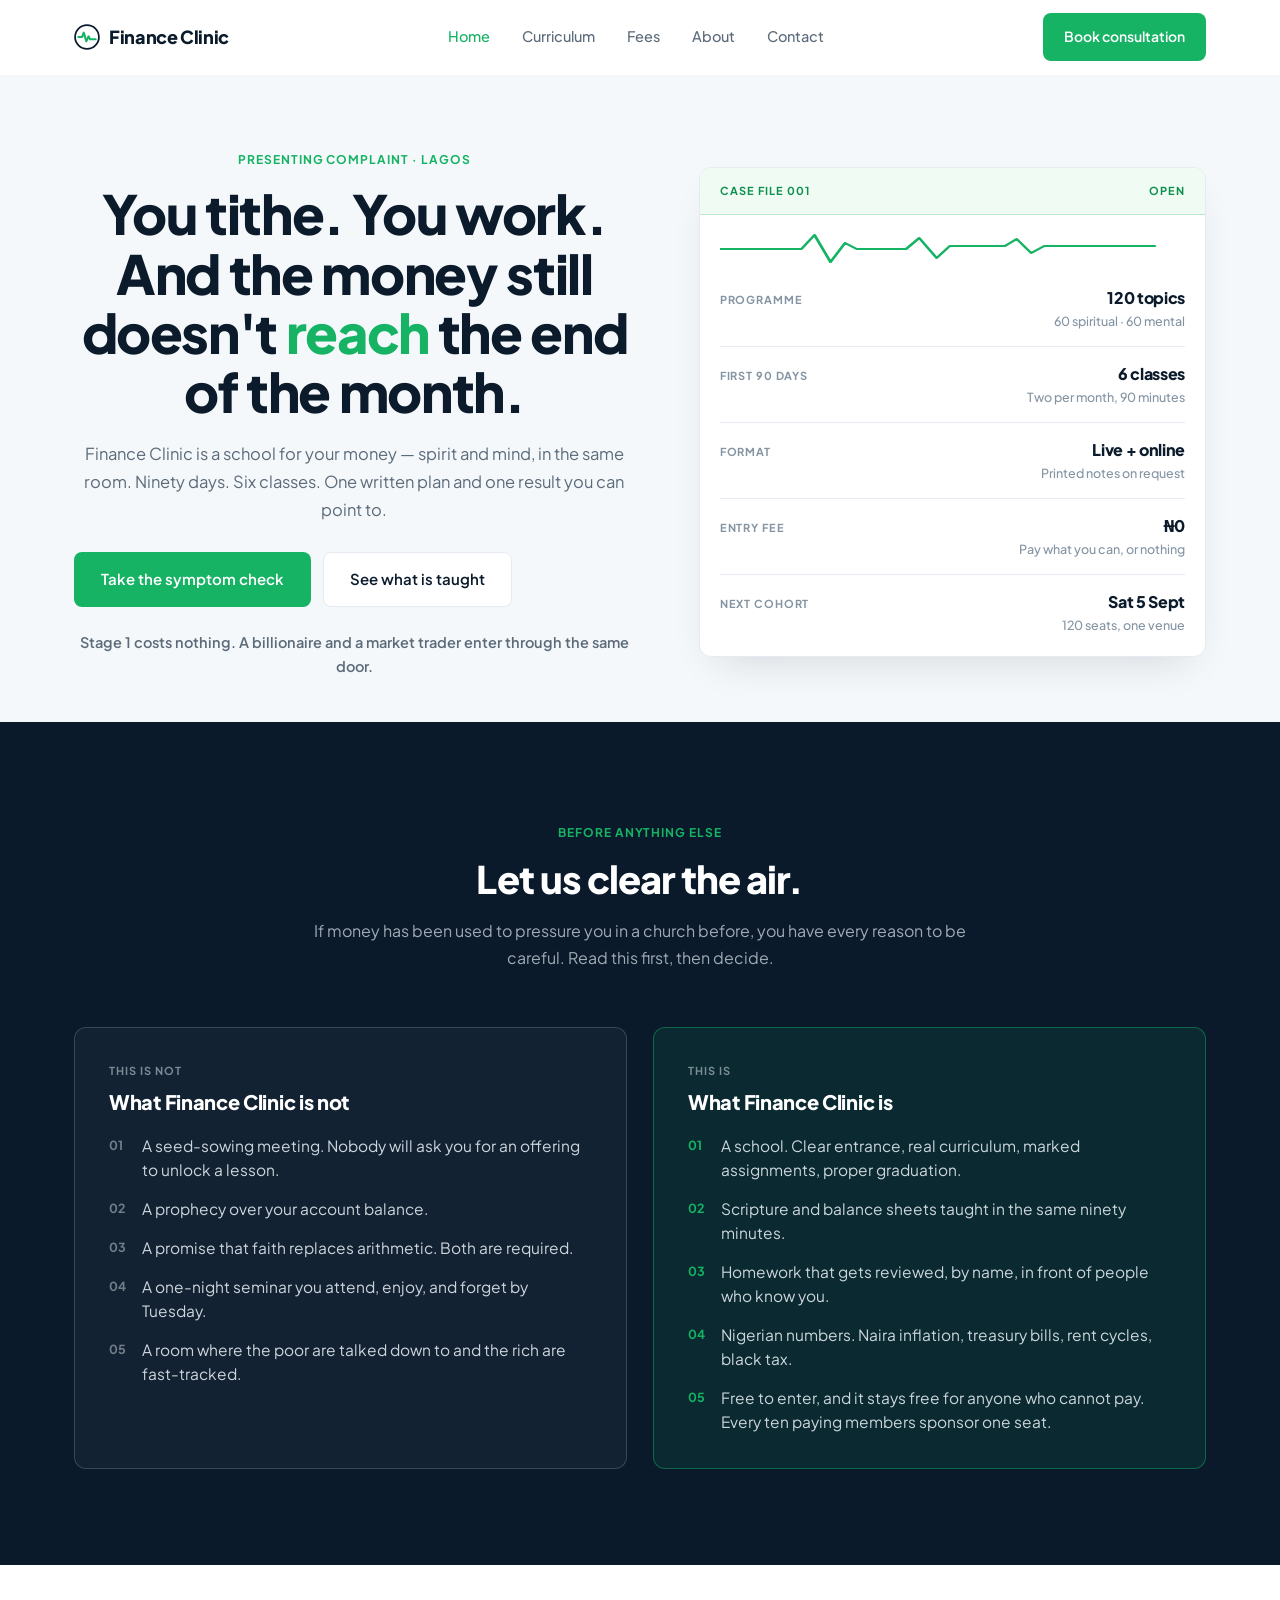
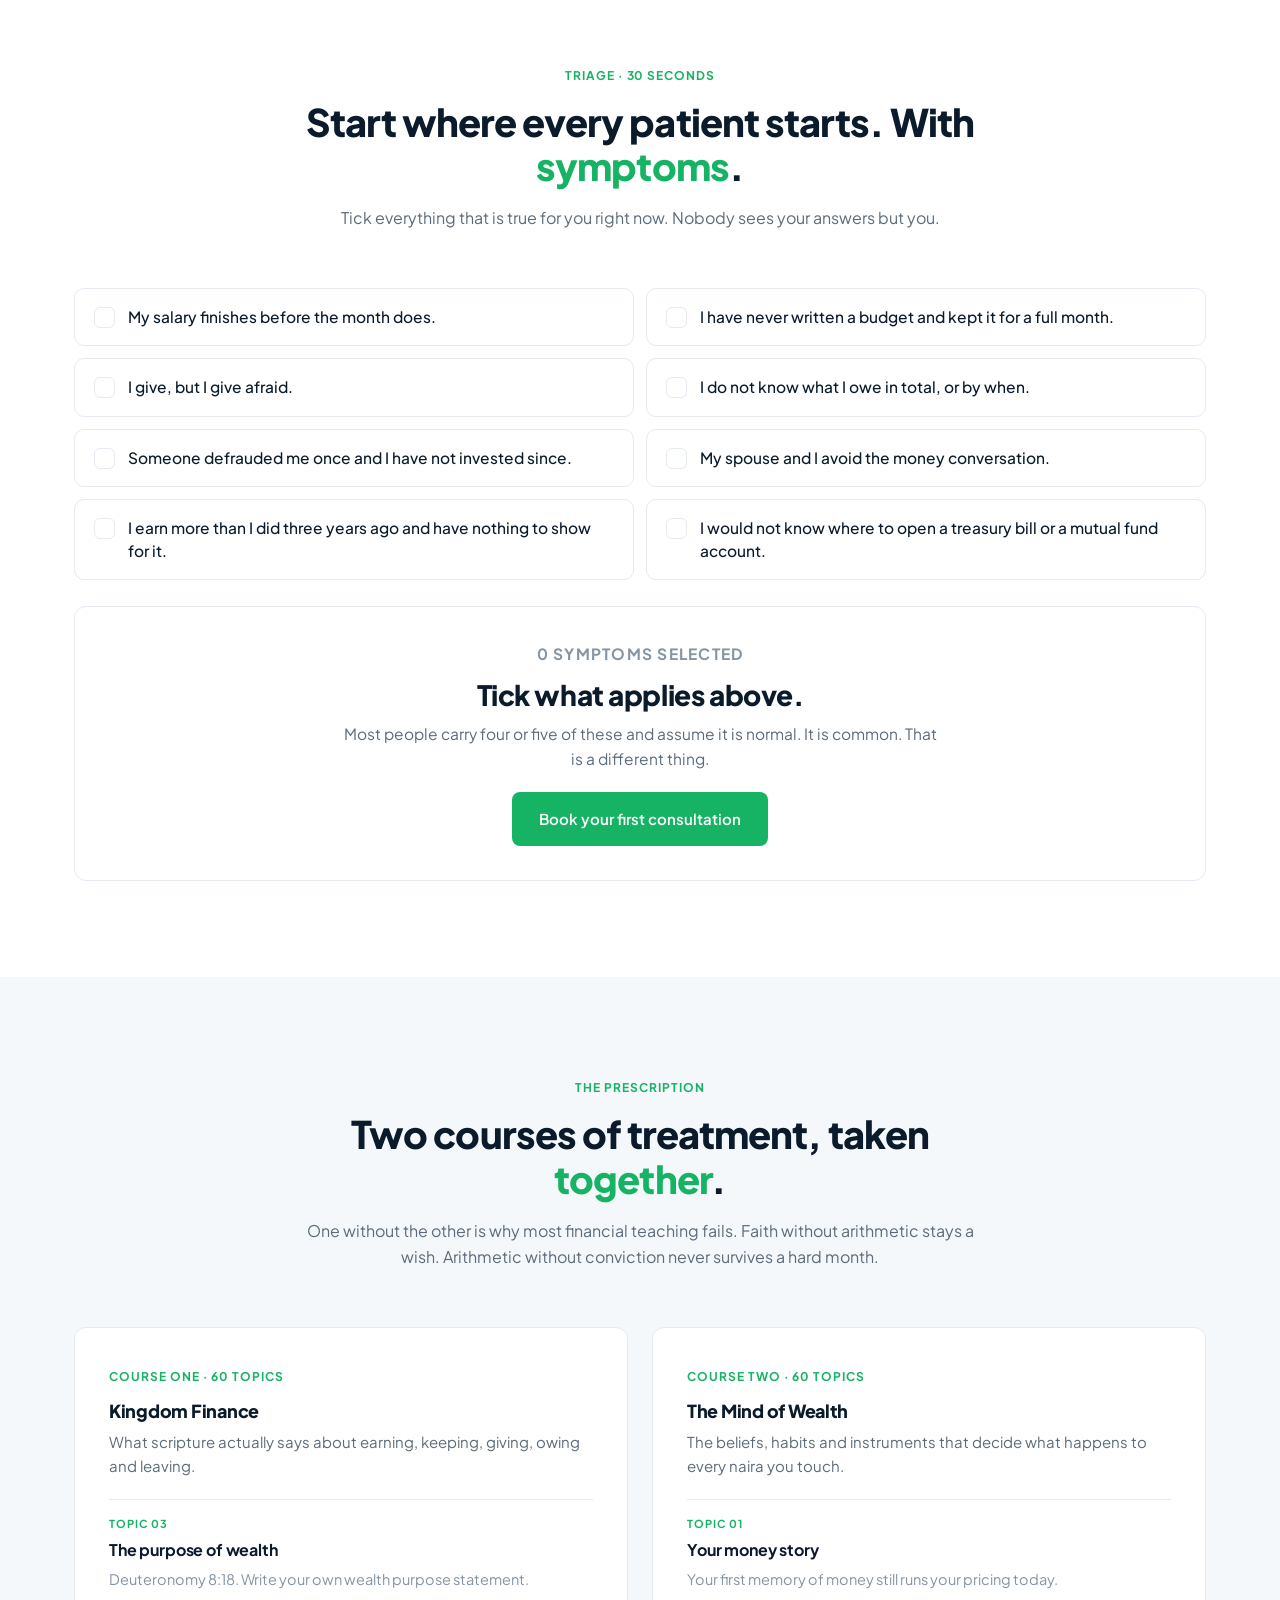
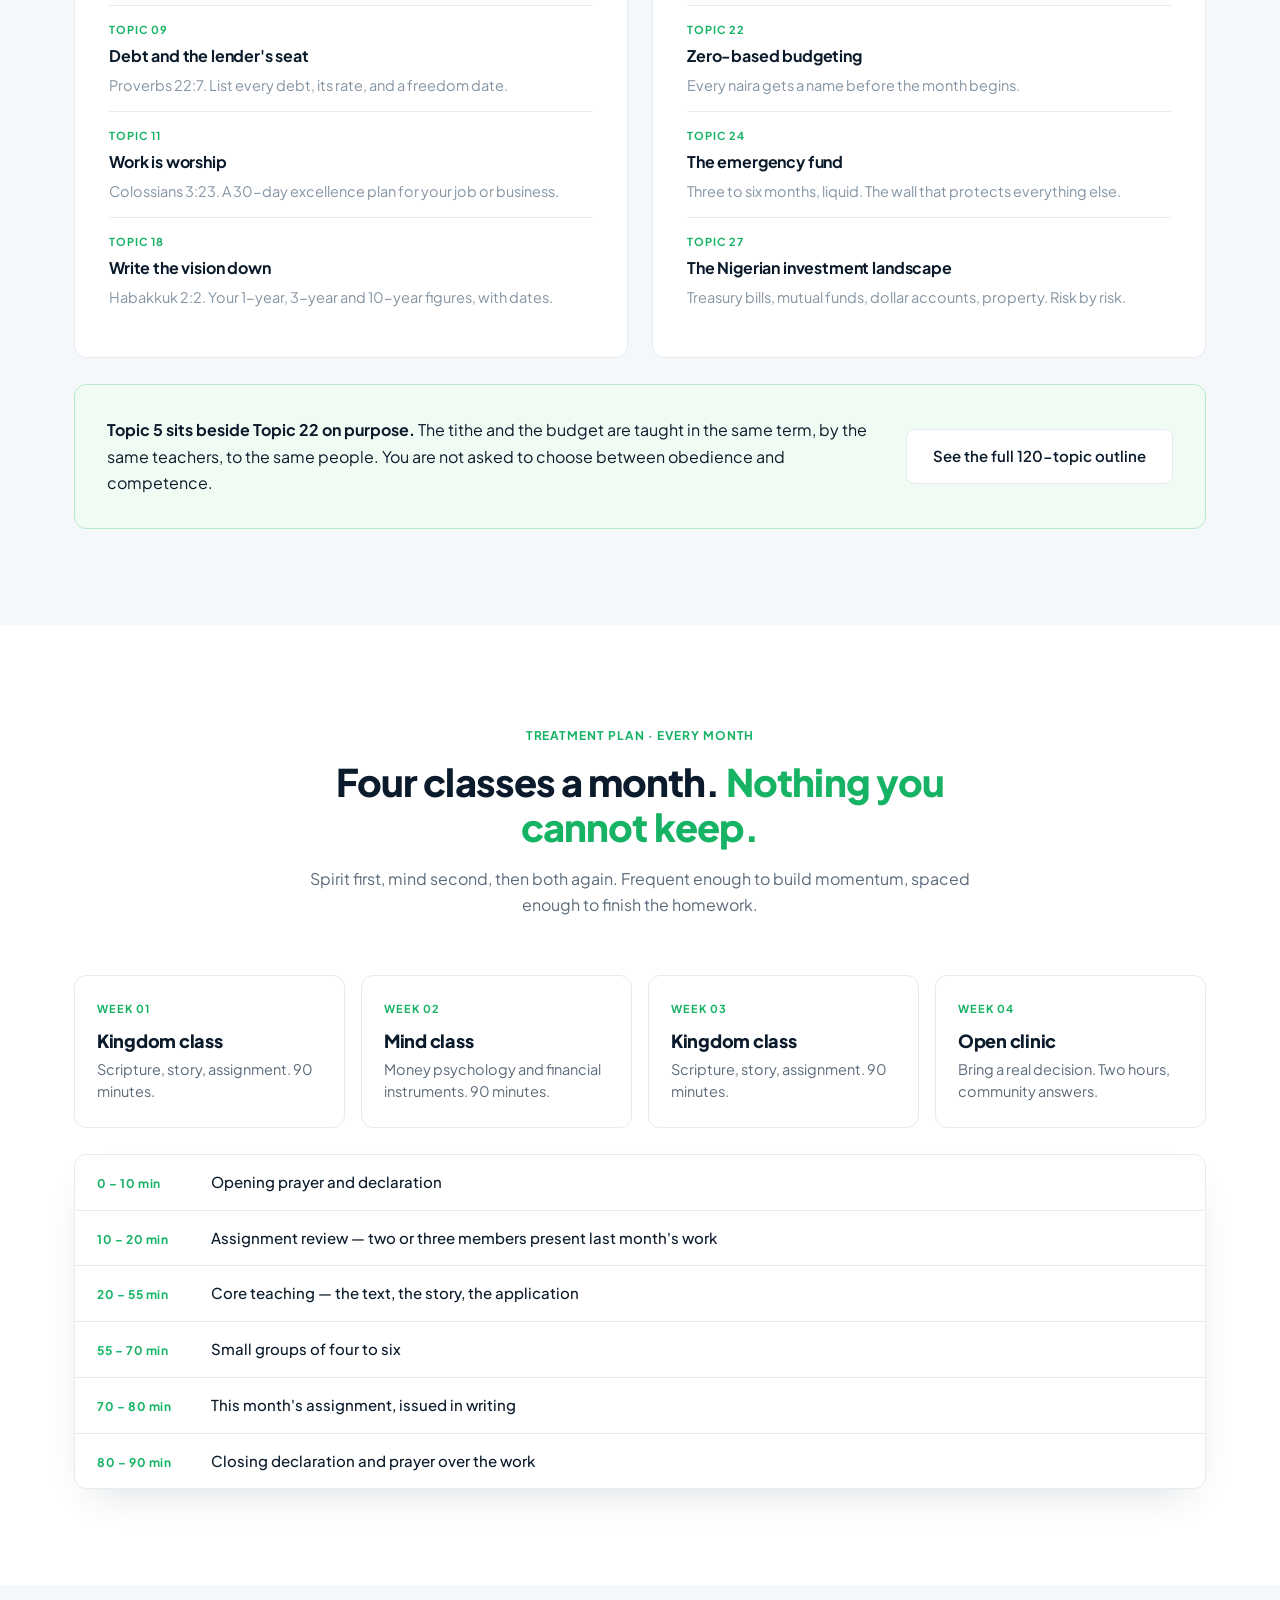
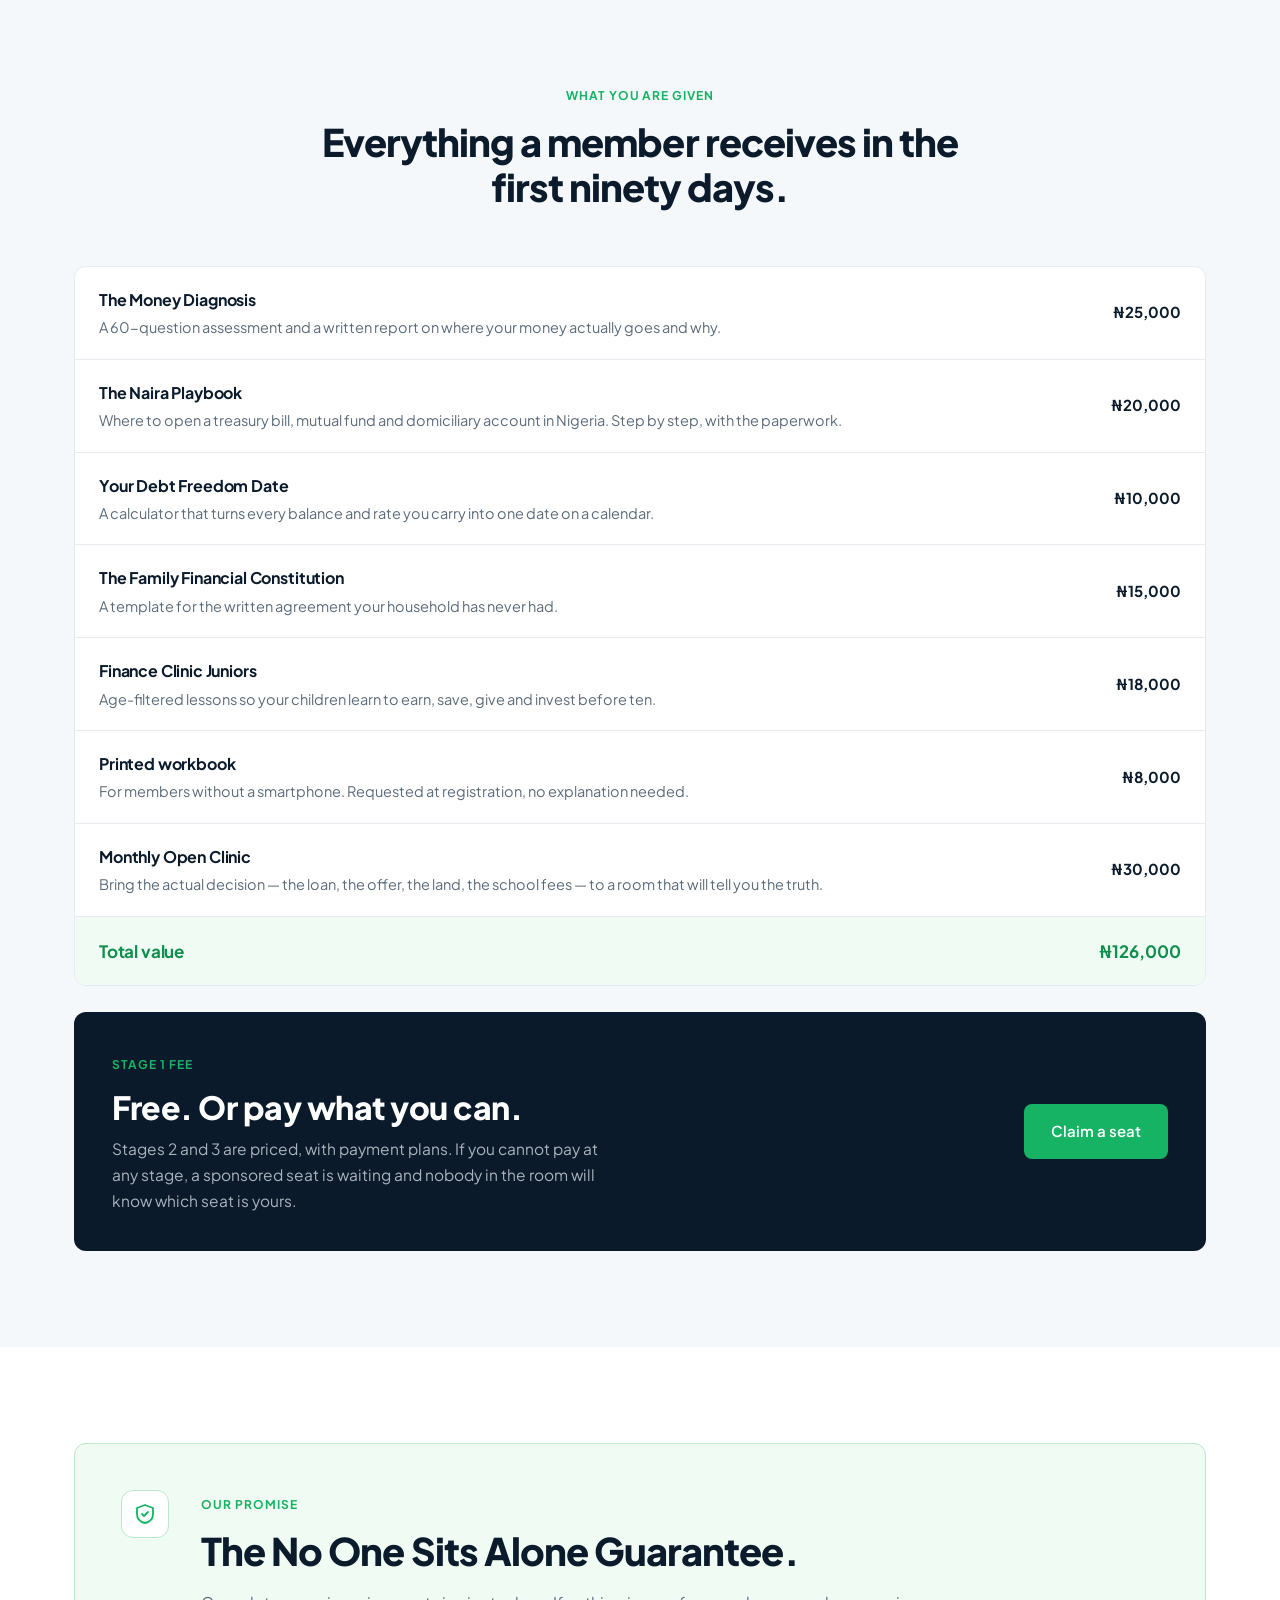
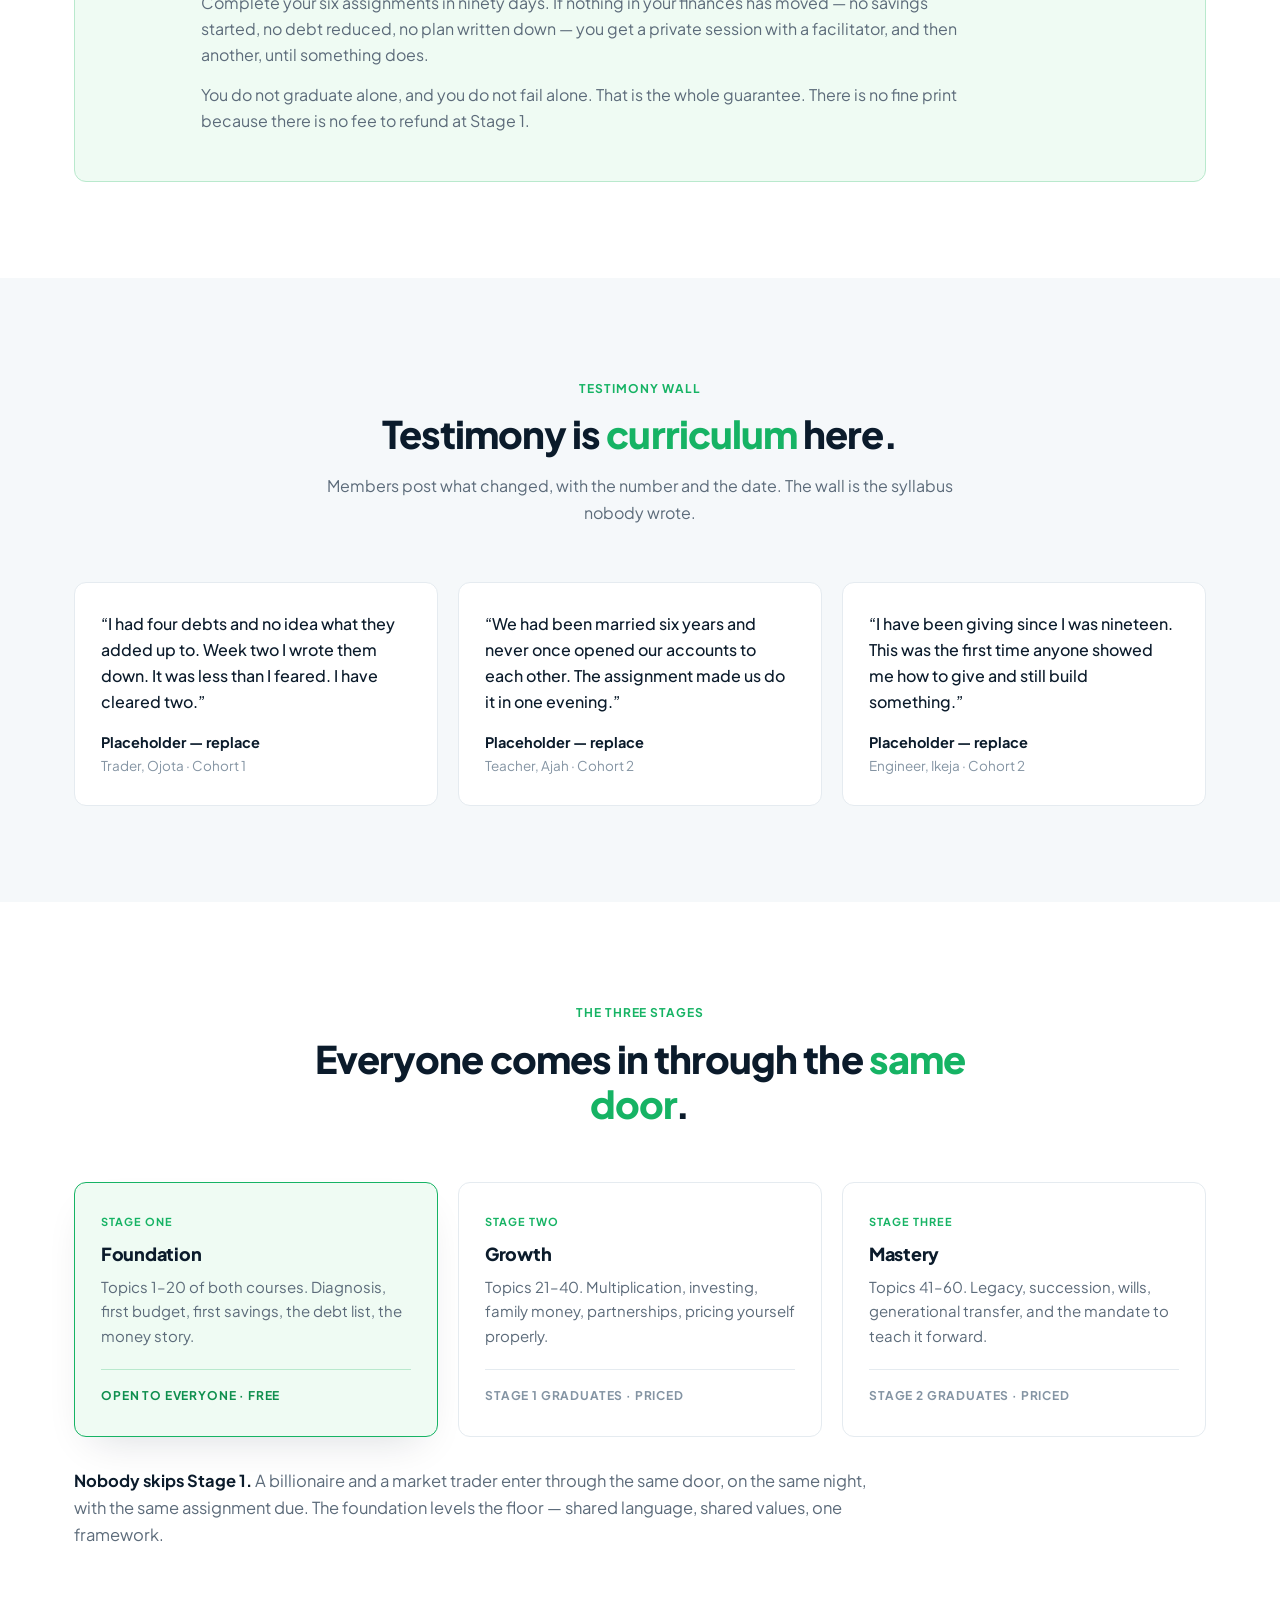
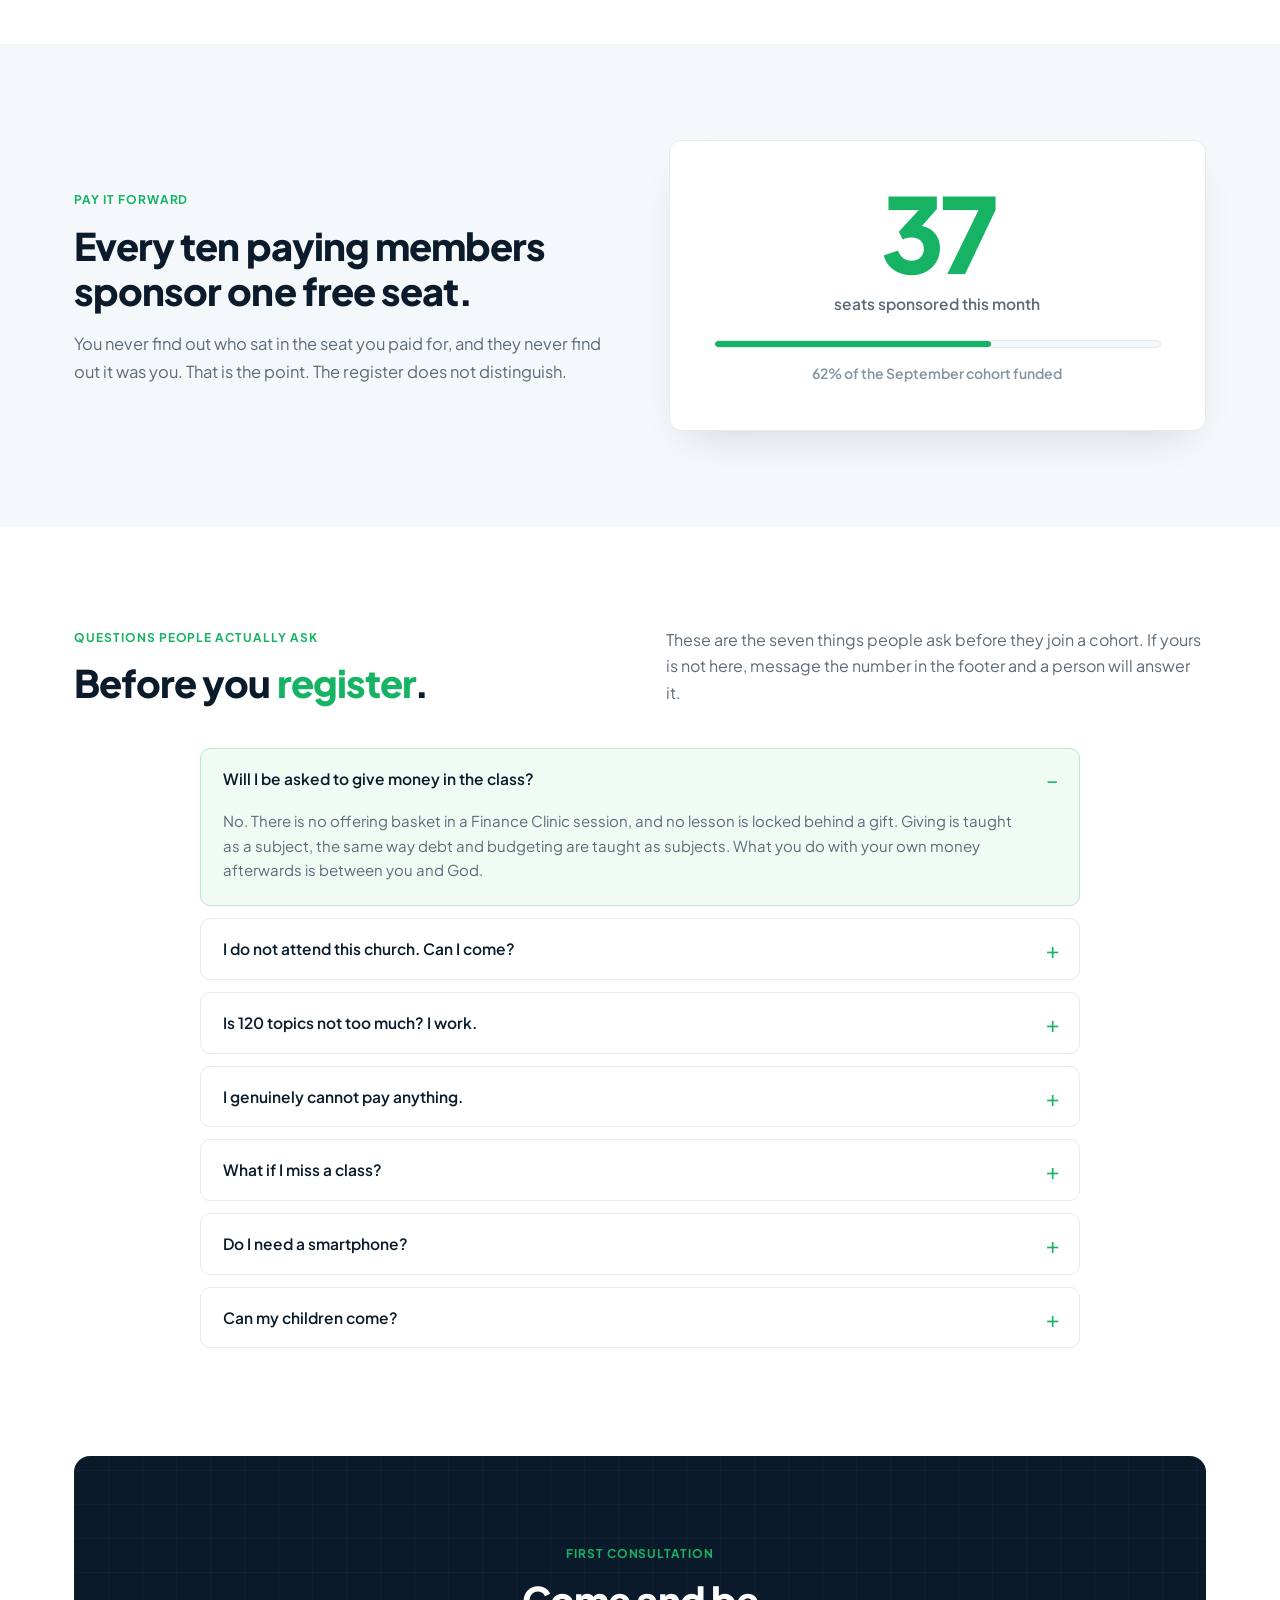
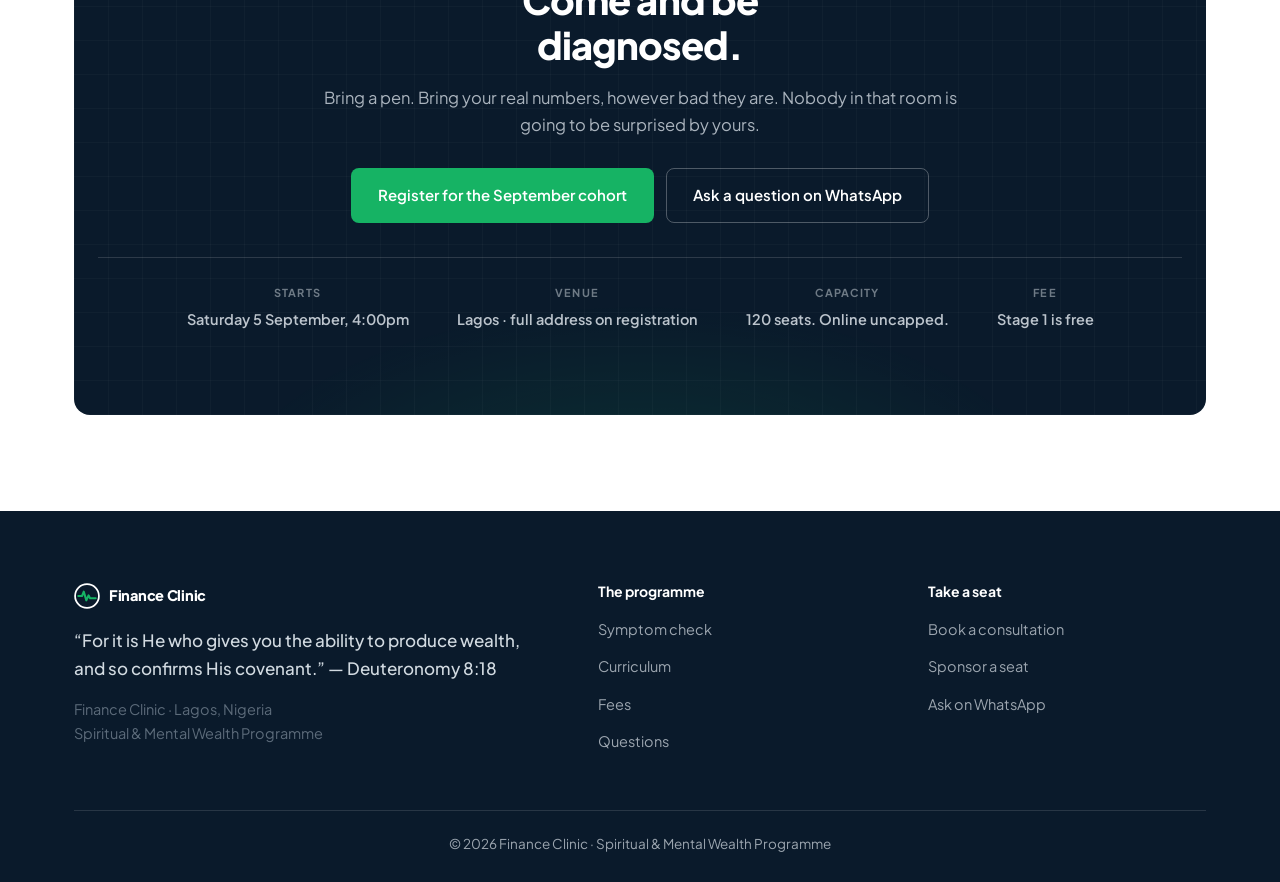
==== index.html @ 74aae225 "3. Build the mobile menu: Add accessible hamburger button, mobile drawer panel, focus trap, Escape k" ====
<!DOCTYPE html>
<html lang="en">
<head>
<meta charset="UTF-8">
<meta name="viewport" content="width=device-width, initial-scale=1.0">
<title>Finance Clinic — A school for your money, spirit and mind</title>
<meta name="description" content="A 90-day financial school in Lagos. Scripture and balance sheets in the same room. Six classes. One written plan. One result you can point to. Stage 1 costs nothing.">
<link rel="preconnect" href="https://fonts.googleapis.com">
<link rel="preconnect" href="https://fonts.gstatic.com" crossorigin>
<link href="https://fonts.googleapis.com/css2?family=Plus+Jakarta+Sans:wght@400;500;600;700;800&display=swap" rel="stylesheet">
<link rel="stylesheet" href="assets/styles.css">
</head>
<body>

<nav class="nav" id="nav">
  <div class="wrap nav__in">
    <a class="brand" href="index.html">
      <svg viewBox="0 0 24 24" aria-hidden="true"><circle cx="12" cy="12" r="11" fill="none" stroke="#0B1B2B" stroke-width="1.6"/><path d="M4 12h3.4l1.6-4 2.4 8 2-4.6 1.4 2.6H20" fill="none" stroke="#16B364" stroke-width="1.9" stroke-linecap="round" stroke-linejoin="round"/></svg>
      Finance Clinic
    </a>
    <div class="nav__links">
      <a href="index.html" class="on">Home</a>
      <a href="curriculum.html">Curriculum</a>
      <a href="fees.html">Fees</a>
      <a href="about.html">About</a>
      <a href="contact.html">Contact</a>
    </div>
    <a class="btn btn--green btn--sm nav__cta" href="contact.html">Book consultation</a>
    <button class="nav__burger" id="burger" aria-expanded="false" aria-controls="mobilenav" aria-label="Open menu">
      <span></span><span></span><span></span>
    </button>
  </div>
  <div class="mobilenav" id="mobilenav" hidden>
    <a href="index.html" class="on">Home</a>
    <a href="curriculum.html">Curriculum</a>
    <a href="fees.html">Fees</a>
    <a href="about.html">About</a>
    <a href="contact.html">Contact</a>
    <a class="btn btn--green" href="contact.html">Book consultation</a>
  </div>
</nav>

<main id="top">

<!-- HERO -->
<section class="hero">
  <div class="wrap hero__grid">
    <div>
      <span class="eyebrow">Presenting complaint · Lagos</span>
      <h1>You tithe. You work. And the money still doesn't <span>reach</span> the end of the month.</h1>
      <p class="lede">Finance Clinic is a school for your money — spirit and mind, in the same room. Ninety days. Six classes. One written plan and one result you can point to.</p>
      <div class="hero__btns">
        <a class="btn btn--green" href="#check">Take the symptom check</a>
        <a class="btn btn--out" href="#rx">See what is taught</a>
      </div>
      <p class="hero__note">Stage 1 costs nothing. A billionaire and a market trader enter through the same door.</p>
    </div>

    <aside class="file rv">
      <div class="file__top"><span>Case file 001</span><span>Open</span></div>
      <svg class="pulse pulse--anim" viewBox="0 0 320 34" preserveAspectRatio="none" aria-hidden="true">
        <path d="M0 20h56l9-14 11 27 10-19 8 6h34l9-11 12 20 9-12h38l8-7 10 14 9-7h76"/>
      </svg>
      <div class="vitals">
        <div class="vital"><span class="vital__k">Programme</span><span class="vital__v">120 topics<small>60 spiritual · 60 mental</small></span></div>
        <div class="vital"><span class="vital__k">First 90 days</span><span class="vital__v">6 classes<small>Two per month, 90 minutes</small></span></div>
        <div class="vital"><span class="vital__k">Format</span><span class="vital__v">Live + online<small>Printed notes on request</small></span></div>
        <div class="vital"><span class="vital__k">Entry fee</span><span class="vital__v">₦0<small>Pay what you can, or nothing</small></span></div>
        <div class="vital"><span class="vital__k">Next cohort</span><span class="vital__v">Sat 5 Sept<small>120 seats, one venue</small></span></div>
      </div>
    </aside>
  </div>
</section>

<!-- NOT / IS -->
<section class="sec sec--navy">
  <div class="wrap">
    <div class="head rv">
      <span class="eyebrow">Before anything else</span>
      <h2>Let us clear the air.</h2>
      <p>If money has been used to pressure you in a church before, you have every reason to be careful. Read this first, then decide.</p>
    </div>
    <div class="two">
      <div class="panel rv">
        <span class="panel__lab">This is not</span>
        <h3>What Finance Clinic is not</h3>
        <ul>
          <li><b>01</b>A seed-sowing meeting. Nobody will ask you for an offering to unlock a lesson.</li>
          <li><b>02</b>A prophecy over your account balance.</li>
          <li><b>03</b>A promise that faith replaces arithmetic. Both are required.</li>
          <li><b>04</b>A one-night seminar you attend, enjoy, and forget by Tuesday.</li>
          <li><b>05</b>A room where the poor are talked down to and the rich are fast-tracked.</li>
        </ul>
      </div>
      <div class="panel panel--yes rv">
        <span class="panel__lab">This is</span>
        <h3>What Finance Clinic is</h3>
        <ul>
          <li><b>01</b>A school. Clear entrance, real curriculum, marked assignments, proper graduation.</li>
          <li><b>02</b>Scripture and balance sheets taught in the same ninety minutes.</li>
          <li><b>03</b>Homework that gets reviewed, by name, in front of people who know you.</li>
          <li><b>04</b>Nigerian numbers. Naira inflation, treasury bills, rent cycles, black tax.</li>
          <li><b>05</b>Free to enter, and it stays free for anyone who cannot pay. Every ten paying members sponsor one seat.</li>
        </ul>
      </div>
    </div>
  </div>
</section>

<!-- SYMPTOM CHECK -->
<section class="sec" id="check">
  <div class="wrap">
    <div class="head rv">
      <span class="eyebrow">Triage · 30 seconds</span>
      <h2>Start where every patient starts. With <span class="g">symptoms</span>.</h2>
      <p>Tick everything that is true for you right now. Nobody sees your answers but you.</p>
    </div>

    <div class="syms" id="symptoms">
      <label class="sym"><input type="checkbox"><span class="sym__box"><svg viewBox="0 0 16 16"><path d="M3 8.4l3.2 3.2L13 4.6"/></svg></span>My salary finishes before the month does.</label>
      <label class="sym"><input type="checkbox"><span class="sym__box"><svg viewBox="0 0 16 16"><path d="M3 8.4l3.2 3.2L13 4.6"/></svg></span>I have never written a budget and kept it for a full month.</label>
      <label class="sym"><input type="checkbox"><span class="sym__box"><svg viewBox="0 0 16 16"><path d="M3 8.4l3.2 3.2L13 4.6"/></svg></span>I give, but I give afraid.</label>
      <label class="sym"><input type="checkbox"><span class="sym__box"><svg viewBox="0 0 16 16"><path d="M3 8.4l3.2 3.2L13 4.6"/></svg></span>I do not know what I owe in total, or by when.</label>
      <label class="sym"><input type="checkbox"><span class="sym__box"><svg viewBox="0 0 16 16"><path d="M3 8.4l3.2 3.2L13 4.6"/></svg></span>Someone defrauded me once and I have not invested since.</label>
      <label class="sym"><input type="checkbox"><span class="sym__box"><svg viewBox="0 0 16 16"><path d="M3 8.4l3.2 3.2L13 4.6"/></svg></span>My spouse and I avoid the money conversation.</label>
      <label class="sym"><input type="checkbox"><span class="sym__box"><svg viewBox="0 0 16 16"><path d="M3 8.4l3.2 3.2L13 4.6"/></svg></span>I earn more than I did three years ago and have nothing to show for it.</label>
      <label class="sym"><input type="checkbox"><span class="sym__box"><svg viewBox="0 0 16 16"><path d="M3 8.4l3.2 3.2L13 4.6"/></svg></span>I would not know where to open a treasury bill or a mutual fund account.</label>
    </div>

    <div class="verdict" id="result" data-state="idle" role="status" aria-live="polite">
      <p class="verdict__n" id="count">0 symptoms selected</p>
      <h3 id="verdict">Tick what applies above.</h3>
      <p id="advice">Most people carry four or five of these and assume it is normal. It is common. That is a different thing.</p>
      <a class="btn btn--green" href="#book" id="resultCta" hidden>Book your first consultation</a>
    </div>
  </div>
</section>

<!-- PRESCRIPTION -->
<section class="sec sec--bg" id="rx">
  <div class="wrap">
    <div class="head rv">
      <span class="eyebrow">The prescription</span>
      <h2>Two courses of treatment, taken <span class="g">together</span>.</h2>
      <p>One without the other is why most financial teaching fails. Faith without arithmetic stays a wish. Arithmetic without conviction never survives a hard month.</p>
    </div>

    <div class="rx">
      <div class="track rv">
        <span class="eyebrow">Course one · 60 topics</span>
        <h3>Kingdom Finance</h3>
        <p>What scripture actually says about earning, keeping, giving, owing and leaving.</p>
        <div class="topic"><b>Topic 03</b><strong>The purpose of wealth</strong><span>Deuteronomy 8:18. Write your own wealth purpose statement.</span></div>
        <div class="topic"><b>Topic 09</b><strong>Debt and the lender's seat</strong><span>Proverbs 22:7. List every debt, its rate, and a freedom date.</span></div>
        <div class="topic"><b>Topic 11</b><strong>Work is worship</strong><span>Colossians 3:23. A 30-day excellence plan for your job or business.</span></div>
        <div class="topic"><b>Topic 18</b><strong>Write the vision down</strong><span>Habakkuk 2:2. Your 1-year, 3-year and 10-year figures, with dates.</span></div>
      </div>

      <div class="track rv">
        <span class="eyebrow">Course two · 60 topics</span>
        <h3>The Mind of Wealth</h3>
        <p>The beliefs, habits and instruments that decide what happens to every naira you touch.</p>
        <div class="topic"><b>Topic 01</b><strong>Your money story</strong><span>Your first memory of money still runs your pricing today.</span></div>
        <div class="topic"><b>Topic 22</b><strong>Zero-based budgeting</strong><span>Every naira gets a name before the month begins.</span></div>
        <div class="topic"><b>Topic 24</b><strong>The emergency fund</strong><span>Three to six months, liquid. The wall that protects everything else.</span></div>
        <div class="topic"><b>Topic 27</b><strong>The Nigerian investment landscape</strong><span>Treasury bills, mutual funds, dollar accounts, property. Risk by risk.</span></div>
      </div>
    </div>

    <div class="seam rv">
      <p><strong>Topic 5 sits beside Topic 22 on purpose.</strong> The tithe and the budget are taught in the same term, by the same teachers, to the same people. You are not asked to choose between obedience and competence.</p>
      <a class="btn btn--out" href="#book">See the full 120-topic outline</a>
    </div>
  </div>
</section>

<!-- TREATMENT PLAN -->
<section class="sec">
  <div class="wrap">
    <div class="head rv">
      <span class="eyebrow">Treatment plan · every month</span>
      <h2>Four classes a month. <span class="g">Nothing you cannot keep.</span></h2>
      <p>Spirit first, mind second, then both again. Frequent enough to build momentum, spaced enough to finish the homework.</p>
    </div>

    <div class="weeks">
      <div class="week rv"><b>Week 01</b><h3>Kingdom class</h3><p>Scripture, story, assignment. 90 minutes.</p></div>
      <div class="week rv"><b>Week 02</b><h3>Mind class</h3><p>Money psychology and financial instruments. 90 minutes.</p></div>
      <div class="week rv"><b>Week 03</b><h3>Kingdom class</h3><p>Scripture, story, assignment. 90 minutes.</p></div>
      <div class="week rv"><b>Week 04</b><h3>Open clinic</h3><p>Bring a real decision. Two hours, community answers.</p></div>
    </div>

    <div class="rota rv">
      <div class="rota__row"><b>0 – 10 min</b><span>Opening prayer and declaration</span></div>
      <div class="rota__row"><b>10 – 20 min</b><span>Assignment review — two or three members present last month's work</span></div>
      <div class="rota__row"><b>20 – 55 min</b><span>Core teaching — the text, the story, the application</span></div>
      <div class="rota__row"><b>55 – 70 min</b><span>Small groups of four to six</span></div>
      <div class="rota__row"><b>70 – 80 min</b><span>This month's assignment, issued in writing</span></div>
      <div class="rota__row"><b>80 – 90 min</b><span>Closing declaration and prayer over the work</span></div>
    </div>
  </div>
</section>

<!-- WHAT YOU ARE GIVEN -->
<section class="sec sec--bg" id="fees">
  <div class="wrap">
    <div class="head rv">
      <span class="eyebrow">What you are given</span>
      <h2>Everything a member receives in the first ninety days.</h2>
    </div>

    <div class="stack rv">
      <div class="item"><div><b>The Money Diagnosis</b><p>A 60-question assessment and a written report on where your money actually goes and why.</p></div><span>₦25,000</span></div>
      <div class="item"><div><b>The Naira Playbook</b><p>Where to open a treasury bill, mutual fund and domiciliary account in Nigeria. Step by step, with the paperwork.</p></div><span>₦20,000</span></div>
      <div class="item"><div><b>Your Debt Freedom Date</b><p>A calculator that turns every balance and rate you carry into one date on a calendar.</p></div><span>₦10,000</span></div>
      <div class="item"><div><b>The Family Financial Constitution</b><p>A template for the written agreement your household has never had.</p></div><span>₦15,000</span></div>
      <div class="item"><div><b>Finance Clinic Juniors</b><p>Age-filtered lessons so your children learn to earn, save, give and invest before ten.</p></div><span>₦18,000</span></div>
      <div class="item"><div><b>Printed workbook</b><p>For members without a smartphone. Requested at registration, no explanation needed.</p></div><span>₦8,000</span></div>
      <div class="item"><div><b>Monthly Open Clinic</b><p>Bring the actual decision — the loan, the offer, the land, the school fees — to a room that will tell you the truth.</p></div><span>₦30,000</span></div>
      <div class="item item--tot"><div><b>Total value</b></div><span>₦126,000</span></div>
    </div>

    <div class="fee rv">
      <div>
        <span class="eyebrow eyebrow--pale">Stage 1 fee</span>
        <h3>Free. Or pay what you can.</h3>
        <p>Stages 2 and 3 are priced, with payment plans. If you cannot pay at any stage, a sponsored seat is waiting and nobody in the room will know which seat is yours.</p>
      </div>
      <a class="btn btn--green" href="#book">Claim a seat</a>
    </div>
  </div>
</section>

<!-- GUARANTEE -->
<section class="sec">
  <div class="wrap">
    <div class="promise rv">
      <div class="promise__ic"><svg viewBox="0 0 24 24"><path d="M12 3l8 3v6c0 5-3.4 8-8 9-4.6-1-8-4-8-9V6z"/><path d="M9 12l2 2 4-4"/></svg></div>
      <div class="promise__bd">
        <span class="eyebrow">Our promise</span>
        <h2>The No One Sits Alone Guarantee.</h2>
        <p>Complete your six assignments in ninety days. If nothing in your finances has moved — no savings started, no debt reduced, no plan written down — you get a private session with a facilitator, and then another, until something does.</p>
        <p>You do not graduate alone, and you do not fail alone. That is the whole guarantee. There is no fine print because there is no fee to refund at Stage 1.</p>
      </div>
    </div>
  </div>
</section>

<!-- TESTIMONY -->
<!-- REPLACE BEFORE PUBLISHING: illustrative placeholders only. Substitute real, dated, consented member quotes. -->
<section class="sec sec--bg">
  <div class="wrap">
    <div class="head rv">
      <span class="eyebrow">Testimony wall</span>
      <h2>Testimony is <span class="g">curriculum</span> here.</h2>
      <p>Members post what changed, with the number and the date. The wall is the syllabus nobody wrote.</p>
    </div>
    <div class="tst3">
      <figure class="tst rv">
        <blockquote>“I had four debts and no idea what they added up to. Week two I wrote them down. It was less than I feared. I have cleared two.”</blockquote>
        <figcaption><b>Placeholder — replace</b>Trader, Ojota · Cohort 1</figcaption>
      </figure>
      <figure class="tst rv">
        <blockquote>“We had been married six years and never once opened our accounts to each other. The assignment made us do it in one evening.”</blockquote>
        <figcaption><b>Placeholder — replace</b>Teacher, Ajah · Cohort 2</figcaption>
      </figure>
      <figure class="tst rv">
        <blockquote>“I have been giving since I was nineteen. This was the first time anyone showed me how to give and still build something.”</blockquote>
        <figcaption><b>Placeholder — replace</b>Engineer, Ikeja · Cohort 2</figcaption>
      </figure>
    </div>
  </div>
</section>

<!-- STAGES -->
<section class="sec">
  <div class="wrap">
    <div class="head rv">
      <span class="eyebrow">The three stages</span>
      <h2>Everyone comes in through the <span class="g">same door</span>.</h2>
    </div>
    <div class="stages">
      <div class="stage stage--now rv">
        <b>Stage one</b>
        <h3>Foundation</h3>
        <p>Topics 1–20 of both courses. Diagnosis, first budget, first savings, the debt list, the money story.</p>
        <div class="stage__meta">Open to everyone · Free</div>
      </div>
      <div class="stage rv">
        <b>Stage two</b>
        <h3>Growth</h3>
        <p>Topics 21–40. Multiplication, investing, family money, partnerships, pricing yourself properly.</p>
        <div class="stage__meta">Stage 1 graduates · Priced</div>
      </div>
      <div class="stage rv">
        <b>Stage three</b>
        <h3>Mastery</h3>
        <p>Topics 41–60. Legacy, succession, wills, generational transfer, and the mandate to teach it forward.</p>
        <div class="stage__meta">Stage 2 graduates · Priced</div>
      </div>
    </div>
    <p class="gate rv"><strong>Nobody skips Stage 1.</strong> A billionaire and a market trader enter through the same door, on the same night, with the same assignment due. The foundation levels the floor — shared language, shared values, one framework.</p>
  </div>
</section>

<!-- PAY IT FORWARD -->
<section class="sec sec--bg">
  <div class="wrap fwd">
    <div class="rv">
      <span class="eyebrow">Pay it forward</span>
      <h2>Every ten paying members sponsor one free seat.</h2>
      <p class="lede">You never find out who sat in the seat you paid for, and they never find out it was you. That is the point. The register does not distinguish.</p>
    </div>
    <div class="counter rv">
      <!-- REPLACE: wire these two numbers to a real source before publishing -->
      <div class="counter__n">37</div>
      <p class="counter__l">seats sponsored this month</p>
      <div class="bar"><i></i></div>
      <p class="counter__f">62% of the September cohort funded</p>
    </div>
  </div>
</section>

<!-- FAQ -->
<section class="sec" id="faq">
  <div class="wrap">
    <div class="faq__top">
      <div class="rv">
        <span class="eyebrow">Questions people actually ask</span>
        <h2>Before you <span class="g">register</span>.</h2>
      </div>
      <div class="rv"><p>These are the seven things people ask before they join a cohort. If yours is not here, message the number in the footer and a person will answer it.</p></div>
    </div>

    <details class="q rv" open><summary>Will I be asked to give money in the class?</summary><p>No. There is no offering basket in a Finance Clinic session, and no lesson is locked behind a gift. Giving is taught as a subject, the same way debt and budgeting are taught as subjects. What you do with your own money afterwards is between you and God.</p></details>
    <details class="q rv"><summary>I do not attend this church. Can I come?</summary><p>Yes. The teaching is rooted in scripture and you should know that before you walk in. You are not required to be a member of anything, and nobody will follow up about your church attendance.</p></details>
    <details class="q rv"><summary>Is 120 topics not too much? I work.</summary><p>You are registering for six classes over ninety days, not for 120 topics. The full curriculum runs for years because it is a school, and schools take time. Most members decide about Stage 2 only after they have finished Stage 1 and seen something change.</p></details>
    <details class="q rv"><summary>I genuinely cannot pay anything.</summary><p>Then you pay nothing, and you sit in the same seats, receive the same workbook and do the same assignments. Say so at registration in one sentence. No form, no interview, no committee.</p></details>
    <details class="q rv"><summary>What if I miss a class?</summary><p>Every session is recorded and posted within 48 hours. The assignment still comes to you. Attendance is not the accountability engine here — the marked assignment is.</p></details>
    <details class="q rv"><summary>Do I need a smartphone?</summary><p>No. Tick the printed workbook option at registration and your notes and assignments are handed to you on paper each month.</p></details>
    <details class="q rv"><summary>Can my children come?</summary><p>Finance Clinic Juniors runs age-filtered material alongside the adult class. Children who learn to earn, save, give and invest before ten rarely have to unlearn anything later.</p></details>
  </div>
</section>

<!-- FINAL CTA -->
<section class="final" id="book">
  <div class="wrap">
    <div class="cta rv">
      <span class="eyebrow">First consultation</span>
      <h2>Come and be diagnosed.</h2>
      <p>Bring a pen. Bring your real numbers, however bad they are. Nobody in that room is going to be surprised by yours.</p>
      <div class="cta__btns">
        <a class="btn btn--green" href="#">Register for the September cohort</a>
        <a class="btn btn--onNavy" href="#">Ask a question on WhatsApp</a>
      </div>
      <div class="cta__meta">
        <div><b>Starts</b>Saturday 5 September, 4:00pm</div>
        <div><b>Venue</b>Lagos · full address on registration</div>
        <div><b>Capacity</b>120 seats. Online uncapped.</div>
        <div><b>Fee</b>Stage 1 is free</div>
      </div>
    </div>
  </div>
</section>

</main>

<footer class="foot">
  <div class="wrap">
    <div class="foot__grid">
      <div>
        <a class="brand" href="#top">
          <svg viewBox="0 0 24 24" aria-hidden="true">
            <circle cx="12" cy="12" r="11" fill="none" stroke="#FFFFFF" stroke-width="1.6"/>
            <path d="M4 12h3.4l1.6-4 2.4 8 2-4.6 1.4 2.6H20" fill="none" stroke="#16B364" stroke-width="1.9" stroke-linecap="round" stroke-linejoin="round"/>
          </svg>
          Finance Clinic
        </a>
        <p class="verse">“For it is He who gives you the ability to produce wealth, and so confirms His covenant.” — Deuteronomy 8:18</p>
        <p class="foot__addr">Finance Clinic · Lagos, Nigeria<br>Spiritual &amp; Mental Wealth Programme</p>
      </div>
      <div>
        <h4>The programme</h4>
        <ul>
          <li><a href="#check">Symptom check</a></li>
          <li><a href="#rx">Curriculum</a></li>
          <li><a href="#fees">Fees</a></li>
          <li><a href="#faq">Questions</a></li>
        </ul>
      </div>
      <div>
        <h4>Take a seat</h4>
        <ul>
          <li><a href="#book">Book a consultation</a></li>
          <li><a href="#book">Sponsor a seat</a></li>
          <li><a href="#book">Ask on WhatsApp</a></li>
        </ul>
      </div>
    </div>
    <div class="foot__bar">© 2026 Finance Clinic · Spiritual &amp; Mental Wealth Programme</div>
  </div>
</footer>

<script src="assets/app.js" defer></script>
</body>
</html>
---- assets/styles.css ----
/* ==========================================================================
   FINANCE CLINIC — SHARED STYLESHEET
   Design System, Components, Layouts & Page Sections
   ========================================================================== */

:root{
  --navy:#0A1A2B;
  --ink:#0B1B2B;
  --body:#5C6B7A;
  --muted:#8494A3;
  --green:#16B364;
  --green-dk:#0F8F4E;
  --green-tint:#EFFBF3;
  --green-line:#B9E9CD;
  --bg:#F5F8FA;
  --white:#FFFFFF;
  --line:#E5EBF0;
  --r:12px;
  --r-sm:8px;
  --pad:clamp(64px,7.5vw,110px);
  --wrap:1180px;
  --shadow:0 18px 40px -18px rgba(11,27,43,.16);
}
*{box-sizing:border-box;margin:0;padding:0}
html{scroll-behavior:smooth;-webkit-text-size-adjust:100%}
body{background:var(--white);color:var(--ink);font-family:"Plus Jakarta Sans",-apple-system,sans-serif;font-size:16px;line-height:1.65;-webkit-font-smoothing:antialiased}
img,svg{display:block;max-width:100%}
a{color:inherit}
:focus-visible{outline:2.5px solid var(--green);outline-offset:3px;border-radius:4px}

.wrap{width:100%;max-width:var(--wrap);margin:0 auto;padding:0 24px}
.sec{padding:var(--pad) 0}
.sec--bg{background:var(--bg)}
.sec--navy{background:var(--navy);color:#E8EFF5}

h1,h2,h3,h4{line-height:1.18;letter-spacing:-.025em;font-weight:800}
h1{font-size:clamp(34px,4.9vw,54px);line-height:1.1}
h2{font-size:clamp(28px,3.6vw,42px)}
h3{font-size:clamp(19px,1.6vw,21px);letter-spacing:-.015em}
.g{color:var(--green)}
p{color:var(--body)}
.lede{font-size:16.5px;line-height:1.7}

.eyebrow{display:inline-block;font-size:12px;font-weight:700;letter-spacing:.08em;text-transform:uppercase;color:var(--green);margin-bottom:14px}
.eyebrow--pale{color:var(--green)}

.head{text-align:center;max-width:680px;margin:0 auto clamp(38px,4.5vw,56px)}
.head h2{margin-bottom:16px}
.head p{font-size:16px}
.head--l{text-align:left;margin-left:0;margin-right:0}
.sec--navy .head h2{color:#fff}
.sec--navy .head p{color:rgba(232,239,245,.68)}

.btn{display:inline-flex;align-items:center;justify-content:center;gap:8px;font-family:inherit;font-size:15px;font-weight:600;padding:14px 26px;border-radius:var(--r-sm);border:1.5px solid transparent;text-decoration:none;cursor:pointer;transition:background .18s,transform .18s,border-color .18s,color .18s}
.btn--green{background:var(--green);color:#fff}
.btn--green:hover{background:var(--green-dk);transform:translateY(-2px)}
.btn--out{background:var(--white);color:var(--ink);border-color:var(--line)}
.btn--out:hover{border-color:var(--green);color:var(--green);transform:translateY(-2px)}
.btn--onNavy{background:transparent;color:#fff;border-color:rgba(255,255,255,.28)}
.btn--onNavy:hover{border-color:#fff;transform:translateY(-2px)}
.btn--sm{padding:11px 20px;font-size:14px}

/* nav */
.nav{position:sticky;top:0;z-index:80;background:rgba(255,255,255,.94);backdrop-filter:blur(10px);border-bottom:1px solid transparent;transition:border-color .25s}
.nav.stuck{border-bottom-color:var(--line)}
.nav__in{display:flex;align-items:center;justify-content:space-between;gap:22px;height:74px}
.brand{display:flex;align-items:center;gap:9px;text-decoration:none;font-weight:800;font-size:18px;letter-spacing:-.02em}
.brand svg{width:26px;height:26px;flex:none}
.nav__links{display:flex;gap:32px}
.nav__links a{font-size:14.5px;font-weight:500;color:var(--body);text-decoration:none;transition:color .16s}
.nav__links a:hover{color:var(--green)}
@media(max-width:940px){.nav__links{display:none}}
@media(max-width:420px){.nav .btn{display:none}}

/* hero */
.hero{background:var(--bg);padding:clamp(48px,6vw,84px) 0 clamp(60px,7vw,100px)}
.hero__grid{display:grid;grid-template-columns:1.06fr .94fr;gap:clamp(34px,5vw,64px);align-items:center}
.hero h1{margin-bottom:20px}
.hero h1 span{color:var(--green)}
.hero p.lede{max-width:46ch}
.hero__btns{display:flex;flex-wrap:wrap;gap:12px;margin:30px 0 24px}
.hero__note{font-size:14.5px;color:var(--body);max-width:44ch}
@media(max-width:900px){.hero__grid{grid-template-columns:1fr}}

/* case file */
.file{background:var(--white);border:1px solid var(--line);border-radius:var(--r);box-shadow:var(--shadow);overflow:hidden}
.file__top{display:flex;align-items:center;justify-content:space-between;gap:12px;padding:14px 20px;background:var(--green-tint);border-bottom:1px solid var(--green-line)}
.file__top span{font-size:11px;font-weight:700;letter-spacing:.09em;text-transform:uppercase;color:var(--green-dk)}
.pulse{width:100%;height:48px;padding:14px 20px 0}
.pulse path{fill:none;stroke:var(--green);stroke-width:2;stroke-linecap:round;stroke-linejoin:round}
.pulse--anim path{stroke-dasharray:600;stroke-dashoffset:600;animation:trace 2.1s ease-out .35s forwards}
@keyframes trace{to{stroke-dashoffset:0}}
.vitals{padding:6px 20px 20px}
.vital{display:flex;justify-content:space-between;align-items:baseline;gap:16px;padding:13px 0;border-bottom:1px solid var(--line)}
.vital:last-child{border-bottom:0;padding-bottom:0}
.vital__k{font-size:11px;font-weight:700;letter-spacing:.08em;text-transform:uppercase;color:var(--muted)}
.vital__v{font-size:16px;font-weight:800;letter-spacing:-.02em;text-align:right}
.vital__v small{display:block;font-weight:500;font-size:12.5px;color:var(--muted);letter-spacing:0}

/* two-panel */
.two{display:grid;grid-template-columns:1fr 1fr;gap:clamp(18px,2.6vw,26px)}
@media(max-width:800px){.two{grid-template-columns:1fr}}
.panel{border:1px solid rgba(255,255,255,.16);border-radius:var(--r);padding:clamp(24px,3vw,34px);background:rgba(255,255,255,.035)}
.panel--yes{background:rgba(22,179,100,.1);border-color:rgba(22,179,100,.45)}
.panel__lab{display:block;font-size:11px;font-weight:700;letter-spacing:.09em;text-transform:uppercase;color:rgba(232,239,245,.5);margin-bottom:10px}
.panel h3{color:#fff;margin-bottom:20px;font-size:20px}
.panel ul{list-style:none;display:grid;gap:15px}
.panel li{display:flex;gap:13px;font-size:15.5px;line-height:1.55;color:rgba(232,239,245,.87)}
.panel li b{flex:none;width:20px;font-size:12.5px;font-weight:700;color:rgba(232,239,245,.45);padding-top:2px}
.panel--yes li b{color:var(--green)}

/* symptom check */
.syms{display:grid;grid-template-columns:1fr 1fr;gap:12px;margin-bottom:26px}
@media(max-width:760px){.syms{grid-template-columns:1fr}}
.sym{display:flex;align-items:flex-start;gap:13px;padding:17px 19px;cursor:pointer;background:var(--white);border:1.5px solid var(--line);border-radius:10px;font-size:15.5px;line-height:1.45;font-weight:500;transition:border-color .16s,background .16s}
.sym:hover{border-color:var(--green-line)}
.sym input{position:absolute;opacity:0;width:0;height:0}
.sym__box{flex:none;width:21px;height:21px;margin-top:1px;border:1.5px solid var(--line);border-radius:6px;display:grid;place-items:center;background:var(--white);transition:background .16s,border-color .16s}
.sym__box svg{width:12px;height:12px;opacity:0;transition:opacity .16s;fill:none;stroke:#fff;stroke-width:2.8;stroke-linecap:round;stroke-linejoin:round}
.sym input:checked ~ .sym__box{background:var(--green);border-color:var(--green)}
.sym input:checked ~ .sym__box svg{opacity:1}
.sym:has(input:checked){border-color:var(--green);background:var(--green-tint)}
.sym input:focus-visible ~ .sym__box{outline:2.5px solid var(--green);outline-offset:3px}
.verdict{background:var(--white);border:1.5px solid var(--line);border-radius:var(--r);padding:clamp(24px,3vw,34px);text-align:center}
.verdict[data-state="active"]{border-color:var(--green);background:var(--green-tint)}
.verdict__n{font-size:12px;font-weight:700;letter-spacing:.08em;text-transform:uppercase;color:var(--muted)}
.verdict h3{font-size:clamp(21px,2.6vw,28px);margin:11px 0 10px}
.verdict p{max-width:54ch;margin:0 auto;font-size:15.5px}
.verdict .btn{margin-top:20px}

/* prescription */
.rx{display:grid;grid-template-columns:1fr 1fr;gap:clamp(18px,2.6vw,24px)}
@media(max-width:820px){.rx{grid-template-columns:1fr}}
.track{background:var(--white);border:1px solid var(--line);border-radius:var(--r);padding:clamp(26px,3vw,34px)}
.track h3{margin-bottom:8px}
.track > p{font-size:15px;margin-bottom:20px}
.topic{padding:15px 0;border-top:1px solid var(--line);display:grid;gap:4px}
.topic b{font-size:11px;font-weight:700;letter-spacing:.08em;text-transform:uppercase;color:var(--green)}
.topic strong{font-size:16px;font-weight:700;letter-spacing:-.01em}
.topic span{font-size:14.5px;color:var(--muted);line-height:1.55}
.seam{margin-top:clamp(20px,2.6vw,26px);background:var(--green-tint);border:1px solid var(--green-line);border-radius:var(--r);padding:clamp(24px,3vw,32px);display:flex;gap:clamp(18px,3vw,34px);align-items:center;flex-wrap:wrap}
.seam p{flex:1 1 340px;font-size:16px;color:var(--ink)}

/* weeks + rota */
.weeks{display:grid;grid-template-columns:repeat(4,1fr);gap:16px}
@media(max-width:900px){.weeks{grid-template-columns:1fr 1fr}}
@media(max-width:520px){.weeks{grid-template-columns:1fr}}
.week{background:var(--white);border:1px solid var(--line);border-radius:var(--r);padding:24px 22px;transition:box-shadow .2s,transform .2s,border-color .2s}
.week:hover{box-shadow:var(--shadow);transform:translateY(-3px);border-color:var(--green-line)}
.week b{display:block;font-size:11px;font-weight:700;letter-spacing:.09em;text-transform:uppercase;color:var(--green);margin-bottom:12px}
.week h3{font-size:18px;margin-bottom:7px}
.week p{font-size:14.5px;line-height:1.55}
.rota{margin-top:clamp(20px,2.6vw,26px);background:var(--white);border:1px solid var(--line);border-radius:var(--r);overflow:hidden}
.rota__row{display:grid;grid-template-columns:96px 1fr;gap:18px;padding:15px 22px;border-bottom:1px solid var(--line);align-items:baseline}
.rota__row:last-child{border-bottom:0}
.rota__row b{font-size:12px;font-weight:700;letter-spacing:.05em;color:var(--green)}
.rota__row span{font-size:15px;font-weight:500}
@media(max-width:560px){.rota__row{grid-template-columns:1fr;gap:3px}}

/* stack */
.stack{background:var(--white);border:1px solid var(--line);border-radius:var(--r);overflow:hidden}
.item{display:grid;grid-template-columns:1fr auto;gap:20px;padding:20px 24px;border-bottom:1px solid var(--line);align-items:center}
.item b{display:block;font-size:16px;font-weight:700;letter-spacing:-.01em}
.item p{font-size:14.5px;line-height:1.55;margin-top:3px}
.item span{font-size:15px;font-weight:700;white-space:nowrap;color:var(--ink)}
.item--tot{background:var(--green-tint);border-bottom:0}
.item--tot b,.item--tot span{color:var(--green-dk);font-size:17px}
@media(max-width:560px){.item{grid-template-columns:1fr;gap:6px}}
.fee{margin-top:clamp(20px,2.6vw,26px);background:var(--navy);border-radius:var(--r);padding:clamp(26px,3.4vw,38px);display:flex;gap:clamp(20px,4vw,44px);align-items:center;justify-content:space-between;flex-wrap:wrap}
.fee h3{color:#fff;font-size:clamp(24px,3vw,32px);margin-bottom:10px}
.fee p{color:rgba(232,239,245,.72);font-size:15.5px;max-width:46ch}
.fee > div{flex:1 1 320px}

/* guarantee */
.promise{background:var(--green-tint);border:1.5px solid var(--green-line);border-radius:var(--r);padding:clamp(28px,4vw,46px);display:flex;gap:clamp(20px,3vw,32px);align-items:flex-start;flex-wrap:wrap}
.promise__ic{width:48px;height:48px;flex:none;border-radius:12px;background:var(--white);border:1px solid var(--green-line);display:grid;place-items:center}
.promise__ic svg{width:24px;height:24px;fill:none;stroke:var(--green);stroke-width:1.8;stroke-linecap:round;stroke-linejoin:round}
.promise__bd{flex:1 1 420px}
.promise h2{margin-bottom:16px}
.promise p{font-size:16px;max-width:64ch}
.promise p + p{margin-top:13px}

/* testimony */
.tst3{display:grid;grid-template-columns:repeat(3,1fr);gap:20px}
@media(max-width:900px){.tst3{grid-template-columns:1fr}}
.tst{background:var(--white);border:1px solid var(--line);border-radius:var(--r);padding:28px 26px;display:flex;flex-direction:column;gap:16px}
.tst blockquote{font-size:16px;line-height:1.62;color:var(--ink);font-weight:500}
.tst figcaption{font-size:13.5px;color:var(--muted);margin-top:auto}
.tst figcaption b{display:block;color:var(--ink);font-size:14.5px;font-weight:700}

/* stages */
.stages{display:grid;grid-template-columns:repeat(3,1fr);gap:20px}
@media(max-width:900px){.stages{grid-template-columns:1fr;max-width:520px;margin:0 auto}}
.stage{background:var(--white);border:1px solid var(--line);border-radius:var(--r);padding:30px 26px}
.stage--now{border:1.5px solid var(--green);background:var(--green-tint);box-shadow:var(--shadow)}
.stage b{display:block;font-size:11px;font-weight:700;letter-spacing:.09em;text-transform:uppercase;color:var(--green);margin-bottom:12px}
.stage h3{margin-bottom:10px}
.stage p{font-size:15px}
.stage__meta{margin-top:20px;padding-top:16px;border-top:1px solid var(--line);font-size:12px;font-weight:700;letter-spacing:.07em;text-transform:uppercase;color:var(--muted)}
.stage--now .stage__meta{border-top-color:var(--green-line);color:var(--green-dk)}
.gate{margin-top:clamp(22px,3vw,30px);font-size:16.5px;max-width:66ch}
.gate strong{color:var(--ink);font-weight:700}

/* pay it forward */
.fwd{display:grid;grid-template-columns:1fr 1fr;gap:clamp(28px,4.5vw,60px);align-items:center}
@media(max-width:820px){.fwd{grid-template-columns:1fr}}
.fwd h2{margin-bottom:16px}
.counter{background:var(--white);border:1px solid var(--line);border-radius:var(--r);box-shadow:var(--shadow);padding:clamp(30px,3.8vw,44px);text-align:center}
.counter__n{font-size:clamp(64px,9vw,104px);font-weight:800;line-height:.9;letter-spacing:-.05em;color:var(--green)}
.counter__l{margin-top:12px;font-size:15.5px;color:var(--body);font-weight:600}
.bar{height:8px;border-radius:99px;background:var(--bg);border:1px solid var(--line);margin-top:24px;overflow:hidden}
.bar i{display:block;height:100%;width:62%;background:var(--green);border-radius:99px}
.counter__f{margin-top:14px;font-size:14px;color:var(--muted);font-weight:600}

/* faq */
.faq__top{display:grid;grid-template-columns:1fr 1fr;gap:clamp(24px,4vw,60px);align-items:end;margin-bottom:clamp(28px,3.4vw,42px)}
@media(max-width:800px){.faq__top{grid-template-columns:1fr}}
.q{background:var(--white);border:1px solid var(--line);border-radius:10px;margin-bottom:12px;overflow:hidden}
.q[open]{background:var(--green-tint);border-color:var(--green-line)}
.q summary{list-style:none;cursor:pointer;padding:19px 52px 19px 22px;position:relative;font-size:15.5px;font-weight:600;line-height:1.4}
.q summary::-webkit-details-marker{display:none}
.q summary::after{content:"+";position:absolute;right:20px;top:15px;font-size:22px;font-weight:400;color:var(--green)}
.q[open] summary::after{content:"–"}
.q p{padding:0 22px 22px;font-size:15px;max-width:76ch}

/* final */
.final{padding:0 0 var(--pad)}
.cta{position:relative;overflow:hidden;border-radius:16px;text-align:center;padding:clamp(48px,6.5vw,86px) 24px;background:var(--navy)}
.cta::before{content:"";position:absolute;inset:0;opacity:.55;background:
  radial-gradient(620px 320px at 50% 120%,rgba(22,179,100,.3),transparent 70%),
  repeating-linear-gradient(90deg,rgba(255,255,255,.05) 0 1px,transparent 1px 34px),
  repeating-linear-gradient(0deg,rgba(255,255,255,.05) 0 1px,transparent 1px 34px)}
.cta > *{position:relative}
.cta h2{color:#fff;max-width:16ch;margin:0 auto 16px}
.cta p{color:rgba(232,239,245,.72);max-width:54ch;margin:0 auto;font-size:16.5px}
.cta__btns{display:flex;gap:12px;justify-content:center;flex-wrap:wrap;margin-top:30px}
.cta__meta{display:flex;justify-content:center;gap:clamp(20px,4vw,48px);flex-wrap:wrap;margin-top:34px;padding-top:26px;border-top:1px solid rgba(255,255,255,.14)}
.cta__meta div{font-size:14.5px;color:rgba(232,239,245,.8);font-weight:600}
.cta__meta b{display:block;font-size:11px;letter-spacing:.1em;text-transform:uppercase;color:rgba(232,239,245,.45);margin-bottom:6px;font-weight:700}

/* footer */
.foot{background:var(--navy);color:rgba(232,239,245,.66);padding:clamp(50px,6vw,72px) 0 0}
.foot__grid{display:grid;grid-template-columns:1.7fr 1fr 1fr;gap:clamp(26px,4vw,52px)}
@media(max-width:820px){.foot__grid{grid-template-columns:1fr 1fr}}
@media(max-width:540px){.foot__grid{grid-template-columns:1fr}}
.foot .brand{color:#fff}
.foot h4{color:#fff;font-size:14px;font-weight:700;margin-bottom:16px;letter-spacing:0}
.foot ul{list-style:none;display:grid;gap:11px}
.foot a{font-size:14.5px;text-decoration:none;transition:color .16s}
.foot a:hover{color:var(--green)}
.verse{font-size:17px;line-height:1.6;color:rgba(232,239,245,.9);max-width:44ch;margin-top:18px;font-weight:500}
.foot__addr{font-size:14.5px;margin-top:16px}
.foot__bar{margin-top:clamp(38px,5vw,56px);border-top:1px solid rgba(255,255,255,.12);padding:22px 0 26px;text-align:center;font-size:13.5px}

/* reveal */
.rv{opacity:0;transform:translateY(18px);transition:opacity .6s ease,transform .6s ease}
.rv.on{opacity:1;transform:none}
@media(prefers-reduced-motion:reduce){
  *{animation:none!important;transition:none!important}
  .rv{opacity:1;transform:none}
  .pulse--anim path{stroke-dashoffset:0}
  html{scroll-behavior:auto}
}

/* ==========================================================================
   PAGE: CURRICULUM
   ========================================================================== */

:root{
  --navy:#0A1A2B;--ink:#0B1B2B;--body:#5C6B7A;--muted:#8494A3;
  --green:#16B364;--green-dk:#0F8F4E;--green-tint:#EFFBF3;--green-line:#B9E9CD;
  --bg:#F5F8FA;--white:#FFFFFF;--line:#E5EBF0;
  --r:12px;--r-sm:8px;--pad:clamp(64px,7.5vw,110px);--wrap:1180px;
  --shadow:0 18px 40px -18px rgba(11,27,43,.16);
}

h3{font-size:clamp(18px,1.5vw,20px);letter-spacing:-.015em}

.nav__links a:hover,.nav__links a.on{color:var(--green)}

/* hero */
.hero{background:var(--bg);padding:clamp(46px,5.5vw,78px) 0 clamp(56px,6.5vw,92px)}

.hero__grid{display:grid;grid-template-columns:1.05fr .95fr;gap:clamp(34px,5vw,64px);align-items:center}

.hero h1{margin-bottom:18px}

.inline{display:flex;flex-wrap:wrap;gap:18px;margin:18px 0 24px}

.inline span{display:flex;align-items:center;gap:7px;font-size:14.5px;font-weight:600;color:var(--body)}

.inline svg{width:17px;height:17px;fill:none;stroke:var(--green);stroke-width:2.4;stroke-linecap:round;stroke-linejoin:round}

.bigfee{font-size:clamp(38px,4.6vw,50px);font-weight:800;letter-spacing:-.04em;margin-bottom:6px}

.bigfee small{font-size:15px;font-weight:600;color:var(--muted);letter-spacing:0}

.countdown{display:flex;align-items:center;gap:10px;flex-wrap:wrap;margin:20px 0 22px}

.cd{background:var(--white);border:1px solid var(--line);border-radius:var(--r-sm);padding:9px 0;width:62px;text-align:center}

.cd b{display:block;font-size:19px;font-weight:800;letter-spacing:-.02em;line-height:1.1}

.cd span{display:block;font-size:10px;font-weight:700;letter-spacing:.07em;text-transform:uppercase;color:var(--muted);margin-top:2px}

.cd__sep{font-size:18px;font-weight:700;color:var(--muted)}

.hero__note{display:flex;align-items:center;gap:8px;font-size:14.5px;color:var(--body);font-weight:600;margin-top:22px}

.hero__note svg{width:18px;height:18px;flex:none;fill:none;stroke:var(--green);stroke-width:1.8;stroke-linecap:round;stroke-linejoin:round}

.vitals{padding:8px 20px 20px}

.vital{display:flex;justify-content:space-between;align-items:baseline;gap:16px;padding:14px 0;border-bottom:1px solid var(--line)}

/* 4 cards */
.cards4{display:grid;grid-template-columns:repeat(4,1fr);gap:18px}

.cards4{grid-template-columns:1fr 1fr}

.cards4{grid-template-columns:1fr}

.fcard{background:var(--white);border:1px solid var(--line);border-radius:var(--r);padding:26px 24px;transition:box-shadow .2s,transform .2s,border-color .2s}

.fcard:hover{box-shadow:var(--shadow);transform:translateY(-3px);border-color:var(--green-line)}

.fcard > svg{width:26px;height:26px;stroke:var(--green);fill:none;stroke-width:1.6;stroke-linecap:round;stroke-linejoin:round;margin-bottom:18px}

.fcard h3{margin-bottom:9px}

.fcard p{font-size:14.5px;line-height:1.6}

/* checklist grid */
.grid6{display:grid;grid-template-columns:repeat(3,1fr);gap:clamp(20px,3vw,34px)}

.grid6{grid-template-columns:1fr 1fr}

.grid6{grid-template-columns:1fr}

.chk h3{display:flex;gap:10px;align-items:flex-start;margin-bottom:8px;font-size:17px}

.chk h3 svg{width:19px;height:19px;flex:none;margin-top:2px;fill:none;stroke:var(--green);stroke-width:2.2;stroke-linecap:round;stroke-linejoin:round}

.chk p{font-size:14.5px;line-height:1.6;padding-left:29px}

/* split */
.split{display:grid;grid-template-columns:1fr 1fr;gap:clamp(30px,4.5vw,64px);align-items:center}

.split{grid-template-columns:1fr}

.split--flip .split__media{order:2}

.split h2{margin-bottom:16px}

.split .btn{margin-top:26px}

.ticks{list-style:none;display:grid;gap:13px;margin-top:22px}

.ticks li{display:flex;gap:11px;font-size:15.5px;align-items:flex-start}

.ticks li svg{width:19px;height:19px;flex:none;margin-top:3px;fill:none;stroke:var(--green);stroke-width:2.2;stroke-linecap:round;stroke-linejoin:round}

.sec--navy .ticks li{color:rgba(232,239,245,.87)}

.rota{background:var(--white);border:1px solid var(--line);border-radius:var(--r);overflow:hidden;box-shadow:var(--shadow)}

/* module grid */
.mods{display:grid;grid-template-columns:repeat(3,1fr);gap:18px}

.mods{grid-template-columns:1fr 1fr}

.mods{grid-template-columns:1fr}

.mod{background:var(--white);border:1px solid var(--line);border-radius:var(--r);padding:24px 22px;transition:box-shadow .2s,transform .2s,border-color .2s}

.mod:hover{box-shadow:var(--shadow);transform:translateY(-3px);border-color:var(--green-line)}

.mod__l{width:38px;height:38px;border-radius:10px;background:var(--green-tint);border:1px solid var(--green-line);display:grid;place-items:center;font-weight:800;color:var(--green-dk);font-size:15px;margin-bottom:16px}

.mod h3{margin-bottom:7px;font-size:17.5px}

.mod p{font-size:14px;line-height:1.55}

.mod__r{margin-top:14px;padding-top:12px;border-top:1px solid var(--line);font-size:11.5px;font-weight:700;letter-spacing:.07em;text-transform:uppercase;color:var(--muted)}

/* topic accordions */
.course{margin-bottom:clamp(28px,3.4vw,44px)}

.course__hd{display:flex;gap:16px;align-items:baseline;flex-wrap:wrap;margin-bottom:20px}

.course__hd h3{font-size:clamp(21px,2.4vw,26px)}

.course__hd span{font-size:13px;font-weight:700;letter-spacing:.07em;text-transform:uppercase;color:var(--green)}

.m{background:var(--white);border:1px solid var(--line);border-radius:10px;margin-bottom:10px;overflow:hidden}

.m[open]{border-color:var(--green-line)}

.m summary{list-style:none;cursor:pointer;padding:17px 52px 17px 20px;position:relative;font-size:15.5px;font-weight:700;line-height:1.4}

.m summary::-webkit-details-marker{display:none}

.m summary::after{content:"+";position:absolute;right:20px;top:13px;font-size:22px;font-weight:400;color:var(--green)}

.m[open] summary::after{content:"–"}

.m summary em{display:block;font-style:normal;font-size:13.5px;font-weight:500;color:var(--muted);margin-top:2px}

.m ol{list-style:none;padding:0 20px 18px;display:grid;grid-template-columns:1fr 1fr;gap:0 24px}

.m ol{grid-template-columns:1fr}

.m li{display:flex;gap:12px;padding:9px 0;border-top:1px solid var(--line);font-size:14.5px;line-height:1.45}

.m li b{flex:none;width:26px;font-size:12px;font-weight:700;color:var(--green);padding-top:2px}

/* cta + footer */
.final{padding:0 0 var(--pad)}

/* ==========================================================================
   PAGE: FEES
   ========================================================================== */

:root{
  --navy:#0A1A2B;--ink:#0B1B2B;--body:#5C6B7A;--muted:#8494A3;
  --green:#16B364;--green-dk:#0F8F4E;--green-tint:#EFFBF3;--green-line:#B9E9CD;
  --bg:#F5F8FA;--white:#FFFFFF;--line:#E5EBF0;--red:#D9534F;
  --r:12px;--r-sm:8px;--pad:clamp(64px,7.5vw,110px);--wrap:1180px;
  --shadow:0 18px 40px -18px rgba(11,27,43,.16);
}

.hero p{max-width:46ch}

.hero__btns{display:flex;flex-wrap:wrap;gap:12px;margin-top:28px}

/* plan cards */
.plans{display:grid;grid-template-columns:repeat(3,1fr);gap:20px;align-items:stretch}

.plans{grid-template-columns:1fr;max-width:520px;margin:0 auto}

.plan{background:var(--white);border:1px solid var(--line);border-radius:var(--r);padding:30px 26px;display:flex;flex-direction:column}

.plan--now{border:1.5px solid var(--green);background:var(--green-tint);box-shadow:var(--shadow)}

.plan__badge{align-self:flex-start;font-size:11px;font-weight:700;letter-spacing:.07em;text-transform:uppercase;color:var(--green-dk);background:#fff;border:1px solid var(--green-line);border-radius:99px;padding:5px 11px;margin-bottom:14px}

.plan h3{margin-bottom:9px}

.plan__sub{font-size:14.5px;line-height:1.6;min-height:62px;padding-bottom:20px;border-bottom:1px solid var(--line)}

.plan--now .plan__sub{border-bottom-color:var(--green-line)}

.plan__price{font-size:clamp(32px,3.6vw,40px);font-weight:800;letter-spacing:-.04em;margin:20px 0 4px}

.plan__price span{font-size:15px;font-weight:600;color:var(--muted);letter-spacing:0}

.plan__note{font-size:13.5px;color:var(--muted);font-weight:600;margin-bottom:22px}

.plan .btn{margin-top:auto;width:100%}

/* comparison table */
.tblwrap{background:var(--white);border:1px solid var(--line);border-radius:var(--r);box-shadow:var(--shadow);overflow-x:auto}

table{border-collapse:collapse;width:100%;min-width:660px}

caption{text-align:left;padding:0 0 14px;font-size:14px;color:var(--muted)}

th,td{padding:16px 20px;text-align:center;border-bottom:1px solid var(--line);font-size:14.5px}

thead th{position:sticky;top:0;background:var(--white);z-index:2}

tbody tr:last-child td,tbody tr:last-child th{border-bottom:0}

th[scope="row"]{text-align:left;font-weight:600;color:var(--ink);width:36%}

thead th{font-weight:800;font-size:15.5px;letter-spacing:-.01em;padding-bottom:8px}

thead .fee{display:block;font-size:14px;font-weight:700;color:var(--green);letter-spacing:0;margin-top:3px}

thead .feat{text-align:left;font-size:15.5px}

td.on svg{width:19px;height:19px;margin:0 auto;fill:none;stroke:var(--green);stroke-width:2.2;stroke-linecap:round;stroke-linejoin:round}

td.off svg{width:19px;height:19px;margin:0 auto;fill:none;stroke:#C4CDD5;stroke-width:2;stroke-linecap:round}

td.val{font-weight:700;color:var(--ink)}

tbody tr:nth-child(even){background:#FBFCFD}

.col-now{background:var(--green-tint)!important}

/* promise */
.promise{background:var(--green-tint);border:1.5px solid var(--green-line);border-radius:var(--r);padding:clamp(28px,4vw,46px);display:flex;gap:clamp(20px,3vw,32px);align-items:flex-start;flex-wrap:wrap}

/* faq */
.q{background:var(--white);border:1px solid var(--line);border-radius:10px;margin-bottom:12px;overflow:hidden;max-width:880px}

/* ==========================================================================
   PAGE: ABOUT
   ========================================================================== */

.hero p{max-width:48ch}

.vision{background:var(--white);border:1px solid var(--line);border-left:4px solid var(--green);border-radius:var(--r);box-shadow:var(--shadow);padding:clamp(28px,3.4vw,38px)}

.vision span{display:block;font-size:11px;font-weight:700;letter-spacing:.09em;text-transform:uppercase;color:var(--green);margin-bottom:14px}

.vision p{font-size:clamp(18px,2vw,22px);line-height:1.45;color:var(--ink);font-weight:600;letter-spacing:-.015em}

.vision cite{display:block;font-style:normal;font-size:14px;color:var(--muted);margin-top:18px;padding-top:16px;border-top:1px solid var(--line);font-weight:600}

/* story */
.story{display:grid;grid-template-columns:1fr 1fr;gap:clamp(30px,4.5vw,64px);align-items:start}

.story{grid-template-columns:1fr}

.story p + p{margin-top:16px}

.pull{background:var(--green-tint);border:1px solid var(--green-line);border-radius:var(--r);padding:clamp(26px,3.2vw,36px)}

.pull p{font-size:clamp(17px,1.9vw,20px);line-height:1.5;color:var(--ink);font-weight:600;letter-spacing:-.015em}

.pull cite{display:block;font-style:normal;font-size:13.5px;color:var(--green-dk);margin-top:16px;font-weight:700}

/* culture cards */
.cards3{display:grid;grid-template-columns:repeat(3,1fr);gap:20px}

.cards3{grid-template-columns:1fr}

.vcard{background:var(--white);border:1px solid var(--line);border-radius:var(--r);padding:30px 26px;transition:box-shadow .2s,transform .2s,border-color .2s}

.vcard:hover{box-shadow:var(--shadow);transform:translateY(-3px);border-color:var(--green-line)}

.vcard__n{width:38px;height:38px;border-radius:10px;background:var(--green-tint);border:1px solid var(--green-line);display:grid;place-items:center;font-weight:800;color:var(--green-dk);font-size:15px;margin-bottom:18px}

.vcard h3{margin-bottom:10px;font-size:19px}

.vcard p{font-size:14.5px;line-height:1.6}

/* access */
.access{display:grid;grid-template-columns:repeat(3,1fr);gap:clamp(20px,3vw,32px)}

.access{grid-template-columns:1fr}

.acc h3{display:flex;gap:11px;align-items:flex-start;margin-bottom:14px;font-size:18px;color:#fff}

.acc h3 svg{width:20px;height:20px;flex:none;margin-top:2px;fill:none;stroke:var(--green);stroke-width:2;stroke-linecap:round;stroke-linejoin:round}

.acc ul{list-style:none;display:grid;gap:11px;padding-left:31px}

.acc li{font-size:14.5px;line-height:1.55;color:rgba(232,239,245,.82);position:relative;padding-left:14px}

.acc li::before{content:"";position:absolute;left:0;top:9px;width:5px;height:5px;border-radius:99px;background:var(--green)}

/* people */
.people{display:grid;grid-template-columns:repeat(4,1fr);gap:18px}

.people{grid-template-columns:1fr 1fr}

.people{grid-template-columns:1fr}

.person{background:var(--white);border:1px solid var(--line);border-radius:var(--r);overflow:hidden}

.person__ph{height:180px;background:linear-gradient(135deg,#DCE6EE,#EDF3F7);position:relative}

.person__ph::after{content:attr(data-label);position:absolute;left:14px;bottom:12px;font-size:10.5px;font-weight:700;letter-spacing:.08em;text-transform:uppercase;color:#8FA3B4}

.person__bd{padding:20px 22px 24px}

.person__bd b{display:block;font-size:16.5px;font-weight:800;letter-spacing:-.015em}

.person__bd span{display:block;font-size:13px;font-weight:700;color:var(--green);margin-top:3px;letter-spacing:.02em}

.person__bd p{font-size:14px;line-height:1.55;margin-top:11px}

/* transparency */
.money{background:var(--white);border:1px solid var(--line);border-radius:var(--r);box-shadow:var(--shadow);overflow:hidden}

.money__row{display:grid;grid-template-columns:auto 1fr;gap:18px;padding:20px 24px;border-bottom:1px solid var(--line);align-items:start}

.money__row:last-child{border-bottom:0}

.money__ic{width:38px;height:38px;border-radius:10px;background:var(--green-tint);border:1px solid var(--green-line);display:grid;place-items:center}

.money__ic svg{width:19px;height:19px;fill:none;stroke:var(--green-dk);stroke-width:1.9;stroke-linecap:round;stroke-linejoin:round}

.money__row b{display:block;font-size:16px;font-weight:700;letter-spacing:-.01em}

.money__row p{font-size:14.5px;line-height:1.55;margin-top:3px}

.note{margin-top:20px;font-size:14.5px;color:var(--muted);font-weight:600}

/* stats */
.stats{display:grid;grid-template-columns:repeat(4,1fr);gap:20px}

.stats{grid-template-columns:1fr 1fr}

.stat{text-align:center;padding:8px}

.stat b{display:block;font-size:clamp(38px,4.6vw,52px);font-weight:800;letter-spacing:-.045em;color:var(--green);line-height:1}

.stat span{display:block;font-size:14.5px;color:rgba(232,239,245,.75);margin-top:10px;font-weight:600}

.pull--2{margin-top:20px}

.sec--tight{padding-top:0}

/* ==========================================================================
   PAGE: CONTACT
   ========================================================================== */

h2{font-size:clamp(26px,3.2vw,38px)}

h3{font-size:clamp(17px,1.4vw,19px);letter-spacing:-.015em}

.btn--wide{width:100%}

/* hero */
.hero{background:var(--bg);padding:clamp(46px,5.5vw,74px) 0 clamp(30px,4vw,44px);text-align:center}

.hero h1{margin-bottom:18px;max-width:16ch;margin-left:auto;margin-right:auto}

.hero p{max-width:56ch;margin:0 auto}

/* contact methods */
.ways{display:grid;grid-template-columns:repeat(4,1fr);gap:18px}

.ways{grid-template-columns:1fr 1fr}

.ways{grid-template-columns:1fr}

.way{background:var(--white);border:1px solid var(--line);border-radius:var(--r);padding:26px 24px;text-decoration:none;display:block;transition:box-shadow .2s,transform .2s,border-color .2s}

.way:hover{box-shadow:var(--shadow);transform:translateY(-3px);border-color:var(--green-line)}

.way__ic{width:40px;height:40px;border-radius:10px;background:var(--green-tint);border:1px solid var(--green-line);display:grid;place-items:center;margin-bottom:18px}

.way__ic svg{width:20px;height:20px;fill:none;stroke:var(--green-dk);stroke-width:1.9;stroke-linecap:round;stroke-linejoin:round}

.way h3{margin-bottom:7px}

.way p{font-size:14.5px;line-height:1.55}

.way b{display:block;margin-top:12px;font-size:15px;font-weight:700;color:var(--green-dk);letter-spacing:-.01em}

/* form layout */
.formgrid{display:grid;grid-template-columns:1.25fr .75fr;gap:clamp(28px,4vw,56px);align-items:start}

.formgrid{grid-template-columns:1fr}

.card{background:var(--white);border:1px solid var(--line);border-radius:var(--r);box-shadow:var(--shadow);padding:clamp(26px,3.4vw,40px)}

.f2{display:grid;grid-template-columns:1fr 1fr;gap:16px}

.f2{grid-template-columns:1fr}

.field{display:block;margin-bottom:16px}

.field > span{display:block;font-size:13.5px;font-weight:700;margin-bottom:7px;letter-spacing:-.005em}

.field .hint{display:block;font-size:13px;font-weight:500;color:var(--muted);margin-top:6px}

input[type=text],input[type=email],input[type=tel],select,textarea{
  width:100%;font-family:inherit;font-size:15.5px;color:var(--ink);
  padding:13px 15px;border:1.5px solid var(--line);border-radius:var(--r-sm);background:var(--white);
  transition:border-color .16s,box-shadow .16s;
}

input:focus,select:focus,textarea:focus{outline:none;border-color:var(--green);box-shadow:0 0 0 3px rgba(22,179,100,.14)}

textarea{min-height:130px;resize:vertical;line-height:1.6}

select{appearance:none;background-image:url("data:image/svg+xml,%3Csvg xmlns='http://www.w3.org/2000/svg' viewBox='0 0 12 8'%3E%3Cpath d='M1 1l5 5 5-5' fill='none' stroke='%235C6B7A' stroke-width='1.8' stroke-linecap='round' stroke-linejoin='round'/%3E%3C/svg%3E");background-repeat:no-repeat;background-position:right 15px center;background-size:12px;padding-right:40px}

.check{display:flex;gap:13px;align-items:flex-start;padding:17px 19px;border:1.5px solid var(--line);border-radius:10px;cursor:pointer;margin-bottom:16px;background:var(--white);transition:border-color .16s,background .16s}

.check:hover{border-color:var(--green-line)}

.check:has(input:checked){border-color:var(--green);background:var(--green-tint)}

.check input{position:absolute;opacity:0;width:0;height:0}

.check__box{flex:none;width:21px;height:21px;margin-top:2px;border:1.5px solid var(--line);border-radius:6px;display:grid;place-items:center;background:var(--white);transition:background .16s,border-color .16s}

.check__box svg{width:12px;height:12px;opacity:0;transition:opacity .16s;fill:none;stroke:#fff;stroke-width:2.8;stroke-linecap:round;stroke-linejoin:round}

.check input:checked ~ .check__box{background:var(--green);border-color:var(--green)}

.check input:checked ~ .check__box svg{opacity:1}

.check input:focus-visible ~ .check__box{outline:2.5px solid var(--green);outline-offset:3px}

.check__t{font-size:15px;line-height:1.5}

.check__t b{display:block;font-weight:700;margin-bottom:2px}

.check__t span{color:var(--muted);font-size:14px}

.formnote{font-size:13.5px;color:var(--muted);margin-top:14px;line-height:1.55}

.sent{display:none;background:var(--green-tint);border:1.5px solid var(--green);border-radius:10px;padding:18px 20px;margin-top:18px;font-size:15px;color:var(--ink);font-weight:600}

.sent.show{display:block}

/* aside */
.side{display:grid;gap:18px}

.sbox{background:var(--white);border:1px solid var(--line);border-radius:var(--r);padding:26px 24px}

.sbox--now{background:var(--green-tint);border-color:var(--green-line)}

.sbox h3{margin-bottom:14px}

.srow{display:flex;justify-content:space-between;gap:14px;padding:11px 0;border-bottom:1px solid var(--line);font-size:14.5px}

.sbox--now .srow{border-bottom-color:var(--green-line)}

.srow:last-child{border-bottom:0;padding-bottom:0}

.srow span{color:var(--muted);font-weight:600;font-size:12.5px;letter-spacing:.05em;text-transform:uppercase}

.srow b{font-weight:700;text-align:right}

.sbox p{font-size:14.5px;line-height:1.6}

.sbox .btn{margin-top:16px}

/* map / venue */
.venue{display:grid;grid-template-columns:1fr 1fr;gap:clamp(28px,4vw,56px);align-items:center}

.venue{grid-template-columns:1fr}

.mapph{height:clamp(240px,32vw,340px);border-radius:var(--r);border:1px solid var(--line);position:relative;overflow:hidden;
  background:linear-gradient(135deg,#DCE6EE,#EDF3F7)}

.mapph::before{content:"";position:absolute;inset:0;opacity:.55;
  background:repeating-linear-gradient(90deg,rgba(255,255,255,.7) 0 1px,transparent 1px 42px),
             repeating-linear-gradient(0deg,rgba(255,255,255,.7) 0 1px,transparent 1px 42px)}

.mapph::after{content:attr(data-label);position:absolute;left:18px;bottom:16px;font-size:11px;font-weight:700;letter-spacing:.09em;text-transform:uppercase;color:#8298AA}

.pin{position:absolute;left:50%;top:46%;transform:translate(-50%,-100%);width:30px;height:30px}

.pin svg{width:30px;height:30px;fill:var(--green);stroke:#fff;stroke-width:1.4}

/* faq */
.q{background:var(--white);border:1px solid var(--line);border-radius:10px;margin-bottom:12px;overflow:hidden;max-width:880px;margin-left:auto;margin-right:auto}

.q p{padding:0 22px 22px;font-size:15px}

.sec--tight{padding-top:clamp(30px,4vw,44px)}

.card__intro{margin-bottom:26px}

.sbox__p{margin-top:14px}


/* ==========================================================================
   MOBILE NAVIGATION
   ========================================================================== */

.nav__burger {
  display: none;
  flex-direction: column;
  justify-content: center;
  align-items: center;
  gap: 5px;
  width: 40px;
  height: 40px;
  background: transparent;
  border: 1px solid var(--line);
  border-radius: var(--r-sm);
  cursor: pointer;
  padding: 0;
  z-index: 95;
  transition: border-color .18s;
}
.nav__burger:hover {
  border-color: var(--green);
}
.nav__burger span {
  display: block;
  width: 18px;
  height: 2px;
  background-color: var(--ink);
  border-radius: 1px;
  transition: transform .2s ease, opacity .2s ease;
}

.nav__burger[aria-expanded="true"] span:nth-child(1) {
  transform: translateY(7px) rotate(45deg);
}
.nav__burger[aria-expanded="true"] span:nth-child(2) {
  opacity: 0;
}
.nav__burger[aria-expanded="true"] span:nth-child(3) {
  transform: translateY(-7px) rotate(-45deg);
}

.mobilenav {
  position: absolute;
  top: 100%;
  left: 0;
  right: 0;
  background: var(--white);
  border-bottom: 1px solid var(--line);
  padding: 20px 24px 28px;
  display: flex;
  flex-direction: column;
  gap: 16px;
  box-shadow: var(--shadow);
  z-index: 90;
}
.mobilenav[hidden] {
  display: none !important;
}
.mobilenav a {
  font-size: 16px;
  font-weight: 600;
  color: var(--ink);
  text-decoration: none;
  padding: 8px 0;
  border-bottom: 1px solid var(--line);
  transition: color .16s;
}
.mobilenav a:hover,
.mobilenav a.on {
  color: var(--green);
}
.mobilenav .btn {
  margin-top: 8px;
  width: 100%;
  text-align: center;
  justify-content: center;
  border-bottom: none;
}

@media(max-width:940px) {
  .nav__links {
    display: none !important;
  }
  .nav__burger {
    display: flex;
  }
}
@media(max-width:420px) {
  .nav .nav__cta {
    display: none;
  }
}
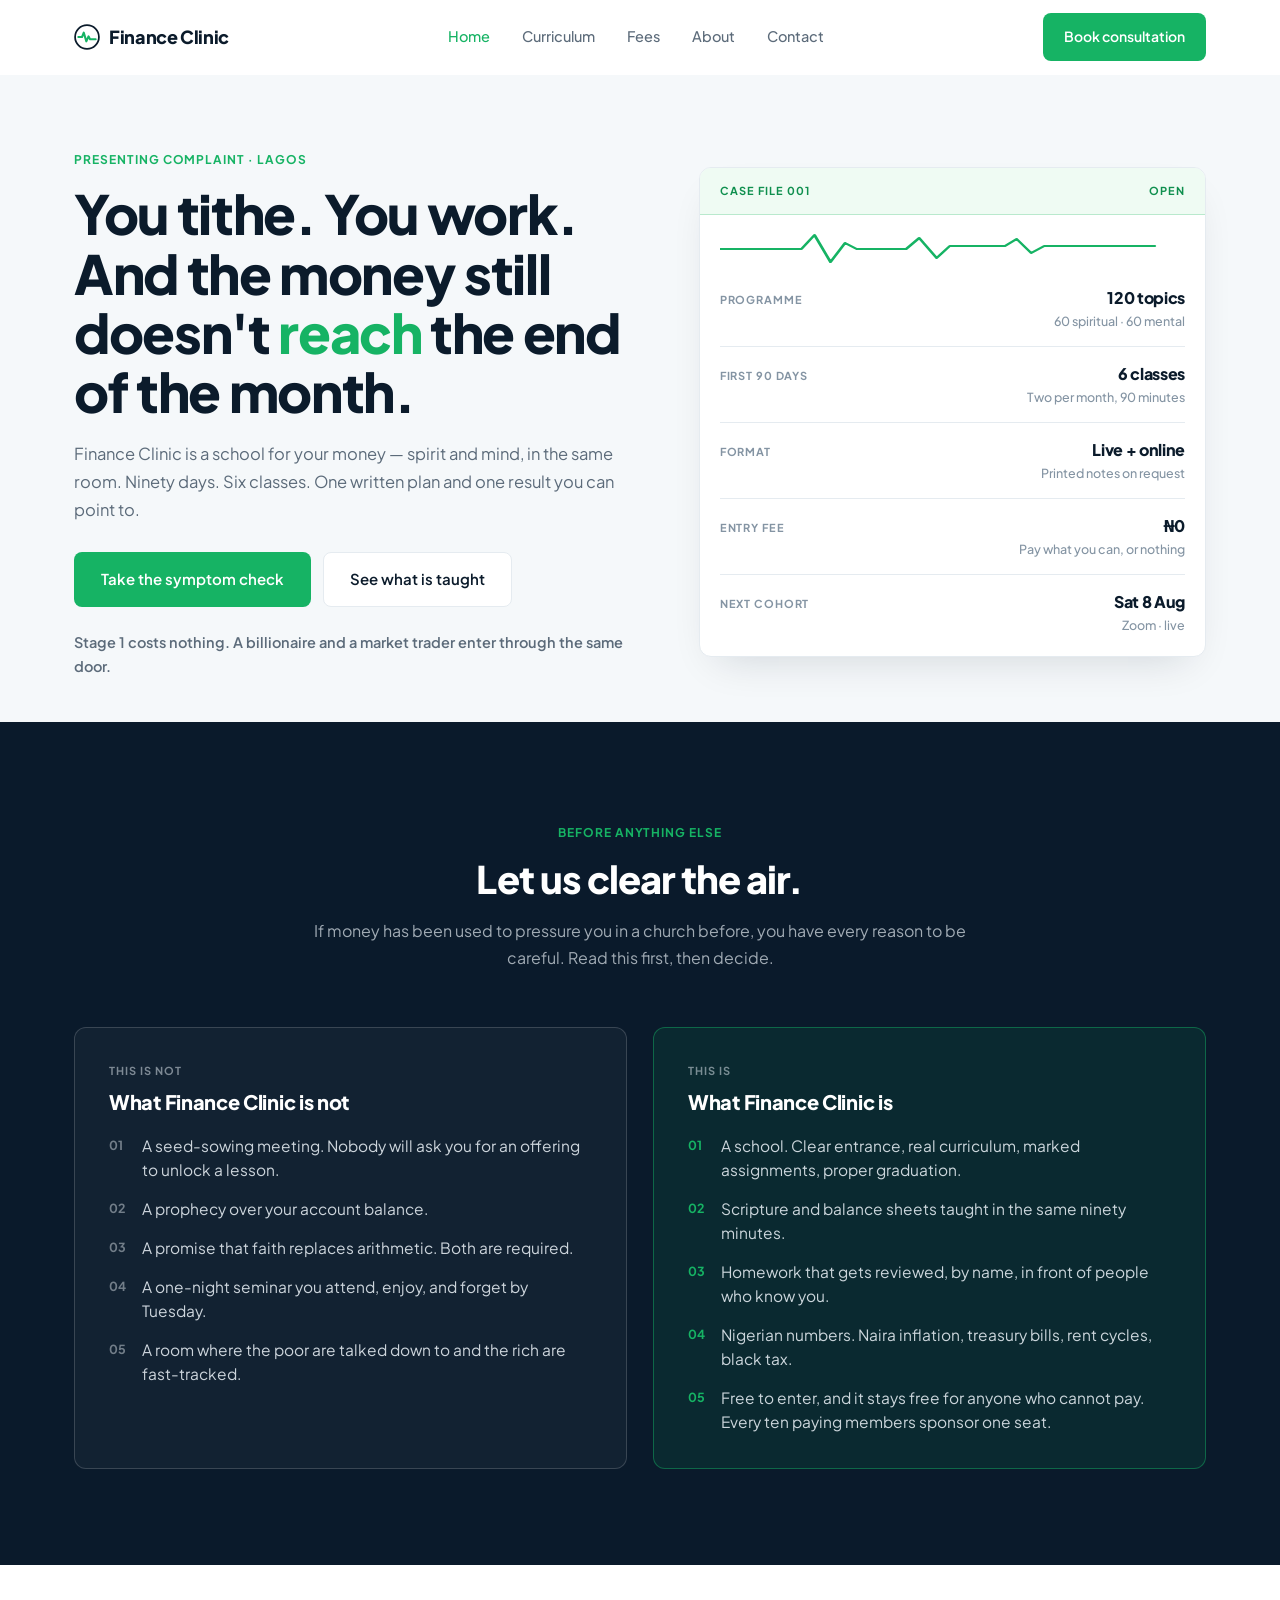
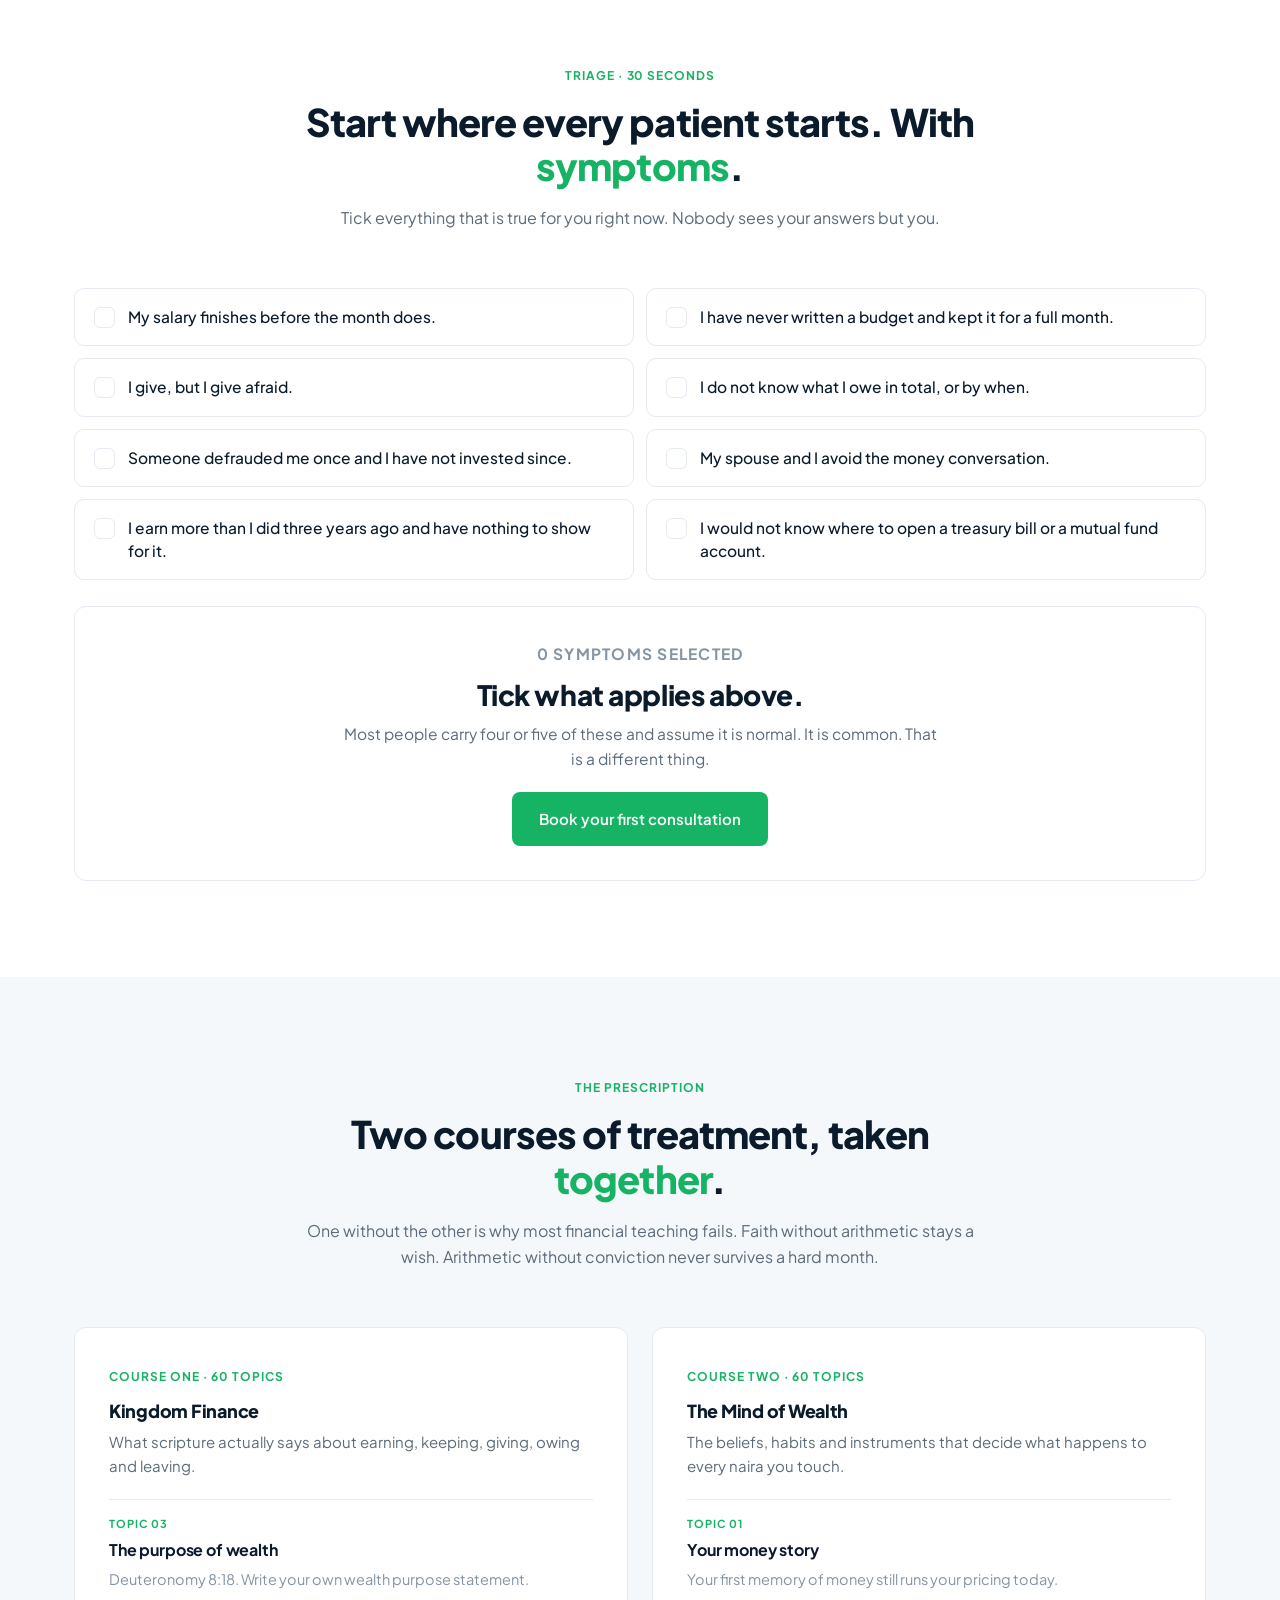
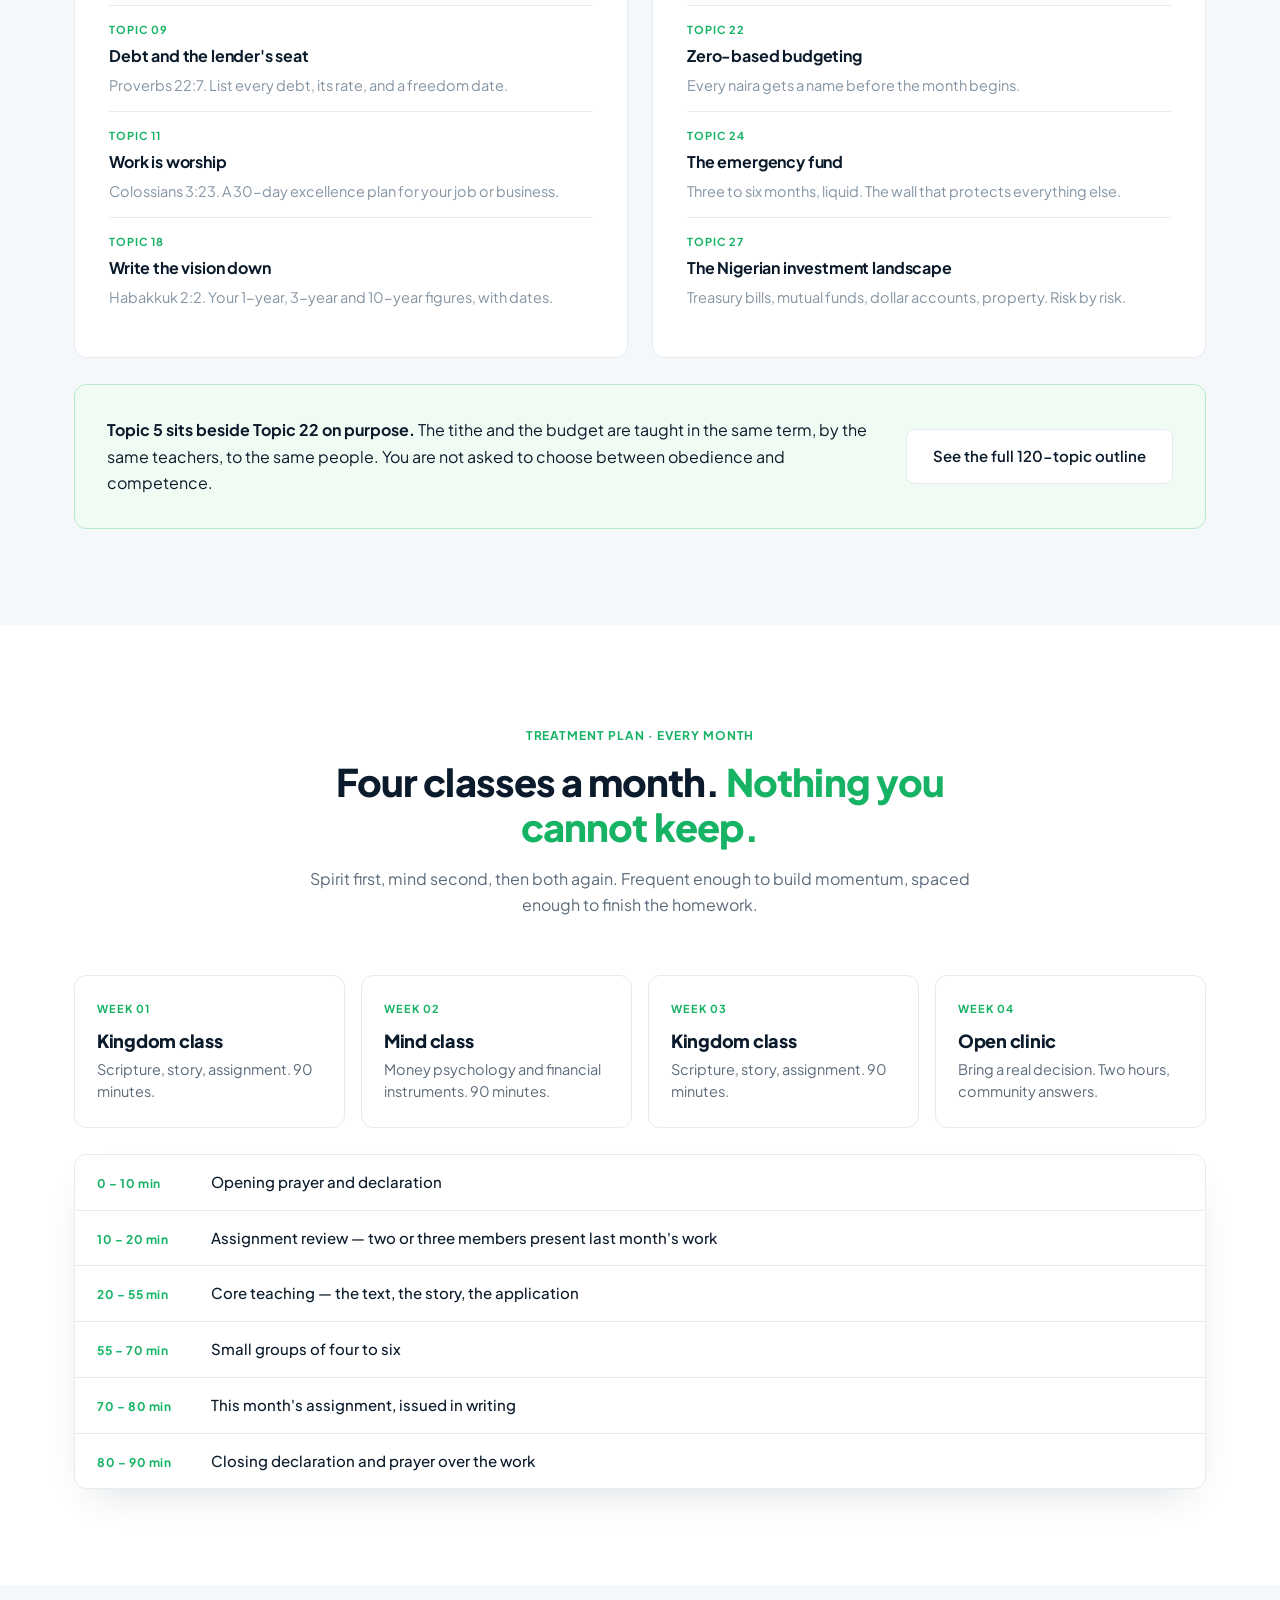
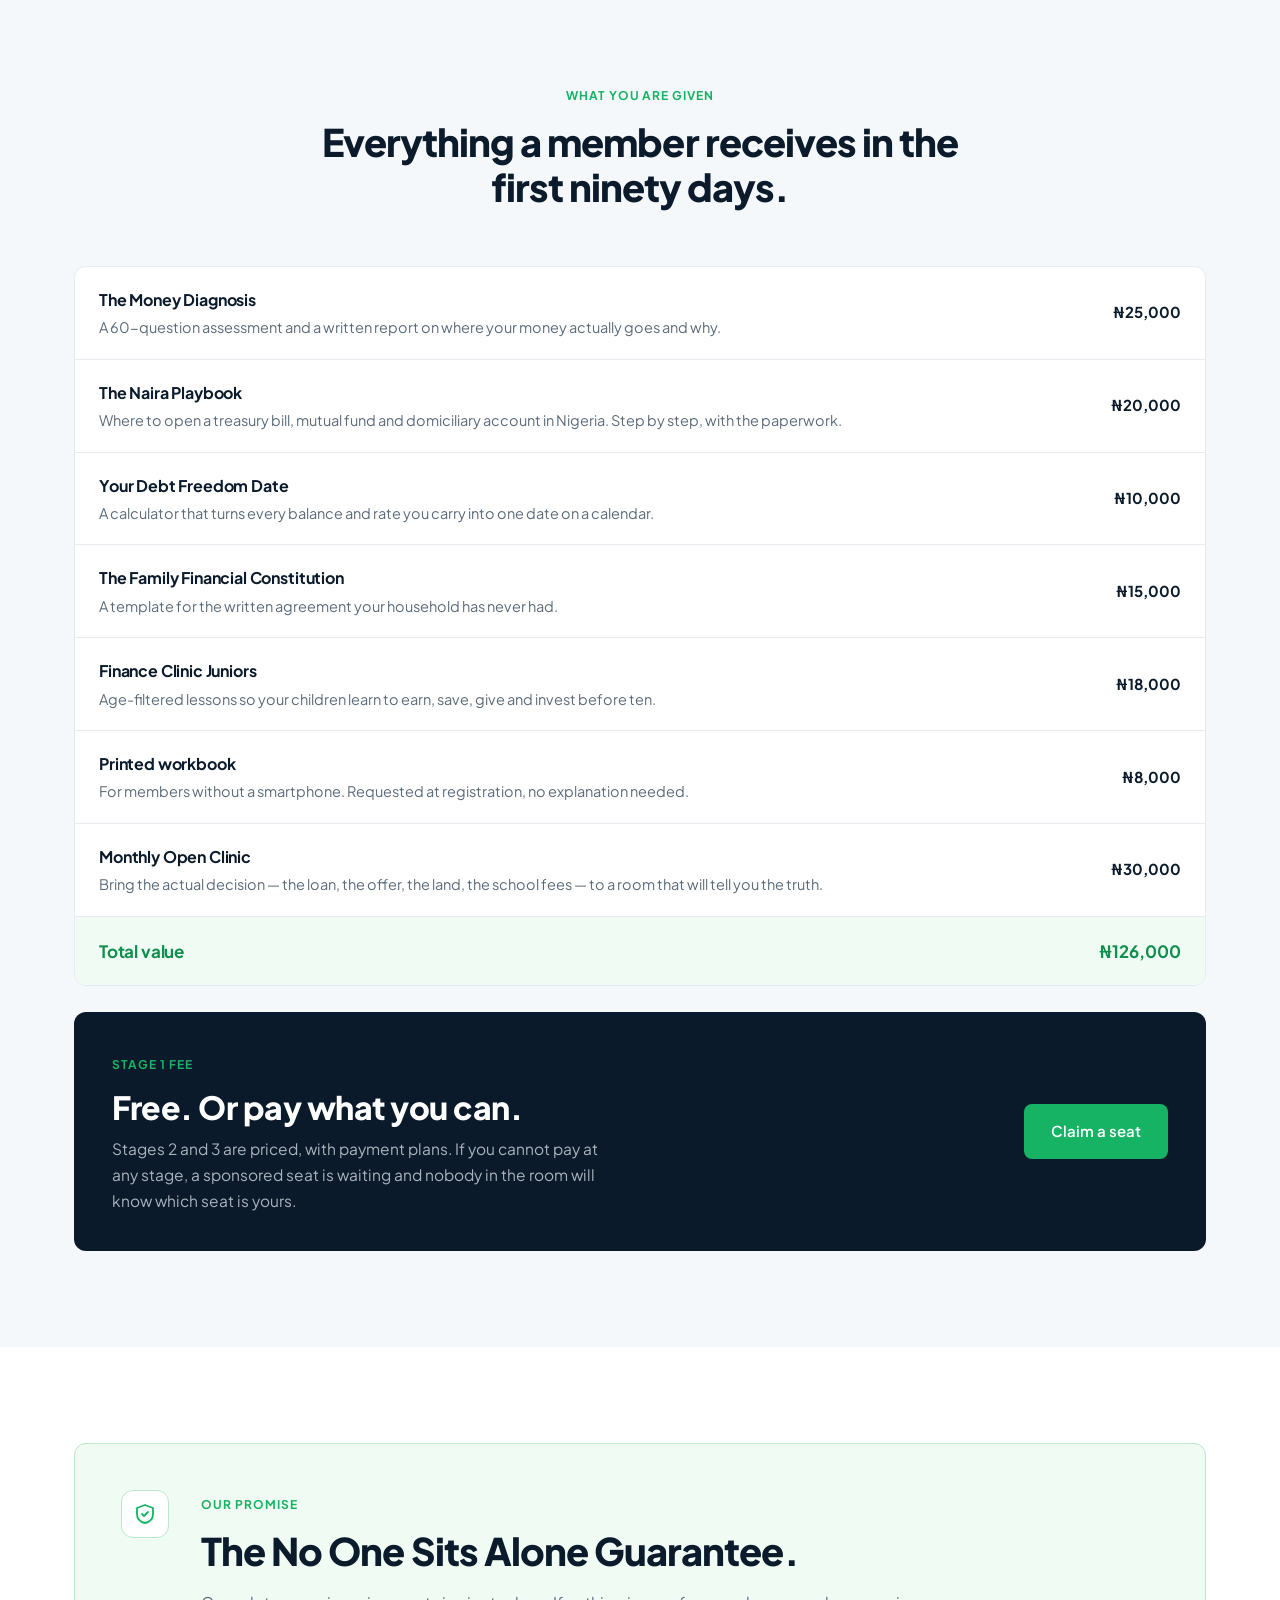
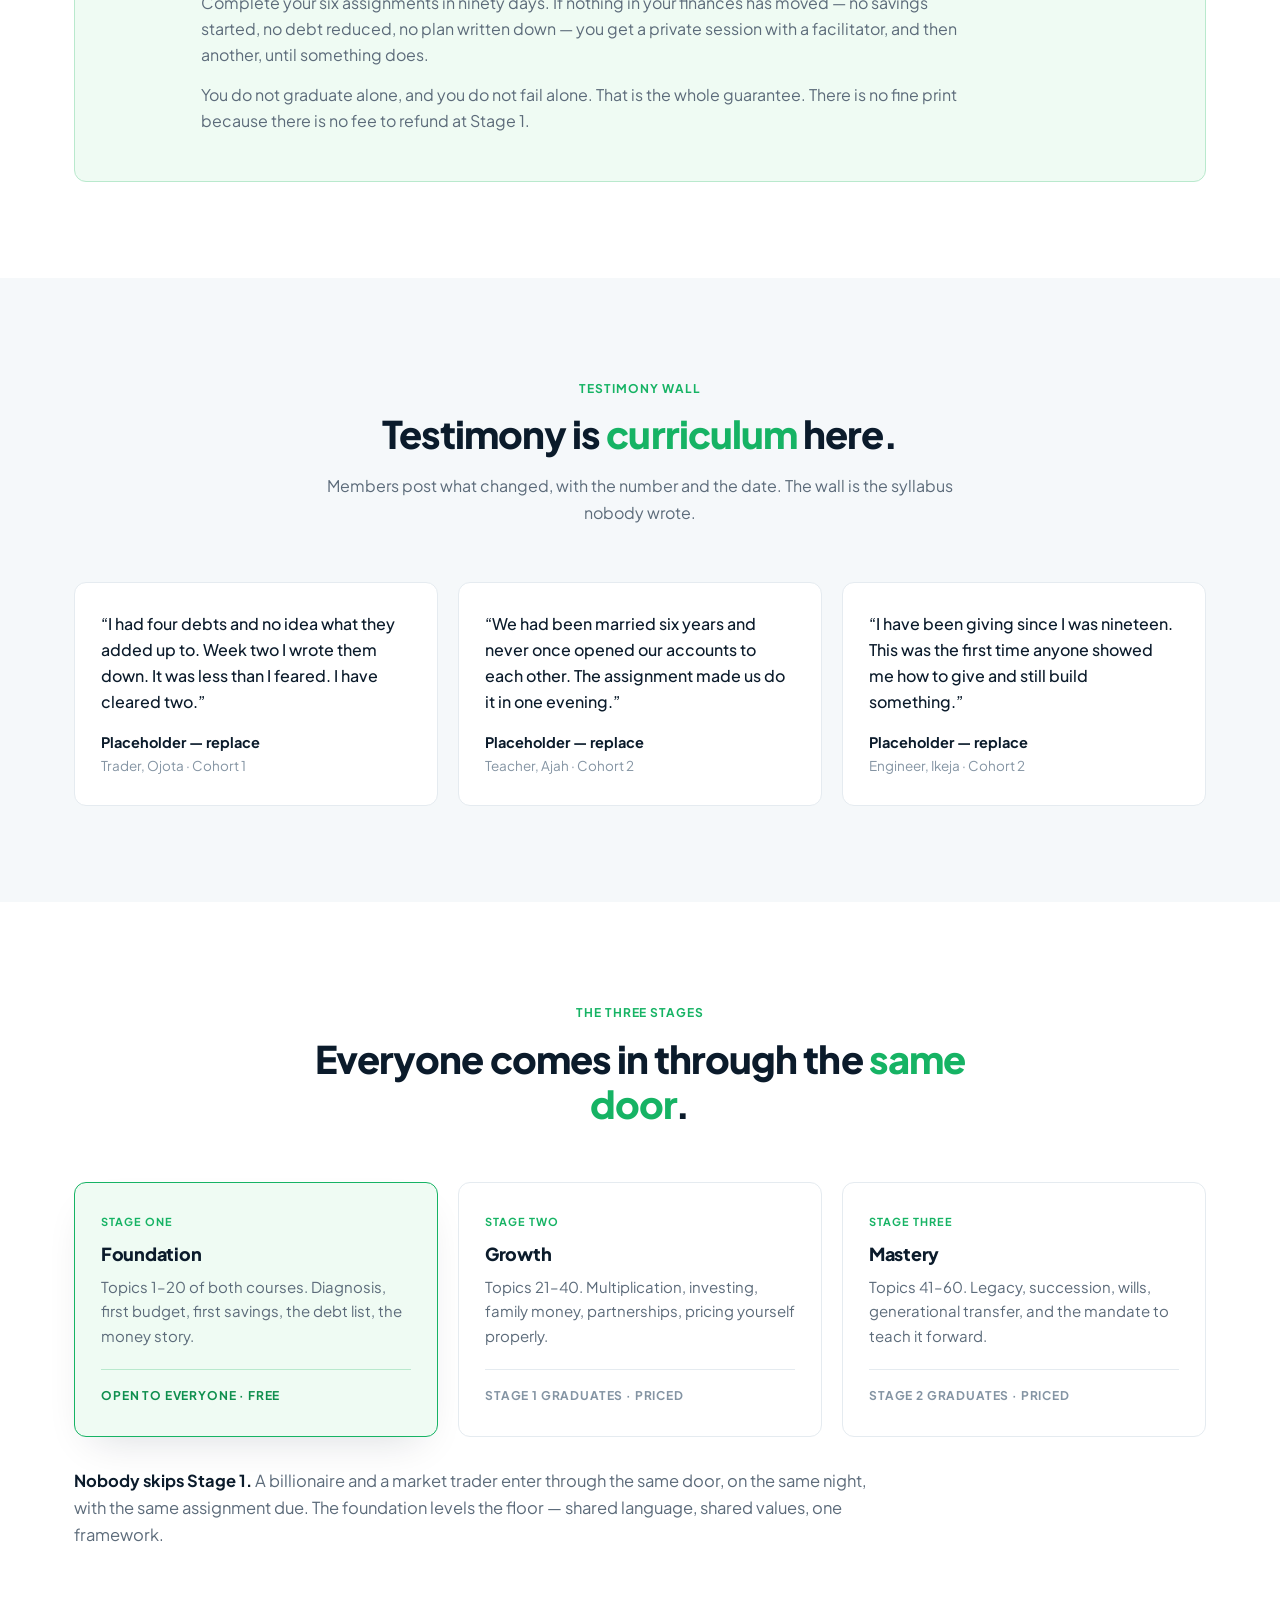
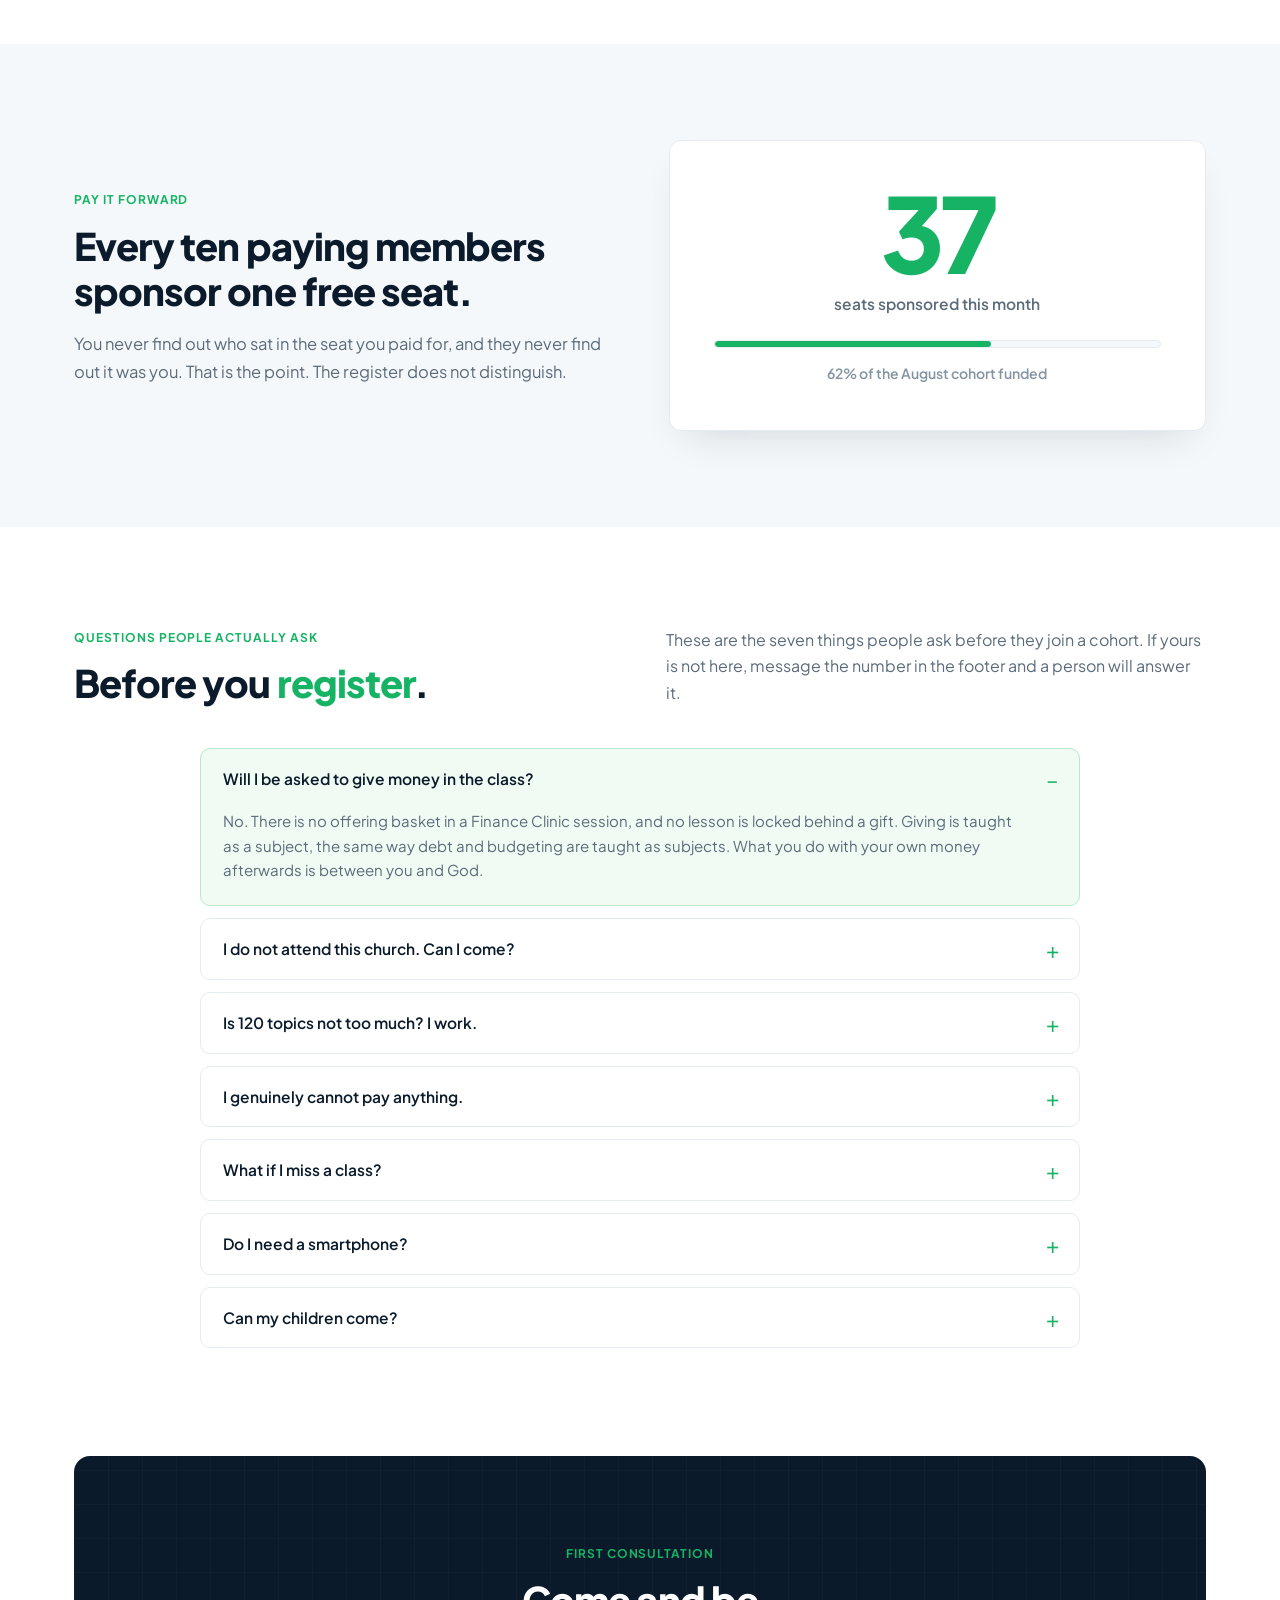
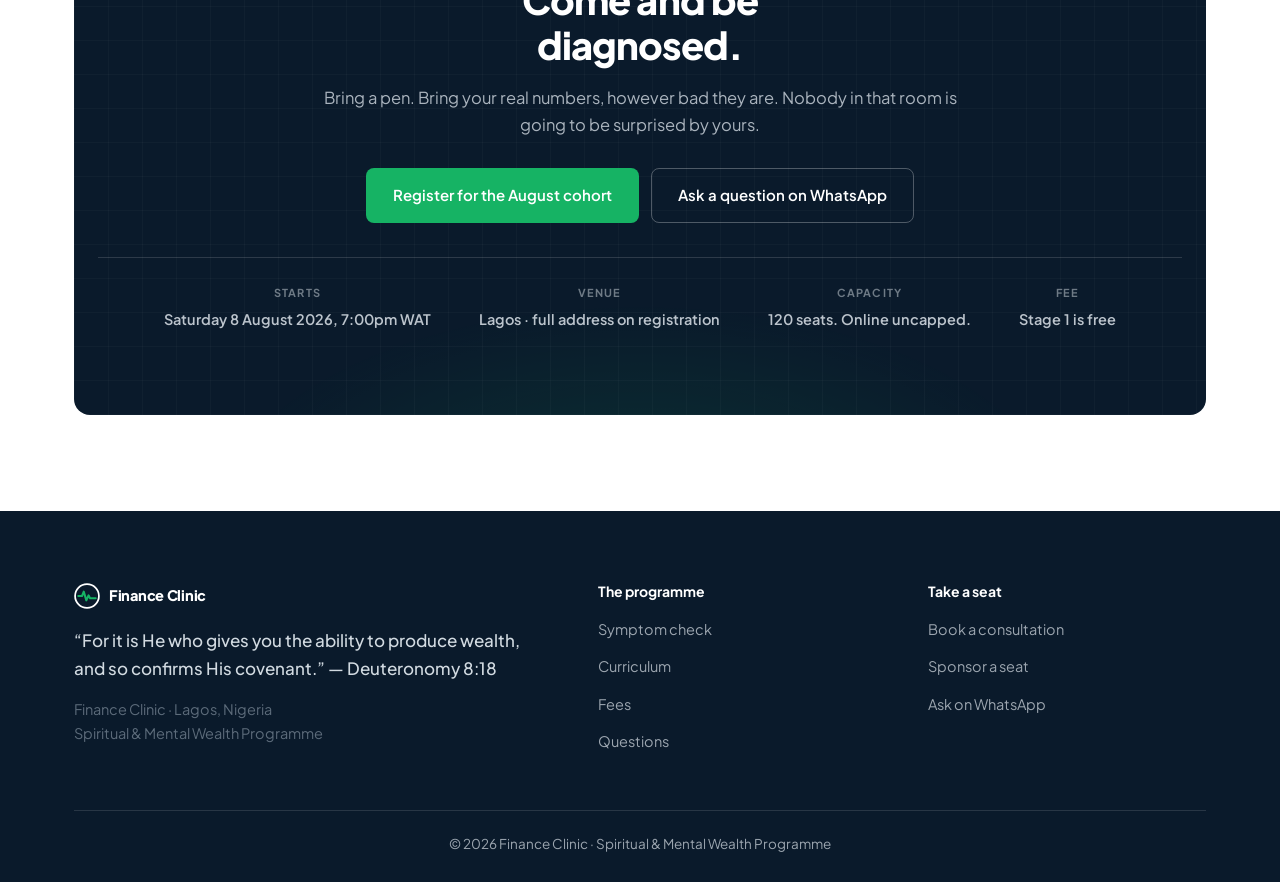
==== commit 2a0d2e28: "content: Update cohort date to August 8, 2026 at 7:00 PM WAT (Zoom · live)" ====
--- a/index.html
+++ b/index.html
@@ -1,5 +1,5 @@
 <!DOCTYPE html>
-<html lang="en">
+<html lang="en-NG">
 <head>
 <meta charset="UTF-8">
 <meta name="viewport" content="width=device-width, initial-scale=1.0">
@@ -8,10 +8,25 @@
 <link rel="preconnect" href="https://fonts.googleapis.com">
 <link rel="preconnect" href="https://fonts.gstatic.com" crossorigin>
 <link href="https://fonts.googleapis.com/css2?family=Plus+Jakarta+Sans:wght@400;500;600;700;800&display=swap" rel="stylesheet">
-<link rel="stylesheet" href="assets/styles.css">
+<link rel="stylesheet" href="assets/styles.min.css">
+<link rel="icon" href="favicon.svg" type="image/svg+xml">
+<link rel="icon" href="favicon.ico" sizes="32x32">
+<meta property="og:type" content="website">
+<meta property="og:site_name" content="Finance Clinic">
+<meta property="og:title" content="Finance Clinic — A school for your money, spirit and mind">
+<meta property="og:description" content="A 90-day financial school in Lagos. Scripture and balance sheets in the same room. Six classes. One written plan. One result you can point to. Stage 1 costs nothing.">
+<meta property="og:url" content="https://financeclinic.ng/">
+<meta property="og:image" content="https://financeclinic.ng/assets/img/og-cover.png">
+<meta property="og:image:width" content="1200">
+<meta property="og:image:height" content="630">
+<meta name="twitter:card" content="summary_large_image">
+<meta name="twitter:title" content="Finance Clinic — A school for your money, spirit and mind">
+<meta name="twitter:description" content="A 90-day financial school in Lagos. Scripture and balance sheets in the same room. Six classes. One written plan. One result you can point to. Stage 1 costs nothing.">
+<meta name="twitter:image" content="https://financeclinic.ng/assets/img/og-cover.png">
+<link rel="canonical" href="https://financeclinic.ng/">
 </head>
 <body>
-
+<a class="skip-link" href="#main-content">Skip to main content</a>
 <nav class="nav" id="nav">
   <div class="wrap nav__in">
     <a class="brand" href="index.html">
@@ -40,7 +55,7 @@
   </div>
 </nav>
 
-<main id="top">
+<main id="main-content">
 
 <!-- HERO -->
 <section class="hero">
@@ -66,7 +81,7 @@
         <div class="vital"><span class="vital__k">First 90 days</span><span class="vital__v">6 classes<small>Two per month, 90 minutes</small></span></div>
         <div class="vital"><span class="vital__k">Format</span><span class="vital__v">Live + online<small>Printed notes on request</small></span></div>
         <div class="vital"><span class="vital__k">Entry fee</span><span class="vital__v">₦0<small>Pay what you can, or nothing</small></span></div>
-        <div class="vital"><span class="vital__k">Next cohort</span><span class="vital__v">Sat 5 Sept<small>120 seats, one venue</small></span></div>
+        <div class="vital"><span class="vital__k">Next cohort</span><span class="vital__v">Sat 8 Aug<small>Zoom · live</small></span></div>
       </div>
     </aside>
   </div>
@@ -316,7 +331,7 @@
       <div class="counter__n">37</div>
       <p class="counter__l">seats sponsored this month</p>
       <div class="bar"><i></i></div>
-      <p class="counter__f">62% of the September cohort funded</p>
+      <p class="counter__f">62% of the August cohort funded</p>
     </div>
   </div>
 </section>
@@ -350,11 +365,11 @@
       <h2>Come and be diagnosed.</h2>
       <p>Bring a pen. Bring your real numbers, however bad they are. Nobody in that room is going to be surprised by yours.</p>
       <div class="cta__btns">
-        <a class="btn btn--green" href="#">Register for the September cohort</a>
+        <a class="btn btn--green" href="#">Register for the August cohort</a>
         <a class="btn btn--onNavy" href="#">Ask a question on WhatsApp</a>
       </div>
       <div class="cta__meta">
-        <div><b>Starts</b>Saturday 5 September, 4:00pm</div>
+        <div><b>Starts</b>Saturday 8 August 2026, 7:00pm WAT</div>
         <div><b>Venue</b>Lagos · full address on registration</div>
         <div><b>Capacity</b>120 seats. Online uncapped.</div>
         <div><b>Fee</b>Stage 1 is free</div>
@@ -401,6 +416,6 @@
   </div>
 </footer>
 
-<script src="assets/app.js" defer></script>
+<script src="assets/app.min.js" defer></script>
 </body>
 </html>
--- a/assets/styles.min.css
+++ b/assets/styles.min.css
@@ -0,0 +1 @@
+:root{--navy:#0A1A2B;--ink:#0B1B2B;--body:#5C6B7A;--muted:#8494A3;--green:#16B364;--green-dk:#0F8F4E;--green-tint:#EFFBF3;--green-line:#B9E9CD;--bg:#F5F8FA;--white:#FFFFFF;--line:#E5EBF0;--r:12px;--r-sm:8px;--pad:clamp(64px,7.5vw,110px);--wrap:1180px;--shadow:0 18px 40px -18px rgba(11,27,43,.16);}*{box-sizing:border-box;margin:0;padding:0}html{scroll-behavior:smooth;-webkit-text-size-adjust:100%}body{background:var(--white);color:var(--ink);font-family:"Plus Jakarta Sans",-apple-system,sans-serif;font-size:16px;line-height:1.65;-webkit-font-smoothing:antialiased}img,svg{display:block;max-width:100%}a{color:inherit}:focus-visible{outline:2.5px solid var(--green);outline-offset:3px;border-radius:4px}.wrap{width:100%;max-width:var(--wrap);margin:0 auto;padding:0 24px}.sec{padding:var(--pad) 0}.sec--bg{background:var(--bg)}.sec--navy{background:var(--navy);color:#E8EFF5}h1,h2,h3,h4{line-height:1.18;letter-spacing:-.025em;font-weight:800}h1{font-size:clamp(34px,4.9vw,54px);line-height:1.1}h2{font-size:clamp(28px,3.6vw,42px)}h3{font-size:clamp(19px,1.6vw,21px);letter-spacing:-.015em}.g{color:var(--green)}p{color:var(--body)}.lede{font-size:16.5px;line-height:1.7}.eyebrow{display:inline-block;font-size:12px;font-weight:700;letter-spacing:.08em;text-transform:uppercase;color:var(--green);margin-bottom:14px}.eyebrow--pale{color:var(--green)}.head{text-align:center;max-width:680px;margin:0 auto clamp(38px,4.5vw,56px)}.head h2{margin-bottom:16px}.head p{font-size:16px}.head--l{text-align:left;margin-left:0;margin-right:0}.sec--navy .head h2{color:#fff}.sec--navy .head p{color:rgba(232,239,245,.68)}.btn{display:inline-flex;align-items:center;justify-content:center;gap:8px;font-family:inherit;font-size:15px;font-weight:600;padding:14px 26px;border-radius:var(--r-sm);border:1.5px solid transparent;text-decoration:none;cursor:pointer;transition:background .18s,transform .18s,border-color .18s,color .18s}.btn--green{background:var(--green);color:#fff}.btn--green:hover{background:var(--green-dk);transform:translateY(-2px)}.btn--out{background:var(--white);color:var(--ink);border-color:var(--line)}.btn--out:hover{border-color:var(--green);color:var(--green);transform:translateY(-2px)}.btn--onNavy{background:transparent;color:#fff;border-color:rgba(255,255,255,.28)}.btn--onNavy:hover{border-color:#fff;transform:translateY(-2px)}.btn--sm{padding:11px 20px;font-size:14px}.nav{position:sticky;top:0;z-index:80;background:rgba(255,255,255,.94);backdrop-filter:blur(10px);border-bottom:1px solid transparent;transition:border-color .25s}.nav.stuck{border-bottom-color:var(--line)}.nav__in{display:flex;align-items:center;justify-content:space-between;gap:22px;height:74px}.brand{display:flex;align-items:center;gap:9px;text-decoration:none;font-weight:800;font-size:18px;letter-spacing:-.02em}.brand svg{width:26px;height:26px;flex:none}.nav__links{display:flex;gap:32px}.nav__links a{font-size:14.5px;font-weight:500;color:var(--body);text-decoration:none;transition:color .16s}.nav__links a:hover{color:var(--green)}@media(max-width:940px){.nav__links{display:none}}@media(max-width:420px){.nav .btn{display:none}}.hero{background:var(--bg);padding:clamp(48px,6vw,84px) 0 clamp(60px,7vw,100px)}.hero__grid{display:grid;grid-template-columns:1.06fr .94fr;gap:clamp(34px,5vw,64px);align-items:center}.hero h1{margin-bottom:20px}.hero h1 span{color:var(--green)}.hero p.lede{max-width:46ch}.hero__btns{display:flex;flex-wrap:wrap;gap:12px;margin:30px 0 24px}.hero__note{font-size:14.5px;color:var(--body);max-width:44ch}@media(max-width:900px){.hero__grid{grid-template-columns:1fr}}.file{background:var(--white);border:1px solid var(--line);border-radius:var(--r);box-shadow:var(--shadow);overflow:hidden}.file__top{display:flex;align-items:center;justify-content:space-between;gap:12px;padding:14px 20px;background:var(--green-tint);border-bottom:1px solid var(--green-line)}.file__top span{font-size:11px;font-weight:700;letter-spacing:.09em;text-transform:uppercase;color:var(--green-dk)}.pulse{width:100%;height:48px;padding:14px 20px 0}.pulse path{fill:none;stroke:var(--green);stroke-width:2;stroke-linecap:round;stroke-linejoin:round}.pulse--anim path{stroke-dasharray:600;stroke-dashoffset:600;animation:trace 2.1s ease-out .35s forwards}@keyframes trace{to{stroke-dashoffset:0}}.vitals{padding:6px 20px 20px}.vital{display:flex;justify-content:space-between;align-items:baseline;gap:16px;padding:13px 0;border-bottom:1px solid var(--line)}.vital:last-child{border-bottom:0;padding-bottom:0}.vital__k{font-size:11px;font-weight:700;letter-spacing:.08em;text-transform:uppercase;color:var(--muted)}.vital__v{font-size:16px;font-weight:800;letter-spacing:-.02em;text-align:right}.vital__v small{display:block;font-weight:500;font-size:12.5px;color:var(--muted);letter-spacing:0}.two{display:grid;grid-template-columns:1fr 1fr;gap:clamp(18px,2.6vw,26px)}@media(max-width:800px){.two{grid-template-columns:1fr}}.panel{border:1px solid rgba(255,255,255,.16);border-radius:var(--r);padding:clamp(24px,3vw,34px);background:rgba(255,255,255,.035)}.panel--yes{background:rgba(22,179,100,.1);border-color:rgba(22,179,100,.45)}.panel__lab{display:block;font-size:11px;font-weight:700;letter-spacing:.09em;text-transform:uppercase;color:rgba(232,239,245,.5);margin-bottom:10px}.panel h3{color:#fff;margin-bottom:20px;font-size:20px}.panel ul{list-style:none;display:grid;gap:15px}.panel li{display:flex;gap:13px;font-size:15.5px;line-height:1.55;color:rgba(232,239,245,.87)}.panel li b{flex:none;width:20px;font-size:12.5px;font-weight:700;color:rgba(232,239,245,.45);padding-top:2px}.panel--yes li b{color:var(--green)}.syms{display:grid;grid-template-columns:1fr 1fr;gap:12px;margin-bottom:26px}@media(max-width:760px){.syms{grid-template-columns:1fr}}.sym{display:flex;align-items:flex-start;gap:13px;padding:17px 19px;cursor:pointer;background:var(--white);border:1.5px solid var(--line);border-radius:10px;font-size:15.5px;line-height:1.45;font-weight:500;transition:border-color .16s,background .16s}.sym:hover{border-color:var(--green-line)}.sym input{position:absolute;opacity:0;width:0;height:0}.sym__box{flex:none;width:21px;height:21px;margin-top:1px;border:1.5px solid var(--line);border-radius:6px;display:grid;place-items:center;background:var(--white);transition:background .16s,border-color .16s}.sym__box svg{width:12px;height:12px;opacity:0;transition:opacity .16s;fill:none;stroke:#fff;stroke-width:2.8;stroke-linecap:round;stroke-linejoin:round}.sym input:checked ~ .sym__box{background:var(--green);border-color:var(--green)}.sym input:checked ~ .sym__box svg{opacity:1}.sym:has(input:checked){border-color:var(--green);background:var(--green-tint)}.sym input:focus-visible ~ .sym__box{outline:2.5px solid var(--green);outline-offset:3px}.verdict{background:var(--white);border:1.5px solid var(--line);border-radius:var(--r);padding:clamp(24px,3vw,34px);text-align:center}.verdict[data-state="active"]{border-color:var(--green);background:var(--green-tint)}.verdict__n{font-size:12px;font-weight:700;letter-spacing:.08em;text-transform:uppercase;color:var(--muted)}.verdict h3{font-size:clamp(21px,2.6vw,28px);margin:11px 0 10px}.verdict p{max-width:54ch;margin:0 auto;font-size:15.5px}.verdict .btn{margin-top:20px}.rx{display:grid;grid-template-columns:1fr 1fr;gap:clamp(18px,2.6vw,24px)}@media(max-width:820px){.rx{grid-template-columns:1fr}}.track{background:var(--white);border:1px solid var(--line);border-radius:var(--r);padding:clamp(26px,3vw,34px)}.track h3{margin-bottom:8px}.track > p{font-size:15px;margin-bottom:20px}.topic{padding:15px 0;border-top:1px solid var(--line);display:grid;gap:4px}.topic b{font-size:11px;font-weight:700;letter-spacing:.08em;text-transform:uppercase;color:var(--green)}.topic strong{font-size:16px;font-weight:700;letter-spacing:-.01em}.topic span{font-size:14.5px;color:var(--muted);line-height:1.55}.seam{margin-top:clamp(20px,2.6vw,26px);background:var(--green-tint);border:1px solid var(--green-line);border-radius:var(--r);padding:clamp(24px,3vw,32px);display:flex;gap:clamp(18px,3vw,34px);align-items:center;flex-wrap:wrap}.seam p{flex:1 1 340px;font-size:16px;color:var(--ink)}.weeks{display:grid;grid-template-columns:repeat(4,1fr);gap:16px}@media(max-width:900px){.weeks{grid-template-columns:1fr 1fr}}@media(max-width:520px){.weeks{grid-template-columns:1fr}}.week{background:var(--white);border:1px solid var(--line);border-radius:var(--r);padding:24px 22px;transition:box-shadow .2s,transform .2s,border-color .2s}.week:hover{box-shadow:var(--shadow);transform:translateY(-3px);border-color:var(--green-line)}.week b{display:block;font-size:11px;font-weight:700;letter-spacing:.09em;text-transform:uppercase;color:var(--green);margin-bottom:12px}.week h3{font-size:18px;margin-bottom:7px}.week p{font-size:14.5px;line-height:1.55}.rota{margin-top:clamp(20px,2.6vw,26px);background:var(--white);border:1px solid var(--line);border-radius:var(--r);overflow:hidden}.rota__row{display:grid;grid-template-columns:96px 1fr;gap:18px;padding:15px 22px;border-bottom:1px solid var(--line);align-items:baseline}.rota__row:last-child{border-bottom:0}.rota__row b{font-size:12px;font-weight:700;letter-spacing:.05em;color:var(--green)}.rota__row span{font-size:15px;font-weight:500}@media(max-width:560px){.rota__row{grid-template-columns:1fr;gap:3px}}.stack{background:var(--white);border:1px solid var(--line);border-radius:var(--r);overflow:hidden}.item{display:grid;grid-template-columns:1fr auto;gap:20px;padding:20px 24px;border-bottom:1px solid var(--line);align-items:center}.item b{display:block;font-size:16px;font-weight:700;letter-spacing:-.01em}.item p{font-size:14.5px;line-height:1.55;margin-top:3px}.item span{font-size:15px;font-weight:700;white-space:nowrap;color:var(--ink)}.item--tot{background:var(--green-tint);border-bottom:0}.item--tot b,.item--tot span{color:var(--green-dk);font-size:17px}@media(max-width:560px){.item{grid-template-columns:1fr;gap:6px}}.fee{margin-top:clamp(20px,2.6vw,26px);background:var(--navy);border-radius:var(--r);padding:clamp(26px,3.4vw,38px);display:flex;gap:clamp(20px,4vw,44px);align-items:center;justify-content:space-between;flex-wrap:wrap}.fee h3{color:#fff;font-size:clamp(24px,3vw,32px);margin-bottom:10px}.fee p{color:rgba(232,239,245,.72);font-size:15.5px;max-width:46ch}.fee > div{flex:1 1 320px}.promise{background:var(--green-tint);border:1.5px solid var(--green-line);border-radius:var(--r);padding:clamp(28px,4vw,46px);display:flex;gap:clamp(20px,3vw,32px);align-items:flex-start;flex-wrap:wrap}.promise__ic{width:48px;height:48px;flex:none;border-radius:12px;background:var(--white);border:1px solid var(--green-line);display:grid;place-items:center}.promise__ic svg{width:24px;height:24px;fill:none;stroke:var(--green);stroke-width:1.8;stroke-linecap:round;stroke-linejoin:round}.promise__bd{flex:1 1 420px}.promise h2{margin-bottom:16px}.promise p{font-size:16px;max-width:64ch}.promise p + p{margin-top:13px}.tst3{display:grid;grid-template-columns:repeat(3,1fr);gap:20px}@media(max-width:900px){.tst3{grid-template-columns:1fr}}.tst{background:var(--white);border:1px solid var(--line);border-radius:var(--r);padding:28px 26px;display:flex;flex-direction:column;gap:16px}.tst blockquote{font-size:16px;line-height:1.62;color:var(--ink);font-weight:500}.tst figcaption{font-size:13.5px;color:var(--muted);margin-top:auto}.tst figcaption b{display:block;color:var(--ink);font-size:14.5px;font-weight:700}.stages{display:grid;grid-template-columns:repeat(3,1fr);gap:20px}@media(max-width:900px){.stages{grid-template-columns:1fr;max-width:520px;margin:0 auto}}.stage{background:var(--white);border:1px solid var(--line);border-radius:var(--r);padding:30px 26px}.stage--now{border:1.5px solid var(--green);background:var(--green-tint);box-shadow:var(--shadow)}.stage b{display:block;font-size:11px;font-weight:700;letter-spacing:.09em;text-transform:uppercase;color:var(--green);margin-bottom:12px}.stage h3{margin-bottom:10px}.stage p{font-size:15px}.stage__meta{margin-top:20px;padding-top:16px;border-top:1px solid var(--line);font-size:12px;font-weight:700;letter-spacing:.07em;text-transform:uppercase;color:var(--muted)}.stage--now .stage__meta{border-top-color:var(--green-line);color:var(--green-dk)}.gate{margin-top:clamp(22px,3vw,30px);font-size:16.5px;max-width:66ch}.gate strong{color:var(--ink);font-weight:700}.fwd{display:grid;grid-template-columns:1fr 1fr;gap:clamp(28px,4.5vw,60px);align-items:center}@media(max-width:820px){.fwd{grid-template-columns:1fr}}.fwd h2{margin-bottom:16px}.counter{background:var(--white);border:1px solid var(--line);border-radius:var(--r);box-shadow:var(--shadow);padding:clamp(30px,3.8vw,44px);text-align:center}.counter__n{font-size:clamp(64px,9vw,104px);font-weight:800;line-height:.9;letter-spacing:-.05em;color:var(--green)}.counter__l{margin-top:12px;font-size:15.5px;color:var(--body);font-weight:600}.bar{height:8px;border-radius:99px;background:var(--bg);border:1px solid var(--line);margin-top:24px;overflow:hidden}.bar i{display:block;height:100%;width:62%;background:var(--green);border-radius:99px}.counter__f{margin-top:14px;font-size:14px;color:var(--muted);font-weight:600}.faq__top{display:grid;grid-template-columns:1fr 1fr;gap:clamp(24px,4vw,60px);align-items:end;margin-bottom:clamp(28px,3.4vw,42px)}@media(max-width:800px){.faq__top{grid-template-columns:1fr}}.q{background:var(--white);border:1px solid var(--line);border-radius:10px;margin-bottom:12px;overflow:hidden}.q[open]{background:var(--green-tint);border-color:var(--green-line)}.q summary{list-style:none;cursor:pointer;padding:19px 52px 19px 22px;position:relative;font-size:15.5px;font-weight:600;line-height:1.4}.q summary::-webkit-details-marker{display:none}.q summary::after{content:"+";position:absolute;right:20px;top:15px;font-size:22px;font-weight:400;color:var(--green)}.q[open] summary::after{content:"–"}.q p{padding:0 22px 22px;font-size:15px;max-width:76ch}.final{padding:0 0 var(--pad)}.cta{position:relative;overflow:hidden;border-radius:16px;text-align:center;padding:clamp(48px,6.5vw,86px) 24px;background:var(--navy)}.cta::before{content:"";position:absolute;inset:0;opacity:.55;background:radial-gradient(620px 320px at 50% 120%,rgba(22,179,100,.3),transparent 70%),repeating-linear-gradient(90deg,rgba(255,255,255,.05) 0 1px,transparent 1px 34px),repeating-linear-gradient(0deg,rgba(255,255,255,.05) 0 1px,transparent 1px 34px)}.cta > *{position:relative}.cta h2{color:#fff;max-width:16ch;margin:0 auto 16px}.cta p{color:rgba(232,239,245,.72);max-width:54ch;margin:0 auto;font-size:16.5px}.cta__btns{display:flex;gap:12px;justify-content:center;flex-wrap:wrap;margin-top:30px}.cta__meta{display:flex;justify-content:center;gap:clamp(20px,4vw,48px);flex-wrap:wrap;margin-top:34px;padding-top:26px;border-top:1px solid rgba(255,255,255,.14)}.cta__meta div{font-size:14.5px;color:rgba(232,239,245,.8);font-weight:600}.cta__meta b{display:block;font-size:11px;letter-spacing:.1em;text-transform:uppercase;color:rgba(232,239,245,.45);margin-bottom:6px;font-weight:700}.foot{background:var(--navy);color:rgba(232,239,245,.66);padding:clamp(50px,6vw,72px) 0 0}.foot__grid{display:grid;grid-template-columns:1.7fr 1fr 1fr;gap:clamp(26px,4vw,52px)}@media(max-width:820px){.foot__grid{grid-template-columns:1fr 1fr}}@media(max-width:540px){.foot__grid{grid-template-columns:1fr}}.foot .brand{color:#fff}.foot h4{color:#fff;font-size:14px;font-weight:700;margin-bottom:16px;letter-spacing:0}.foot ul{list-style:none;display:grid;gap:11px}.foot a{font-size:14.5px;text-decoration:none;transition:color .16s}.foot a:hover{color:var(--green)}.verse{font-size:17px;line-height:1.6;color:rgba(232,239,245,.9);max-width:44ch;margin-top:18px;font-weight:500}.foot__addr{font-size:14.5px;margin-top:16px}.foot__bar{margin-top:clamp(38px,5vw,56px);border-top:1px solid rgba(255,255,255,.12);padding:22px 0 26px;text-align:center;font-size:13.5px}.rv{opacity:0;transform:translateY(18px);transition:opacity .6s ease,transform .6s ease}.rv.on{opacity:1;transform:none}@media(prefers-reduced-motion:reduce){*{animation:none!important;transition:none!important}.rv{opacity:1;transform:none}.pulse--anim path{stroke-dashoffset:0}html{scroll-behavior:auto}}:root{--navy:#0A1A2B;--ink:#0B1B2B;--body:#5C6B7A;--muted:#8494A3;--green:#16B364;--green-dk:#0F8F4E;--green-tint:#EFFBF3;--green-line:#B9E9CD;--bg:#F5F8FA;--white:#FFFFFF;--line:#E5EBF0;--r:12px;--r-sm:8px;--pad:clamp(64px,7.5vw,110px);--wrap:1180px;--shadow:0 18px 40px -18px rgba(11,27,43,.16);}h3{font-size:clamp(18px,1.5vw,20px);letter-spacing:-.015em}.nav__links a:hover,.nav__links a.on{color:var(--green)}.hero{background:var(--bg);padding:clamp(46px,5.5vw,78px) 0 clamp(56px,6.5vw,92px)}.hero__grid{display:grid;grid-template-columns:1.05fr .95fr;gap:clamp(34px,5vw,64px);align-items:center}.hero h1{margin-bottom:18px}.inline{display:flex;flex-wrap:wrap;gap:18px;margin:18px 0 24px}.inline span{display:flex;align-items:center;gap:7px;font-size:14.5px;font-weight:600;color:var(--body)}.inline svg{width:17px;height:17px;fill:none;stroke:var(--green);stroke-width:2.4;stroke-linecap:round;stroke-linejoin:round}.bigfee{font-size:clamp(38px,4.6vw,50px);font-weight:800;letter-spacing:-.04em;margin-bottom:6px}.bigfee small{font-size:15px;font-weight:600;color:var(--muted);letter-spacing:0}.countdown{display:flex;align-items:center;gap:10px;flex-wrap:wrap;margin:20px 0 22px}.cd{background:var(--white);border:1px solid var(--line);border-radius:var(--r-sm);padding:9px 0;width:62px;text-align:center}.cd b{display:block;font-size:19px;font-weight:800;letter-spacing:-.02em;line-height:1.1}.cd span{display:block;font-size:10px;font-weight:700;letter-spacing:.07em;text-transform:uppercase;color:var(--muted);margin-top:2px}.cd__sep{font-size:18px;font-weight:700;color:var(--muted)}.hero__note{display:flex;align-items:center;gap:8px;font-size:14.5px;color:var(--body);font-weight:600;margin-top:22px}.hero__note svg{width:18px;height:18px;flex:none;fill:none;stroke:var(--green);stroke-width:1.8;stroke-linecap:round;stroke-linejoin:round}.vitals{padding:8px 20px 20px}.vital{display:flex;justify-content:space-between;align-items:baseline;gap:16px;padding:14px 0;border-bottom:1px solid var(--line)}.cards4{display:grid;grid-template-columns:repeat(4,1fr);gap:18px}.cards4{grid-template-columns:1fr 1fr}.cards4{grid-template-columns:1fr}.fcard{background:var(--white);border:1px solid var(--line);border-radius:var(--r);padding:26px 24px;transition:box-shadow .2s,transform .2s,border-color .2s}.fcard:hover{box-shadow:var(--shadow);transform:translateY(-3px);border-color:var(--green-line)}.fcard > svg{width:26px;height:26px;stroke:var(--green);fill:none;stroke-width:1.6;stroke-linecap:round;stroke-linejoin:round;margin-bottom:18px}.fcard h3{margin-bottom:9px}.fcard p{font-size:14.5px;line-height:1.6}.grid6{display:grid;grid-template-columns:repeat(3,1fr);gap:clamp(20px,3vw,34px)}.grid6{grid-template-columns:1fr 1fr}.grid6{grid-template-columns:1fr}.chk h3{display:flex;gap:10px;align-items:flex-start;margin-bottom:8px;font-size:17px}.chk h3 svg{width:19px;height:19px;flex:none;margin-top:2px;fill:none;stroke:var(--green);stroke-width:2.2;stroke-linecap:round;stroke-linejoin:round}.chk p{font-size:14.5px;line-height:1.6;padding-left:29px}.split{display:grid;grid-template-columns:1fr 1fr;gap:clamp(30px,4.5vw,64px);align-items:center}.split{grid-template-columns:1fr}.split--flip .split__media{order:2}.split h2{margin-bottom:16px}.split .btn{margin-top:26px}.ticks{list-style:none;display:grid;gap:13px;margin-top:22px}.ticks li{display:flex;gap:11px;font-size:15.5px;align-items:flex-start}.ticks li svg{width:19px;height:19px;flex:none;margin-top:3px;fill:none;stroke:var(--green);stroke-width:2.2;stroke-linecap:round;stroke-linejoin:round}.sec--navy .ticks li{color:rgba(232,239,245,.87)}.rota{background:var(--white);border:1px solid var(--line);border-radius:var(--r);overflow:hidden;box-shadow:var(--shadow)}.mods{display:grid;grid-template-columns:repeat(3,1fr);gap:18px}.mods{grid-template-columns:1fr 1fr}.mods{grid-template-columns:1fr}.mod{background:var(--white);border:1px solid var(--line);border-radius:var(--r);padding:24px 22px;transition:box-shadow .2s,transform .2s,border-color .2s}.mod:hover{box-shadow:var(--shadow);transform:translateY(-3px);border-color:var(--green-line)}.mod__l{width:38px;height:38px;border-radius:10px;background:var(--green-tint);border:1px solid var(--green-line);display:grid;place-items:center;font-weight:800;color:var(--green-dk);font-size:15px;margin-bottom:16px}.mod h3{margin-bottom:7px;font-size:17.5px}.mod p{font-size:14px;line-height:1.55}.mod__r{margin-top:14px;padding-top:12px;border-top:1px solid var(--line);font-size:11.5px;font-weight:700;letter-spacing:.07em;text-transform:uppercase;color:var(--muted)}.course{margin-bottom:clamp(28px,3.4vw,44px)}.course__hd{display:flex;gap:16px;align-items:baseline;flex-wrap:wrap;margin-bottom:20px}.course__hd h3{font-size:clamp(21px,2.4vw,26px)}.course__hd span{font-size:13px;font-weight:700;letter-spacing:.07em;text-transform:uppercase;color:var(--green)}.m{background:var(--white);border:1px solid var(--line);border-radius:10px;margin-bottom:10px;overflow:hidden}.m[open]{border-color:var(--green-line)}.m summary{list-style:none;cursor:pointer;padding:17px 52px 17px 20px;position:relative;font-size:15.5px;font-weight:700;line-height:1.4}.m summary::-webkit-details-marker{display:none}.m summary::after{content:"+";position:absolute;right:20px;top:13px;font-size:22px;font-weight:400;color:var(--green)}.m[open] summary::after{content:"–"}.m summary em{display:block;font-style:normal;font-size:13.5px;font-weight:500;color:var(--muted);margin-top:2px}.m ol{list-style:none;padding:0 20px 18px;display:grid;grid-template-columns:1fr 1fr;gap:0 24px}.m ol{grid-template-columns:1fr}.m li{display:flex;gap:12px;padding:9px 0;border-top:1px solid var(--line);font-size:14.5px;line-height:1.45}.m li b{flex:none;width:26px;font-size:12px;font-weight:700;color:var(--green);padding-top:2px}.final{padding:0 0 var(--pad)}:root{--navy:#0A1A2B;--ink:#0B1B2B;--body:#5C6B7A;--muted:#8494A3;--green:#16B364;--green-dk:#0F8F4E;--green-tint:#EFFBF3;--green-line:#B9E9CD;--bg:#F5F8FA;--white:#FFFFFF;--line:#E5EBF0;--red:#D9534F;--r:12px;--r-sm:8px;--pad:clamp(64px,7.5vw,110px);--wrap:1180px;--shadow:0 18px 40px -18px rgba(11,27,43,.16);}.hero p{max-width:46ch}.hero__btns{display:flex;flex-wrap:wrap;gap:12px;margin-top:28px}.plans{display:grid;grid-template-columns:repeat(3,1fr);gap:20px;align-items:stretch}.plans{grid-template-columns:1fr;max-width:520px;margin:0 auto}.plan{background:var(--white);border:1px solid var(--line);border-radius:var(--r);padding:30px 26px;display:flex;flex-direction:column}.plan--now{border:1.5px solid var(--green);background:var(--green-tint);box-shadow:var(--shadow)}.plan__badge{align-self:flex-start;font-size:11px;font-weight:700;letter-spacing:.07em;text-transform:uppercase;color:var(--green-dk);background:#fff;border:1px solid var(--green-line);border-radius:99px;padding:5px 11px;margin-bottom:14px}.plan h3{margin-bottom:9px}.plan__sub{font-size:14.5px;line-height:1.6;min-height:62px;padding-bottom:20px;border-bottom:1px solid var(--line)}.plan--now .plan__sub{border-bottom-color:var(--green-line)}.plan__price{font-size:clamp(32px,3.6vw,40px);font-weight:800;letter-spacing:-.04em;margin:20px 0 4px}.plan__price span{font-size:15px;font-weight:600;color:var(--muted);letter-spacing:0}.plan__note{font-size:13.5px;color:var(--muted);font-weight:600;margin-bottom:22px}.plan .btn{margin-top:auto;width:100%}.tblwrap{background:var(--white);border:1px solid var(--line);border-radius:var(--r);box-shadow:var(--shadow);overflow-x:auto}table{border-collapse:collapse;width:100%;min-width:660px}caption{text-align:left;padding:0 0 14px;font-size:14px;color:var(--muted)}th,td{padding:16px 20px;text-align:center;border-bottom:1px solid var(--line);font-size:14.5px}thead th{position:sticky;top:0;background:var(--white);z-index:2}tbody tr:last-child td,tbody tr:last-child th{border-bottom:0}th[scope="row"]{text-align:left;font-weight:600;color:var(--ink);width:36%}thead th{font-weight:800;font-size:15.5px;letter-spacing:-.01em;padding-bottom:8px}thead .fee{display:block;font-size:14px;font-weight:700;color:var(--green);letter-spacing:0;margin-top:3px}thead .feat{text-align:left;font-size:15.5px}td.on svg{width:19px;height:19px;margin:0 auto;fill:none;stroke:var(--green);stroke-width:2.2;stroke-linecap:round;stroke-linejoin:round}td.off svg{width:19px;height:19px;margin:0 auto;fill:none;stroke:#C4CDD5;stroke-width:2;stroke-linecap:round}td.val{font-weight:700;color:var(--ink)}tbody tr:nth-child(even){background:#FBFCFD}.col-now{background:var(--green-tint)!important}.promise{background:var(--green-tint);border:1.5px solid var(--green-line);border-radius:var(--r);padding:clamp(28px,4vw,46px);display:flex;gap:clamp(20px,3vw,32px);align-items:flex-start;flex-wrap:wrap}.q{background:var(--white);border:1px solid var(--line);border-radius:10px;margin-bottom:12px;overflow:hidden;max-width:880px}.hero p{max-width:48ch}.vision{background:var(--white);border:1px solid var(--line);border-left:4px solid var(--green);border-radius:var(--r);box-shadow:var(--shadow);padding:clamp(28px,3.4vw,38px)}.vision span{display:block;font-size:11px;font-weight:700;letter-spacing:.09em;text-transform:uppercase;color:var(--green);margin-bottom:14px}.vision p{font-size:clamp(18px,2vw,22px);line-height:1.45;color:var(--ink);font-weight:600;letter-spacing:-.015em}.vision cite{display:block;font-style:normal;font-size:14px;color:var(--muted);margin-top:18px;padding-top:16px;border-top:1px solid var(--line);font-weight:600}.story{display:grid;grid-template-columns:1fr 1fr;gap:clamp(30px,4.5vw,64px);align-items:start}.story{grid-template-columns:1fr}.story p + p{margin-top:16px}.pull{background:var(--green-tint);border:1px solid var(--green-line);border-radius:var(--r);padding:clamp(26px,3.2vw,36px)}.pull p{font-size:clamp(17px,1.9vw,20px);line-height:1.5;color:var(--ink);font-weight:600;letter-spacing:-.015em}.pull cite{display:block;font-style:normal;font-size:13.5px;color:var(--green-dk);margin-top:16px;font-weight:700}.cards3{display:grid;grid-template-columns:repeat(3,1fr);gap:20px}.cards3{grid-template-columns:1fr}.vcard{background:var(--white);border:1px solid var(--line);border-radius:var(--r);padding:30px 26px;transition:box-shadow .2s,transform .2s,border-color .2s}.vcard:hover{box-shadow:var(--shadow);transform:translateY(-3px);border-color:var(--green-line)}.vcard__n{width:38px;height:38px;border-radius:10px;background:var(--green-tint);border:1px solid var(--green-line);display:grid;place-items:center;font-weight:800;color:var(--green-dk);font-size:15px;margin-bottom:18px}.vcard h3{margin-bottom:10px;font-size:19px}.vcard p{font-size:14.5px;line-height:1.6}.access{display:grid;grid-template-columns:repeat(3,1fr);gap:clamp(20px,3vw,32px)}.access{grid-template-columns:1fr}.acc h3{display:flex;gap:11px;align-items:flex-start;margin-bottom:14px;font-size:18px;color:#fff}.acc h3 svg{width:20px;height:20px;flex:none;margin-top:2px;fill:none;stroke:var(--green);stroke-width:2;stroke-linecap:round;stroke-linejoin:round}.acc ul{list-style:none;display:grid;gap:11px;padding-left:31px}.acc li{font-size:14.5px;line-height:1.55;color:rgba(232,239,245,.82);position:relative;padding-left:14px}.acc li::before{content:"";position:absolute;left:0;top:9px;width:5px;height:5px;border-radius:99px;background:var(--green)}.people{display:grid;grid-template-columns:repeat(4,1fr);gap:18px}.people{grid-template-columns:1fr 1fr}.people{grid-template-columns:1fr}.person{background:var(--white);border:1px solid var(--line);border-radius:var(--r);overflow:hidden}.person__ph{height:180px;background:linear-gradient(135deg,#DCE6EE,#EDF3F7);position:relative}.person__ph::after{content:attr(data-label);position:absolute;left:14px;bottom:12px;font-size:10.5px;font-weight:700;letter-spacing:.08em;text-transform:uppercase;color:#8FA3B4}.person__bd{padding:20px 22px 24px}.person__bd b{display:block;font-size:16.5px;font-weight:800;letter-spacing:-.015em}.person__bd span{display:block;font-size:13px;font-weight:700;color:var(--green);margin-top:3px;letter-spacing:.02em}.person__bd p{font-size:14px;line-height:1.55;margin-top:11px}.money{background:var(--white);border:1px solid var(--line);border-radius:var(--r);box-shadow:var(--shadow);overflow:hidden}.money__row{display:grid;grid-template-columns:auto 1fr;gap:18px;padding:20px 24px;border-bottom:1px solid var(--line);align-items:start}.money__row:last-child{border-bottom:0}.money__ic{width:38px;height:38px;border-radius:10px;background:var(--green-tint);border:1px solid var(--green-line);display:grid;place-items:center}.money__ic svg{width:19px;height:19px;fill:none;stroke:var(--green-dk);stroke-width:1.9;stroke-linecap:round;stroke-linejoin:round}.money__row b{display:block;font-size:16px;font-weight:700;letter-spacing:-.01em}.money__row p{font-size:14.5px;line-height:1.55;margin-top:3px}.note{margin-top:20px;font-size:14.5px;color:var(--muted);font-weight:600}.stats{display:grid;grid-template-columns:repeat(4,1fr);gap:20px}.stats{grid-template-columns:1fr 1fr}.stat{text-align:center;padding:8px}.stat b{display:block;font-size:clamp(38px,4.6vw,52px);font-weight:800;letter-spacing:-.045em;color:var(--green);line-height:1}.stat span{display:block;font-size:14.5px;color:rgba(232,239,245,.75);margin-top:10px;font-weight:600}.pull--2{margin-top:20px}.sec--tight{padding-top:0}h2{font-size:clamp(26px,3.2vw,38px)}h3{font-size:clamp(17px,1.4vw,19px);letter-spacing:-.015em}.btn--wide{width:100%}.hero{background:var(--bg);padding:clamp(46px,5.5vw,74px) 0 clamp(30px,4vw,44px);text-align:left}.hero h1{margin-bottom:18px;max-width:16ch;margin-left:0;margin-right:auto}.hero p{max-width:56ch;margin:0 0 0 0}.ways{display:grid;grid-template-columns:repeat(4,1fr);gap:18px}.ways{grid-template-columns:1fr 1fr}.ways{grid-template-columns:1fr}.way{background:var(--white);border:1px solid var(--line);border-radius:var(--r);padding:26px 24px;text-decoration:none;display:block;transition:box-shadow .2s,transform .2s,border-color .2s}.way:hover{box-shadow:var(--shadow);transform:translateY(-3px);border-color:var(--green-line)}.way__ic{width:40px;height:40px;border-radius:10px;background:var(--green-tint);border:1px solid var(--green-line);display:grid;place-items:center;margin-bottom:18px}.way__ic svg{width:20px;height:20px;fill:none;stroke:var(--green-dk);stroke-width:1.9;stroke-linecap:round;stroke-linejoin:round}.way h3{margin-bottom:7px}.way p{font-size:14.5px;line-height:1.55}.way b{display:block;margin-top:12px;font-size:15px;font-weight:700;color:var(--green-dk);letter-spacing:-.01em}.formgrid{display:grid;grid-template-columns:1.25fr .75fr;gap:clamp(28px,4vw,56px);align-items:start}.formgrid{grid-template-columns:1fr}.card{background:var(--white);border:1px solid var(--line);border-radius:var(--r);box-shadow:var(--shadow);padding:clamp(26px,3.4vw,40px)}.f2{display:grid;grid-template-columns:1fr 1fr;gap:16px}.f2{grid-template-columns:1fr}.field{display:block;margin-bottom:16px}.field > span{display:block;font-size:13.5px;font-weight:700;margin-bottom:7px;letter-spacing:-.005em}.field .hint{display:block;font-size:13px;font-weight:500;color:var(--muted);margin-top:6px}input[type=text],input[type=email],input[type=tel],select,textarea{width:100%;font-family:inherit;font-size:15.5px;color:var(--ink);padding:13px 15px;border:1.5px solid var(--line);border-radius:var(--r-sm);background:var(--white);transition:border-color .16s,box-shadow .16s;}input:focus,select:focus,textarea:focus{outline:none;border-color:var(--green);box-shadow:0 0 0 3px rgba(22,179,100,.14)}textarea{min-height:130px;resize:vertical;line-height:1.6}select{appearance:none;background-image:url("data:image/svg+xml,%3Csvg xmlns='http://www.w3.org/2000/svg' viewBox='0 0 12 8'%3E%3Cpath d='M1 1l5 5 5-5' fill='none' stroke='%235C6B7A' stroke-width='1.8' stroke-linecap='round' stroke-linejoin='round'/%3E%3C/svg%3E");background-repeat:no-repeat;background-position:right 15px center;background-size:12px;padding-right:40px}.check{display:flex;gap:13px;align-items:flex-start;padding:17px 19px;border:1.5px solid var(--line);border-radius:10px;cursor:pointer;margin-bottom:16px;background:var(--white);transition:border-color .16s,background .16s}.check:hover{border-color:var(--green-line)}.check:has(input:checked){border-color:var(--green);background:var(--green-tint)}.check input{position:absolute;opacity:0;width:0;height:0}.check__box{flex:none;width:21px;height:21px;margin-top:2px;border:1.5px solid var(--line);border-radius:6px;display:grid;place-items:center;background:var(--white);transition:background .16s,border-color .16s}.check__box svg{width:12px;height:12px;opacity:0;transition:opacity .16s;fill:none;stroke:#fff;stroke-width:2.8;stroke-linecap:round;stroke-linejoin:round}.check input:checked ~ .check__box{background:var(--green);border-color:var(--green)}.check input:checked ~ .check__box svg{opacity:1}.check input:focus-visible ~ .check__box{outline:2.5px solid var(--green);outline-offset:3px}.check__t{font-size:15px;line-height:1.5}.check__t b{display:block;font-weight:700;margin-bottom:2px}.check__t span{color:var(--muted);font-size:14px}.formnote{font-size:13.5px;color:var(--muted);margin-top:14px;line-height:1.55}.sent{display:none;background:var(--green-tint);border:1.5px solid var(--green);border-radius:10px;padding:18px 20px;margin-top:18px;font-size:15px;color:var(--ink);font-weight:600}.sent.show{display:block}.side{display:grid;gap:18px}.sbox{background:var(--white);border:1px solid var(--line);border-radius:var(--r);padding:26px 24px}.sbox--now{background:var(--green-tint);border-color:var(--green-line)}.sbox h3{margin-bottom:14px}.srow{display:flex;justify-content:space-between;gap:14px;padding:11px 0;border-bottom:1px solid var(--line);font-size:14.5px}.sbox--now .srow{border-bottom-color:var(--green-line)}.srow:last-child{border-bottom:0;padding-bottom:0}.srow span{color:var(--muted);font-weight:600;font-size:12.5px;letter-spacing:.05em;text-transform:uppercase}.srow b{font-weight:700;text-align:right}.sbox p{font-size:14.5px;line-height:1.6}.sbox .btn{margin-top:16px}.venue{display:grid;grid-template-columns:1fr 1fr;gap:clamp(28px,4vw,56px);align-items:center}.venue{grid-template-columns:1fr}.mapph{height:clamp(240px,32vw,340px);border-radius:var(--r);border:1px solid var(--line);position:relative;overflow:hidden;background:linear-gradient(135deg,#DCE6EE,#EDF3F7)}.mapph::before{content:"";position:absolute;inset:0;opacity:.55;background:repeating-linear-gradient(90deg,rgba(255,255,255,.7) 0 1px,transparent 1px 42px),repeating-linear-gradient(0deg,rgba(255,255,255,.7) 0 1px,transparent 1px 42px)}.mapph::after{content:attr(data-label);position:absolute;left:18px;bottom:16px;font-size:11px;font-weight:700;letter-spacing:.09em;text-transform:uppercase;color:#8298AA}.pin{position:absolute;left:50%;top:46%;transform:translate(-50%,-100%);width:30px;height:30px}.pin svg{width:30px;height:30px;fill:var(--green);stroke:#fff;stroke-width:1.4}.q{background:var(--white);border:1px solid var(--line);border-radius:10px;margin-bottom:12px;overflow:hidden;max-width:880px;margin-left:auto;margin-right:auto}.q p{padding:0 22px 22px;font-size:15px}.sec--tight{padding-top:clamp(30px,4vw,44px)}.card__intro{margin-bottom:26px}.sbox__p{margin-top:14px}.nav__burger{display:none;flex-direction:column;justify-content:center;align-items:center;gap:5px;width:40px;height:40px;background:transparent;border:1px solid var(--line);border-radius:var(--r-sm);cursor:pointer;padding:0;z-index:95;transition:border-color .18s;}.nav__burger:hover{border-color:var(--green);}.nav__burger span{display:block;width:18px;height:2px;background-color:var(--ink);border-radius:1px;transition:transform .2s ease,opacity .2s ease;}.nav__burger[aria-expanded="true"] span:nth-child(1){transform:translateY(7px) rotate(45deg);}.nav__burger[aria-expanded="true"] span:nth-child(2){opacity:0;}.nav__burger[aria-expanded="true"] span:nth-child(3){transform:translateY(-7px) rotate(-45deg);}.mobilenav{position:absolute;top:100%;left:0;right:0;background:var(--white);border-bottom:1px solid var(--line);padding:20px 24px 28px;display:flex;flex-direction:column;gap:16px;box-shadow:var(--shadow);z-index:90;}.mobilenav[hidden]{display:none !important;}.mobilenav a{font-size:16px;font-weight:600;color:var(--ink);text-decoration:none;padding:8px 0;border-bottom:1px solid var(--line);transition:color .16s;}.mobilenav a:hover,.mobilenav a.on{color:var(--green);}.mobilenav .btn{margin-top:8px;width:100%;text-align:center;justify-content:center;border-bottom:none;}@media(max-width:940px){.nav__links{display:none !important;}.nav__burger{display:flex;}}@media(max-width:420px){.nav .nav__cta{display:none;}}.skip-link{position:absolute;top:-48px;left:0;background:var(--green);color:#fff;font-weight:700;font-size:14px;padding:12px 20px;border-radius:0 0 var(--r-sm) 0;text-decoration:none;z-index:200;transition:top .2s;}.skip-link:focus{top:0;}.sent--error{display:none;background:#FFF2F2;border:1.5px solid #E53E3E;color:#C53030;border-radius:var(--r-sm);padding:16px 20px;font-size:15px;margin-top:16px;}.sent--error[hidden]{display:none !important;}.sent--error.show{display:block;}.hero,.hero__grid,.hero > .wrap{text-align:left !important;}.hero h1,.hero h2,.hero p,.hero .eyebrow,.hero .lede,.hero__note{text-align:left !important;margin-left:0 !important;margin-right:auto !important;}.hero__btns{justify-content:flex-start !important;margin-left:0 !important;}
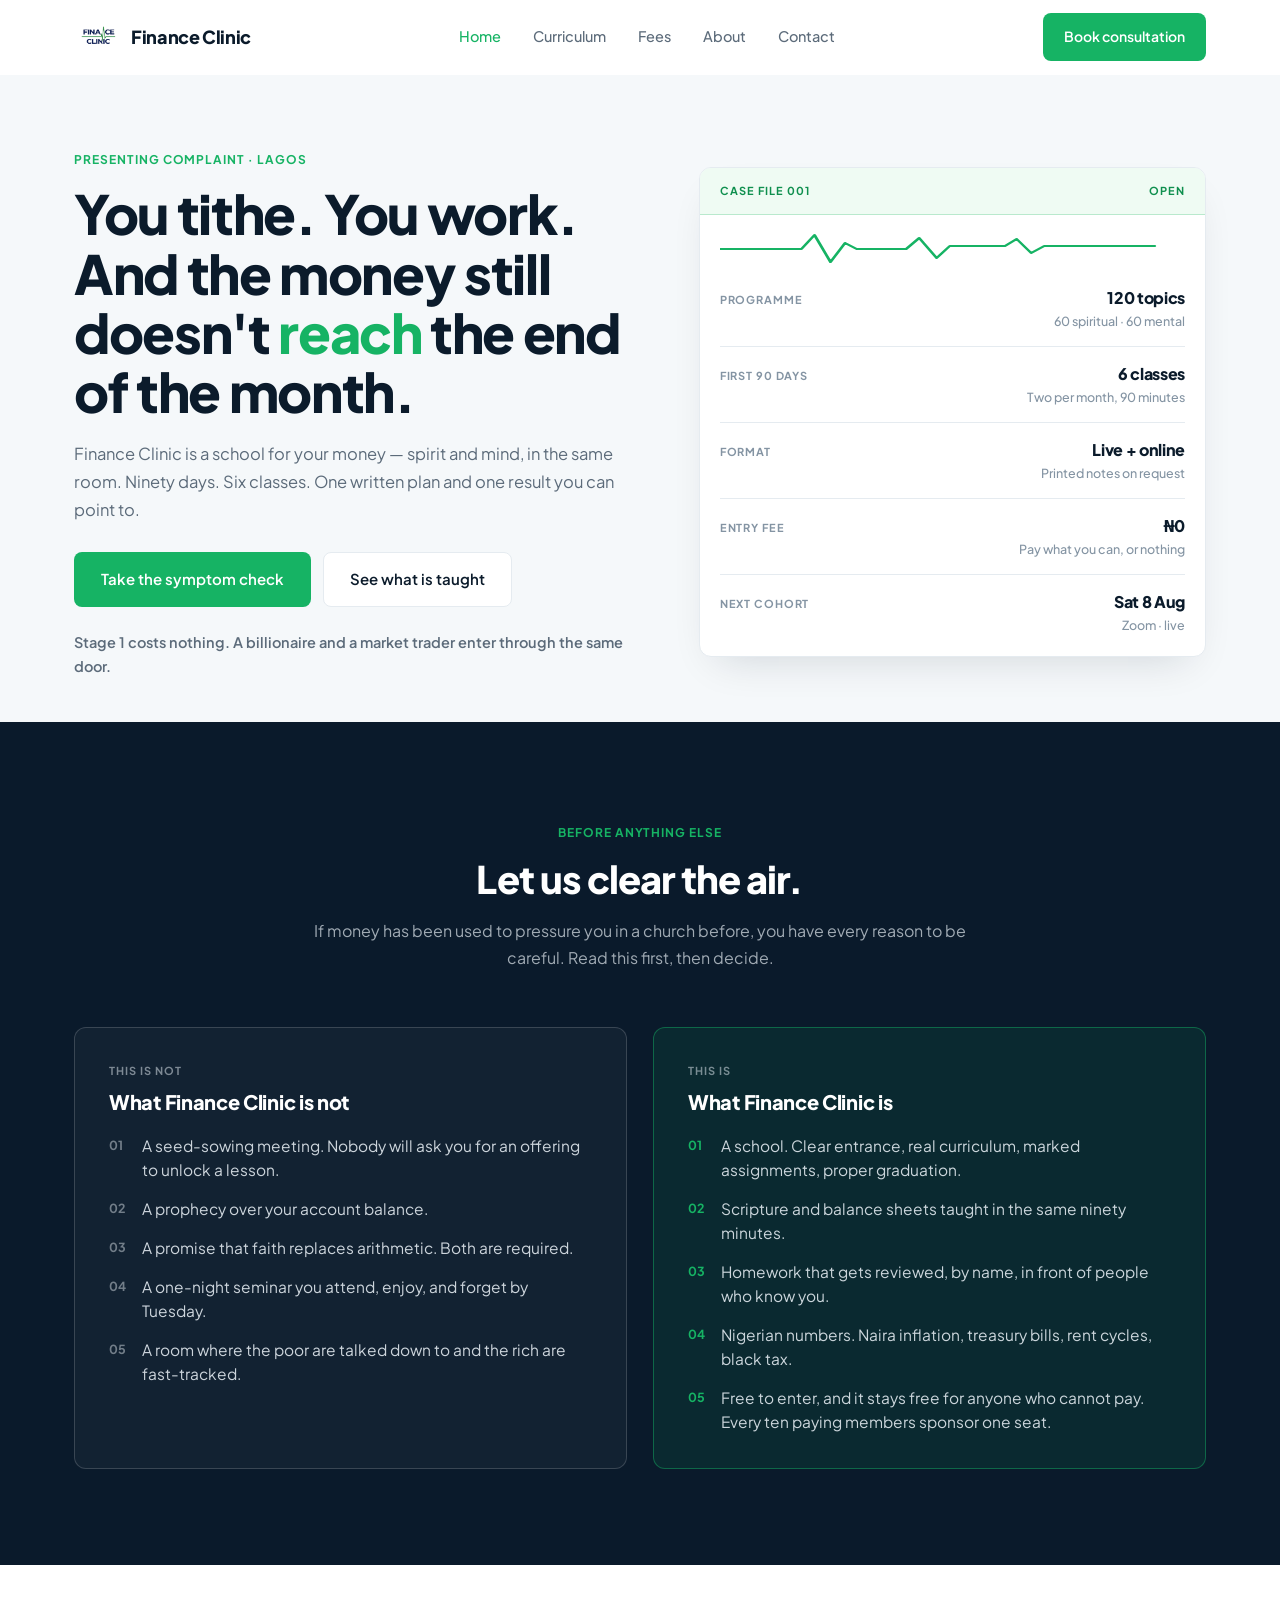
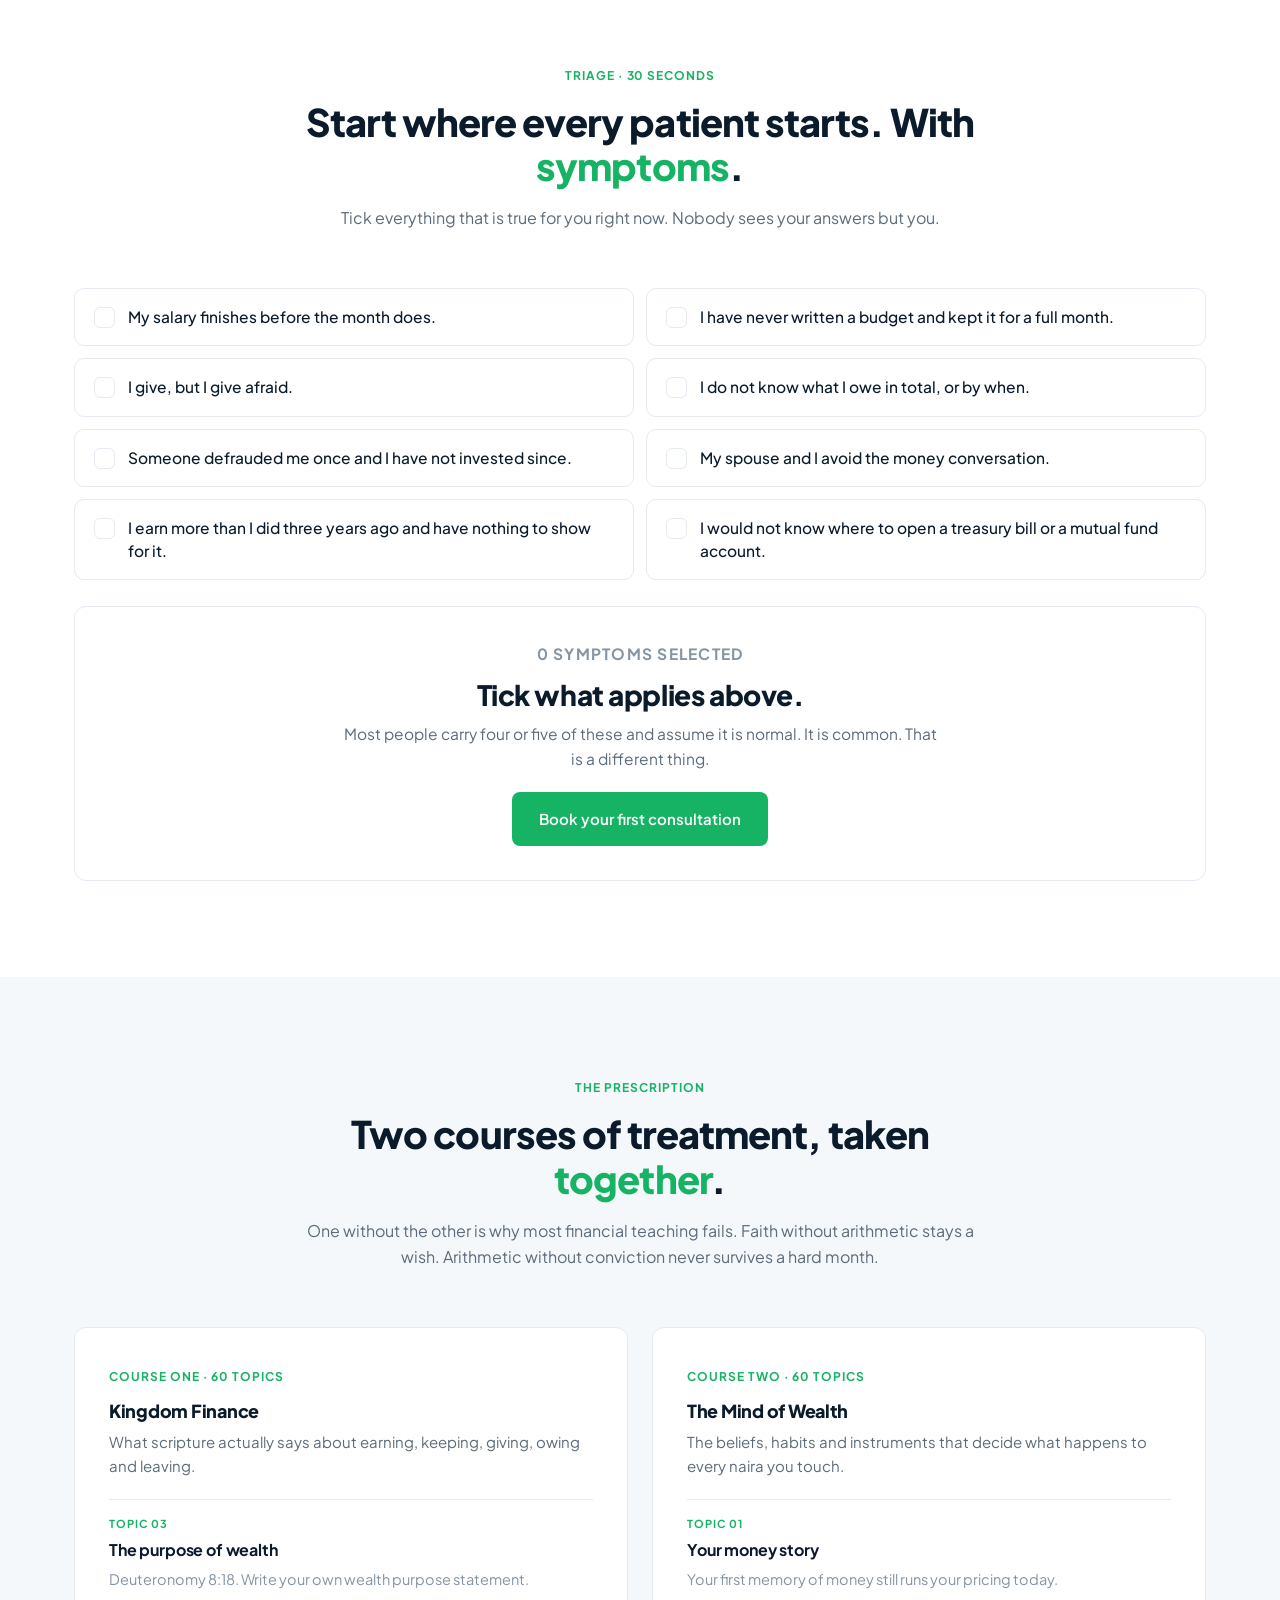
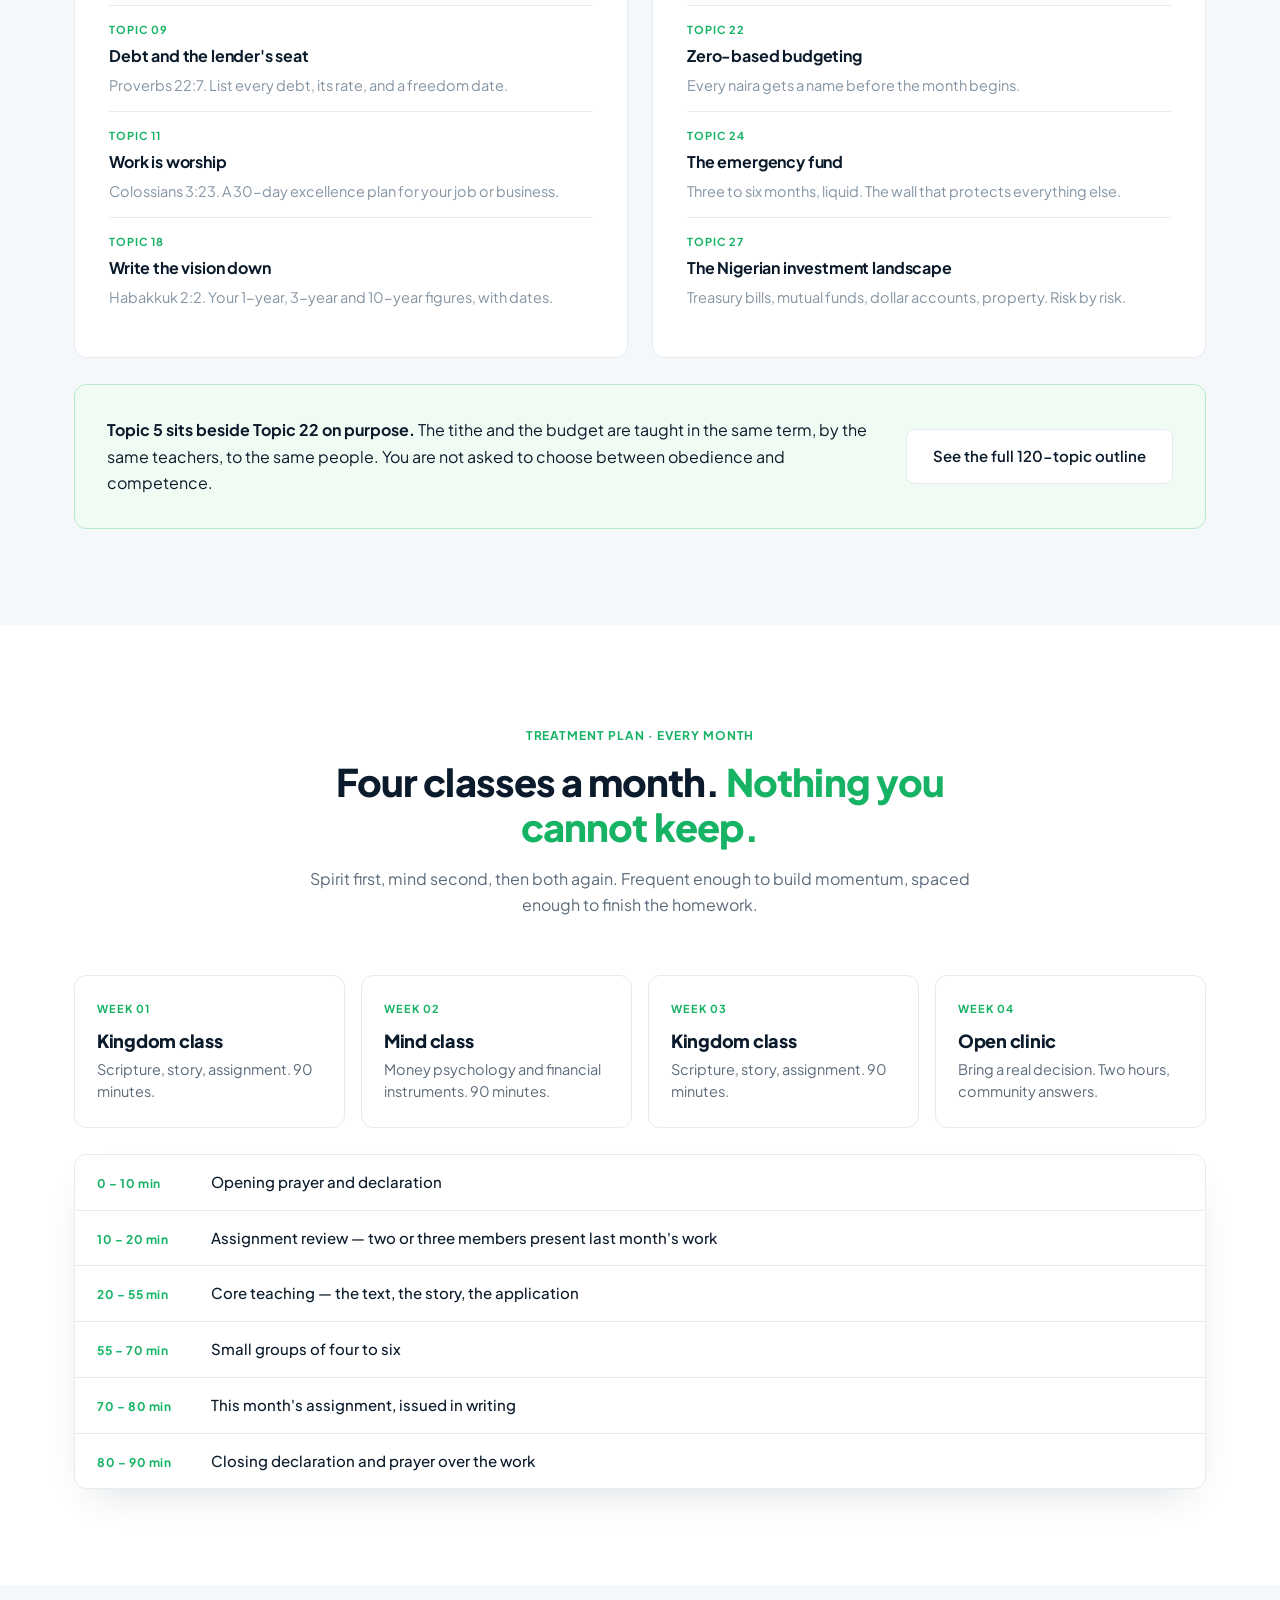
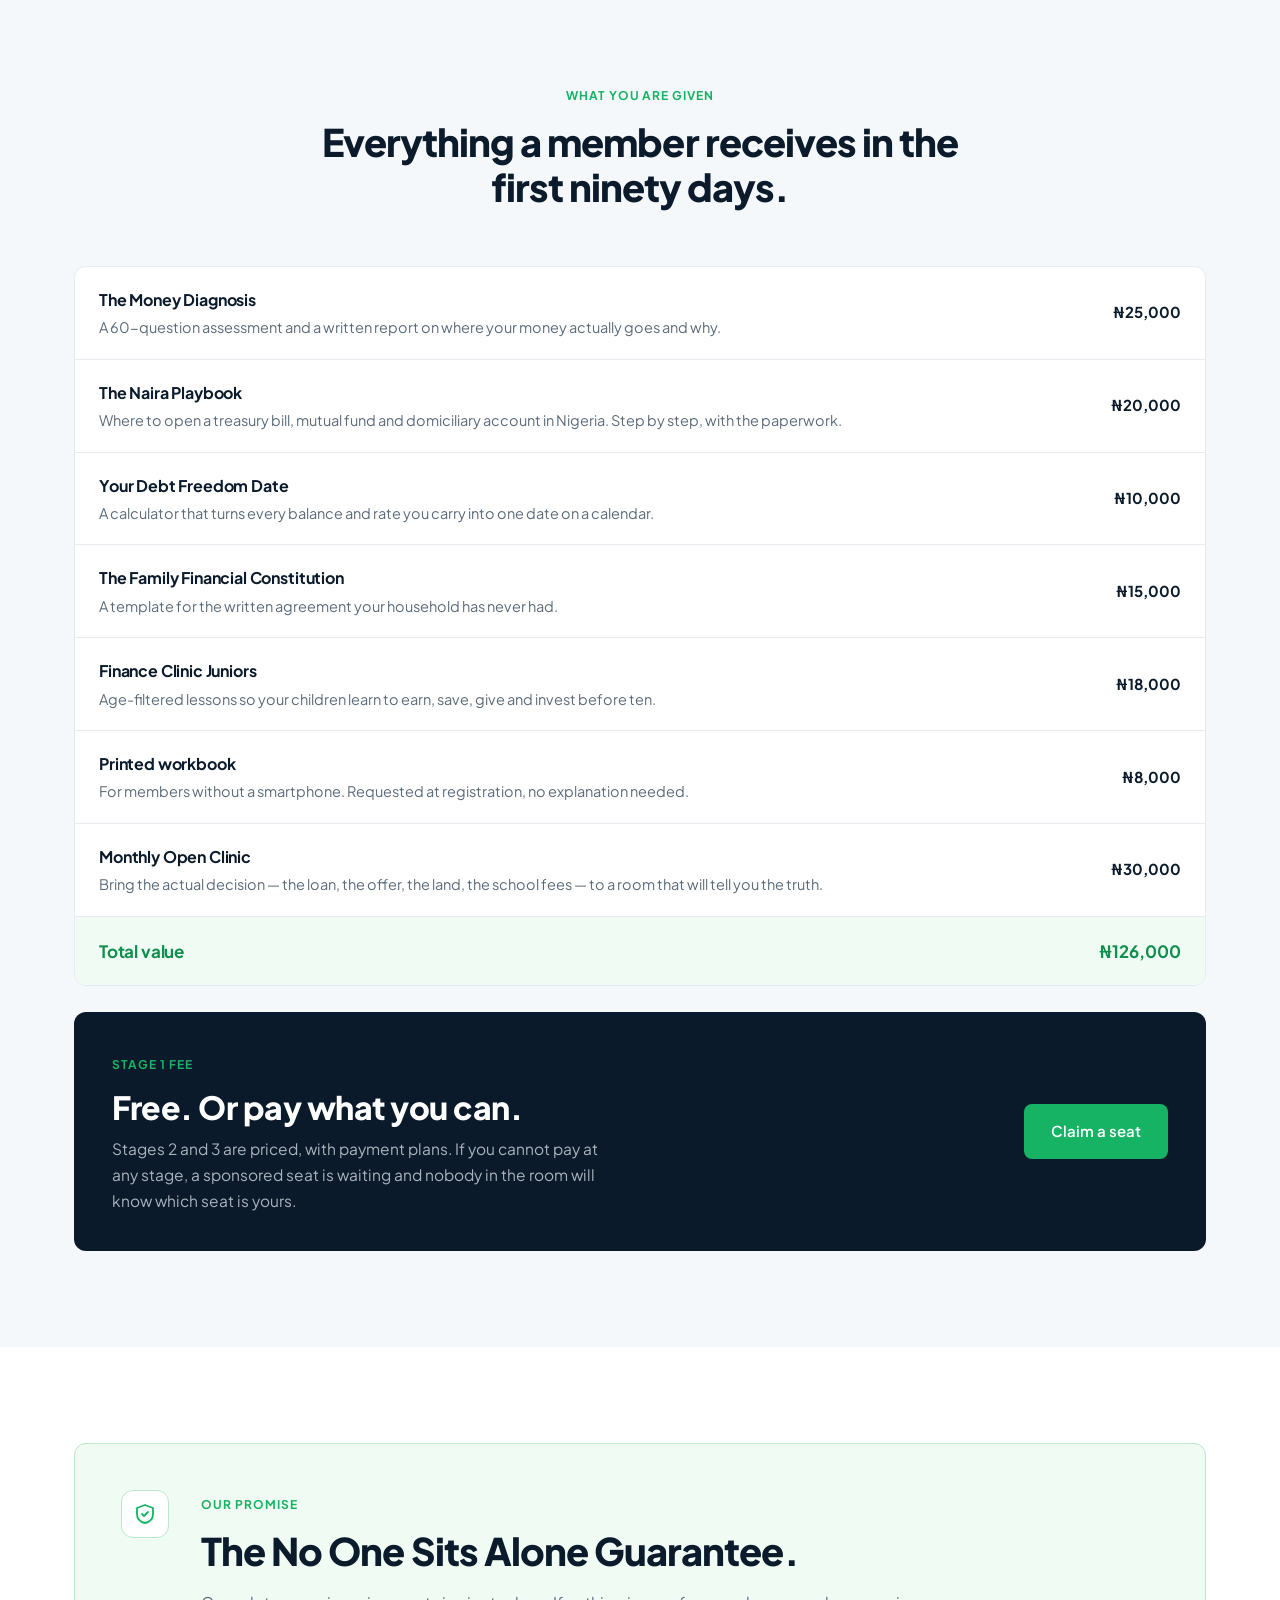
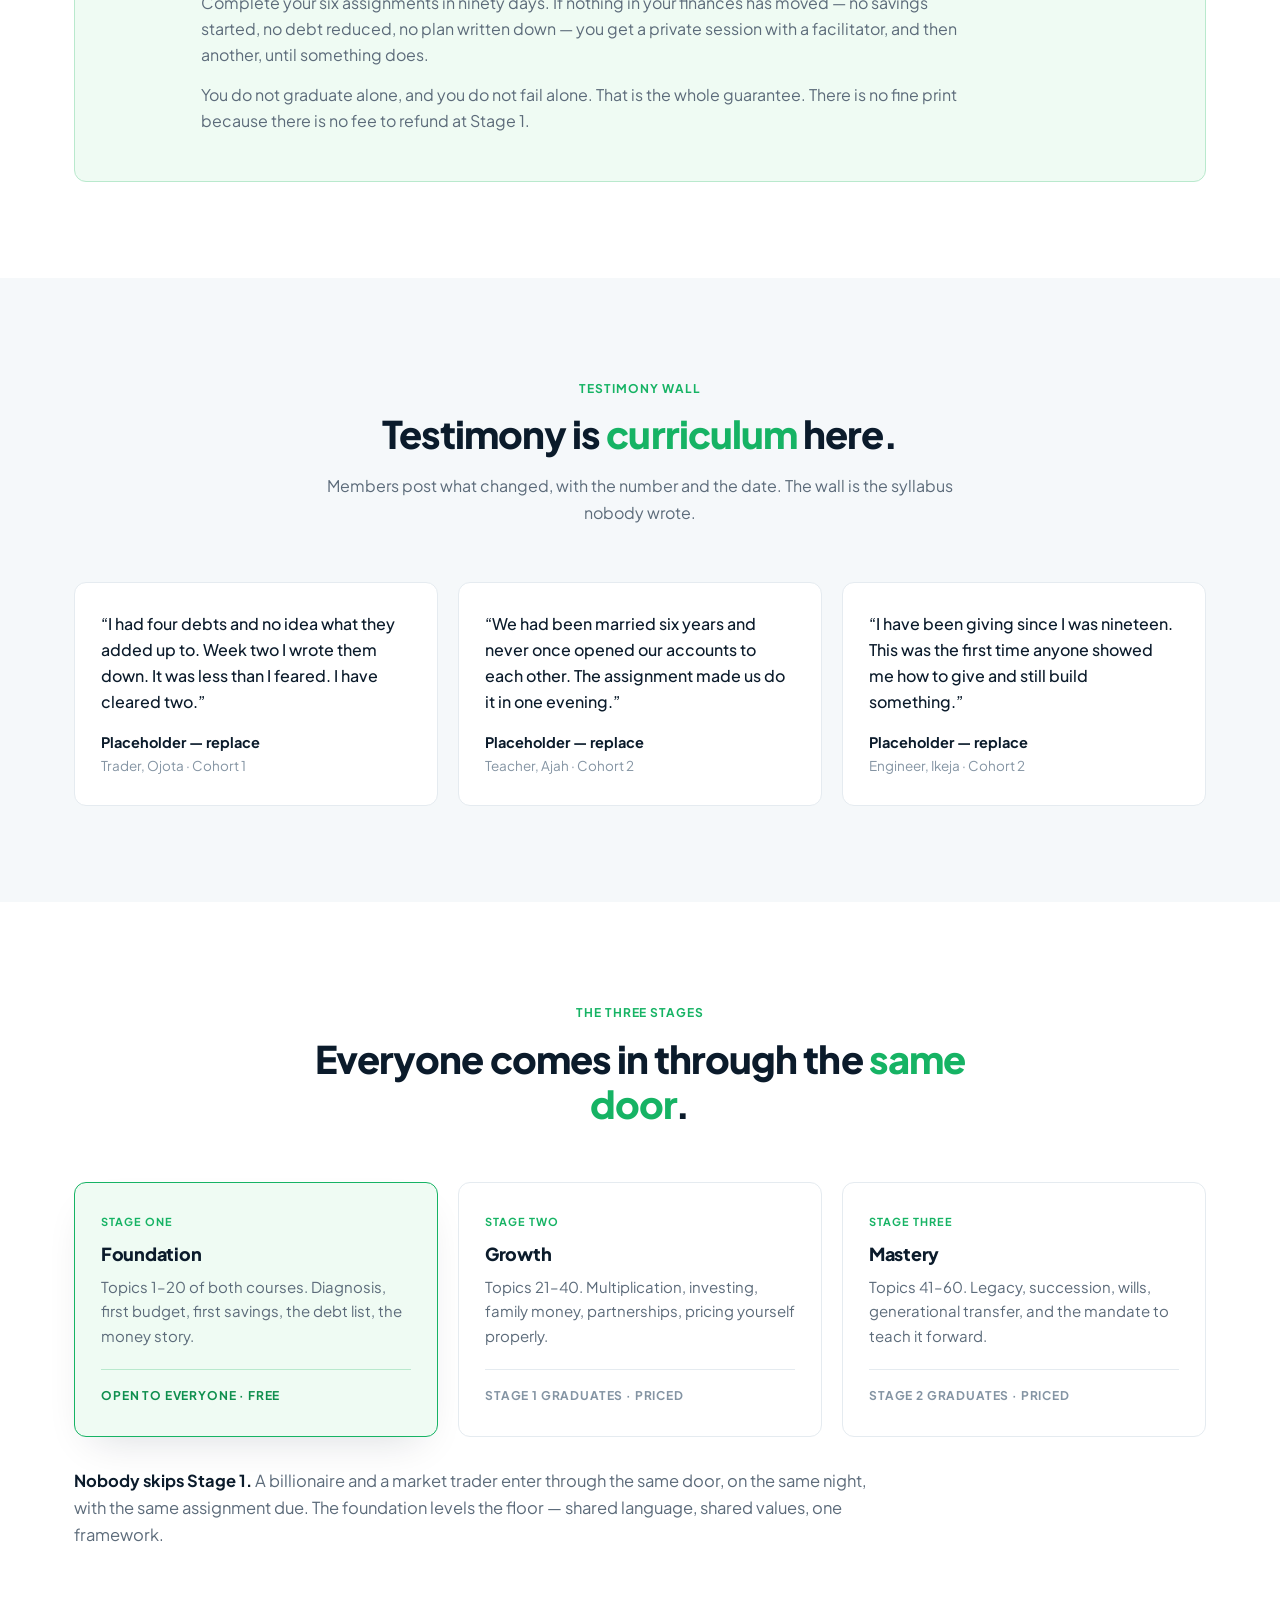
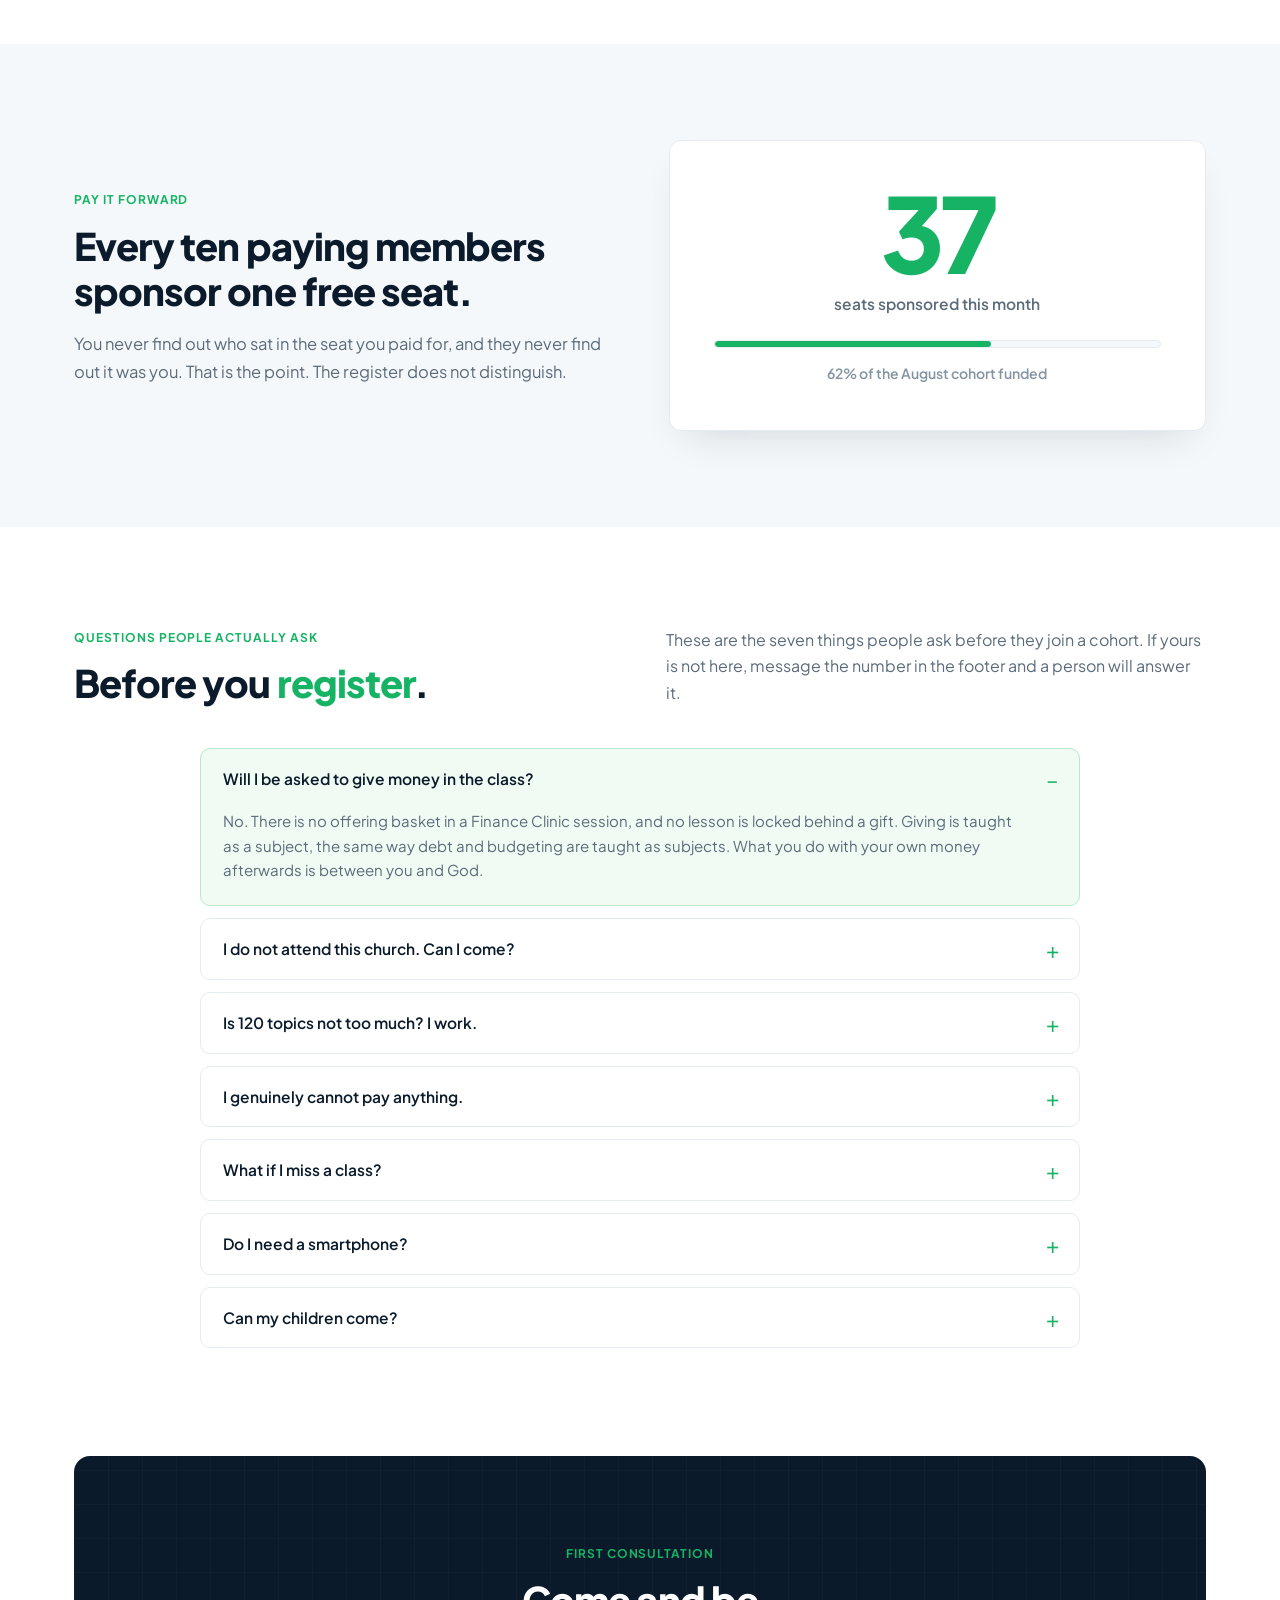
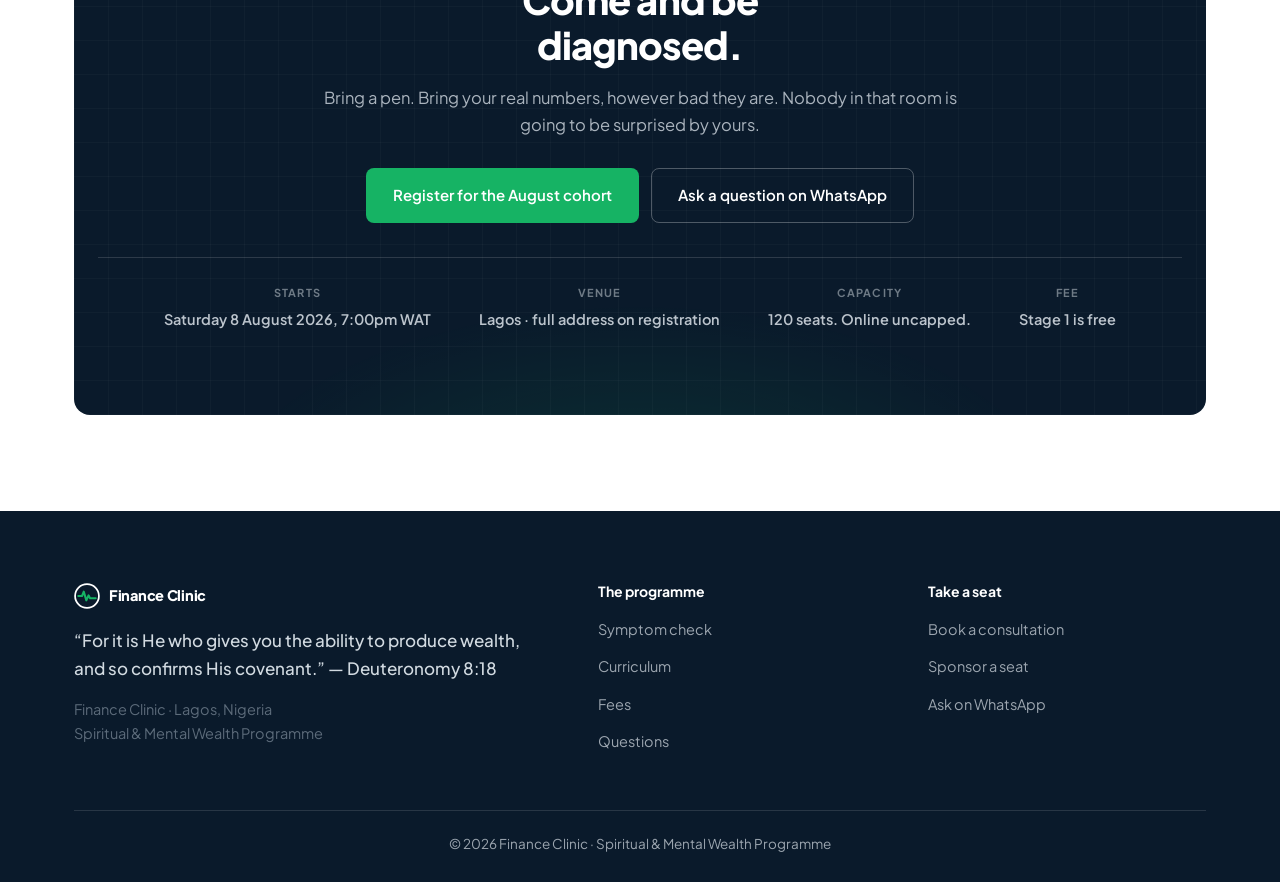
==== commit 11e06a3b: "feat: Replace inline SVG brand mark with logo image assets/img/logo.webp in header and footer across" ====
--- a/index.html
+++ b/index.html
@@ -30,7 +30,7 @@
 <nav class="nav" id="nav">
   <div class="wrap nav__in">
     <a class="brand" href="index.html">
-      <svg viewBox="0 0 24 24" aria-hidden="true"><circle cx="12" cy="12" r="11" fill="none" stroke="#0B1B2B" stroke-width="1.6"/><path d="M4 12h3.4l1.6-4 2.4 8 2-4.6 1.4 2.6H20" fill="none" stroke="#16B364" stroke-width="1.9" stroke-linecap="round" stroke-linejoin="round"/></svg>
+      <img src="assets/img/logo.webp" alt="Finance Clinic" class="brand__img" width="32" height="32">
       Finance Clinic
     </a>
     <div class="nav__links">
--- a/assets/styles.min.css
+++ b/assets/styles.min.css
@@ -1 +1 @@
-:root{--navy:#0A1A2B;--ink:#0B1B2B;--body:#5C6B7A;--muted:#8494A3;--green:#16B364;--green-dk:#0F8F4E;--green-tint:#EFFBF3;--green-line:#B9E9CD;--bg:#F5F8FA;--white:#FFFFFF;--line:#E5EBF0;--r:12px;--r-sm:8px;--pad:clamp(64px,7.5vw,110px);--wrap:1180px;--shadow:0 18px 40px -18px rgba(11,27,43,.16);}*{box-sizing:border-box;margin:0;padding:0}html{scroll-behavior:smooth;-webkit-text-size-adjust:100%}body{background:var(--white);color:var(--ink);font-family:"Plus Jakarta Sans",-apple-system,sans-serif;font-size:16px;line-height:1.65;-webkit-font-smoothing:antialiased}img,svg{display:block;max-width:100%}a{color:inherit}:focus-visible{outline:2.5px solid var(--green);outline-offset:3px;border-radius:4px}.wrap{width:100%;max-width:var(--wrap);margin:0 auto;padding:0 24px}.sec{padding:var(--pad) 0}.sec--bg{background:var(--bg)}.sec--navy{background:var(--navy);color:#E8EFF5}h1,h2,h3,h4{line-height:1.18;letter-spacing:-.025em;font-weight:800}h1{font-size:clamp(34px,4.9vw,54px);line-height:1.1}h2{font-size:clamp(28px,3.6vw,42px)}h3{font-size:clamp(19px,1.6vw,21px);letter-spacing:-.015em}.g{color:var(--green)}p{color:var(--body)}.lede{font-size:16.5px;line-height:1.7}.eyebrow{display:inline-block;font-size:12px;font-weight:700;letter-spacing:.08em;text-transform:uppercase;color:var(--green);margin-bottom:14px}.eyebrow--pale{color:var(--green)}.head{text-align:center;max-width:680px;margin:0 auto clamp(38px,4.5vw,56px)}.head h2{margin-bottom:16px}.head p{font-size:16px}.head--l{text-align:left;margin-left:0;margin-right:0}.sec--navy .head h2{color:#fff}.sec--navy .head p{color:rgba(232,239,245,.68)}.btn{display:inline-flex;align-items:center;justify-content:center;gap:8px;font-family:inherit;font-size:15px;font-weight:600;padding:14px 26px;border-radius:var(--r-sm);border:1.5px solid transparent;text-decoration:none;cursor:pointer;transition:background .18s,transform .18s,border-color .18s,color .18s}.btn--green{background:var(--green);color:#fff}.btn--green:hover{background:var(--green-dk);transform:translateY(-2px)}.btn--out{background:var(--white);color:var(--ink);border-color:var(--line)}.btn--out:hover{border-color:var(--green);color:var(--green);transform:translateY(-2px)}.btn--onNavy{background:transparent;color:#fff;border-color:rgba(255,255,255,.28)}.btn--onNavy:hover{border-color:#fff;transform:translateY(-2px)}.btn--sm{padding:11px 20px;font-size:14px}.nav{position:sticky;top:0;z-index:80;background:rgba(255,255,255,.94);backdrop-filter:blur(10px);border-bottom:1px solid transparent;transition:border-color .25s}.nav.stuck{border-bottom-color:var(--line)}.nav__in{display:flex;align-items:center;justify-content:space-between;gap:22px;height:74px}.brand{display:flex;align-items:center;gap:9px;text-decoration:none;font-weight:800;font-size:18px;letter-spacing:-.02em}.brand svg{width:26px;height:26px;flex:none}.nav__links{display:flex;gap:32px}.nav__links a{font-size:14.5px;font-weight:500;color:var(--body);text-decoration:none;transition:color .16s}.nav__links a:hover{color:var(--green)}@media(max-width:940px){.nav__links{display:none}}@media(max-width:420px){.nav .btn{display:none}}.hero{background:var(--bg);padding:clamp(48px,6vw,84px) 0 clamp(60px,7vw,100px)}.hero__grid{display:grid;grid-template-columns:1.06fr .94fr;gap:clamp(34px,5vw,64px);align-items:center}.hero h1{margin-bottom:20px}.hero h1 span{color:var(--green)}.hero p.lede{max-width:46ch}.hero__btns{display:flex;flex-wrap:wrap;gap:12px;margin:30px 0 24px}.hero__note{font-size:14.5px;color:var(--body);max-width:44ch}@media(max-width:900px){.hero__grid{grid-template-columns:1fr}}.file{background:var(--white);border:1px solid var(--line);border-radius:var(--r);box-shadow:var(--shadow);overflow:hidden}.file__top{display:flex;align-items:center;justify-content:space-between;gap:12px;padding:14px 20px;background:var(--green-tint);border-bottom:1px solid var(--green-line)}.file__top span{font-size:11px;font-weight:700;letter-spacing:.09em;text-transform:uppercase;color:var(--green-dk)}.pulse{width:100%;height:48px;padding:14px 20px 0}.pulse path{fill:none;stroke:var(--green);stroke-width:2;stroke-linecap:round;stroke-linejoin:round}.pulse--anim path{stroke-dasharray:600;stroke-dashoffset:600;animation:trace 2.1s ease-out .35s forwards}@keyframes trace{to{stroke-dashoffset:0}}.vitals{padding:6px 20px 20px}.vital{display:flex;justify-content:space-between;align-items:baseline;gap:16px;padding:13px 0;border-bottom:1px solid var(--line)}.vital:last-child{border-bottom:0;padding-bottom:0}.vital__k{font-size:11px;font-weight:700;letter-spacing:.08em;text-transform:uppercase;color:var(--muted)}.vital__v{font-size:16px;font-weight:800;letter-spacing:-.02em;text-align:right}.vital__v small{display:block;font-weight:500;font-size:12.5px;color:var(--muted);letter-spacing:0}.two{display:grid;grid-template-columns:1fr 1fr;gap:clamp(18px,2.6vw,26px)}@media(max-width:800px){.two{grid-template-columns:1fr}}.panel{border:1px solid rgba(255,255,255,.16);border-radius:var(--r);padding:clamp(24px,3vw,34px);background:rgba(255,255,255,.035)}.panel--yes{background:rgba(22,179,100,.1);border-color:rgba(22,179,100,.45)}.panel__lab{display:block;font-size:11px;font-weight:700;letter-spacing:.09em;text-transform:uppercase;color:rgba(232,239,245,.5);margin-bottom:10px}.panel h3{color:#fff;margin-bottom:20px;font-size:20px}.panel ul{list-style:none;display:grid;gap:15px}.panel li{display:flex;gap:13px;font-size:15.5px;line-height:1.55;color:rgba(232,239,245,.87)}.panel li b{flex:none;width:20px;font-size:12.5px;font-weight:700;color:rgba(232,239,245,.45);padding-top:2px}.panel--yes li b{color:var(--green)}.syms{display:grid;grid-template-columns:1fr 1fr;gap:12px;margin-bottom:26px}@media(max-width:760px){.syms{grid-template-columns:1fr}}.sym{display:flex;align-items:flex-start;gap:13px;padding:17px 19px;cursor:pointer;background:var(--white);border:1.5px solid var(--line);border-radius:10px;font-size:15.5px;line-height:1.45;font-weight:500;transition:border-color .16s,background .16s}.sym:hover{border-color:var(--green-line)}.sym input{position:absolute;opacity:0;width:0;height:0}.sym__box{flex:none;width:21px;height:21px;margin-top:1px;border:1.5px solid var(--line);border-radius:6px;display:grid;place-items:center;background:var(--white);transition:background .16s,border-color .16s}.sym__box svg{width:12px;height:12px;opacity:0;transition:opacity .16s;fill:none;stroke:#fff;stroke-width:2.8;stroke-linecap:round;stroke-linejoin:round}.sym input:checked ~ .sym__box{background:var(--green);border-color:var(--green)}.sym input:checked ~ .sym__box svg{opacity:1}.sym:has(input:checked){border-color:var(--green);background:var(--green-tint)}.sym input:focus-visible ~ .sym__box{outline:2.5px solid var(--green);outline-offset:3px}.verdict{background:var(--white);border:1.5px solid var(--line);border-radius:var(--r);padding:clamp(24px,3vw,34px);text-align:center}.verdict[data-state="active"]{border-color:var(--green);background:var(--green-tint)}.verdict__n{font-size:12px;font-weight:700;letter-spacing:.08em;text-transform:uppercase;color:var(--muted)}.verdict h3{font-size:clamp(21px,2.6vw,28px);margin:11px 0 10px}.verdict p{max-width:54ch;margin:0 auto;font-size:15.5px}.verdict .btn{margin-top:20px}.rx{display:grid;grid-template-columns:1fr 1fr;gap:clamp(18px,2.6vw,24px)}@media(max-width:820px){.rx{grid-template-columns:1fr}}.track{background:var(--white);border:1px solid var(--line);border-radius:var(--r);padding:clamp(26px,3vw,34px)}.track h3{margin-bottom:8px}.track > p{font-size:15px;margin-bottom:20px}.topic{padding:15px 0;border-top:1px solid var(--line);display:grid;gap:4px}.topic b{font-size:11px;font-weight:700;letter-spacing:.08em;text-transform:uppercase;color:var(--green)}.topic strong{font-size:16px;font-weight:700;letter-spacing:-.01em}.topic span{font-size:14.5px;color:var(--muted);line-height:1.55}.seam{margin-top:clamp(20px,2.6vw,26px);background:var(--green-tint);border:1px solid var(--green-line);border-radius:var(--r);padding:clamp(24px,3vw,32px);display:flex;gap:clamp(18px,3vw,34px);align-items:center;flex-wrap:wrap}.seam p{flex:1 1 340px;font-size:16px;color:var(--ink)}.weeks{display:grid;grid-template-columns:repeat(4,1fr);gap:16px}@media(max-width:900px){.weeks{grid-template-columns:1fr 1fr}}@media(max-width:520px){.weeks{grid-template-columns:1fr}}.week{background:var(--white);border:1px solid var(--line);border-radius:var(--r);padding:24px 22px;transition:box-shadow .2s,transform .2s,border-color .2s}.week:hover{box-shadow:var(--shadow);transform:translateY(-3px);border-color:var(--green-line)}.week b{display:block;font-size:11px;font-weight:700;letter-spacing:.09em;text-transform:uppercase;color:var(--green);margin-bottom:12px}.week h3{font-size:18px;margin-bottom:7px}.week p{font-size:14.5px;line-height:1.55}.rota{margin-top:clamp(20px,2.6vw,26px);background:var(--white);border:1px solid var(--line);border-radius:var(--r);overflow:hidden}.rota__row{display:grid;grid-template-columns:96px 1fr;gap:18px;padding:15px 22px;border-bottom:1px solid var(--line);align-items:baseline}.rota__row:last-child{border-bottom:0}.rota__row b{font-size:12px;font-weight:700;letter-spacing:.05em;color:var(--green)}.rota__row span{font-size:15px;font-weight:500}@media(max-width:560px){.rota__row{grid-template-columns:1fr;gap:3px}}.stack{background:var(--white);border:1px solid var(--line);border-radius:var(--r);overflow:hidden}.item{display:grid;grid-template-columns:1fr auto;gap:20px;padding:20px 24px;border-bottom:1px solid var(--line);align-items:center}.item b{display:block;font-size:16px;font-weight:700;letter-spacing:-.01em}.item p{font-size:14.5px;line-height:1.55;margin-top:3px}.item span{font-size:15px;font-weight:700;white-space:nowrap;color:var(--ink)}.item--tot{background:var(--green-tint);border-bottom:0}.item--tot b,.item--tot span{color:var(--green-dk);font-size:17px}@media(max-width:560px){.item{grid-template-columns:1fr;gap:6px}}.fee{margin-top:clamp(20px,2.6vw,26px);background:var(--navy);border-radius:var(--r);padding:clamp(26px,3.4vw,38px);display:flex;gap:clamp(20px,4vw,44px);align-items:center;justify-content:space-between;flex-wrap:wrap}.fee h3{color:#fff;font-size:clamp(24px,3vw,32px);margin-bottom:10px}.fee p{color:rgba(232,239,245,.72);font-size:15.5px;max-width:46ch}.fee > div{flex:1 1 320px}.promise{background:var(--green-tint);border:1.5px solid var(--green-line);border-radius:var(--r);padding:clamp(28px,4vw,46px);display:flex;gap:clamp(20px,3vw,32px);align-items:flex-start;flex-wrap:wrap}.promise__ic{width:48px;height:48px;flex:none;border-radius:12px;background:var(--white);border:1px solid var(--green-line);display:grid;place-items:center}.promise__ic svg{width:24px;height:24px;fill:none;stroke:var(--green);stroke-width:1.8;stroke-linecap:round;stroke-linejoin:round}.promise__bd{flex:1 1 420px}.promise h2{margin-bottom:16px}.promise p{font-size:16px;max-width:64ch}.promise p + p{margin-top:13px}.tst3{display:grid;grid-template-columns:repeat(3,1fr);gap:20px}@media(max-width:900px){.tst3{grid-template-columns:1fr}}.tst{background:var(--white);border:1px solid var(--line);border-radius:var(--r);padding:28px 26px;display:flex;flex-direction:column;gap:16px}.tst blockquote{font-size:16px;line-height:1.62;color:var(--ink);font-weight:500}.tst figcaption{font-size:13.5px;color:var(--muted);margin-top:auto}.tst figcaption b{display:block;color:var(--ink);font-size:14.5px;font-weight:700}.stages{display:grid;grid-template-columns:repeat(3,1fr);gap:20px}@media(max-width:900px){.stages{grid-template-columns:1fr;max-width:520px;margin:0 auto}}.stage{background:var(--white);border:1px solid var(--line);border-radius:var(--r);padding:30px 26px}.stage--now{border:1.5px solid var(--green);background:var(--green-tint);box-shadow:var(--shadow)}.stage b{display:block;font-size:11px;font-weight:700;letter-spacing:.09em;text-transform:uppercase;color:var(--green);margin-bottom:12px}.stage h3{margin-bottom:10px}.stage p{font-size:15px}.stage__meta{margin-top:20px;padding-top:16px;border-top:1px solid var(--line);font-size:12px;font-weight:700;letter-spacing:.07em;text-transform:uppercase;color:var(--muted)}.stage--now .stage__meta{border-top-color:var(--green-line);color:var(--green-dk)}.gate{margin-top:clamp(22px,3vw,30px);font-size:16.5px;max-width:66ch}.gate strong{color:var(--ink);font-weight:700}.fwd{display:grid;grid-template-columns:1fr 1fr;gap:clamp(28px,4.5vw,60px);align-items:center}@media(max-width:820px){.fwd{grid-template-columns:1fr}}.fwd h2{margin-bottom:16px}.counter{background:var(--white);border:1px solid var(--line);border-radius:var(--r);box-shadow:var(--shadow);padding:clamp(30px,3.8vw,44px);text-align:center}.counter__n{font-size:clamp(64px,9vw,104px);font-weight:800;line-height:.9;letter-spacing:-.05em;color:var(--green)}.counter__l{margin-top:12px;font-size:15.5px;color:var(--body);font-weight:600}.bar{height:8px;border-radius:99px;background:var(--bg);border:1px solid var(--line);margin-top:24px;overflow:hidden}.bar i{display:block;height:100%;width:62%;background:var(--green);border-radius:99px}.counter__f{margin-top:14px;font-size:14px;color:var(--muted);font-weight:600}.faq__top{display:grid;grid-template-columns:1fr 1fr;gap:clamp(24px,4vw,60px);align-items:end;margin-bottom:clamp(28px,3.4vw,42px)}@media(max-width:800px){.faq__top{grid-template-columns:1fr}}.q{background:var(--white);border:1px solid var(--line);border-radius:10px;margin-bottom:12px;overflow:hidden}.q[open]{background:var(--green-tint);border-color:var(--green-line)}.q summary{list-style:none;cursor:pointer;padding:19px 52px 19px 22px;position:relative;font-size:15.5px;font-weight:600;line-height:1.4}.q summary::-webkit-details-marker{display:none}.q summary::after{content:"+";position:absolute;right:20px;top:15px;font-size:22px;font-weight:400;color:var(--green)}.q[open] summary::after{content:"–"}.q p{padding:0 22px 22px;font-size:15px;max-width:76ch}.final{padding:0 0 var(--pad)}.cta{position:relative;overflow:hidden;border-radius:16px;text-align:center;padding:clamp(48px,6.5vw,86px) 24px;background:var(--navy)}.cta::before{content:"";position:absolute;inset:0;opacity:.55;background:radial-gradient(620px 320px at 50% 120%,rgba(22,179,100,.3),transparent 70%),repeating-linear-gradient(90deg,rgba(255,255,255,.05) 0 1px,transparent 1px 34px),repeating-linear-gradient(0deg,rgba(255,255,255,.05) 0 1px,transparent 1px 34px)}.cta > *{position:relative}.cta h2{color:#fff;max-width:16ch;margin:0 auto 16px}.cta p{color:rgba(232,239,245,.72);max-width:54ch;margin:0 auto;font-size:16.5px}.cta__btns{display:flex;gap:12px;justify-content:center;flex-wrap:wrap;margin-top:30px}.cta__meta{display:flex;justify-content:center;gap:clamp(20px,4vw,48px);flex-wrap:wrap;margin-top:34px;padding-top:26px;border-top:1px solid rgba(255,255,255,.14)}.cta__meta div{font-size:14.5px;color:rgba(232,239,245,.8);font-weight:600}.cta__meta b{display:block;font-size:11px;letter-spacing:.1em;text-transform:uppercase;color:rgba(232,239,245,.45);margin-bottom:6px;font-weight:700}.foot{background:var(--navy);color:rgba(232,239,245,.66);padding:clamp(50px,6vw,72px) 0 0}.foot__grid{display:grid;grid-template-columns:1.7fr 1fr 1fr;gap:clamp(26px,4vw,52px)}@media(max-width:820px){.foot__grid{grid-template-columns:1fr 1fr}}@media(max-width:540px){.foot__grid{grid-template-columns:1fr}}.foot .brand{color:#fff}.foot h4{color:#fff;font-size:14px;font-weight:700;margin-bottom:16px;letter-spacing:0}.foot ul{list-style:none;display:grid;gap:11px}.foot a{font-size:14.5px;text-decoration:none;transition:color .16s}.foot a:hover{color:var(--green)}.verse{font-size:17px;line-height:1.6;color:rgba(232,239,245,.9);max-width:44ch;margin-top:18px;font-weight:500}.foot__addr{font-size:14.5px;margin-top:16px}.foot__bar{margin-top:clamp(38px,5vw,56px);border-top:1px solid rgba(255,255,255,.12);padding:22px 0 26px;text-align:center;font-size:13.5px}.rv{opacity:0;transform:translateY(18px);transition:opacity .6s ease,transform .6s ease}.rv.on{opacity:1;transform:none}@media(prefers-reduced-motion:reduce){*{animation:none!important;transition:none!important}.rv{opacity:1;transform:none}.pulse--anim path{stroke-dashoffset:0}html{scroll-behavior:auto}}:root{--navy:#0A1A2B;--ink:#0B1B2B;--body:#5C6B7A;--muted:#8494A3;--green:#16B364;--green-dk:#0F8F4E;--green-tint:#EFFBF3;--green-line:#B9E9CD;--bg:#F5F8FA;--white:#FFFFFF;--line:#E5EBF0;--r:12px;--r-sm:8px;--pad:clamp(64px,7.5vw,110px);--wrap:1180px;--shadow:0 18px 40px -18px rgba(11,27,43,.16);}h3{font-size:clamp(18px,1.5vw,20px);letter-spacing:-.015em}.nav__links a:hover,.nav__links a.on{color:var(--green)}.hero{background:var(--bg);padding:clamp(46px,5.5vw,78px) 0 clamp(56px,6.5vw,92px)}.hero__grid{display:grid;grid-template-columns:1.05fr .95fr;gap:clamp(34px,5vw,64px);align-items:center}.hero h1{margin-bottom:18px}.inline{display:flex;flex-wrap:wrap;gap:18px;margin:18px 0 24px}.inline span{display:flex;align-items:center;gap:7px;font-size:14.5px;font-weight:600;color:var(--body)}.inline svg{width:17px;height:17px;fill:none;stroke:var(--green);stroke-width:2.4;stroke-linecap:round;stroke-linejoin:round}.bigfee{font-size:clamp(38px,4.6vw,50px);font-weight:800;letter-spacing:-.04em;margin-bottom:6px}.bigfee small{font-size:15px;font-weight:600;color:var(--muted);letter-spacing:0}.countdown{display:flex;align-items:center;gap:10px;flex-wrap:wrap;margin:20px 0 22px}.cd{background:var(--white);border:1px solid var(--line);border-radius:var(--r-sm);padding:9px 0;width:62px;text-align:center}.cd b{display:block;font-size:19px;font-weight:800;letter-spacing:-.02em;line-height:1.1}.cd span{display:block;font-size:10px;font-weight:700;letter-spacing:.07em;text-transform:uppercase;color:var(--muted);margin-top:2px}.cd__sep{font-size:18px;font-weight:700;color:var(--muted)}.hero__note{display:flex;align-items:center;gap:8px;font-size:14.5px;color:var(--body);font-weight:600;margin-top:22px}.hero__note svg{width:18px;height:18px;flex:none;fill:none;stroke:var(--green);stroke-width:1.8;stroke-linecap:round;stroke-linejoin:round}.vitals{padding:8px 20px 20px}.vital{display:flex;justify-content:space-between;align-items:baseline;gap:16px;padding:14px 0;border-bottom:1px solid var(--line)}.cards4{display:grid;grid-template-columns:repeat(4,1fr);gap:18px}.cards4{grid-template-columns:1fr 1fr}.cards4{grid-template-columns:1fr}.fcard{background:var(--white);border:1px solid var(--line);border-radius:var(--r);padding:26px 24px;transition:box-shadow .2s,transform .2s,border-color .2s}.fcard:hover{box-shadow:var(--shadow);transform:translateY(-3px);border-color:var(--green-line)}.fcard > svg{width:26px;height:26px;stroke:var(--green);fill:none;stroke-width:1.6;stroke-linecap:round;stroke-linejoin:round;margin-bottom:18px}.fcard h3{margin-bottom:9px}.fcard p{font-size:14.5px;line-height:1.6}.grid6{display:grid;grid-template-columns:repeat(3,1fr);gap:clamp(20px,3vw,34px)}.grid6{grid-template-columns:1fr 1fr}.grid6{grid-template-columns:1fr}.chk h3{display:flex;gap:10px;align-items:flex-start;margin-bottom:8px;font-size:17px}.chk h3 svg{width:19px;height:19px;flex:none;margin-top:2px;fill:none;stroke:var(--green);stroke-width:2.2;stroke-linecap:round;stroke-linejoin:round}.chk p{font-size:14.5px;line-height:1.6;padding-left:29px}.split{display:grid;grid-template-columns:1fr 1fr;gap:clamp(30px,4.5vw,64px);align-items:center}.split{grid-template-columns:1fr}.split--flip .split__media{order:2}.split h2{margin-bottom:16px}.split .btn{margin-top:26px}.ticks{list-style:none;display:grid;gap:13px;margin-top:22px}.ticks li{display:flex;gap:11px;font-size:15.5px;align-items:flex-start}.ticks li svg{width:19px;height:19px;flex:none;margin-top:3px;fill:none;stroke:var(--green);stroke-width:2.2;stroke-linecap:round;stroke-linejoin:round}.sec--navy .ticks li{color:rgba(232,239,245,.87)}.rota{background:var(--white);border:1px solid var(--line);border-radius:var(--r);overflow:hidden;box-shadow:var(--shadow)}.mods{display:grid;grid-template-columns:repeat(3,1fr);gap:18px}.mods{grid-template-columns:1fr 1fr}.mods{grid-template-columns:1fr}.mod{background:var(--white);border:1px solid var(--line);border-radius:var(--r);padding:24px 22px;transition:box-shadow .2s,transform .2s,border-color .2s}.mod:hover{box-shadow:var(--shadow);transform:translateY(-3px);border-color:var(--green-line)}.mod__l{width:38px;height:38px;border-radius:10px;background:var(--green-tint);border:1px solid var(--green-line);display:grid;place-items:center;font-weight:800;color:var(--green-dk);font-size:15px;margin-bottom:16px}.mod h3{margin-bottom:7px;font-size:17.5px}.mod p{font-size:14px;line-height:1.55}.mod__r{margin-top:14px;padding-top:12px;border-top:1px solid var(--line);font-size:11.5px;font-weight:700;letter-spacing:.07em;text-transform:uppercase;color:var(--muted)}.course{margin-bottom:clamp(28px,3.4vw,44px)}.course__hd{display:flex;gap:16px;align-items:baseline;flex-wrap:wrap;margin-bottom:20px}.course__hd h3{font-size:clamp(21px,2.4vw,26px)}.course__hd span{font-size:13px;font-weight:700;letter-spacing:.07em;text-transform:uppercase;color:var(--green)}.m{background:var(--white);border:1px solid var(--line);border-radius:10px;margin-bottom:10px;overflow:hidden}.m[open]{border-color:var(--green-line)}.m summary{list-style:none;cursor:pointer;padding:17px 52px 17px 20px;position:relative;font-size:15.5px;font-weight:700;line-height:1.4}.m summary::-webkit-details-marker{display:none}.m summary::after{content:"+";position:absolute;right:20px;top:13px;font-size:22px;font-weight:400;color:var(--green)}.m[open] summary::after{content:"–"}.m summary em{display:block;font-style:normal;font-size:13.5px;font-weight:500;color:var(--muted);margin-top:2px}.m ol{list-style:none;padding:0 20px 18px;display:grid;grid-template-columns:1fr 1fr;gap:0 24px}.m ol{grid-template-columns:1fr}.m li{display:flex;gap:12px;padding:9px 0;border-top:1px solid var(--line);font-size:14.5px;line-height:1.45}.m li b{flex:none;width:26px;font-size:12px;font-weight:700;color:var(--green);padding-top:2px}.final{padding:0 0 var(--pad)}:root{--navy:#0A1A2B;--ink:#0B1B2B;--body:#5C6B7A;--muted:#8494A3;--green:#16B364;--green-dk:#0F8F4E;--green-tint:#EFFBF3;--green-line:#B9E9CD;--bg:#F5F8FA;--white:#FFFFFF;--line:#E5EBF0;--red:#D9534F;--r:12px;--r-sm:8px;--pad:clamp(64px,7.5vw,110px);--wrap:1180px;--shadow:0 18px 40px -18px rgba(11,27,43,.16);}.hero p{max-width:46ch}.hero__btns{display:flex;flex-wrap:wrap;gap:12px;margin-top:28px}.plans{display:grid;grid-template-columns:repeat(3,1fr);gap:20px;align-items:stretch}.plans{grid-template-columns:1fr;max-width:520px;margin:0 auto}.plan{background:var(--white);border:1px solid var(--line);border-radius:var(--r);padding:30px 26px;display:flex;flex-direction:column}.plan--now{border:1.5px solid var(--green);background:var(--green-tint);box-shadow:var(--shadow)}.plan__badge{align-self:flex-start;font-size:11px;font-weight:700;letter-spacing:.07em;text-transform:uppercase;color:var(--green-dk);background:#fff;border:1px solid var(--green-line);border-radius:99px;padding:5px 11px;margin-bottom:14px}.plan h3{margin-bottom:9px}.plan__sub{font-size:14.5px;line-height:1.6;min-height:62px;padding-bottom:20px;border-bottom:1px solid var(--line)}.plan--now .plan__sub{border-bottom-color:var(--green-line)}.plan__price{font-size:clamp(32px,3.6vw,40px);font-weight:800;letter-spacing:-.04em;margin:20px 0 4px}.plan__price span{font-size:15px;font-weight:600;color:var(--muted);letter-spacing:0}.plan__note{font-size:13.5px;color:var(--muted);font-weight:600;margin-bottom:22px}.plan .btn{margin-top:auto;width:100%}.tblwrap{background:var(--white);border:1px solid var(--line);border-radius:var(--r);box-shadow:var(--shadow);overflow-x:auto}table{border-collapse:collapse;width:100%;min-width:660px}caption{text-align:left;padding:0 0 14px;font-size:14px;color:var(--muted)}th,td{padding:16px 20px;text-align:center;border-bottom:1px solid var(--line);font-size:14.5px}thead th{position:sticky;top:0;background:var(--white);z-index:2}tbody tr:last-child td,tbody tr:last-child th{border-bottom:0}th[scope="row"]{text-align:left;font-weight:600;color:var(--ink);width:36%}thead th{font-weight:800;font-size:15.5px;letter-spacing:-.01em;padding-bottom:8px}thead .fee{display:block;font-size:14px;font-weight:700;color:var(--green);letter-spacing:0;margin-top:3px}thead .feat{text-align:left;font-size:15.5px}td.on svg{width:19px;height:19px;margin:0 auto;fill:none;stroke:var(--green);stroke-width:2.2;stroke-linecap:round;stroke-linejoin:round}td.off svg{width:19px;height:19px;margin:0 auto;fill:none;stroke:#C4CDD5;stroke-width:2;stroke-linecap:round}td.val{font-weight:700;color:var(--ink)}tbody tr:nth-child(even){background:#FBFCFD}.col-now{background:var(--green-tint)!important}.promise{background:var(--green-tint);border:1.5px solid var(--green-line);border-radius:var(--r);padding:clamp(28px,4vw,46px);display:flex;gap:clamp(20px,3vw,32px);align-items:flex-start;flex-wrap:wrap}.q{background:var(--white);border:1px solid var(--line);border-radius:10px;margin-bottom:12px;overflow:hidden;max-width:880px}.hero p{max-width:48ch}.vision{background:var(--white);border:1px solid var(--line);border-left:4px solid var(--green);border-radius:var(--r);box-shadow:var(--shadow);padding:clamp(28px,3.4vw,38px)}.vision span{display:block;font-size:11px;font-weight:700;letter-spacing:.09em;text-transform:uppercase;color:var(--green);margin-bottom:14px}.vision p{font-size:clamp(18px,2vw,22px);line-height:1.45;color:var(--ink);font-weight:600;letter-spacing:-.015em}.vision cite{display:block;font-style:normal;font-size:14px;color:var(--muted);margin-top:18px;padding-top:16px;border-top:1px solid var(--line);font-weight:600}.story{display:grid;grid-template-columns:1fr 1fr;gap:clamp(30px,4.5vw,64px);align-items:start}.story{grid-template-columns:1fr}.story p + p{margin-top:16px}.pull{background:var(--green-tint);border:1px solid var(--green-line);border-radius:var(--r);padding:clamp(26px,3.2vw,36px)}.pull p{font-size:clamp(17px,1.9vw,20px);line-height:1.5;color:var(--ink);font-weight:600;letter-spacing:-.015em}.pull cite{display:block;font-style:normal;font-size:13.5px;color:var(--green-dk);margin-top:16px;font-weight:700}.cards3{display:grid;grid-template-columns:repeat(3,1fr);gap:20px}.cards3{grid-template-columns:1fr}.vcard{background:var(--white);border:1px solid var(--line);border-radius:var(--r);padding:30px 26px;transition:box-shadow .2s,transform .2s,border-color .2s}.vcard:hover{box-shadow:var(--shadow);transform:translateY(-3px);border-color:var(--green-line)}.vcard__n{width:38px;height:38px;border-radius:10px;background:var(--green-tint);border:1px solid var(--green-line);display:grid;place-items:center;font-weight:800;color:var(--green-dk);font-size:15px;margin-bottom:18px}.vcard h3{margin-bottom:10px;font-size:19px}.vcard p{font-size:14.5px;line-height:1.6}.access{display:grid;grid-template-columns:repeat(3,1fr);gap:clamp(20px,3vw,32px)}.access{grid-template-columns:1fr}.acc h3{display:flex;gap:11px;align-items:flex-start;margin-bottom:14px;font-size:18px;color:#fff}.acc h3 svg{width:20px;height:20px;flex:none;margin-top:2px;fill:none;stroke:var(--green);stroke-width:2;stroke-linecap:round;stroke-linejoin:round}.acc ul{list-style:none;display:grid;gap:11px;padding-left:31px}.acc li{font-size:14.5px;line-height:1.55;color:rgba(232,239,245,.82);position:relative;padding-left:14px}.acc li::before{content:"";position:absolute;left:0;top:9px;width:5px;height:5px;border-radius:99px;background:var(--green)}.people{display:grid;grid-template-columns:repeat(4,1fr);gap:18px}.people{grid-template-columns:1fr 1fr}.people{grid-template-columns:1fr}.person{background:var(--white);border:1px solid var(--line);border-radius:var(--r);overflow:hidden}.person__ph{height:180px;background:linear-gradient(135deg,#DCE6EE,#EDF3F7);position:relative}.person__ph::after{content:attr(data-label);position:absolute;left:14px;bottom:12px;font-size:10.5px;font-weight:700;letter-spacing:.08em;text-transform:uppercase;color:#8FA3B4}.person__bd{padding:20px 22px 24px}.person__bd b{display:block;font-size:16.5px;font-weight:800;letter-spacing:-.015em}.person__bd span{display:block;font-size:13px;font-weight:700;color:var(--green);margin-top:3px;letter-spacing:.02em}.person__bd p{font-size:14px;line-height:1.55;margin-top:11px}.money{background:var(--white);border:1px solid var(--line);border-radius:var(--r);box-shadow:var(--shadow);overflow:hidden}.money__row{display:grid;grid-template-columns:auto 1fr;gap:18px;padding:20px 24px;border-bottom:1px solid var(--line);align-items:start}.money__row:last-child{border-bottom:0}.money__ic{width:38px;height:38px;border-radius:10px;background:var(--green-tint);border:1px solid var(--green-line);display:grid;place-items:center}.money__ic svg{width:19px;height:19px;fill:none;stroke:var(--green-dk);stroke-width:1.9;stroke-linecap:round;stroke-linejoin:round}.money__row b{display:block;font-size:16px;font-weight:700;letter-spacing:-.01em}.money__row p{font-size:14.5px;line-height:1.55;margin-top:3px}.note{margin-top:20px;font-size:14.5px;color:var(--muted);font-weight:600}.stats{display:grid;grid-template-columns:repeat(4,1fr);gap:20px}.stats{grid-template-columns:1fr 1fr}.stat{text-align:center;padding:8px}.stat b{display:block;font-size:clamp(38px,4.6vw,52px);font-weight:800;letter-spacing:-.045em;color:var(--green);line-height:1}.stat span{display:block;font-size:14.5px;color:rgba(232,239,245,.75);margin-top:10px;font-weight:600}.pull--2{margin-top:20px}.sec--tight{padding-top:0}h2{font-size:clamp(26px,3.2vw,38px)}h3{font-size:clamp(17px,1.4vw,19px);letter-spacing:-.015em}.btn--wide{width:100%}.hero{background:var(--bg);padding:clamp(46px,5.5vw,74px) 0 clamp(30px,4vw,44px);text-align:left}.hero h1{margin-bottom:18px;max-width:16ch;margin-left:0;margin-right:auto}.hero p{max-width:56ch;margin:0 0 0 0}.ways{display:grid;grid-template-columns:repeat(4,1fr);gap:18px}.ways{grid-template-columns:1fr 1fr}.ways{grid-template-columns:1fr}.way{background:var(--white);border:1px solid var(--line);border-radius:var(--r);padding:26px 24px;text-decoration:none;display:block;transition:box-shadow .2s,transform .2s,border-color .2s}.way:hover{box-shadow:var(--shadow);transform:translateY(-3px);border-color:var(--green-line)}.way__ic{width:40px;height:40px;border-radius:10px;background:var(--green-tint);border:1px solid var(--green-line);display:grid;place-items:center;margin-bottom:18px}.way__ic svg{width:20px;height:20px;fill:none;stroke:var(--green-dk);stroke-width:1.9;stroke-linecap:round;stroke-linejoin:round}.way h3{margin-bottom:7px}.way p{font-size:14.5px;line-height:1.55}.way b{display:block;margin-top:12px;font-size:15px;font-weight:700;color:var(--green-dk);letter-spacing:-.01em}.formgrid{display:grid;grid-template-columns:1.25fr .75fr;gap:clamp(28px,4vw,56px);align-items:start}.formgrid{grid-template-columns:1fr}.card{background:var(--white);border:1px solid var(--line);border-radius:var(--r);box-shadow:var(--shadow);padding:clamp(26px,3.4vw,40px)}.f2{display:grid;grid-template-columns:1fr 1fr;gap:16px}.f2{grid-template-columns:1fr}.field{display:block;margin-bottom:16px}.field > span{display:block;font-size:13.5px;font-weight:700;margin-bottom:7px;letter-spacing:-.005em}.field .hint{display:block;font-size:13px;font-weight:500;color:var(--muted);margin-top:6px}input[type=text],input[type=email],input[type=tel],select,textarea{width:100%;font-family:inherit;font-size:15.5px;color:var(--ink);padding:13px 15px;border:1.5px solid var(--line);border-radius:var(--r-sm);background:var(--white);transition:border-color .16s,box-shadow .16s;}input:focus,select:focus,textarea:focus{outline:none;border-color:var(--green);box-shadow:0 0 0 3px rgba(22,179,100,.14)}textarea{min-height:130px;resize:vertical;line-height:1.6}select{appearance:none;background-image:url("data:image/svg+xml,%3Csvg xmlns='http://www.w3.org/2000/svg' viewBox='0 0 12 8'%3E%3Cpath d='M1 1l5 5 5-5' fill='none' stroke='%235C6B7A' stroke-width='1.8' stroke-linecap='round' stroke-linejoin='round'/%3E%3C/svg%3E");background-repeat:no-repeat;background-position:right 15px center;background-size:12px;padding-right:40px}.check{display:flex;gap:13px;align-items:flex-start;padding:17px 19px;border:1.5px solid var(--line);border-radius:10px;cursor:pointer;margin-bottom:16px;background:var(--white);transition:border-color .16s,background .16s}.check:hover{border-color:var(--green-line)}.check:has(input:checked){border-color:var(--green);background:var(--green-tint)}.check input{position:absolute;opacity:0;width:0;height:0}.check__box{flex:none;width:21px;height:21px;margin-top:2px;border:1.5px solid var(--line);border-radius:6px;display:grid;place-items:center;background:var(--white);transition:background .16s,border-color .16s}.check__box svg{width:12px;height:12px;opacity:0;transition:opacity .16s;fill:none;stroke:#fff;stroke-width:2.8;stroke-linecap:round;stroke-linejoin:round}.check input:checked ~ .check__box{background:var(--green);border-color:var(--green)}.check input:checked ~ .check__box svg{opacity:1}.check input:focus-visible ~ .check__box{outline:2.5px solid var(--green);outline-offset:3px}.check__t{font-size:15px;line-height:1.5}.check__t b{display:block;font-weight:700;margin-bottom:2px}.check__t span{color:var(--muted);font-size:14px}.formnote{font-size:13.5px;color:var(--muted);margin-top:14px;line-height:1.55}.sent{display:none;background:var(--green-tint);border:1.5px solid var(--green);border-radius:10px;padding:18px 20px;margin-top:18px;font-size:15px;color:var(--ink);font-weight:600}.sent.show{display:block}.side{display:grid;gap:18px}.sbox{background:var(--white);border:1px solid var(--line);border-radius:var(--r);padding:26px 24px}.sbox--now{background:var(--green-tint);border-color:var(--green-line)}.sbox h3{margin-bottom:14px}.srow{display:flex;justify-content:space-between;gap:14px;padding:11px 0;border-bottom:1px solid var(--line);font-size:14.5px}.sbox--now .srow{border-bottom-color:var(--green-line)}.srow:last-child{border-bottom:0;padding-bottom:0}.srow span{color:var(--muted);font-weight:600;font-size:12.5px;letter-spacing:.05em;text-transform:uppercase}.srow b{font-weight:700;text-align:right}.sbox p{font-size:14.5px;line-height:1.6}.sbox .btn{margin-top:16px}.venue{display:grid;grid-template-columns:1fr 1fr;gap:clamp(28px,4vw,56px);align-items:center}.venue{grid-template-columns:1fr}.mapph{height:clamp(240px,32vw,340px);border-radius:var(--r);border:1px solid var(--line);position:relative;overflow:hidden;background:linear-gradient(135deg,#DCE6EE,#EDF3F7)}.mapph::before{content:"";position:absolute;inset:0;opacity:.55;background:repeating-linear-gradient(90deg,rgba(255,255,255,.7) 0 1px,transparent 1px 42px),repeating-linear-gradient(0deg,rgba(255,255,255,.7) 0 1px,transparent 1px 42px)}.mapph::after{content:attr(data-label);position:absolute;left:18px;bottom:16px;font-size:11px;font-weight:700;letter-spacing:.09em;text-transform:uppercase;color:#8298AA}.pin{position:absolute;left:50%;top:46%;transform:translate(-50%,-100%);width:30px;height:30px}.pin svg{width:30px;height:30px;fill:var(--green);stroke:#fff;stroke-width:1.4}.q{background:var(--white);border:1px solid var(--line);border-radius:10px;margin-bottom:12px;overflow:hidden;max-width:880px;margin-left:auto;margin-right:auto}.q p{padding:0 22px 22px;font-size:15px}.sec--tight{padding-top:clamp(30px,4vw,44px)}.card__intro{margin-bottom:26px}.sbox__p{margin-top:14px}.nav__burger{display:none;flex-direction:column;justify-content:center;align-items:center;gap:5px;width:40px;height:40px;background:transparent;border:1px solid var(--line);border-radius:var(--r-sm);cursor:pointer;padding:0;z-index:95;transition:border-color .18s;}.nav__burger:hover{border-color:var(--green);}.nav__burger span{display:block;width:18px;height:2px;background-color:var(--ink);border-radius:1px;transition:transform .2s ease,opacity .2s ease;}.nav__burger[aria-expanded="true"] span:nth-child(1){transform:translateY(7px) rotate(45deg);}.nav__burger[aria-expanded="true"] span:nth-child(2){opacity:0;}.nav__burger[aria-expanded="true"] span:nth-child(3){transform:translateY(-7px) rotate(-45deg);}.mobilenav{position:absolute;top:100%;left:0;right:0;background:var(--white);border-bottom:1px solid var(--line);padding:20px 24px 28px;display:flex;flex-direction:column;gap:16px;box-shadow:var(--shadow);z-index:90;}.mobilenav[hidden]{display:none !important;}.mobilenav a{font-size:16px;font-weight:600;color:var(--ink);text-decoration:none;padding:8px 0;border-bottom:1px solid var(--line);transition:color .16s;}.mobilenav a:hover,.mobilenav a.on{color:var(--green);}.mobilenav .btn{margin-top:8px;width:100%;text-align:center;justify-content:center;border-bottom:none;}@media(max-width:940px){.nav__links{display:none !important;}.nav__burger{display:flex;}}@media(max-width:420px){.nav .nav__cta{display:none;}}.skip-link{position:absolute;top:-48px;left:0;background:var(--green);color:#fff;font-weight:700;font-size:14px;padding:12px 20px;border-radius:0 0 var(--r-sm) 0;text-decoration:none;z-index:200;transition:top .2s;}.skip-link:focus{top:0;}.sent--error{display:none;background:#FFF2F2;border:1.5px solid #E53E3E;color:#C53030;border-radius:var(--r-sm);padding:16px 20px;font-size:15px;margin-top:16px;}.sent--error[hidden]{display:none !important;}.sent--error.show{display:block;}.hero,.hero__grid,.hero > .wrap{text-align:left !important;}.hero h1,.hero h2,.hero p,.hero .eyebrow,.hero .lede,.hero__note{text-align:left !important;margin-left:0 !important;margin-right:auto !important;}.hero__btns{justify-content:flex-start !important;margin-left:0 !important;}+:root{--navy:#0A1A2B;--ink:#0B1B2B;--body:#5C6B7A;--muted:#8494A3;--green:#16B364;--green-dk:#0F8F4E;--green-tint:#EFFBF3;--green-line:#B9E9CD;--bg:#F5F8FA;--white:#FFFFFF;--line:#E5EBF0;--r:12px;--r-sm:8px;--pad:clamp(64px,7.5vw,110px);--wrap:1180px;--shadow:0 18px 40px -18px rgba(11,27,43,.16);}*{box-sizing:border-box;margin:0;padding:0}html{scroll-behavior:smooth;-webkit-text-size-adjust:100%}body{background:var(--white);color:var(--ink);font-family:"Plus Jakarta Sans",-apple-system,sans-serif;font-size:16px;line-height:1.65;-webkit-font-smoothing:antialiased}img,svg{display:block;max-width:100%}a{color:inherit}:focus-visible{outline:2.5px solid var(--green);outline-offset:3px;border-radius:4px}.wrap{width:100%;max-width:var(--wrap);margin:0 auto;padding:0 24px}.sec{padding:var(--pad) 0}.sec--bg{background:var(--bg)}.sec--navy{background:var(--navy);color:#E8EFF5}h1,h2,h3,h4{line-height:1.18;letter-spacing:-.025em;font-weight:800}h1{font-size:clamp(34px,4.9vw,54px);line-height:1.1}h2{font-size:clamp(28px,3.6vw,42px)}h3{font-size:clamp(19px,1.6vw,21px);letter-spacing:-.015em}.g{color:var(--green)}p{color:var(--body)}.lede{font-size:16.5px;line-height:1.7}.eyebrow{display:inline-block;font-size:12px;font-weight:700;letter-spacing:.08em;text-transform:uppercase;color:var(--green);margin-bottom:14px}.eyebrow--pale{color:var(--green)}.head{text-align:center;max-width:680px;margin:0 auto clamp(38px,4.5vw,56px)}.head h2{margin-bottom:16px}.head p{font-size:16px}.head--l{text-align:left;margin-left:0;margin-right:0}.sec--navy .head h2{color:#fff}.sec--navy .head p{color:rgba(232,239,245,.68)}.btn{display:inline-flex;align-items:center;justify-content:center;gap:8px;font-family:inherit;font-size:15px;font-weight:600;padding:14px 26px;border-radius:var(--r-sm);border:1.5px solid transparent;text-decoration:none;cursor:pointer;transition:background .18s,transform .18s,border-color .18s,color .18s}.btn--green{background:var(--green);color:#fff}.btn--green:hover{background:var(--green-dk);transform:translateY(-2px)}.btn--out{background:var(--white);color:var(--ink);border-color:var(--line)}.btn--out:hover{border-color:var(--green);color:var(--green);transform:translateY(-2px)}.btn--onNavy{background:transparent;color:#fff;border-color:rgba(255,255,255,.28)}.btn--onNavy:hover{border-color:#fff;transform:translateY(-2px)}.btn--sm{padding:11px 20px;font-size:14px}.nav{position:sticky;top:0;z-index:80;background:rgba(255,255,255,.94);backdrop-filter:blur(10px);border-bottom:1px solid transparent;transition:border-color .25s}.nav.stuck{border-bottom-color:var(--line)}.nav__in{display:flex;align-items:center;justify-content:space-between;gap:22px;height:74px}.brand{display:flex;align-items:center;gap:9px;text-decoration:none;font-weight:800;font-size:18px;letter-spacing:-.02em}.brand svg{width:26px;height:26px;flex:none}.nav__links{display:flex;gap:32px}.nav__links a{font-size:14.5px;font-weight:500;color:var(--body);text-decoration:none;transition:color .16s}.nav__links a:hover{color:var(--green)}@media(max-width:940px){.nav__links{display:none}}@media(max-width:420px){.nav .btn{display:none}}.hero{background:var(--bg);padding:clamp(48px,6vw,84px) 0 clamp(60px,7vw,100px)}.hero__grid{display:grid;grid-template-columns:1.06fr .94fr;gap:clamp(34px,5vw,64px);align-items:center}.hero h1{margin-bottom:20px}.hero h1 span{color:var(--green)}.hero p.lede{max-width:46ch}.hero__btns{display:flex;flex-wrap:wrap;gap:12px;margin:30px 0 24px}.hero__note{font-size:14.5px;color:var(--body);max-width:44ch}@media(max-width:900px){.hero__grid{grid-template-columns:1fr}}.file{background:var(--white);border:1px solid var(--line);border-radius:var(--r);box-shadow:var(--shadow);overflow:hidden}.file__top{display:flex;align-items:center;justify-content:space-between;gap:12px;padding:14px 20px;background:var(--green-tint);border-bottom:1px solid var(--green-line)}.file__top span{font-size:11px;font-weight:700;letter-spacing:.09em;text-transform:uppercase;color:var(--green-dk)}.pulse{width:100%;height:48px;padding:14px 20px 0}.pulse path{fill:none;stroke:var(--green);stroke-width:2;stroke-linecap:round;stroke-linejoin:round}.pulse--anim path{stroke-dasharray:600;stroke-dashoffset:600;animation:trace 2.1s ease-out .35s forwards}@keyframes trace{to{stroke-dashoffset:0}}.vitals{padding:6px 20px 20px}.vital{display:flex;justify-content:space-between;align-items:baseline;gap:16px;padding:13px 0;border-bottom:1px solid var(--line)}.vital:last-child{border-bottom:0;padding-bottom:0}.vital__k{font-size:11px;font-weight:700;letter-spacing:.08em;text-transform:uppercase;color:var(--muted)}.vital__v{font-size:16px;font-weight:800;letter-spacing:-.02em;text-align:right}.vital__v small{display:block;font-weight:500;font-size:12.5px;color:var(--muted);letter-spacing:0}.two{display:grid;grid-template-columns:1fr 1fr;gap:clamp(18px,2.6vw,26px)}@media(max-width:800px){.two{grid-template-columns:1fr}}.panel{border:1px solid rgba(255,255,255,.16);border-radius:var(--r);padding:clamp(24px,3vw,34px);background:rgba(255,255,255,.035)}.panel--yes{background:rgba(22,179,100,.1);border-color:rgba(22,179,100,.45)}.panel__lab{display:block;font-size:11px;font-weight:700;letter-spacing:.09em;text-transform:uppercase;color:rgba(232,239,245,.5);margin-bottom:10px}.panel h3{color:#fff;margin-bottom:20px;font-size:20px}.panel ul{list-style:none;display:grid;gap:15px}.panel li{display:flex;gap:13px;font-size:15.5px;line-height:1.55;color:rgba(232,239,245,.87)}.panel li b{flex:none;width:20px;font-size:12.5px;font-weight:700;color:rgba(232,239,245,.45);padding-top:2px}.panel--yes li b{color:var(--green)}.syms{display:grid;grid-template-columns:1fr 1fr;gap:12px;margin-bottom:26px}@media(max-width:760px){.syms{grid-template-columns:1fr}}.sym{display:flex;align-items:flex-start;gap:13px;padding:17px 19px;cursor:pointer;background:var(--white);border:1.5px solid var(--line);border-radius:10px;font-size:15.5px;line-height:1.45;font-weight:500;transition:border-color .16s,background .16s}.sym:hover{border-color:var(--green-line)}.sym input{position:absolute;opacity:0;width:0;height:0}.sym__box{flex:none;width:21px;height:21px;margin-top:1px;border:1.5px solid var(--line);border-radius:6px;display:grid;place-items:center;background:var(--white);transition:background .16s,border-color .16s}.sym__box svg{width:12px;height:12px;opacity:0;transition:opacity .16s;fill:none;stroke:#fff;stroke-width:2.8;stroke-linecap:round;stroke-linejoin:round}.sym input:checked ~ .sym__box{background:var(--green);border-color:var(--green)}.sym input:checked ~ .sym__box svg{opacity:1}.sym:has(input:checked){border-color:var(--green);background:var(--green-tint)}.sym input:focus-visible ~ .sym__box{outline:2.5px solid var(--green);outline-offset:3px}.verdict{background:var(--white);border:1.5px solid var(--line);border-radius:var(--r);padding:clamp(24px,3vw,34px);text-align:center}.verdict[data-state="active"]{border-color:var(--green);background:var(--green-tint)}.verdict__n{font-size:12px;font-weight:700;letter-spacing:.08em;text-transform:uppercase;color:var(--muted)}.verdict h3{font-size:clamp(21px,2.6vw,28px);margin:11px 0 10px}.verdict p{max-width:54ch;margin:0 auto;font-size:15.5px}.verdict .btn{margin-top:20px}.rx{display:grid;grid-template-columns:1fr 1fr;gap:clamp(18px,2.6vw,24px)}@media(max-width:820px){.rx{grid-template-columns:1fr}}.track{background:var(--white);border:1px solid var(--line);border-radius:var(--r);padding:clamp(26px,3vw,34px)}.track h3{margin-bottom:8px}.track > p{font-size:15px;margin-bottom:20px}.topic{padding:15px 0;border-top:1px solid var(--line);display:grid;gap:4px}.topic b{font-size:11px;font-weight:700;letter-spacing:.08em;text-transform:uppercase;color:var(--green)}.topic strong{font-size:16px;font-weight:700;letter-spacing:-.01em}.topic span{font-size:14.5px;color:var(--muted);line-height:1.55}.seam{margin-top:clamp(20px,2.6vw,26px);background:var(--green-tint);border:1px solid var(--green-line);border-radius:var(--r);padding:clamp(24px,3vw,32px);display:flex;gap:clamp(18px,3vw,34px);align-items:center;flex-wrap:wrap}.seam p{flex:1 1 340px;font-size:16px;color:var(--ink)}.weeks{display:grid;grid-template-columns:repeat(4,1fr);gap:16px}@media(max-width:900px){.weeks{grid-template-columns:1fr 1fr}}@media(max-width:520px){.weeks{grid-template-columns:1fr}}.week{background:var(--white);border:1px solid var(--line);border-radius:var(--r);padding:24px 22px;transition:box-shadow .2s,transform .2s,border-color .2s}.week:hover{box-shadow:var(--shadow);transform:translateY(-3px);border-color:var(--green-line)}.week b{display:block;font-size:11px;font-weight:700;letter-spacing:.09em;text-transform:uppercase;color:var(--green);margin-bottom:12px}.week h3{font-size:18px;margin-bottom:7px}.week p{font-size:14.5px;line-height:1.55}.rota{margin-top:clamp(20px,2.6vw,26px);background:var(--white);border:1px solid var(--line);border-radius:var(--r);overflow:hidden}.rota__row{display:grid;grid-template-columns:96px 1fr;gap:18px;padding:15px 22px;border-bottom:1px solid var(--line);align-items:baseline}.rota__row:last-child{border-bottom:0}.rota__row b{font-size:12px;font-weight:700;letter-spacing:.05em;color:var(--green)}.rota__row span{font-size:15px;font-weight:500}@media(max-width:560px){.rota__row{grid-template-columns:1fr;gap:3px}}.stack{background:var(--white);border:1px solid var(--line);border-radius:var(--r);overflow:hidden}.item{display:grid;grid-template-columns:1fr auto;gap:20px;padding:20px 24px;border-bottom:1px solid var(--line);align-items:center}.item b{display:block;font-size:16px;font-weight:700;letter-spacing:-.01em}.item p{font-size:14.5px;line-height:1.55;margin-top:3px}.item span{font-size:15px;font-weight:700;white-space:nowrap;color:var(--ink)}.item--tot{background:var(--green-tint);border-bottom:0}.item--tot b,.item--tot span{color:var(--green-dk);font-size:17px}@media(max-width:560px){.item{grid-template-columns:1fr;gap:6px}}.fee{margin-top:clamp(20px,2.6vw,26px);background:var(--navy);border-radius:var(--r);padding:clamp(26px,3.4vw,38px);display:flex;gap:clamp(20px,4vw,44px);align-items:center;justify-content:space-between;flex-wrap:wrap}.fee h3{color:#fff;font-size:clamp(24px,3vw,32px);margin-bottom:10px}.fee p{color:rgba(232,239,245,.72);font-size:15.5px;max-width:46ch}.fee > div{flex:1 1 320px}.promise{background:var(--green-tint);border:1.5px solid var(--green-line);border-radius:var(--r);padding:clamp(28px,4vw,46px);display:flex;gap:clamp(20px,3vw,32px);align-items:flex-start;flex-wrap:wrap}.promise__ic{width:48px;height:48px;flex:none;border-radius:12px;background:var(--white);border:1px solid var(--green-line);display:grid;place-items:center}.promise__ic svg{width:24px;height:24px;fill:none;stroke:var(--green);stroke-width:1.8;stroke-linecap:round;stroke-linejoin:round}.promise__bd{flex:1 1 420px}.promise h2{margin-bottom:16px}.promise p{font-size:16px;max-width:64ch}.promise p + p{margin-top:13px}.tst3{display:grid;grid-template-columns:repeat(3,1fr);gap:20px}@media(max-width:900px){.tst3{grid-template-columns:1fr}}.tst{background:var(--white);border:1px solid var(--line);border-radius:var(--r);padding:28px 26px;display:flex;flex-direction:column;gap:16px}.tst blockquote{font-size:16px;line-height:1.62;color:var(--ink);font-weight:500}.tst figcaption{font-size:13.5px;color:var(--muted);margin-top:auto}.tst figcaption b{display:block;color:var(--ink);font-size:14.5px;font-weight:700}.stages{display:grid;grid-template-columns:repeat(3,1fr);gap:20px}@media(max-width:900px){.stages{grid-template-columns:1fr;max-width:520px;margin:0 auto}}.stage{background:var(--white);border:1px solid var(--line);border-radius:var(--r);padding:30px 26px}.stage--now{border:1.5px solid var(--green);background:var(--green-tint);box-shadow:var(--shadow)}.stage b{display:block;font-size:11px;font-weight:700;letter-spacing:.09em;text-transform:uppercase;color:var(--green);margin-bottom:12px}.stage h3{margin-bottom:10px}.stage p{font-size:15px}.stage__meta{margin-top:20px;padding-top:16px;border-top:1px solid var(--line);font-size:12px;font-weight:700;letter-spacing:.07em;text-transform:uppercase;color:var(--muted)}.stage--now .stage__meta{border-top-color:var(--green-line);color:var(--green-dk)}.gate{margin-top:clamp(22px,3vw,30px);font-size:16.5px;max-width:66ch}.gate strong{color:var(--ink);font-weight:700}.fwd{display:grid;grid-template-columns:1fr 1fr;gap:clamp(28px,4.5vw,60px);align-items:center}@media(max-width:820px){.fwd{grid-template-columns:1fr}}.fwd h2{margin-bottom:16px}.counter{background:var(--white);border:1px solid var(--line);border-radius:var(--r);box-shadow:var(--shadow);padding:clamp(30px,3.8vw,44px);text-align:center}.counter__n{font-size:clamp(64px,9vw,104px);font-weight:800;line-height:.9;letter-spacing:-.05em;color:var(--green)}.counter__l{margin-top:12px;font-size:15.5px;color:var(--body);font-weight:600}.bar{height:8px;border-radius:99px;background:var(--bg);border:1px solid var(--line);margin-top:24px;overflow:hidden}.bar i{display:block;height:100%;width:62%;background:var(--green);border-radius:99px}.counter__f{margin-top:14px;font-size:14px;color:var(--muted);font-weight:600}.faq__top{display:grid;grid-template-columns:1fr 1fr;gap:clamp(24px,4vw,60px);align-items:end;margin-bottom:clamp(28px,3.4vw,42px)}@media(max-width:800px){.faq__top{grid-template-columns:1fr}}.q{background:var(--white);border:1px solid var(--line);border-radius:10px;margin-bottom:12px;overflow:hidden}.q[open]{background:var(--green-tint);border-color:var(--green-line)}.q summary{list-style:none;cursor:pointer;padding:19px 52px 19px 22px;position:relative;font-size:15.5px;font-weight:600;line-height:1.4}.q summary::-webkit-details-marker{display:none}.q summary::after{content:"+";position:absolute;right:20px;top:15px;font-size:22px;font-weight:400;color:var(--green)}.q[open] summary::after{content:"–"}.q p{padding:0 22px 22px;font-size:15px;max-width:76ch}.final{padding:0 0 var(--pad)}.cta{position:relative;overflow:hidden;border-radius:16px;text-align:center;padding:clamp(48px,6.5vw,86px) 24px;background:var(--navy)}.cta::before{content:"";position:absolute;inset:0;opacity:.55;background:radial-gradient(620px 320px at 50% 120%,rgba(22,179,100,.3),transparent 70%),repeating-linear-gradient(90deg,rgba(255,255,255,.05) 0 1px,transparent 1px 34px),repeating-linear-gradient(0deg,rgba(255,255,255,.05) 0 1px,transparent 1px 34px)}.cta > *{position:relative}.cta h2{color:#fff;max-width:16ch;margin:0 auto 16px}.cta p{color:rgba(232,239,245,.72);max-width:54ch;margin:0 auto;font-size:16.5px}.cta__btns{display:flex;gap:12px;justify-content:center;flex-wrap:wrap;margin-top:30px}.cta__meta{display:flex;justify-content:center;gap:clamp(20px,4vw,48px);flex-wrap:wrap;margin-top:34px;padding-top:26px;border-top:1px solid rgba(255,255,255,.14)}.cta__meta div{font-size:14.5px;color:rgba(232,239,245,.8);font-weight:600}.cta__meta b{display:block;font-size:11px;letter-spacing:.1em;text-transform:uppercase;color:rgba(232,239,245,.45);margin-bottom:6px;font-weight:700}.foot{background:var(--navy);color:rgba(232,239,245,.66);padding:clamp(50px,6vw,72px) 0 0}.foot__grid{display:grid;grid-template-columns:1.7fr 1fr 1fr;gap:clamp(26px,4vw,52px)}@media(max-width:820px){.foot__grid{grid-template-columns:1fr 1fr}}@media(max-width:540px){.foot__grid{grid-template-columns:1fr}}.foot .brand{color:#fff}.foot h4{color:#fff;font-size:14px;font-weight:700;margin-bottom:16px;letter-spacing:0}.foot ul{list-style:none;display:grid;gap:11px}.foot a{font-size:14.5px;text-decoration:none;transition:color .16s}.foot a:hover{color:var(--green)}.verse{font-size:17px;line-height:1.6;color:rgba(232,239,245,.9);max-width:44ch;margin-top:18px;font-weight:500}.foot__addr{font-size:14.5px;margin-top:16px}.foot__bar{margin-top:clamp(38px,5vw,56px);border-top:1px solid rgba(255,255,255,.12);padding:22px 0 26px;text-align:center;font-size:13.5px}.rv{opacity:0;transform:translateY(18px);transition:opacity .6s ease,transform .6s ease}.rv.on{opacity:1;transform:none}@media(prefers-reduced-motion:reduce){*{animation:none!important;transition:none!important}.rv{opacity:1;transform:none}.pulse--anim path{stroke-dashoffset:0}html{scroll-behavior:auto}}:root{--navy:#0A1A2B;--ink:#0B1B2B;--body:#5C6B7A;--muted:#8494A3;--green:#16B364;--green-dk:#0F8F4E;--green-tint:#EFFBF3;--green-line:#B9E9CD;--bg:#F5F8FA;--white:#FFFFFF;--line:#E5EBF0;--r:12px;--r-sm:8px;--pad:clamp(64px,7.5vw,110px);--wrap:1180px;--shadow:0 18px 40px -18px rgba(11,27,43,.16);}h3{font-size:clamp(18px,1.5vw,20px);letter-spacing:-.015em}.nav__links a:hover,.nav__links a.on{color:var(--green)}.hero{background:var(--bg);padding:clamp(46px,5.5vw,78px) 0 clamp(56px,6.5vw,92px)}.hero__grid{display:grid;grid-template-columns:1.05fr .95fr;gap:clamp(34px,5vw,64px);align-items:center}.hero h1{margin-bottom:18px}.inline{display:flex;flex-wrap:wrap;gap:18px;margin:18px 0 24px}.inline span{display:flex;align-items:center;gap:7px;font-size:14.5px;font-weight:600;color:var(--body)}.inline svg{width:17px;height:17px;fill:none;stroke:var(--green);stroke-width:2.4;stroke-linecap:round;stroke-linejoin:round}.bigfee{font-size:clamp(38px,4.6vw,50px);font-weight:800;letter-spacing:-.04em;margin-bottom:6px}.bigfee small{font-size:15px;font-weight:600;color:var(--muted);letter-spacing:0}.countdown{display:flex;align-items:center;gap:10px;flex-wrap:wrap;margin:20px 0 22px}.cd{background:var(--white);border:1px solid var(--line);border-radius:var(--r-sm);padding:9px 0;width:62px;text-align:center}.cd b{display:block;font-size:19px;font-weight:800;letter-spacing:-.02em;line-height:1.1}.cd span{display:block;font-size:10px;font-weight:700;letter-spacing:.07em;text-transform:uppercase;color:var(--muted);margin-top:2px}.cd__sep{font-size:18px;font-weight:700;color:var(--muted)}.hero__note{display:flex;align-items:center;gap:8px;font-size:14.5px;color:var(--body);font-weight:600;margin-top:22px}.hero__note svg{width:18px;height:18px;flex:none;fill:none;stroke:var(--green);stroke-width:1.8;stroke-linecap:round;stroke-linejoin:round}.vitals{padding:8px 20px 20px}.vital{display:flex;justify-content:space-between;align-items:baseline;gap:16px;padding:14px 0;border-bottom:1px solid var(--line)}.cards4{display:grid;grid-template-columns:repeat(4,1fr);gap:18px}.cards4{grid-template-columns:1fr 1fr}.cards4{grid-template-columns:1fr}.fcard{background:var(--white);border:1px solid var(--line);border-radius:var(--r);padding:26px 24px;transition:box-shadow .2s,transform .2s,border-color .2s}.fcard:hover{box-shadow:var(--shadow);transform:translateY(-3px);border-color:var(--green-line)}.fcard > svg{width:26px;height:26px;stroke:var(--green);fill:none;stroke-width:1.6;stroke-linecap:round;stroke-linejoin:round;margin-bottom:18px}.fcard h3{margin-bottom:9px}.fcard p{font-size:14.5px;line-height:1.6}.grid6{display:grid;grid-template-columns:repeat(3,1fr);gap:clamp(20px,3vw,34px)}.grid6{grid-template-columns:1fr 1fr}.grid6{grid-template-columns:1fr}.chk h3{display:flex;gap:10px;align-items:flex-start;margin-bottom:8px;font-size:17px}.chk h3 svg{width:19px;height:19px;flex:none;margin-top:2px;fill:none;stroke:var(--green);stroke-width:2.2;stroke-linecap:round;stroke-linejoin:round}.chk p{font-size:14.5px;line-height:1.6;padding-left:29px}.split{display:grid;grid-template-columns:1fr 1fr;gap:clamp(30px,4.5vw,64px);align-items:center}.split{grid-template-columns:1fr}.split--flip .split__media{order:2}.split h2{margin-bottom:16px}.split .btn{margin-top:26px}.ticks{list-style:none;display:grid;gap:13px;margin-top:22px}.ticks li{display:flex;gap:11px;font-size:15.5px;align-items:flex-start}.ticks li svg{width:19px;height:19px;flex:none;margin-top:3px;fill:none;stroke:var(--green);stroke-width:2.2;stroke-linecap:round;stroke-linejoin:round}.sec--navy .ticks li{color:rgba(232,239,245,.87)}.rota{background:var(--white);border:1px solid var(--line);border-radius:var(--r);overflow:hidden;box-shadow:var(--shadow)}.mods{display:grid;grid-template-columns:repeat(3,1fr);gap:18px}.mods{grid-template-columns:1fr 1fr}.mods{grid-template-columns:1fr}.mod{background:var(--white);border:1px solid var(--line);border-radius:var(--r);padding:24px 22px;transition:box-shadow .2s,transform .2s,border-color .2s}.mod:hover{box-shadow:var(--shadow);transform:translateY(-3px);border-color:var(--green-line)}.mod__l{width:38px;height:38px;border-radius:10px;background:var(--green-tint);border:1px solid var(--green-line);display:grid;place-items:center;font-weight:800;color:var(--green-dk);font-size:15px;margin-bottom:16px}.mod h3{margin-bottom:7px;font-size:17.5px}.mod p{font-size:14px;line-height:1.55}.mod__r{margin-top:14px;padding-top:12px;border-top:1px solid var(--line);font-size:11.5px;font-weight:700;letter-spacing:.07em;text-transform:uppercase;color:var(--muted)}.course{margin-bottom:clamp(28px,3.4vw,44px)}.course__hd{display:flex;gap:16px;align-items:baseline;flex-wrap:wrap;margin-bottom:20px}.course__hd h3{font-size:clamp(21px,2.4vw,26px)}.course__hd span{font-size:13px;font-weight:700;letter-spacing:.07em;text-transform:uppercase;color:var(--green)}.m{background:var(--white);border:1px solid var(--line);border-radius:10px;margin-bottom:10px;overflow:hidden}.m[open]{border-color:var(--green-line)}.m summary{list-style:none;cursor:pointer;padding:17px 52px 17px 20px;position:relative;font-size:15.5px;font-weight:700;line-height:1.4}.m summary::-webkit-details-marker{display:none}.m summary::after{content:"+";position:absolute;right:20px;top:13px;font-size:22px;font-weight:400;color:var(--green)}.m[open] summary::after{content:"–"}.m summary em{display:block;font-style:normal;font-size:13.5px;font-weight:500;color:var(--muted);margin-top:2px}.m ol{list-style:none;padding:0 20px 18px;display:grid;grid-template-columns:1fr 1fr;gap:0 24px}.m ol{grid-template-columns:1fr}.m li{display:flex;gap:12px;padding:9px 0;border-top:1px solid var(--line);font-size:14.5px;line-height:1.45}.m li b{flex:none;width:26px;font-size:12px;font-weight:700;color:var(--green);padding-top:2px}.final{padding:0 0 var(--pad)}:root{--navy:#0A1A2B;--ink:#0B1B2B;--body:#5C6B7A;--muted:#8494A3;--green:#16B364;--green-dk:#0F8F4E;--green-tint:#EFFBF3;--green-line:#B9E9CD;--bg:#F5F8FA;--white:#FFFFFF;--line:#E5EBF0;--red:#D9534F;--r:12px;--r-sm:8px;--pad:clamp(64px,7.5vw,110px);--wrap:1180px;--shadow:0 18px 40px -18px rgba(11,27,43,.16);}.hero p{max-width:46ch}.hero__btns{display:flex;flex-wrap:wrap;gap:12px;margin-top:28px}.plans{display:grid;grid-template-columns:repeat(3,1fr);gap:20px;align-items:stretch}.plans{grid-template-columns:1fr;max-width:520px;margin:0 auto}.plan{background:var(--white);border:1px solid var(--line);border-radius:var(--r);padding:30px 26px;display:flex;flex-direction:column}.plan--now{border:1.5px solid var(--green);background:var(--green-tint);box-shadow:var(--shadow)}.plan__badge{align-self:flex-start;font-size:11px;font-weight:700;letter-spacing:.07em;text-transform:uppercase;color:var(--green-dk);background:#fff;border:1px solid var(--green-line);border-radius:99px;padding:5px 11px;margin-bottom:14px}.plan h3{margin-bottom:9px}.plan__sub{font-size:14.5px;line-height:1.6;min-height:62px;padding-bottom:20px;border-bottom:1px solid var(--line)}.plan--now .plan__sub{border-bottom-color:var(--green-line)}.plan__price{font-size:clamp(32px,3.6vw,40px);font-weight:800;letter-spacing:-.04em;margin:20px 0 4px}.plan__price span{font-size:15px;font-weight:600;color:var(--muted);letter-spacing:0}.plan__note{font-size:13.5px;color:var(--muted);font-weight:600;margin-bottom:22px}.plan .btn{margin-top:auto;width:100%}.tblwrap{background:var(--white);border:1px solid var(--line);border-radius:var(--r);box-shadow:var(--shadow);overflow-x:auto}table{border-collapse:collapse;width:100%;min-width:660px}caption{text-align:left;padding:0 0 14px;font-size:14px;color:var(--muted)}th,td{padding:16px 20px;text-align:center;border-bottom:1px solid var(--line);font-size:14.5px}thead th{position:sticky;top:0;background:var(--white);z-index:2}tbody tr:last-child td,tbody tr:last-child th{border-bottom:0}th[scope="row"]{text-align:left;font-weight:600;color:var(--ink);width:36%}thead th{font-weight:800;font-size:15.5px;letter-spacing:-.01em;padding-bottom:8px}thead .fee{display:block;font-size:14px;font-weight:700;color:var(--green);letter-spacing:0;margin-top:3px}thead .feat{text-align:left;font-size:15.5px}td.on svg{width:19px;height:19px;margin:0 auto;fill:none;stroke:var(--green);stroke-width:2.2;stroke-linecap:round;stroke-linejoin:round}td.off svg{width:19px;height:19px;margin:0 auto;fill:none;stroke:#C4CDD5;stroke-width:2;stroke-linecap:round}td.val{font-weight:700;color:var(--ink)}tbody tr:nth-child(even){background:#FBFCFD}.col-now{background:var(--green-tint)!important}.promise{background:var(--green-tint);border:1.5px solid var(--green-line);border-radius:var(--r);padding:clamp(28px,4vw,46px);display:flex;gap:clamp(20px,3vw,32px);align-items:flex-start;flex-wrap:wrap}.q{background:var(--white);border:1px solid var(--line);border-radius:10px;margin-bottom:12px;overflow:hidden;max-width:880px}.hero p{max-width:48ch}.vision{background:var(--white);border:1px solid var(--line);border-left:4px solid var(--green);border-radius:var(--r);box-shadow:var(--shadow);padding:clamp(28px,3.4vw,38px)}.vision span{display:block;font-size:11px;font-weight:700;letter-spacing:.09em;text-transform:uppercase;color:var(--green);margin-bottom:14px}.vision p{font-size:clamp(18px,2vw,22px);line-height:1.45;color:var(--ink);font-weight:600;letter-spacing:-.015em}.vision cite{display:block;font-style:normal;font-size:14px;color:var(--muted);margin-top:18px;padding-top:16px;border-top:1px solid var(--line);font-weight:600}.story{display:grid;grid-template-columns:1fr 1fr;gap:clamp(30px,4.5vw,64px);align-items:start}.story{grid-template-columns:1fr}.story p + p{margin-top:16px}.pull{background:var(--green-tint);border:1px solid var(--green-line);border-radius:var(--r);padding:clamp(26px,3.2vw,36px)}.pull p{font-size:clamp(17px,1.9vw,20px);line-height:1.5;color:var(--ink);font-weight:600;letter-spacing:-.015em}.pull cite{display:block;font-style:normal;font-size:13.5px;color:var(--green-dk);margin-top:16px;font-weight:700}.cards3{display:grid;grid-template-columns:repeat(3,1fr);gap:20px}.cards3{grid-template-columns:1fr}.vcard{background:var(--white);border:1px solid var(--line);border-radius:var(--r);padding:30px 26px;transition:box-shadow .2s,transform .2s,border-color .2s}.vcard:hover{box-shadow:var(--shadow);transform:translateY(-3px);border-color:var(--green-line)}.vcard__n{width:38px;height:38px;border-radius:10px;background:var(--green-tint);border:1px solid var(--green-line);display:grid;place-items:center;font-weight:800;color:var(--green-dk);font-size:15px;margin-bottom:18px}.vcard h3{margin-bottom:10px;font-size:19px}.vcard p{font-size:14.5px;line-height:1.6}.access{display:grid;grid-template-columns:repeat(3,1fr);gap:clamp(20px,3vw,32px)}.access{grid-template-columns:1fr}.acc h3{display:flex;gap:11px;align-items:flex-start;margin-bottom:14px;font-size:18px;color:#fff}.acc h3 svg{width:20px;height:20px;flex:none;margin-top:2px;fill:none;stroke:var(--green);stroke-width:2;stroke-linecap:round;stroke-linejoin:round}.acc ul{list-style:none;display:grid;gap:11px;padding-left:31px}.acc li{font-size:14.5px;line-height:1.55;color:rgba(232,239,245,.82);position:relative;padding-left:14px}.acc li::before{content:"";position:absolute;left:0;top:9px;width:5px;height:5px;border-radius:99px;background:var(--green)}.people{display:grid;grid-template-columns:repeat(4,1fr);gap:18px}.people{grid-template-columns:1fr 1fr}.people{grid-template-columns:1fr}.person{background:var(--white);border:1px solid var(--line);border-radius:var(--r);overflow:hidden}.person__ph{height:180px;background:linear-gradient(135deg,#DCE6EE,#EDF3F7);position:relative}.person__ph::after{content:attr(data-label);position:absolute;left:14px;bottom:12px;font-size:10.5px;font-weight:700;letter-spacing:.08em;text-transform:uppercase;color:#8FA3B4}.person__bd{padding:20px 22px 24px}.person__bd b{display:block;font-size:16.5px;font-weight:800;letter-spacing:-.015em}.person__bd span{display:block;font-size:13px;font-weight:700;color:var(--green);margin-top:3px;letter-spacing:.02em}.person__bd p{font-size:14px;line-height:1.55;margin-top:11px}.money{background:var(--white);border:1px solid var(--line);border-radius:var(--r);box-shadow:var(--shadow);overflow:hidden}.money__row{display:grid;grid-template-columns:auto 1fr;gap:18px;padding:20px 24px;border-bottom:1px solid var(--line);align-items:start}.money__row:last-child{border-bottom:0}.money__ic{width:38px;height:38px;border-radius:10px;background:var(--green-tint);border:1px solid var(--green-line);display:grid;place-items:center}.money__ic svg{width:19px;height:19px;fill:none;stroke:var(--green-dk);stroke-width:1.9;stroke-linecap:round;stroke-linejoin:round}.money__row b{display:block;font-size:16px;font-weight:700;letter-spacing:-.01em}.money__row p{font-size:14.5px;line-height:1.55;margin-top:3px}.note{margin-top:20px;font-size:14.5px;color:var(--muted);font-weight:600}.stats{display:grid;grid-template-columns:repeat(4,1fr);gap:20px}.stats{grid-template-columns:1fr 1fr}.stat{text-align:center;padding:8px}.stat b{display:block;font-size:clamp(38px,4.6vw,52px);font-weight:800;letter-spacing:-.045em;color:var(--green);line-height:1}.stat span{display:block;font-size:14.5px;color:rgba(232,239,245,.75);margin-top:10px;font-weight:600}.pull--2{margin-top:20px}.sec--tight{padding-top:0}h2{font-size:clamp(26px,3.2vw,38px)}h3{font-size:clamp(17px,1.4vw,19px);letter-spacing:-.015em}.btn--wide{width:100%}.hero{background:var(--bg);padding:clamp(46px,5.5vw,74px) 0 clamp(30px,4vw,44px);text-align:left}.hero h1{margin-bottom:18px;max-width:16ch;margin-left:0;margin-right:auto}.hero p{max-width:56ch;margin:0 0 0 0}.ways{display:grid;grid-template-columns:repeat(4,1fr);gap:18px}.ways{grid-template-columns:1fr 1fr}.ways{grid-template-columns:1fr}.way{background:var(--white);border:1px solid var(--line);border-radius:var(--r);padding:26px 24px;text-decoration:none;display:block;transition:box-shadow .2s,transform .2s,border-color .2s}.way:hover{box-shadow:var(--shadow);transform:translateY(-3px);border-color:var(--green-line)}.way__ic{width:40px;height:40px;border-radius:10px;background:var(--green-tint);border:1px solid var(--green-line);display:grid;place-items:center;margin-bottom:18px}.way__ic svg{width:20px;height:20px;fill:none;stroke:var(--green-dk);stroke-width:1.9;stroke-linecap:round;stroke-linejoin:round}.way h3{margin-bottom:7px}.way p{font-size:14.5px;line-height:1.55}.way b{display:block;margin-top:12px;font-size:15px;font-weight:700;color:var(--green-dk);letter-spacing:-.01em}.formgrid{display:grid;grid-template-columns:1.25fr .75fr;gap:clamp(28px,4vw,56px);align-items:start}.formgrid{grid-template-columns:1fr}.card{background:var(--white);border:1px solid var(--line);border-radius:var(--r);box-shadow:var(--shadow);padding:clamp(26px,3.4vw,40px)}.f2{display:grid;grid-template-columns:1fr 1fr;gap:16px}.f2{grid-template-columns:1fr}.field{display:block;margin-bottom:16px}.field > span{display:block;font-size:13.5px;font-weight:700;margin-bottom:7px;letter-spacing:-.005em}.field .hint{display:block;font-size:13px;font-weight:500;color:var(--muted);margin-top:6px}input[type=text],input[type=email],input[type=tel],select,textarea{width:100%;font-family:inherit;font-size:15.5px;color:var(--ink);padding:13px 15px;border:1.5px solid var(--line);border-radius:var(--r-sm);background:var(--white);transition:border-color .16s,box-shadow .16s;}input:focus,select:focus,textarea:focus{outline:none;border-color:var(--green);box-shadow:0 0 0 3px rgba(22,179,100,.14)}textarea{min-height:130px;resize:vertical;line-height:1.6}select{appearance:none;background-image:url("data:image/svg+xml,%3Csvg xmlns='http://www.w3.org/2000/svg' viewBox='0 0 12 8'%3E%3Cpath d='M1 1l5 5 5-5' fill='none' stroke='%235C6B7A' stroke-width='1.8' stroke-linecap='round' stroke-linejoin='round'/%3E%3C/svg%3E");background-repeat:no-repeat;background-position:right 15px center;background-size:12px;padding-right:40px}.check{display:flex;gap:13px;align-items:flex-start;padding:17px 19px;border:1.5px solid var(--line);border-radius:10px;cursor:pointer;margin-bottom:16px;background:var(--white);transition:border-color .16s,background .16s}.check:hover{border-color:var(--green-line)}.check:has(input:checked){border-color:var(--green);background:var(--green-tint)}.check input{position:absolute;opacity:0;width:0;height:0}.check__box{flex:none;width:21px;height:21px;margin-top:2px;border:1.5px solid var(--line);border-radius:6px;display:grid;place-items:center;background:var(--white);transition:background .16s,border-color .16s}.check__box svg{width:12px;height:12px;opacity:0;transition:opacity .16s;fill:none;stroke:#fff;stroke-width:2.8;stroke-linecap:round;stroke-linejoin:round}.check input:checked ~ .check__box{background:var(--green);border-color:var(--green)}.check input:checked ~ .check__box svg{opacity:1}.check input:focus-visible ~ .check__box{outline:2.5px solid var(--green);outline-offset:3px}.check__t{font-size:15px;line-height:1.5}.check__t b{display:block;font-weight:700;margin-bottom:2px}.check__t span{color:var(--muted);font-size:14px}.formnote{font-size:13.5px;color:var(--muted);margin-top:14px;line-height:1.55}.sent{display:none;background:var(--green-tint);border:1.5px solid var(--green);border-radius:10px;padding:18px 20px;margin-top:18px;font-size:15px;color:var(--ink);font-weight:600}.sent.show{display:block}.side{display:grid;gap:18px}.sbox{background:var(--white);border:1px solid var(--line);border-radius:var(--r);padding:26px 24px}.sbox--now{background:var(--green-tint);border-color:var(--green-line)}.sbox h3{margin-bottom:14px}.srow{display:flex;justify-content:space-between;gap:14px;padding:11px 0;border-bottom:1px solid var(--line);font-size:14.5px}.sbox--now .srow{border-bottom-color:var(--green-line)}.srow:last-child{border-bottom:0;padding-bottom:0}.srow span{color:var(--muted);font-weight:600;font-size:12.5px;letter-spacing:.05em;text-transform:uppercase}.srow b{font-weight:700;text-align:right}.sbox p{font-size:14.5px;line-height:1.6}.sbox .btn{margin-top:16px}.venue{display:grid;grid-template-columns:1fr 1fr;gap:clamp(28px,4vw,56px);align-items:center}.venue{grid-template-columns:1fr}.mapph{height:clamp(240px,32vw,340px);border-radius:var(--r);border:1px solid var(--line);position:relative;overflow:hidden;background:linear-gradient(135deg,#DCE6EE,#EDF3F7)}.mapph::before{content:"";position:absolute;inset:0;opacity:.55;background:repeating-linear-gradient(90deg,rgba(255,255,255,.7) 0 1px,transparent 1px 42px),repeating-linear-gradient(0deg,rgba(255,255,255,.7) 0 1px,transparent 1px 42px)}.mapph::after{content:attr(data-label);position:absolute;left:18px;bottom:16px;font-size:11px;font-weight:700;letter-spacing:.09em;text-transform:uppercase;color:#8298AA}.pin{position:absolute;left:50%;top:46%;transform:translate(-50%,-100%);width:30px;height:30px}.pin svg{width:30px;height:30px;fill:var(--green);stroke:#fff;stroke-width:1.4}.q{background:var(--white);border:1px solid var(--line);border-radius:10px;margin-bottom:12px;overflow:hidden;max-width:880px;margin-left:auto;margin-right:auto}.q p{padding:0 22px 22px;font-size:15px}.sec--tight{padding-top:clamp(30px,4vw,44px)}.card__intro{margin-bottom:26px}.sbox__p{margin-top:14px}.nav__burger{display:none;flex-direction:column;justify-content:center;align-items:center;gap:5px;width:40px;height:40px;background:transparent;border:1px solid var(--line);border-radius:var(--r-sm);cursor:pointer;padding:0;z-index:95;transition:border-color .18s;}.nav__burger:hover{border-color:var(--green);}.nav__burger span{display:block;width:18px;height:2px;background-color:var(--ink);border-radius:1px;transition:transform .2s ease,opacity .2s ease;}.nav__burger[aria-expanded="true"] span:nth-child(1){transform:translateY(7px) rotate(45deg);}.nav__burger[aria-expanded="true"] span:nth-child(2){opacity:0;}.nav__burger[aria-expanded="true"] span:nth-child(3){transform:translateY(-7px) rotate(-45deg);}.mobilenav{position:absolute;top:100%;left:0;right:0;background:var(--white);border-bottom:1px solid var(--line);padding:20px 24px 28px;display:flex;flex-direction:column;gap:16px;box-shadow:var(--shadow);z-index:90;}.mobilenav[hidden]{display:none !important;}.mobilenav a{font-size:16px;font-weight:600;color:var(--ink);text-decoration:none;padding:8px 0;border-bottom:1px solid var(--line);transition:color .16s;}.mobilenav a:hover,.mobilenav a.on{color:var(--green);}.mobilenav .btn{margin-top:8px;width:100%;text-align:center;justify-content:center;border-bottom:none;}@media(max-width:940px){.nav__links{display:none !important;}.nav__burger{display:flex;}}@media(max-width:420px){.nav .nav__cta{display:none;}}.skip-link{position:absolute;top:-48px;left:0;background:var(--green);color:#fff;font-weight:700;font-size:14px;padding:12px 20px;border-radius:0 0 var(--r-sm) 0;text-decoration:none;z-index:200;transition:top .2s;}.skip-link:focus{top:0;}.sent--error{display:none;background:#FFF2F2;border:1.5px solid #E53E3E;color:#C53030;border-radius:var(--r-sm);padding:16px 20px;font-size:15px;margin-top:16px;}.sent--error[hidden]{display:none !important;}.sent--error.show{display:block;}.hero,.hero__grid,.hero > .wrap{text-align:left !important;}.hero h1,.hero h2,.hero p,.hero .eyebrow,.hero .lede,.hero__note{text-align:left !important;margin-left:0 !important;margin-right:auto !important;}.hero__btns{justify-content:flex-start !important;margin-left:0 !important;}.brand__img{height:32px;width:auto;max-height:32px;flex:none;object-fit:contain;}
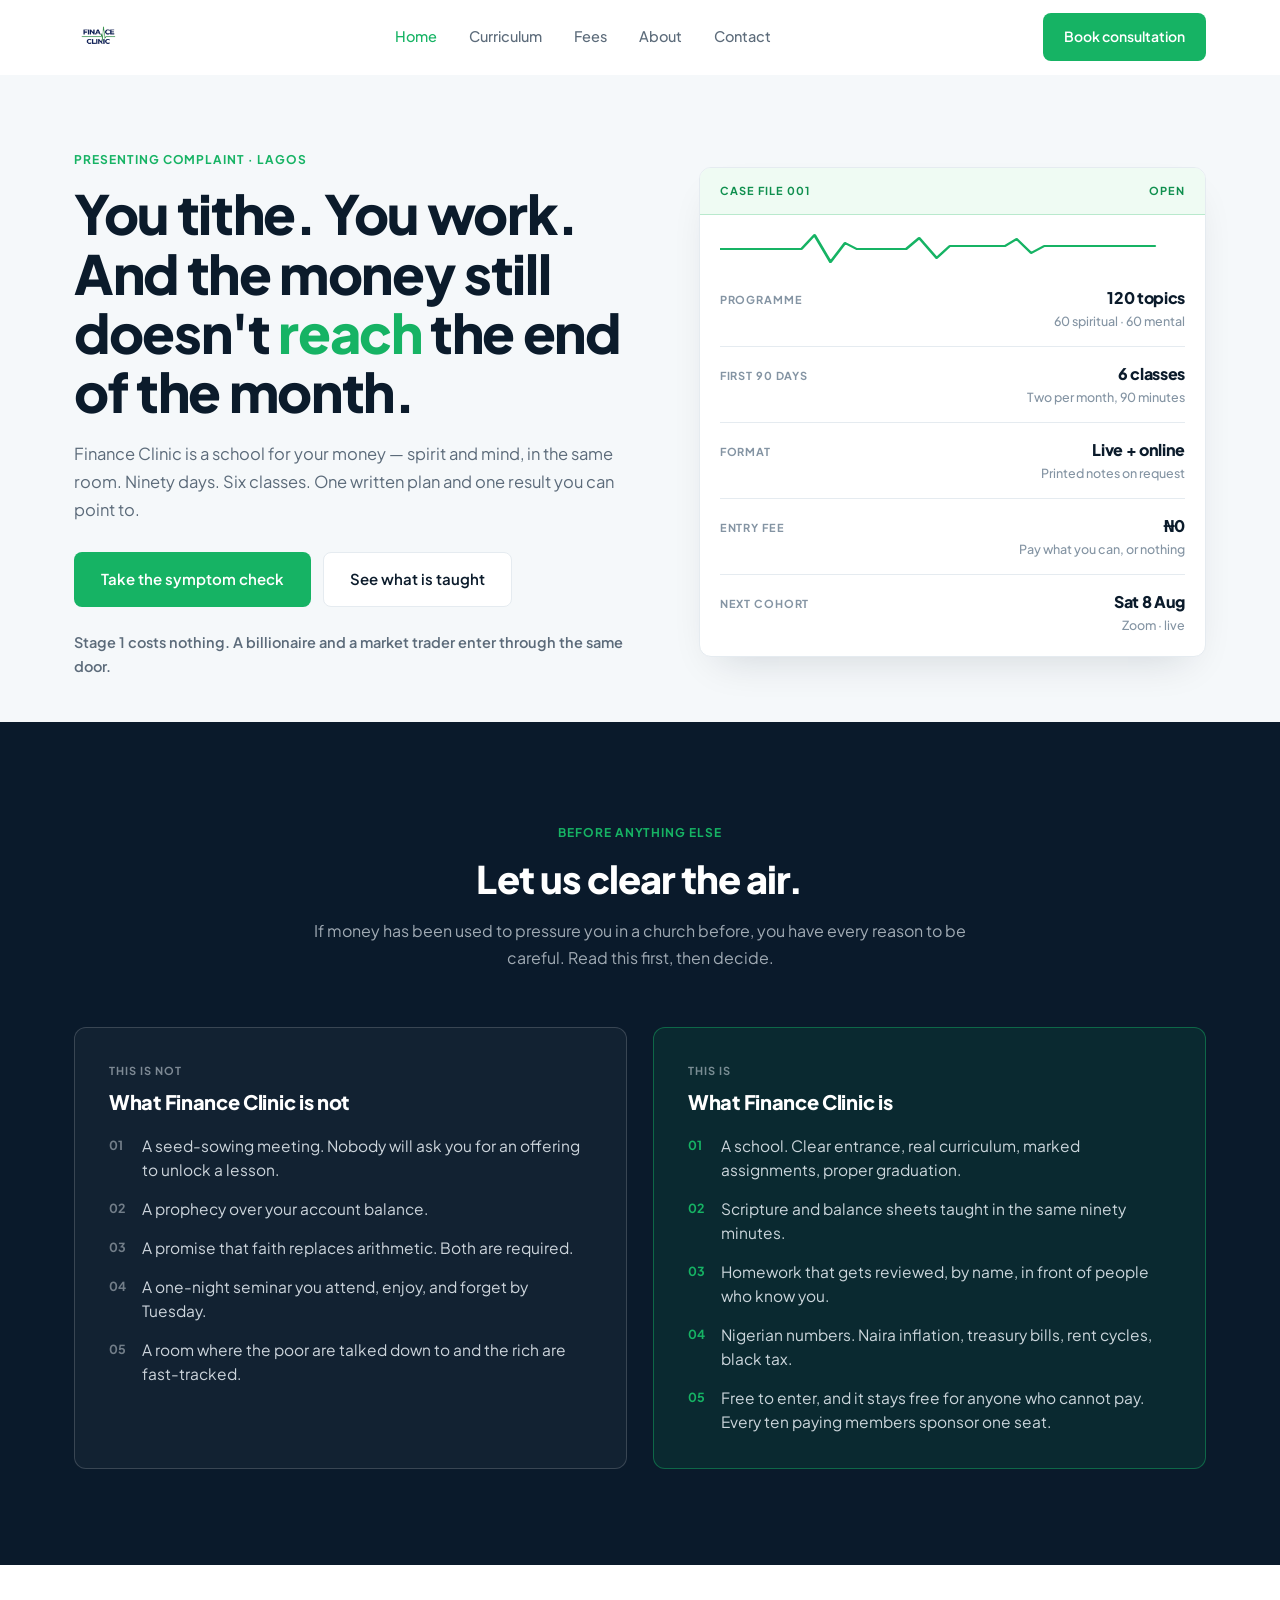
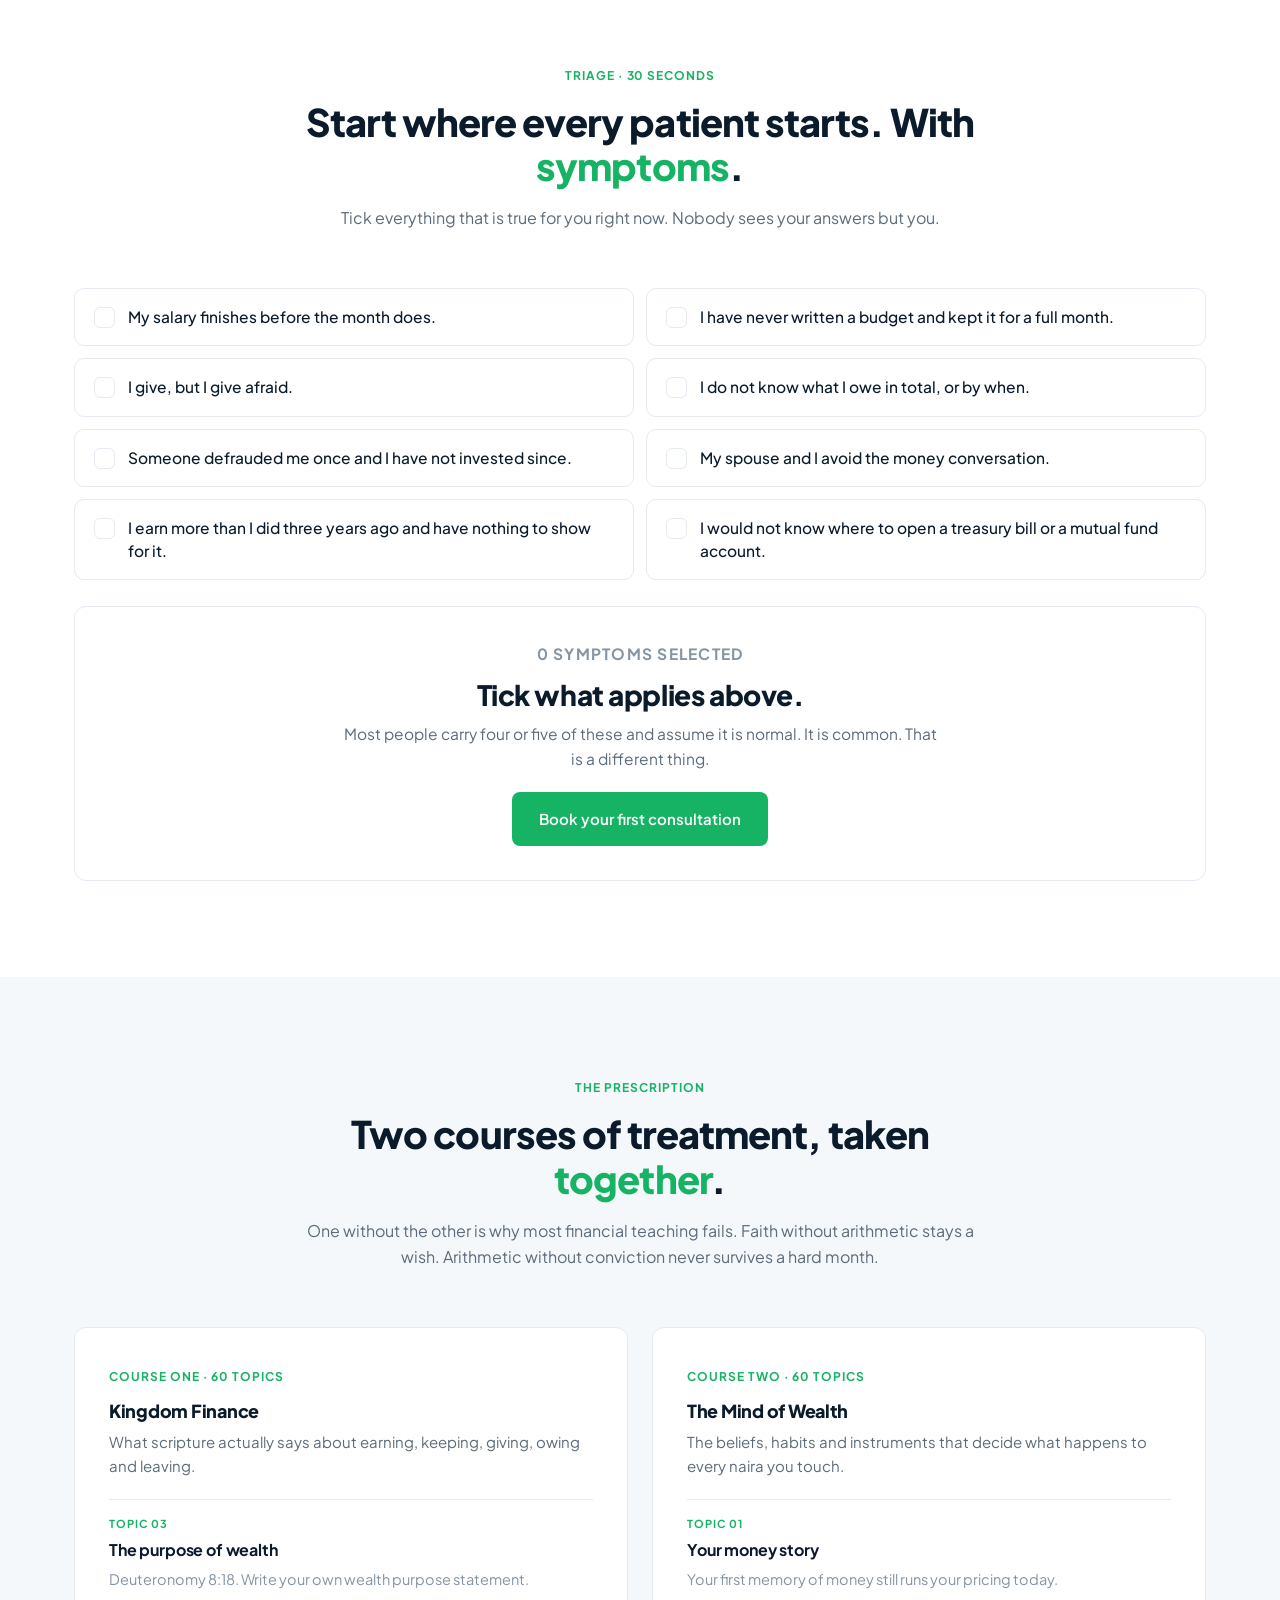
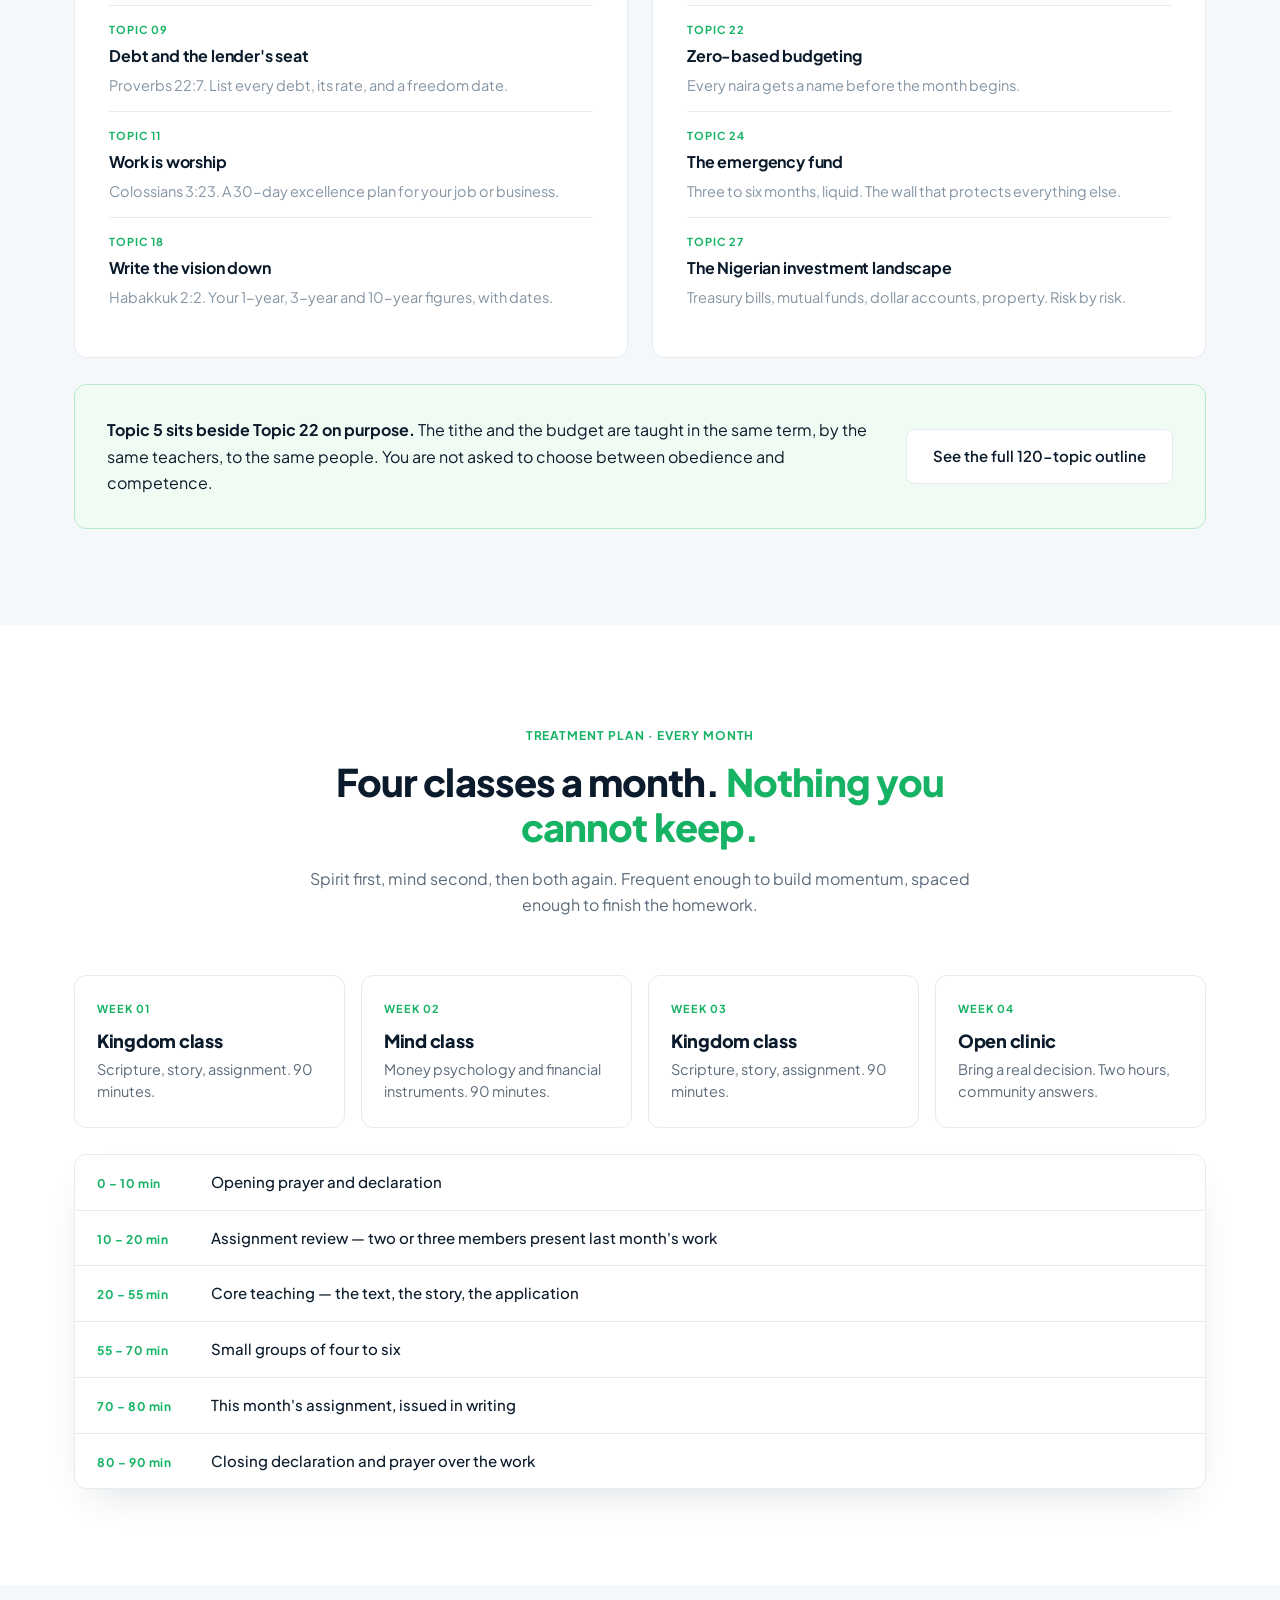
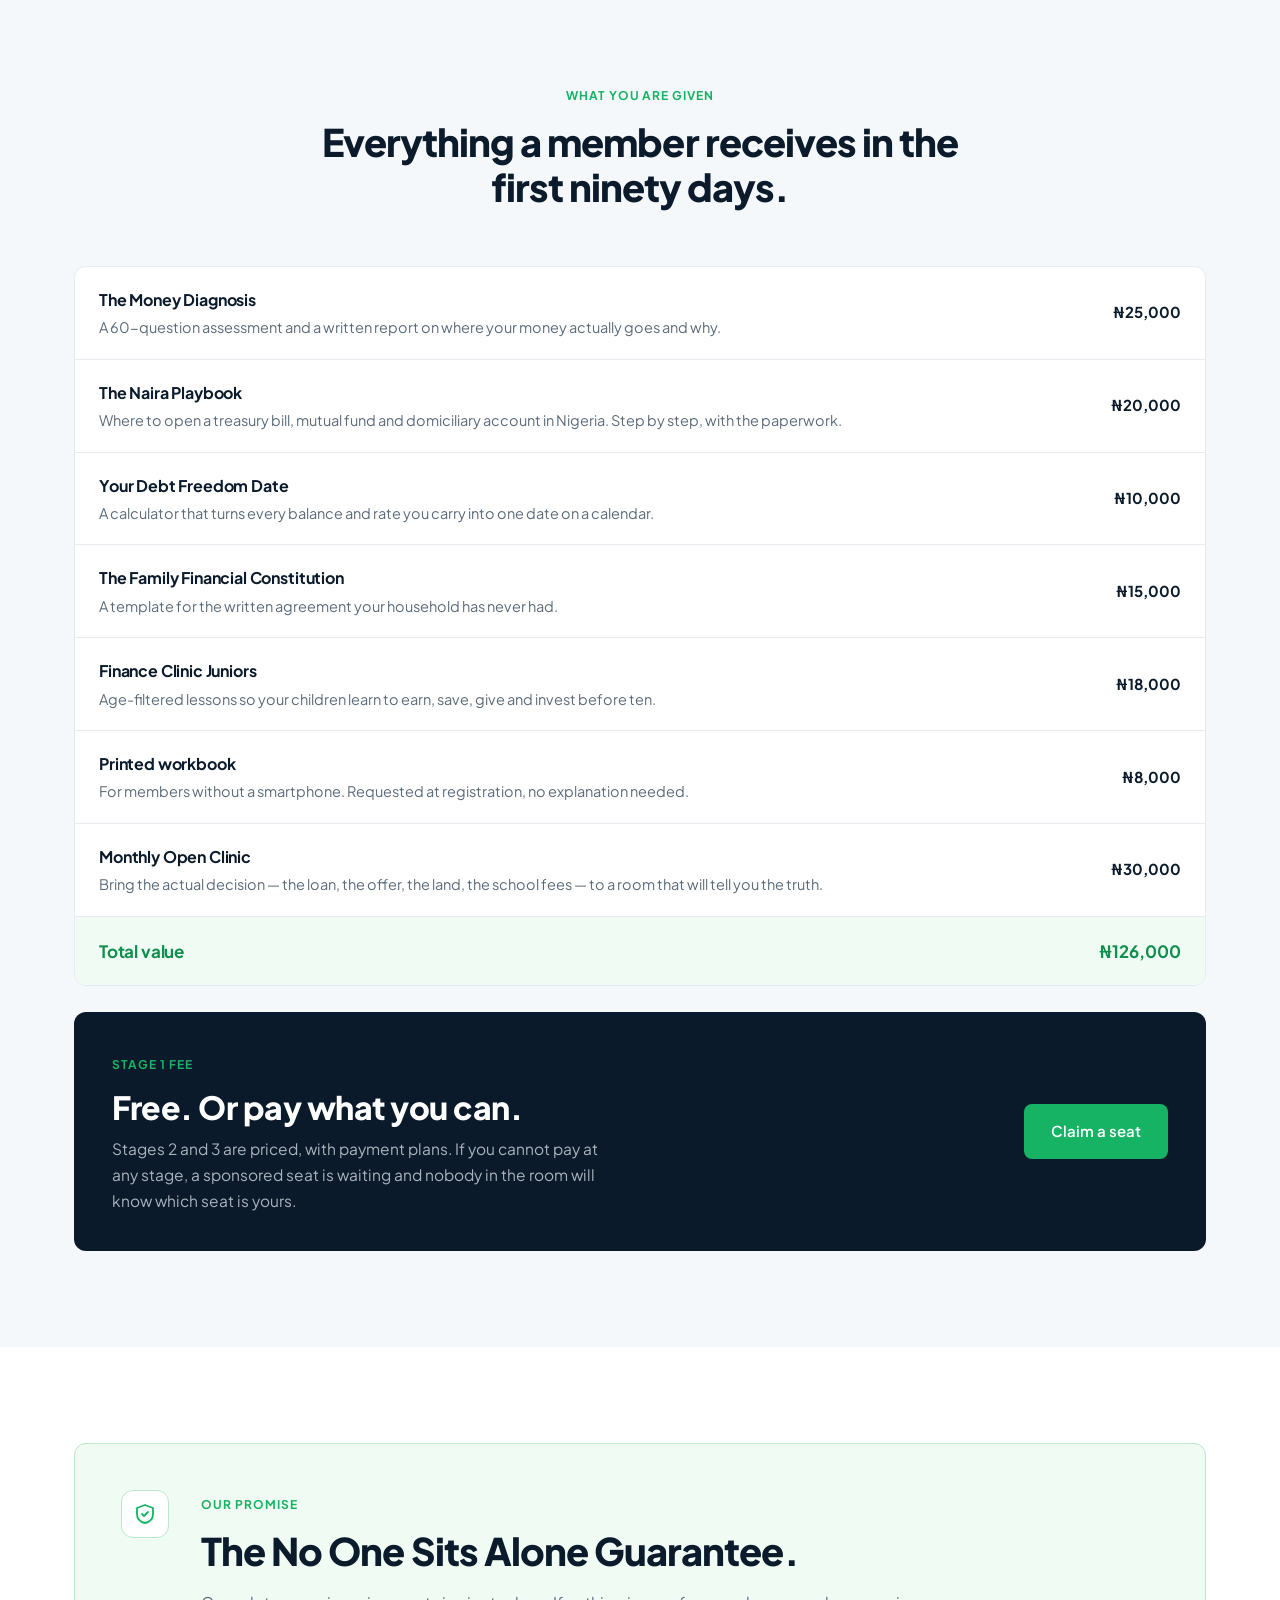
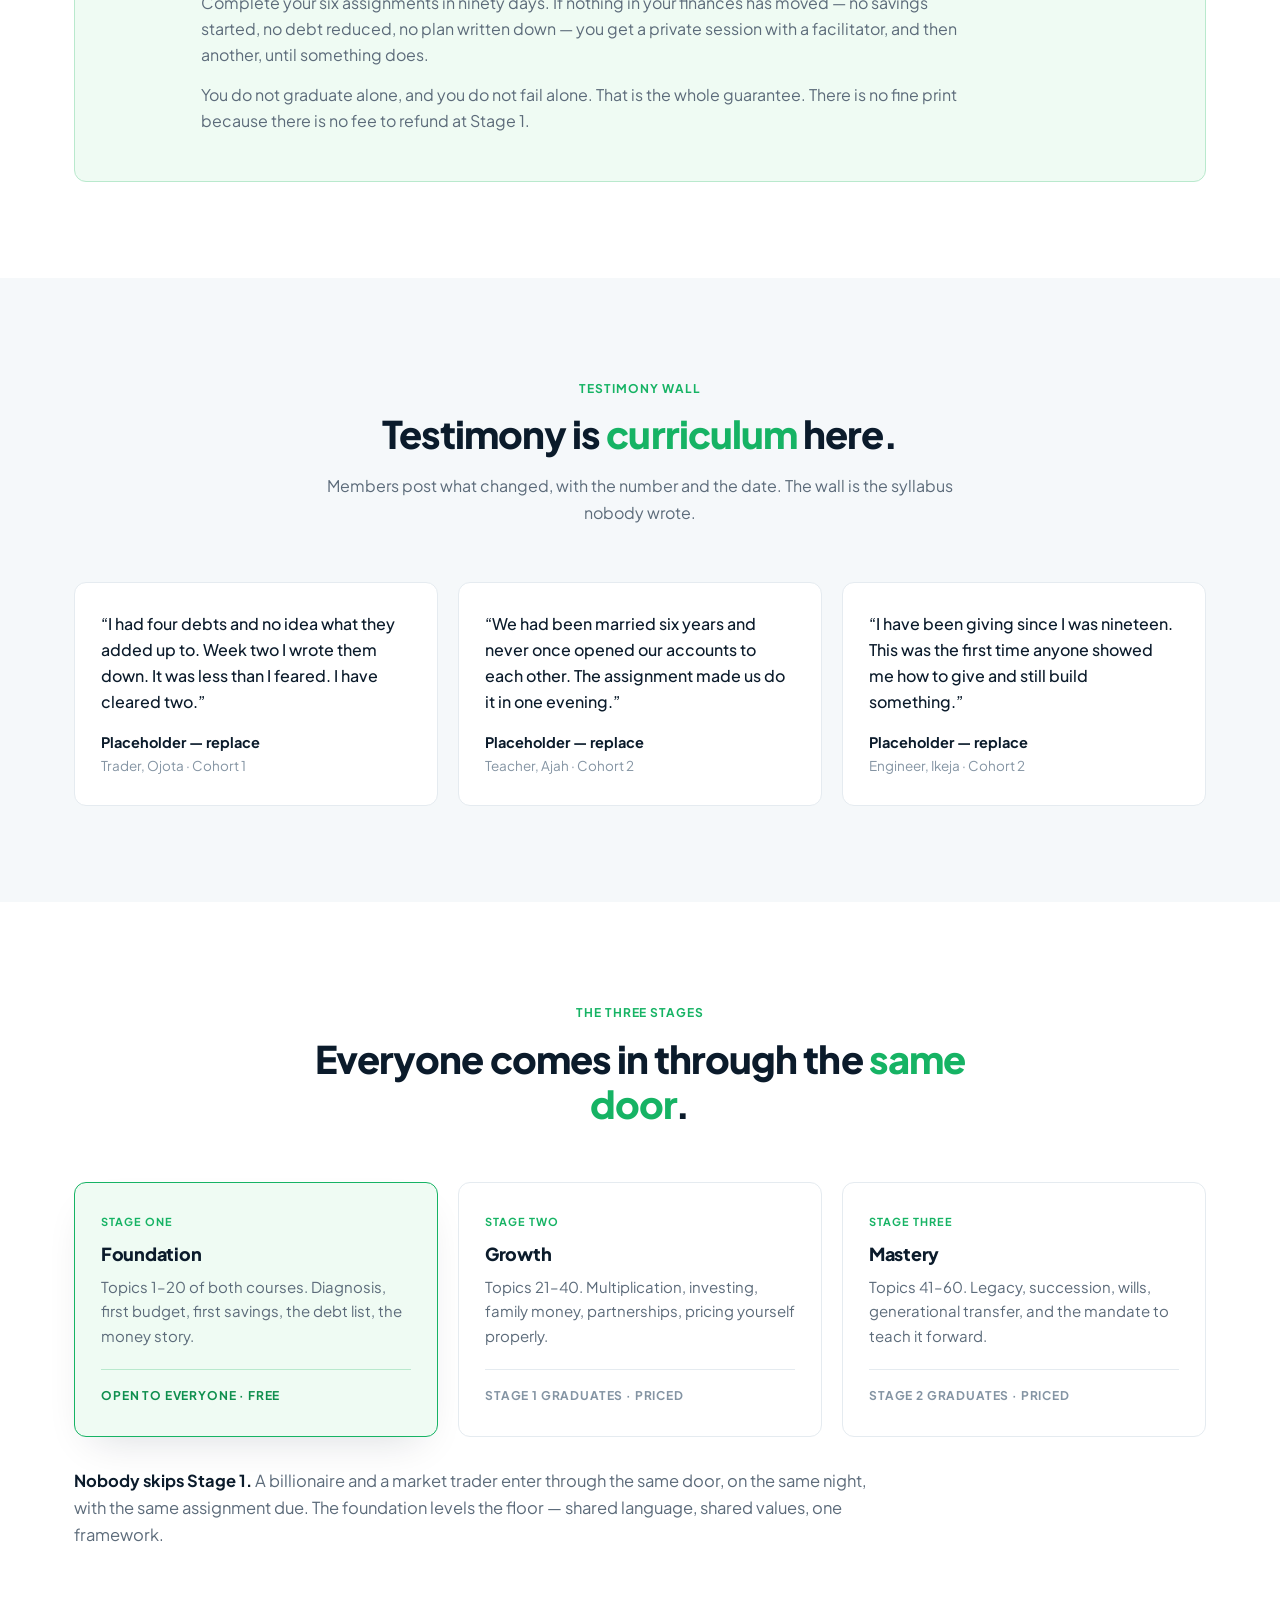
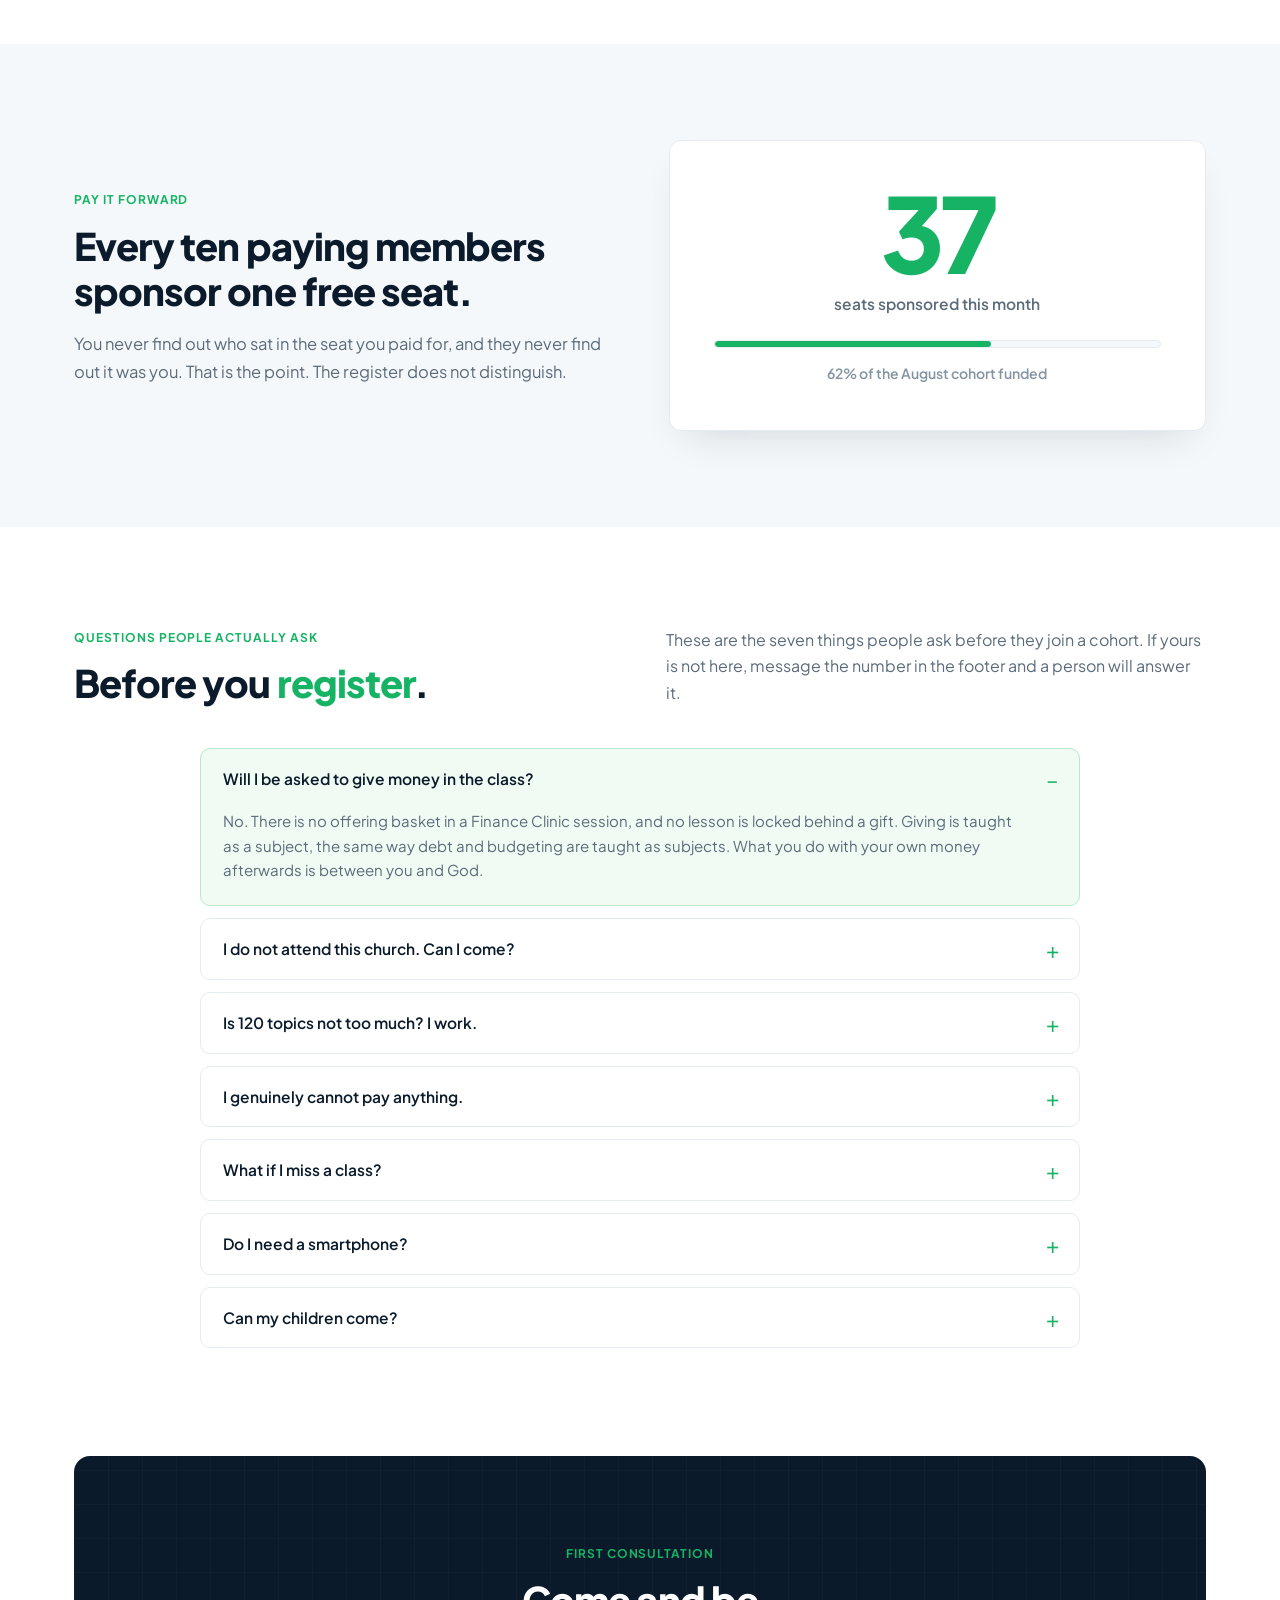
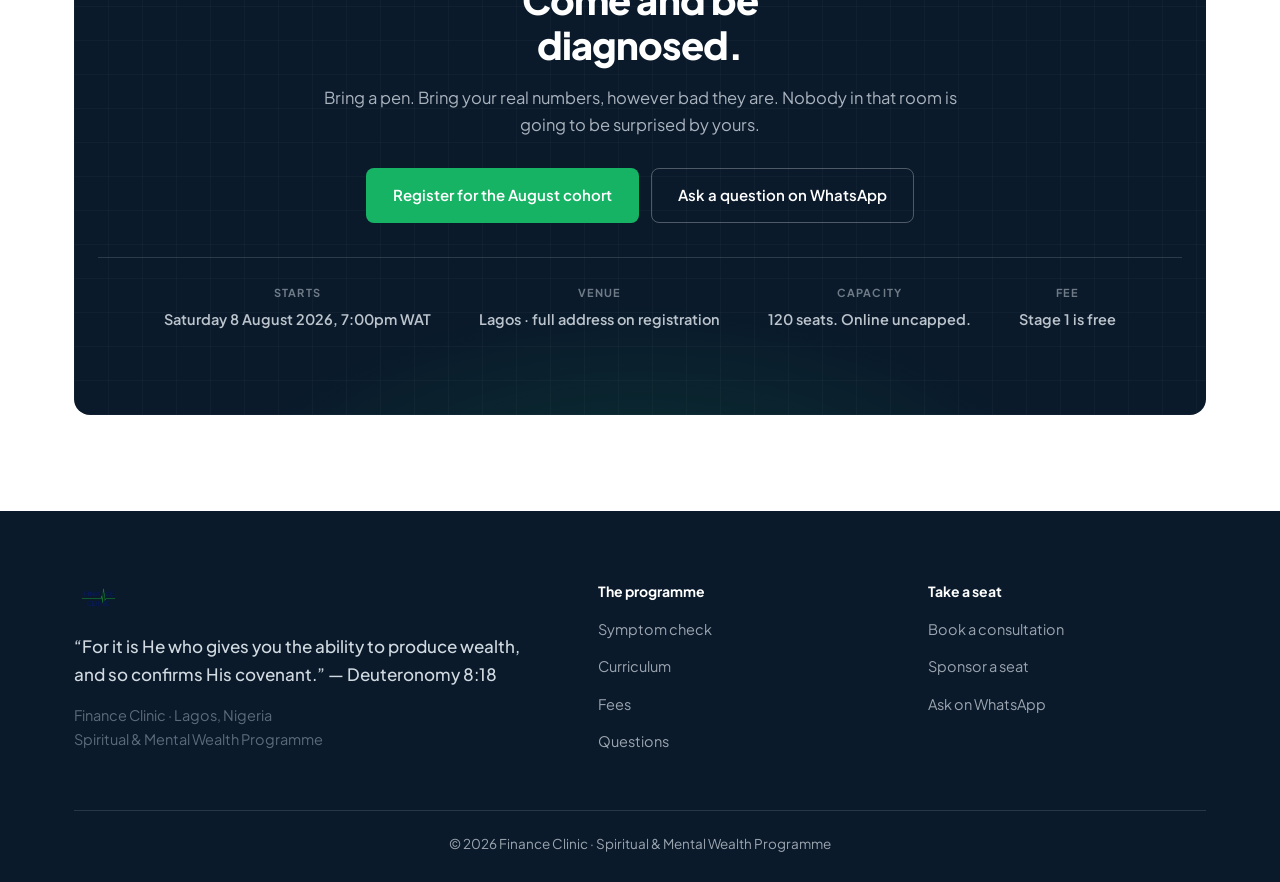
==== commit c5e19000: "fix: Consolidate mobile media queries for .hero__grid and all grid layouts, use logo as-is without d" ====
--- a/index.html
+++ b/index.html
@@ -29,10 +29,7 @@
 <a class="skip-link" href="#main-content">Skip to main content</a>
 <nav class="nav" id="nav">
   <div class="wrap nav__in">
-    <a class="brand" href="index.html">
-      <img src="assets/img/logo.webp" alt="Finance Clinic" class="brand__img" width="32" height="32">
-      Finance Clinic
-    </a>
+    <a class="brand" href="index.html"><img src="assets/img/logo.webp" alt="Finance Clinic" class="brand__img"></a>
     <div class="nav__links">
       <a href="index.html" class="on">Home</a>
       <a href="curriculum.html">Curriculum</a>
@@ -384,13 +381,7 @@
   <div class="wrap">
     <div class="foot__grid">
       <div>
-        <a class="brand" href="#top">
-          <svg viewBox="0 0 24 24" aria-hidden="true">
-            <circle cx="12" cy="12" r="11" fill="none" stroke="#FFFFFF" stroke-width="1.6"/>
-            <path d="M4 12h3.4l1.6-4 2.4 8 2-4.6 1.4 2.6H20" fill="none" stroke="#16B364" stroke-width="1.9" stroke-linecap="round" stroke-linejoin="round"/>
-          </svg>
-          Finance Clinic
-        </a>
+        <a class="brand" href="index.html"><img src="assets/img/logo.webp" alt="Finance Clinic" class="brand__img"></a>
         <p class="verse">“For it is He who gives you the ability to produce wealth, and so confirms His covenant.” — Deuteronomy 8:18</p>
         <p class="foot__addr">Finance Clinic · Lagos, Nigeria<br>Spiritual &amp; Mental Wealth Programme</p>
       </div>
--- a/assets/styles.min.css
+++ b/assets/styles.min.css
@@ -1 +1 @@
-:root{--navy:#0A1A2B;--ink:#0B1B2B;--body:#5C6B7A;--muted:#8494A3;--green:#16B364;--green-dk:#0F8F4E;--green-tint:#EFFBF3;--green-line:#B9E9CD;--bg:#F5F8FA;--white:#FFFFFF;--line:#E5EBF0;--r:12px;--r-sm:8px;--pad:clamp(64px,7.5vw,110px);--wrap:1180px;--shadow:0 18px 40px -18px rgba(11,27,43,.16);}*{box-sizing:border-box;margin:0;padding:0}html{scroll-behavior:smooth;-webkit-text-size-adjust:100%}body{background:var(--white);color:var(--ink);font-family:"Plus Jakarta Sans",-apple-system,sans-serif;font-size:16px;line-height:1.65;-webkit-font-smoothing:antialiased}img,svg{display:block;max-width:100%}a{color:inherit}:focus-visible{outline:2.5px solid var(--green);outline-offset:3px;border-radius:4px}.wrap{width:100%;max-width:var(--wrap);margin:0 auto;padding:0 24px}.sec{padding:var(--pad) 0}.sec--bg{background:var(--bg)}.sec--navy{background:var(--navy);color:#E8EFF5}h1,h2,h3,h4{line-height:1.18;letter-spacing:-.025em;font-weight:800}h1{font-size:clamp(34px,4.9vw,54px);line-height:1.1}h2{font-size:clamp(28px,3.6vw,42px)}h3{font-size:clamp(19px,1.6vw,21px);letter-spacing:-.015em}.g{color:var(--green)}p{color:var(--body)}.lede{font-size:16.5px;line-height:1.7}.eyebrow{display:inline-block;font-size:12px;font-weight:700;letter-spacing:.08em;text-transform:uppercase;color:var(--green);margin-bottom:14px}.eyebrow--pale{color:var(--green)}.head{text-align:center;max-width:680px;margin:0 auto clamp(38px,4.5vw,56px)}.head h2{margin-bottom:16px}.head p{font-size:16px}.head--l{text-align:left;margin-left:0;margin-right:0}.sec--navy .head h2{color:#fff}.sec--navy .head p{color:rgba(232,239,245,.68)}.btn{display:inline-flex;align-items:center;justify-content:center;gap:8px;font-family:inherit;font-size:15px;font-weight:600;padding:14px 26px;border-radius:var(--r-sm);border:1.5px solid transparent;text-decoration:none;cursor:pointer;transition:background .18s,transform .18s,border-color .18s,color .18s}.btn--green{background:var(--green);color:#fff}.btn--green:hover{background:var(--green-dk);transform:translateY(-2px)}.btn--out{background:var(--white);color:var(--ink);border-color:var(--line)}.btn--out:hover{border-color:var(--green);color:var(--green);transform:translateY(-2px)}.btn--onNavy{background:transparent;color:#fff;border-color:rgba(255,255,255,.28)}.btn--onNavy:hover{border-color:#fff;transform:translateY(-2px)}.btn--sm{padding:11px 20px;font-size:14px}.nav{position:sticky;top:0;z-index:80;background:rgba(255,255,255,.94);backdrop-filter:blur(10px);border-bottom:1px solid transparent;transition:border-color .25s}.nav.stuck{border-bottom-color:var(--line)}.nav__in{display:flex;align-items:center;justify-content:space-between;gap:22px;height:74px}.brand{display:flex;align-items:center;gap:9px;text-decoration:none;font-weight:800;font-size:18px;letter-spacing:-.02em}.brand svg{width:26px;height:26px;flex:none}.nav__links{display:flex;gap:32px}.nav__links a{font-size:14.5px;font-weight:500;color:var(--body);text-decoration:none;transition:color .16s}.nav__links a:hover{color:var(--green)}@media(max-width:940px){.nav__links{display:none}}@media(max-width:420px){.nav .btn{display:none}}.hero{background:var(--bg);padding:clamp(48px,6vw,84px) 0 clamp(60px,7vw,100px)}.hero__grid{display:grid;grid-template-columns:1.06fr .94fr;gap:clamp(34px,5vw,64px);align-items:center}.hero h1{margin-bottom:20px}.hero h1 span{color:var(--green)}.hero p.lede{max-width:46ch}.hero__btns{display:flex;flex-wrap:wrap;gap:12px;margin:30px 0 24px}.hero__note{font-size:14.5px;color:var(--body);max-width:44ch}@media(max-width:900px){.hero__grid{grid-template-columns:1fr}}.file{background:var(--white);border:1px solid var(--line);border-radius:var(--r);box-shadow:var(--shadow);overflow:hidden}.file__top{display:flex;align-items:center;justify-content:space-between;gap:12px;padding:14px 20px;background:var(--green-tint);border-bottom:1px solid var(--green-line)}.file__top span{font-size:11px;font-weight:700;letter-spacing:.09em;text-transform:uppercase;color:var(--green-dk)}.pulse{width:100%;height:48px;padding:14px 20px 0}.pulse path{fill:none;stroke:var(--green);stroke-width:2;stroke-linecap:round;stroke-linejoin:round}.pulse--anim path{stroke-dasharray:600;stroke-dashoffset:600;animation:trace 2.1s ease-out .35s forwards}@keyframes trace{to{stroke-dashoffset:0}}.vitals{padding:6px 20px 20px}.vital{display:flex;justify-content:space-between;align-items:baseline;gap:16px;padding:13px 0;border-bottom:1px solid var(--line)}.vital:last-child{border-bottom:0;padding-bottom:0}.vital__k{font-size:11px;font-weight:700;letter-spacing:.08em;text-transform:uppercase;color:var(--muted)}.vital__v{font-size:16px;font-weight:800;letter-spacing:-.02em;text-align:right}.vital__v small{display:block;font-weight:500;font-size:12.5px;color:var(--muted);letter-spacing:0}.two{display:grid;grid-template-columns:1fr 1fr;gap:clamp(18px,2.6vw,26px)}@media(max-width:800px){.two{grid-template-columns:1fr}}.panel{border:1px solid rgba(255,255,255,.16);border-radius:var(--r);padding:clamp(24px,3vw,34px);background:rgba(255,255,255,.035)}.panel--yes{background:rgba(22,179,100,.1);border-color:rgba(22,179,100,.45)}.panel__lab{display:block;font-size:11px;font-weight:700;letter-spacing:.09em;text-transform:uppercase;color:rgba(232,239,245,.5);margin-bottom:10px}.panel h3{color:#fff;margin-bottom:20px;font-size:20px}.panel ul{list-style:none;display:grid;gap:15px}.panel li{display:flex;gap:13px;font-size:15.5px;line-height:1.55;color:rgba(232,239,245,.87)}.panel li b{flex:none;width:20px;font-size:12.5px;font-weight:700;color:rgba(232,239,245,.45);padding-top:2px}.panel--yes li b{color:var(--green)}.syms{display:grid;grid-template-columns:1fr 1fr;gap:12px;margin-bottom:26px}@media(max-width:760px){.syms{grid-template-columns:1fr}}.sym{display:flex;align-items:flex-start;gap:13px;padding:17px 19px;cursor:pointer;background:var(--white);border:1.5px solid var(--line);border-radius:10px;font-size:15.5px;line-height:1.45;font-weight:500;transition:border-color .16s,background .16s}.sym:hover{border-color:var(--green-line)}.sym input{position:absolute;opacity:0;width:0;height:0}.sym__box{flex:none;width:21px;height:21px;margin-top:1px;border:1.5px solid var(--line);border-radius:6px;display:grid;place-items:center;background:var(--white);transition:background .16s,border-color .16s}.sym__box svg{width:12px;height:12px;opacity:0;transition:opacity .16s;fill:none;stroke:#fff;stroke-width:2.8;stroke-linecap:round;stroke-linejoin:round}.sym input:checked ~ .sym__box{background:var(--green);border-color:var(--green)}.sym input:checked ~ .sym__box svg{opacity:1}.sym:has(input:checked){border-color:var(--green);background:var(--green-tint)}.sym input:focus-visible ~ .sym__box{outline:2.5px solid var(--green);outline-offset:3px}.verdict{background:var(--white);border:1.5px solid var(--line);border-radius:var(--r);padding:clamp(24px,3vw,34px);text-align:center}.verdict[data-state="active"]{border-color:var(--green);background:var(--green-tint)}.verdict__n{font-size:12px;font-weight:700;letter-spacing:.08em;text-transform:uppercase;color:var(--muted)}.verdict h3{font-size:clamp(21px,2.6vw,28px);margin:11px 0 10px}.verdict p{max-width:54ch;margin:0 auto;font-size:15.5px}.verdict .btn{margin-top:20px}.rx{display:grid;grid-template-columns:1fr 1fr;gap:clamp(18px,2.6vw,24px)}@media(max-width:820px){.rx{grid-template-columns:1fr}}.track{background:var(--white);border:1px solid var(--line);border-radius:var(--r);padding:clamp(26px,3vw,34px)}.track h3{margin-bottom:8px}.track > p{font-size:15px;margin-bottom:20px}.topic{padding:15px 0;border-top:1px solid var(--line);display:grid;gap:4px}.topic b{font-size:11px;font-weight:700;letter-spacing:.08em;text-transform:uppercase;color:var(--green)}.topic strong{font-size:16px;font-weight:700;letter-spacing:-.01em}.topic span{font-size:14.5px;color:var(--muted);line-height:1.55}.seam{margin-top:clamp(20px,2.6vw,26px);background:var(--green-tint);border:1px solid var(--green-line);border-radius:var(--r);padding:clamp(24px,3vw,32px);display:flex;gap:clamp(18px,3vw,34px);align-items:center;flex-wrap:wrap}.seam p{flex:1 1 340px;font-size:16px;color:var(--ink)}.weeks{display:grid;grid-template-columns:repeat(4,1fr);gap:16px}@media(max-width:900px){.weeks{grid-template-columns:1fr 1fr}}@media(max-width:520px){.weeks{grid-template-columns:1fr}}.week{background:var(--white);border:1px solid var(--line);border-radius:var(--r);padding:24px 22px;transition:box-shadow .2s,transform .2s,border-color .2s}.week:hover{box-shadow:var(--shadow);transform:translateY(-3px);border-color:var(--green-line)}.week b{display:block;font-size:11px;font-weight:700;letter-spacing:.09em;text-transform:uppercase;color:var(--green);margin-bottom:12px}.week h3{font-size:18px;margin-bottom:7px}.week p{font-size:14.5px;line-height:1.55}.rota{margin-top:clamp(20px,2.6vw,26px);background:var(--white);border:1px solid var(--line);border-radius:var(--r);overflow:hidden}.rota__row{display:grid;grid-template-columns:96px 1fr;gap:18px;padding:15px 22px;border-bottom:1px solid var(--line);align-items:baseline}.rota__row:last-child{border-bottom:0}.rota__row b{font-size:12px;font-weight:700;letter-spacing:.05em;color:var(--green)}.rota__row span{font-size:15px;font-weight:500}@media(max-width:560px){.rota__row{grid-template-columns:1fr;gap:3px}}.stack{background:var(--white);border:1px solid var(--line);border-radius:var(--r);overflow:hidden}.item{display:grid;grid-template-columns:1fr auto;gap:20px;padding:20px 24px;border-bottom:1px solid var(--line);align-items:center}.item b{display:block;font-size:16px;font-weight:700;letter-spacing:-.01em}.item p{font-size:14.5px;line-height:1.55;margin-top:3px}.item span{font-size:15px;font-weight:700;white-space:nowrap;color:var(--ink)}.item--tot{background:var(--green-tint);border-bottom:0}.item--tot b,.item--tot span{color:var(--green-dk);font-size:17px}@media(max-width:560px){.item{grid-template-columns:1fr;gap:6px}}.fee{margin-top:clamp(20px,2.6vw,26px);background:var(--navy);border-radius:var(--r);padding:clamp(26px,3.4vw,38px);display:flex;gap:clamp(20px,4vw,44px);align-items:center;justify-content:space-between;flex-wrap:wrap}.fee h3{color:#fff;font-size:clamp(24px,3vw,32px);margin-bottom:10px}.fee p{color:rgba(232,239,245,.72);font-size:15.5px;max-width:46ch}.fee > div{flex:1 1 320px}.promise{background:var(--green-tint);border:1.5px solid var(--green-line);border-radius:var(--r);padding:clamp(28px,4vw,46px);display:flex;gap:clamp(20px,3vw,32px);align-items:flex-start;flex-wrap:wrap}.promise__ic{width:48px;height:48px;flex:none;border-radius:12px;background:var(--white);border:1px solid var(--green-line);display:grid;place-items:center}.promise__ic svg{width:24px;height:24px;fill:none;stroke:var(--green);stroke-width:1.8;stroke-linecap:round;stroke-linejoin:round}.promise__bd{flex:1 1 420px}.promise h2{margin-bottom:16px}.promise p{font-size:16px;max-width:64ch}.promise p + p{margin-top:13px}.tst3{display:grid;grid-template-columns:repeat(3,1fr);gap:20px}@media(max-width:900px){.tst3{grid-template-columns:1fr}}.tst{background:var(--white);border:1px solid var(--line);border-radius:var(--r);padding:28px 26px;display:flex;flex-direction:column;gap:16px}.tst blockquote{font-size:16px;line-height:1.62;color:var(--ink);font-weight:500}.tst figcaption{font-size:13.5px;color:var(--muted);margin-top:auto}.tst figcaption b{display:block;color:var(--ink);font-size:14.5px;font-weight:700}.stages{display:grid;grid-template-columns:repeat(3,1fr);gap:20px}@media(max-width:900px){.stages{grid-template-columns:1fr;max-width:520px;margin:0 auto}}.stage{background:var(--white);border:1px solid var(--line);border-radius:var(--r);padding:30px 26px}.stage--now{border:1.5px solid var(--green);background:var(--green-tint);box-shadow:var(--shadow)}.stage b{display:block;font-size:11px;font-weight:700;letter-spacing:.09em;text-transform:uppercase;color:var(--green);margin-bottom:12px}.stage h3{margin-bottom:10px}.stage p{font-size:15px}.stage__meta{margin-top:20px;padding-top:16px;border-top:1px solid var(--line);font-size:12px;font-weight:700;letter-spacing:.07em;text-transform:uppercase;color:var(--muted)}.stage--now .stage__meta{border-top-color:var(--green-line);color:var(--green-dk)}.gate{margin-top:clamp(22px,3vw,30px);font-size:16.5px;max-width:66ch}.gate strong{color:var(--ink);font-weight:700}.fwd{display:grid;grid-template-columns:1fr 1fr;gap:clamp(28px,4.5vw,60px);align-items:center}@media(max-width:820px){.fwd{grid-template-columns:1fr}}.fwd h2{margin-bottom:16px}.counter{background:var(--white);border:1px solid var(--line);border-radius:var(--r);box-shadow:var(--shadow);padding:clamp(30px,3.8vw,44px);text-align:center}.counter__n{font-size:clamp(64px,9vw,104px);font-weight:800;line-height:.9;letter-spacing:-.05em;color:var(--green)}.counter__l{margin-top:12px;font-size:15.5px;color:var(--body);font-weight:600}.bar{height:8px;border-radius:99px;background:var(--bg);border:1px solid var(--line);margin-top:24px;overflow:hidden}.bar i{display:block;height:100%;width:62%;background:var(--green);border-radius:99px}.counter__f{margin-top:14px;font-size:14px;color:var(--muted);font-weight:600}.faq__top{display:grid;grid-template-columns:1fr 1fr;gap:clamp(24px,4vw,60px);align-items:end;margin-bottom:clamp(28px,3.4vw,42px)}@media(max-width:800px){.faq__top{grid-template-columns:1fr}}.q{background:var(--white);border:1px solid var(--line);border-radius:10px;margin-bottom:12px;overflow:hidden}.q[open]{background:var(--green-tint);border-color:var(--green-line)}.q summary{list-style:none;cursor:pointer;padding:19px 52px 19px 22px;position:relative;font-size:15.5px;font-weight:600;line-height:1.4}.q summary::-webkit-details-marker{display:none}.q summary::after{content:"+";position:absolute;right:20px;top:15px;font-size:22px;font-weight:400;color:var(--green)}.q[open] summary::after{content:"–"}.q p{padding:0 22px 22px;font-size:15px;max-width:76ch}.final{padding:0 0 var(--pad)}.cta{position:relative;overflow:hidden;border-radius:16px;text-align:center;padding:clamp(48px,6.5vw,86px) 24px;background:var(--navy)}.cta::before{content:"";position:absolute;inset:0;opacity:.55;background:radial-gradient(620px 320px at 50% 120%,rgba(22,179,100,.3),transparent 70%),repeating-linear-gradient(90deg,rgba(255,255,255,.05) 0 1px,transparent 1px 34px),repeating-linear-gradient(0deg,rgba(255,255,255,.05) 0 1px,transparent 1px 34px)}.cta > *{position:relative}.cta h2{color:#fff;max-width:16ch;margin:0 auto 16px}.cta p{color:rgba(232,239,245,.72);max-width:54ch;margin:0 auto;font-size:16.5px}.cta__btns{display:flex;gap:12px;justify-content:center;flex-wrap:wrap;margin-top:30px}.cta__meta{display:flex;justify-content:center;gap:clamp(20px,4vw,48px);flex-wrap:wrap;margin-top:34px;padding-top:26px;border-top:1px solid rgba(255,255,255,.14)}.cta__meta div{font-size:14.5px;color:rgba(232,239,245,.8);font-weight:600}.cta__meta b{display:block;font-size:11px;letter-spacing:.1em;text-transform:uppercase;color:rgba(232,239,245,.45);margin-bottom:6px;font-weight:700}.foot{background:var(--navy);color:rgba(232,239,245,.66);padding:clamp(50px,6vw,72px) 0 0}.foot__grid{display:grid;grid-template-columns:1.7fr 1fr 1fr;gap:clamp(26px,4vw,52px)}@media(max-width:820px){.foot__grid{grid-template-columns:1fr 1fr}}@media(max-width:540px){.foot__grid{grid-template-columns:1fr}}.foot .brand{color:#fff}.foot h4{color:#fff;font-size:14px;font-weight:700;margin-bottom:16px;letter-spacing:0}.foot ul{list-style:none;display:grid;gap:11px}.foot a{font-size:14.5px;text-decoration:none;transition:color .16s}.foot a:hover{color:var(--green)}.verse{font-size:17px;line-height:1.6;color:rgba(232,239,245,.9);max-width:44ch;margin-top:18px;font-weight:500}.foot__addr{font-size:14.5px;margin-top:16px}.foot__bar{margin-top:clamp(38px,5vw,56px);border-top:1px solid rgba(255,255,255,.12);padding:22px 0 26px;text-align:center;font-size:13.5px}.rv{opacity:0;transform:translateY(18px);transition:opacity .6s ease,transform .6s ease}.rv.on{opacity:1;transform:none}@media(prefers-reduced-motion:reduce){*{animation:none!important;transition:none!important}.rv{opacity:1;transform:none}.pulse--anim path{stroke-dashoffset:0}html{scroll-behavior:auto}}:root{--navy:#0A1A2B;--ink:#0B1B2B;--body:#5C6B7A;--muted:#8494A3;--green:#16B364;--green-dk:#0F8F4E;--green-tint:#EFFBF3;--green-line:#B9E9CD;--bg:#F5F8FA;--white:#FFFFFF;--line:#E5EBF0;--r:12px;--r-sm:8px;--pad:clamp(64px,7.5vw,110px);--wrap:1180px;--shadow:0 18px 40px -18px rgba(11,27,43,.16);}h3{font-size:clamp(18px,1.5vw,20px);letter-spacing:-.015em}.nav__links a:hover,.nav__links a.on{color:var(--green)}.hero{background:var(--bg);padding:clamp(46px,5.5vw,78px) 0 clamp(56px,6.5vw,92px)}.hero__grid{display:grid;grid-template-columns:1.05fr .95fr;gap:clamp(34px,5vw,64px);align-items:center}.hero h1{margin-bottom:18px}.inline{display:flex;flex-wrap:wrap;gap:18px;margin:18px 0 24px}.inline span{display:flex;align-items:center;gap:7px;font-size:14.5px;font-weight:600;color:var(--body)}.inline svg{width:17px;height:17px;fill:none;stroke:var(--green);stroke-width:2.4;stroke-linecap:round;stroke-linejoin:round}.bigfee{font-size:clamp(38px,4.6vw,50px);font-weight:800;letter-spacing:-.04em;margin-bottom:6px}.bigfee small{font-size:15px;font-weight:600;color:var(--muted);letter-spacing:0}.countdown{display:flex;align-items:center;gap:10px;flex-wrap:wrap;margin:20px 0 22px}.cd{background:var(--white);border:1px solid var(--line);border-radius:var(--r-sm);padding:9px 0;width:62px;text-align:center}.cd b{display:block;font-size:19px;font-weight:800;letter-spacing:-.02em;line-height:1.1}.cd span{display:block;font-size:10px;font-weight:700;letter-spacing:.07em;text-transform:uppercase;color:var(--muted);margin-top:2px}.cd__sep{font-size:18px;font-weight:700;color:var(--muted)}.hero__note{display:flex;align-items:center;gap:8px;font-size:14.5px;color:var(--body);font-weight:600;margin-top:22px}.hero__note svg{width:18px;height:18px;flex:none;fill:none;stroke:var(--green);stroke-width:1.8;stroke-linecap:round;stroke-linejoin:round}.vitals{padding:8px 20px 20px}.vital{display:flex;justify-content:space-between;align-items:baseline;gap:16px;padding:14px 0;border-bottom:1px solid var(--line)}.cards4{display:grid;grid-template-columns:repeat(4,1fr);gap:18px}.cards4{grid-template-columns:1fr 1fr}.cards4{grid-template-columns:1fr}.fcard{background:var(--white);border:1px solid var(--line);border-radius:var(--r);padding:26px 24px;transition:box-shadow .2s,transform .2s,border-color .2s}.fcard:hover{box-shadow:var(--shadow);transform:translateY(-3px);border-color:var(--green-line)}.fcard > svg{width:26px;height:26px;stroke:var(--green);fill:none;stroke-width:1.6;stroke-linecap:round;stroke-linejoin:round;margin-bottom:18px}.fcard h3{margin-bottom:9px}.fcard p{font-size:14.5px;line-height:1.6}.grid6{display:grid;grid-template-columns:repeat(3,1fr);gap:clamp(20px,3vw,34px)}.grid6{grid-template-columns:1fr 1fr}.grid6{grid-template-columns:1fr}.chk h3{display:flex;gap:10px;align-items:flex-start;margin-bottom:8px;font-size:17px}.chk h3 svg{width:19px;height:19px;flex:none;margin-top:2px;fill:none;stroke:var(--green);stroke-width:2.2;stroke-linecap:round;stroke-linejoin:round}.chk p{font-size:14.5px;line-height:1.6;padding-left:29px}.split{display:grid;grid-template-columns:1fr 1fr;gap:clamp(30px,4.5vw,64px);align-items:center}.split{grid-template-columns:1fr}.split--flip .split__media{order:2}.split h2{margin-bottom:16px}.split .btn{margin-top:26px}.ticks{list-style:none;display:grid;gap:13px;margin-top:22px}.ticks li{display:flex;gap:11px;font-size:15.5px;align-items:flex-start}.ticks li svg{width:19px;height:19px;flex:none;margin-top:3px;fill:none;stroke:var(--green);stroke-width:2.2;stroke-linecap:round;stroke-linejoin:round}.sec--navy .ticks li{color:rgba(232,239,245,.87)}.rota{background:var(--white);border:1px solid var(--line);border-radius:var(--r);overflow:hidden;box-shadow:var(--shadow)}.mods{display:grid;grid-template-columns:repeat(3,1fr);gap:18px}.mods{grid-template-columns:1fr 1fr}.mods{grid-template-columns:1fr}.mod{background:var(--white);border:1px solid var(--line);border-radius:var(--r);padding:24px 22px;transition:box-shadow .2s,transform .2s,border-color .2s}.mod:hover{box-shadow:var(--shadow);transform:translateY(-3px);border-color:var(--green-line)}.mod__l{width:38px;height:38px;border-radius:10px;background:var(--green-tint);border:1px solid var(--green-line);display:grid;place-items:center;font-weight:800;color:var(--green-dk);font-size:15px;margin-bottom:16px}.mod h3{margin-bottom:7px;font-size:17.5px}.mod p{font-size:14px;line-height:1.55}.mod__r{margin-top:14px;padding-top:12px;border-top:1px solid var(--line);font-size:11.5px;font-weight:700;letter-spacing:.07em;text-transform:uppercase;color:var(--muted)}.course{margin-bottom:clamp(28px,3.4vw,44px)}.course__hd{display:flex;gap:16px;align-items:baseline;flex-wrap:wrap;margin-bottom:20px}.course__hd h3{font-size:clamp(21px,2.4vw,26px)}.course__hd span{font-size:13px;font-weight:700;letter-spacing:.07em;text-transform:uppercase;color:var(--green)}.m{background:var(--white);border:1px solid var(--line);border-radius:10px;margin-bottom:10px;overflow:hidden}.m[open]{border-color:var(--green-line)}.m summary{list-style:none;cursor:pointer;padding:17px 52px 17px 20px;position:relative;font-size:15.5px;font-weight:700;line-height:1.4}.m summary::-webkit-details-marker{display:none}.m summary::after{content:"+";position:absolute;right:20px;top:13px;font-size:22px;font-weight:400;color:var(--green)}.m[open] summary::after{content:"–"}.m summary em{display:block;font-style:normal;font-size:13.5px;font-weight:500;color:var(--muted);margin-top:2px}.m ol{list-style:none;padding:0 20px 18px;display:grid;grid-template-columns:1fr 1fr;gap:0 24px}.m ol{grid-template-columns:1fr}.m li{display:flex;gap:12px;padding:9px 0;border-top:1px solid var(--line);font-size:14.5px;line-height:1.45}.m li b{flex:none;width:26px;font-size:12px;font-weight:700;color:var(--green);padding-top:2px}.final{padding:0 0 var(--pad)}:root{--navy:#0A1A2B;--ink:#0B1B2B;--body:#5C6B7A;--muted:#8494A3;--green:#16B364;--green-dk:#0F8F4E;--green-tint:#EFFBF3;--green-line:#B9E9CD;--bg:#F5F8FA;--white:#FFFFFF;--line:#E5EBF0;--red:#D9534F;--r:12px;--r-sm:8px;--pad:clamp(64px,7.5vw,110px);--wrap:1180px;--shadow:0 18px 40px -18px rgba(11,27,43,.16);}.hero p{max-width:46ch}.hero__btns{display:flex;flex-wrap:wrap;gap:12px;margin-top:28px}.plans{display:grid;grid-template-columns:repeat(3,1fr);gap:20px;align-items:stretch}.plans{grid-template-columns:1fr;max-width:520px;margin:0 auto}.plan{background:var(--white);border:1px solid var(--line);border-radius:var(--r);padding:30px 26px;display:flex;flex-direction:column}.plan--now{border:1.5px solid var(--green);background:var(--green-tint);box-shadow:var(--shadow)}.plan__badge{align-self:flex-start;font-size:11px;font-weight:700;letter-spacing:.07em;text-transform:uppercase;color:var(--green-dk);background:#fff;border:1px solid var(--green-line);border-radius:99px;padding:5px 11px;margin-bottom:14px}.plan h3{margin-bottom:9px}.plan__sub{font-size:14.5px;line-height:1.6;min-height:62px;padding-bottom:20px;border-bottom:1px solid var(--line)}.plan--now .plan__sub{border-bottom-color:var(--green-line)}.plan__price{font-size:clamp(32px,3.6vw,40px);font-weight:800;letter-spacing:-.04em;margin:20px 0 4px}.plan__price span{font-size:15px;font-weight:600;color:var(--muted);letter-spacing:0}.plan__note{font-size:13.5px;color:var(--muted);font-weight:600;margin-bottom:22px}.plan .btn{margin-top:auto;width:100%}.tblwrap{background:var(--white);border:1px solid var(--line);border-radius:var(--r);box-shadow:var(--shadow);overflow-x:auto}table{border-collapse:collapse;width:100%;min-width:660px}caption{text-align:left;padding:0 0 14px;font-size:14px;color:var(--muted)}th,td{padding:16px 20px;text-align:center;border-bottom:1px solid var(--line);font-size:14.5px}thead th{position:sticky;top:0;background:var(--white);z-index:2}tbody tr:last-child td,tbody tr:last-child th{border-bottom:0}th[scope="row"]{text-align:left;font-weight:600;color:var(--ink);width:36%}thead th{font-weight:800;font-size:15.5px;letter-spacing:-.01em;padding-bottom:8px}thead .fee{display:block;font-size:14px;font-weight:700;color:var(--green);letter-spacing:0;margin-top:3px}thead .feat{text-align:left;font-size:15.5px}td.on svg{width:19px;height:19px;margin:0 auto;fill:none;stroke:var(--green);stroke-width:2.2;stroke-linecap:round;stroke-linejoin:round}td.off svg{width:19px;height:19px;margin:0 auto;fill:none;stroke:#C4CDD5;stroke-width:2;stroke-linecap:round}td.val{font-weight:700;color:var(--ink)}tbody tr:nth-child(even){background:#FBFCFD}.col-now{background:var(--green-tint)!important}.promise{background:var(--green-tint);border:1.5px solid var(--green-line);border-radius:var(--r);padding:clamp(28px,4vw,46px);display:flex;gap:clamp(20px,3vw,32px);align-items:flex-start;flex-wrap:wrap}.q{background:var(--white);border:1px solid var(--line);border-radius:10px;margin-bottom:12px;overflow:hidden;max-width:880px}.hero p{max-width:48ch}.vision{background:var(--white);border:1px solid var(--line);border-left:4px solid var(--green);border-radius:var(--r);box-shadow:var(--shadow);padding:clamp(28px,3.4vw,38px)}.vision span{display:block;font-size:11px;font-weight:700;letter-spacing:.09em;text-transform:uppercase;color:var(--green);margin-bottom:14px}.vision p{font-size:clamp(18px,2vw,22px);line-height:1.45;color:var(--ink);font-weight:600;letter-spacing:-.015em}.vision cite{display:block;font-style:normal;font-size:14px;color:var(--muted);margin-top:18px;padding-top:16px;border-top:1px solid var(--line);font-weight:600}.story{display:grid;grid-template-columns:1fr 1fr;gap:clamp(30px,4.5vw,64px);align-items:start}.story{grid-template-columns:1fr}.story p + p{margin-top:16px}.pull{background:var(--green-tint);border:1px solid var(--green-line);border-radius:var(--r);padding:clamp(26px,3.2vw,36px)}.pull p{font-size:clamp(17px,1.9vw,20px);line-height:1.5;color:var(--ink);font-weight:600;letter-spacing:-.015em}.pull cite{display:block;font-style:normal;font-size:13.5px;color:var(--green-dk);margin-top:16px;font-weight:700}.cards3{display:grid;grid-template-columns:repeat(3,1fr);gap:20px}.cards3{grid-template-columns:1fr}.vcard{background:var(--white);border:1px solid var(--line);border-radius:var(--r);padding:30px 26px;transition:box-shadow .2s,transform .2s,border-color .2s}.vcard:hover{box-shadow:var(--shadow);transform:translateY(-3px);border-color:var(--green-line)}.vcard__n{width:38px;height:38px;border-radius:10px;background:var(--green-tint);border:1px solid var(--green-line);display:grid;place-items:center;font-weight:800;color:var(--green-dk);font-size:15px;margin-bottom:18px}.vcard h3{margin-bottom:10px;font-size:19px}.vcard p{font-size:14.5px;line-height:1.6}.access{display:grid;grid-template-columns:repeat(3,1fr);gap:clamp(20px,3vw,32px)}.access{grid-template-columns:1fr}.acc h3{display:flex;gap:11px;align-items:flex-start;margin-bottom:14px;font-size:18px;color:#fff}.acc h3 svg{width:20px;height:20px;flex:none;margin-top:2px;fill:none;stroke:var(--green);stroke-width:2;stroke-linecap:round;stroke-linejoin:round}.acc ul{list-style:none;display:grid;gap:11px;padding-left:31px}.acc li{font-size:14.5px;line-height:1.55;color:rgba(232,239,245,.82);position:relative;padding-left:14px}.acc li::before{content:"";position:absolute;left:0;top:9px;width:5px;height:5px;border-radius:99px;background:var(--green)}.people{display:grid;grid-template-columns:repeat(4,1fr);gap:18px}.people{grid-template-columns:1fr 1fr}.people{grid-template-columns:1fr}.person{background:var(--white);border:1px solid var(--line);border-radius:var(--r);overflow:hidden}.person__ph{height:180px;background:linear-gradient(135deg,#DCE6EE,#EDF3F7);position:relative}.person__ph::after{content:attr(data-label);position:absolute;left:14px;bottom:12px;font-size:10.5px;font-weight:700;letter-spacing:.08em;text-transform:uppercase;color:#8FA3B4}.person__bd{padding:20px 22px 24px}.person__bd b{display:block;font-size:16.5px;font-weight:800;letter-spacing:-.015em}.person__bd span{display:block;font-size:13px;font-weight:700;color:var(--green);margin-top:3px;letter-spacing:.02em}.person__bd p{font-size:14px;line-height:1.55;margin-top:11px}.money{background:var(--white);border:1px solid var(--line);border-radius:var(--r);box-shadow:var(--shadow);overflow:hidden}.money__row{display:grid;grid-template-columns:auto 1fr;gap:18px;padding:20px 24px;border-bottom:1px solid var(--line);align-items:start}.money__row:last-child{border-bottom:0}.money__ic{width:38px;height:38px;border-radius:10px;background:var(--green-tint);border:1px solid var(--green-line);display:grid;place-items:center}.money__ic svg{width:19px;height:19px;fill:none;stroke:var(--green-dk);stroke-width:1.9;stroke-linecap:round;stroke-linejoin:round}.money__row b{display:block;font-size:16px;font-weight:700;letter-spacing:-.01em}.money__row p{font-size:14.5px;line-height:1.55;margin-top:3px}.note{margin-top:20px;font-size:14.5px;color:var(--muted);font-weight:600}.stats{display:grid;grid-template-columns:repeat(4,1fr);gap:20px}.stats{grid-template-columns:1fr 1fr}.stat{text-align:center;padding:8px}.stat b{display:block;font-size:clamp(38px,4.6vw,52px);font-weight:800;letter-spacing:-.045em;color:var(--green);line-height:1}.stat span{display:block;font-size:14.5px;color:rgba(232,239,245,.75);margin-top:10px;font-weight:600}.pull--2{margin-top:20px}.sec--tight{padding-top:0}h2{font-size:clamp(26px,3.2vw,38px)}h3{font-size:clamp(17px,1.4vw,19px);letter-spacing:-.015em}.btn--wide{width:100%}.hero{background:var(--bg);padding:clamp(46px,5.5vw,74px) 0 clamp(30px,4vw,44px);text-align:left}.hero h1{margin-bottom:18px;max-width:16ch;margin-left:0;margin-right:auto}.hero p{max-width:56ch;margin:0 0 0 0}.ways{display:grid;grid-template-columns:repeat(4,1fr);gap:18px}.ways{grid-template-columns:1fr 1fr}.ways{grid-template-columns:1fr}.way{background:var(--white);border:1px solid var(--line);border-radius:var(--r);padding:26px 24px;text-decoration:none;display:block;transition:box-shadow .2s,transform .2s,border-color .2s}.way:hover{box-shadow:var(--shadow);transform:translateY(-3px);border-color:var(--green-line)}.way__ic{width:40px;height:40px;border-radius:10px;background:var(--green-tint);border:1px solid var(--green-line);display:grid;place-items:center;margin-bottom:18px}.way__ic svg{width:20px;height:20px;fill:none;stroke:var(--green-dk);stroke-width:1.9;stroke-linecap:round;stroke-linejoin:round}.way h3{margin-bottom:7px}.way p{font-size:14.5px;line-height:1.55}.way b{display:block;margin-top:12px;font-size:15px;font-weight:700;color:var(--green-dk);letter-spacing:-.01em}.formgrid{display:grid;grid-template-columns:1.25fr .75fr;gap:clamp(28px,4vw,56px);align-items:start}.formgrid{grid-template-columns:1fr}.card{background:var(--white);border:1px solid var(--line);border-radius:var(--r);box-shadow:var(--shadow);padding:clamp(26px,3.4vw,40px)}.f2{display:grid;grid-template-columns:1fr 1fr;gap:16px}.f2{grid-template-columns:1fr}.field{display:block;margin-bottom:16px}.field > span{display:block;font-size:13.5px;font-weight:700;margin-bottom:7px;letter-spacing:-.005em}.field .hint{display:block;font-size:13px;font-weight:500;color:var(--muted);margin-top:6px}input[type=text],input[type=email],input[type=tel],select,textarea{width:100%;font-family:inherit;font-size:15.5px;color:var(--ink);padding:13px 15px;border:1.5px solid var(--line);border-radius:var(--r-sm);background:var(--white);transition:border-color .16s,box-shadow .16s;}input:focus,select:focus,textarea:focus{outline:none;border-color:var(--green);box-shadow:0 0 0 3px rgba(22,179,100,.14)}textarea{min-height:130px;resize:vertical;line-height:1.6}select{appearance:none;background-image:url("data:image/svg+xml,%3Csvg xmlns='http://www.w3.org/2000/svg' viewBox='0 0 12 8'%3E%3Cpath d='M1 1l5 5 5-5' fill='none' stroke='%235C6B7A' stroke-width='1.8' stroke-linecap='round' stroke-linejoin='round'/%3E%3C/svg%3E");background-repeat:no-repeat;background-position:right 15px center;background-size:12px;padding-right:40px}.check{display:flex;gap:13px;align-items:flex-start;padding:17px 19px;border:1.5px solid var(--line);border-radius:10px;cursor:pointer;margin-bottom:16px;background:var(--white);transition:border-color .16s,background .16s}.check:hover{border-color:var(--green-line)}.check:has(input:checked){border-color:var(--green);background:var(--green-tint)}.check input{position:absolute;opacity:0;width:0;height:0}.check__box{flex:none;width:21px;height:21px;margin-top:2px;border:1.5px solid var(--line);border-radius:6px;display:grid;place-items:center;background:var(--white);transition:background .16s,border-color .16s}.check__box svg{width:12px;height:12px;opacity:0;transition:opacity .16s;fill:none;stroke:#fff;stroke-width:2.8;stroke-linecap:round;stroke-linejoin:round}.check input:checked ~ .check__box{background:var(--green);border-color:var(--green)}.check input:checked ~ .check__box svg{opacity:1}.check input:focus-visible ~ .check__box{outline:2.5px solid var(--green);outline-offset:3px}.check__t{font-size:15px;line-height:1.5}.check__t b{display:block;font-weight:700;margin-bottom:2px}.check__t span{color:var(--muted);font-size:14px}.formnote{font-size:13.5px;color:var(--muted);margin-top:14px;line-height:1.55}.sent{display:none;background:var(--green-tint);border:1.5px solid var(--green);border-radius:10px;padding:18px 20px;margin-top:18px;font-size:15px;color:var(--ink);font-weight:600}.sent.show{display:block}.side{display:grid;gap:18px}.sbox{background:var(--white);border:1px solid var(--line);border-radius:var(--r);padding:26px 24px}.sbox--now{background:var(--green-tint);border-color:var(--green-line)}.sbox h3{margin-bottom:14px}.srow{display:flex;justify-content:space-between;gap:14px;padding:11px 0;border-bottom:1px solid var(--line);font-size:14.5px}.sbox--now .srow{border-bottom-color:var(--green-line)}.srow:last-child{border-bottom:0;padding-bottom:0}.srow span{color:var(--muted);font-weight:600;font-size:12.5px;letter-spacing:.05em;text-transform:uppercase}.srow b{font-weight:700;text-align:right}.sbox p{font-size:14.5px;line-height:1.6}.sbox .btn{margin-top:16px}.venue{display:grid;grid-template-columns:1fr 1fr;gap:clamp(28px,4vw,56px);align-items:center}.venue{grid-template-columns:1fr}.mapph{height:clamp(240px,32vw,340px);border-radius:var(--r);border:1px solid var(--line);position:relative;overflow:hidden;background:linear-gradient(135deg,#DCE6EE,#EDF3F7)}.mapph::before{content:"";position:absolute;inset:0;opacity:.55;background:repeating-linear-gradient(90deg,rgba(255,255,255,.7) 0 1px,transparent 1px 42px),repeating-linear-gradient(0deg,rgba(255,255,255,.7) 0 1px,transparent 1px 42px)}.mapph::after{content:attr(data-label);position:absolute;left:18px;bottom:16px;font-size:11px;font-weight:700;letter-spacing:.09em;text-transform:uppercase;color:#8298AA}.pin{position:absolute;left:50%;top:46%;transform:translate(-50%,-100%);width:30px;height:30px}.pin svg{width:30px;height:30px;fill:var(--green);stroke:#fff;stroke-width:1.4}.q{background:var(--white);border:1px solid var(--line);border-radius:10px;margin-bottom:12px;overflow:hidden;max-width:880px;margin-left:auto;margin-right:auto}.q p{padding:0 22px 22px;font-size:15px}.sec--tight{padding-top:clamp(30px,4vw,44px)}.card__intro{margin-bottom:26px}.sbox__p{margin-top:14px}.nav__burger{display:none;flex-direction:column;justify-content:center;align-items:center;gap:5px;width:40px;height:40px;background:transparent;border:1px solid var(--line);border-radius:var(--r-sm);cursor:pointer;padding:0;z-index:95;transition:border-color .18s;}.nav__burger:hover{border-color:var(--green);}.nav__burger span{display:block;width:18px;height:2px;background-color:var(--ink);border-radius:1px;transition:transform .2s ease,opacity .2s ease;}.nav__burger[aria-expanded="true"] span:nth-child(1){transform:translateY(7px) rotate(45deg);}.nav__burger[aria-expanded="true"] span:nth-child(2){opacity:0;}.nav__burger[aria-expanded="true"] span:nth-child(3){transform:translateY(-7px) rotate(-45deg);}.mobilenav{position:absolute;top:100%;left:0;right:0;background:var(--white);border-bottom:1px solid var(--line);padding:20px 24px 28px;display:flex;flex-direction:column;gap:16px;box-shadow:var(--shadow);z-index:90;}.mobilenav[hidden]{display:none !important;}.mobilenav a{font-size:16px;font-weight:600;color:var(--ink);text-decoration:none;padding:8px 0;border-bottom:1px solid var(--line);transition:color .16s;}.mobilenav a:hover,.mobilenav a.on{color:var(--green);}.mobilenav .btn{margin-top:8px;width:100%;text-align:center;justify-content:center;border-bottom:none;}@media(max-width:940px){.nav__links{display:none !important;}.nav__burger{display:flex;}}@media(max-width:420px){.nav .nav__cta{display:none;}}.skip-link{position:absolute;top:-48px;left:0;background:var(--green);color:#fff;font-weight:700;font-size:14px;padding:12px 20px;border-radius:0 0 var(--r-sm) 0;text-decoration:none;z-index:200;transition:top .2s;}.skip-link:focus{top:0;}.sent--error{display:none;background:#FFF2F2;border:1.5px solid #E53E3E;color:#C53030;border-radius:var(--r-sm);padding:16px 20px;font-size:15px;margin-top:16px;}.sent--error[hidden]{display:none !important;}.sent--error.show{display:block;}.hero,.hero__grid,.hero > .wrap{text-align:left !important;}.hero h1,.hero h2,.hero p,.hero .eyebrow,.hero .lede,.hero__note{text-align:left !important;margin-left:0 !important;margin-right:auto !important;}.hero__btns{justify-content:flex-start !important;margin-left:0 !important;}.brand__img{height:32px;width:auto;max-height:32px;flex:none;object-fit:contain;}+:root{--navy:#0A1A2B;--ink:#0B1B2B;--body:#5C6B7A;--muted:#8494A3;--green:#16B364;--green-dk:#0F8F4E;--green-tint:#EFFBF3;--green-line:#B9E9CD;--bg:#F5F8FA;--white:#FFFFFF;--line:#E5EBF0;--r:12px;--r-sm:8px;--pad:clamp(64px,7.5vw,110px);--wrap:1180px;--shadow:0 18px 40px -18px rgba(11,27,43,.16);}*{box-sizing:border-box;margin:0;padding:0}html{scroll-behavior:smooth;-webkit-text-size-adjust:100%}body{background:var(--white);color:var(--ink);font-family:"Plus Jakarta Sans",-apple-system,sans-serif;font-size:16px;line-height:1.65;-webkit-font-smoothing:antialiased}img,svg{display:block;max-width:100%}a{color:inherit}:focus-visible{outline:2.5px solid var(--green);outline-offset:3px;border-radius:4px}.wrap{width:100%;max-width:var(--wrap);margin:0 auto;padding:0 24px}.sec{padding:var(--pad) 0}.sec--bg{background:var(--bg)}.sec--navy{background:var(--navy);color:#E8EFF5}h1,h2,h3,h4{line-height:1.18;letter-spacing:-.025em;font-weight:800}h1{font-size:clamp(34px,4.9vw,54px);line-height:1.1}h2{font-size:clamp(28px,3.6vw,42px)}h3{font-size:clamp(19px,1.6vw,21px);letter-spacing:-.015em}.g{color:var(--green)}p{color:var(--body)}.lede{font-size:16.5px;line-height:1.7}.eyebrow{display:inline-block;font-size:12px;font-weight:700;letter-spacing:.08em;text-transform:uppercase;color:var(--green);margin-bottom:14px}.eyebrow--pale{color:var(--green)}.head{text-align:center;max-width:680px;margin:0 auto clamp(38px,4.5vw,56px)}.head h2{margin-bottom:16px}.head p{font-size:16px}.head--l{text-align:left;margin-left:0;margin-right:0}.sec--navy .head h2{color:#fff}.sec--navy .head p{color:rgba(232,239,245,.68)}.btn{display:inline-flex;align-items:center;justify-content:center;gap:8px;font-family:inherit;font-size:15px;font-weight:600;padding:14px 26px;border-radius:var(--r-sm);border:1.5px solid transparent;text-decoration:none;cursor:pointer;transition:background .18s,transform .18s,border-color .18s,color .18s}.btn--green{background:var(--green);color:#fff}.btn--green:hover{background:var(--green-dk);transform:translateY(-2px)}.btn--out{background:var(--white);color:var(--ink);border-color:var(--line)}.btn--out:hover{border-color:var(--green);color:var(--green);transform:translateY(-2px)}.btn--onNavy{background:transparent;color:#fff;border-color:rgba(255,255,255,.28)}.btn--onNavy:hover{border-color:#fff;transform:translateY(-2px)}.btn--sm{padding:11px 20px;font-size:14px}.nav{position:sticky;top:0;z-index:80;background:rgba(255,255,255,.94);backdrop-filter:blur(10px);border-bottom:1px solid transparent;transition:border-color .25s}.nav.stuck{border-bottom-color:var(--line)}.nav__in{display:flex;align-items:center;justify-content:space-between;gap:22px;height:74px}.brand{display:flex;align-items:center;gap:9px;text-decoration:none;font-weight:800;font-size:18px;letter-spacing:-.02em}.brand svg{width:26px;height:26px;flex:none}.nav__links{display:flex;gap:32px}.nav__links a{font-size:14.5px;font-weight:500;color:var(--body);text-decoration:none;transition:color .16s}.nav__links a:hover{color:var(--green)}.hero{background:var(--bg);padding:clamp(48px,6vw,84px) 0 clamp(60px,7vw,100px)}.hero__grid{display:grid;grid-template-columns:1.06fr .94fr;gap:clamp(34px,5vw,64px);align-items:center}.hero h1{margin-bottom:20px}.hero h1 span{color:var(--green)}.hero p.lede{max-width:46ch}.hero__btns{display:flex;flex-wrap:wrap;gap:12px;margin:30px 0 24px}.hero__note{font-size:14.5px;color:var(--body);max-width:44ch}.file{background:var(--white);border:1px solid var(--line);border-radius:var(--r);box-shadow:var(--shadow);overflow:hidden}.file__top{display:flex;align-items:center;justify-content:space-between;gap:12px;padding:14px 20px;background:var(--green-tint);border-bottom:1px solid var(--green-line)}.file__top span{font-size:11px;font-weight:700;letter-spacing:.09em;text-transform:uppercase;color:var(--green-dk)}.pulse{width:100%;height:48px;padding:14px 20px 0}.pulse path{fill:none;stroke:var(--green);stroke-width:2;stroke-linecap:round;stroke-linejoin:round}.pulse--anim path{stroke-dasharray:600;stroke-dashoffset:600;animation:trace 2.1s ease-out .35s forwards}@keyframes trace{to{stroke-dashoffset:0}}.vitals{padding:6px 20px 20px}.vital{display:flex;justify-content:space-between;align-items:baseline;gap:16px;padding:13px 0;border-bottom:1px solid var(--line)}.vital:last-child{border-bottom:0;padding-bottom:0}.vital__k{font-size:11px;font-weight:700;letter-spacing:.08em;text-transform:uppercase;color:var(--muted)}.vital__v{font-size:16px;font-weight:800;letter-spacing:-.02em;text-align:right}.vital__v small{display:block;font-weight:500;font-size:12.5px;color:var(--muted);letter-spacing:0}.two{display:grid;grid-template-columns:1fr 1fr;gap:clamp(18px,2.6vw,26px)}.panel{border:1px solid rgba(255,255,255,.16);border-radius:var(--r);padding:clamp(24px,3vw,34px);background:rgba(255,255,255,.035)}.panel--yes{background:rgba(22,179,100,.1);border-color:rgba(22,179,100,.45)}.panel__lab{display:block;font-size:11px;font-weight:700;letter-spacing:.09em;text-transform:uppercase;color:rgba(232,239,245,.5);margin-bottom:10px}.panel h3{color:#fff;margin-bottom:20px;font-size:20px}.panel ul{list-style:none;display:grid;gap:15px}.panel li{display:flex;gap:13px;font-size:15.5px;line-height:1.55;color:rgba(232,239,245,.87)}.panel li b{flex:none;width:20px;font-size:12.5px;font-weight:700;color:rgba(232,239,245,.45);padding-top:2px}.panel--yes li b{color:var(--green)}.syms{display:grid;grid-template-columns:1fr 1fr;gap:12px;margin-bottom:26px}.sym{display:flex;align-items:flex-start;gap:13px;padding:17px 19px;cursor:pointer;background:var(--white);border:1.5px solid var(--line);border-radius:10px;font-size:15.5px;line-height:1.45;font-weight:500;transition:border-color .16s,background .16s}.sym:hover{border-color:var(--green-line)}.sym input{position:absolute;opacity:0;width:0;height:0}.sym__box{flex:none;width:21px;height:21px;margin-top:1px;border:1.5px solid var(--line);border-radius:6px;display:grid;place-items:center;background:var(--white);transition:background .16s,border-color .16s}.sym__box svg{width:12px;height:12px;opacity:0;transition:opacity .16s;fill:none;stroke:#fff;stroke-width:2.8;stroke-linecap:round;stroke-linejoin:round}.sym input:checked ~ .sym__box{background:var(--green);border-color:var(--green)}.sym input:checked ~ .sym__box svg{opacity:1}.sym:has(input:checked){border-color:var(--green);background:var(--green-tint)}.sym input:focus-visible ~ .sym__box{outline:2.5px solid var(--green);outline-offset:3px}.verdict{background:var(--white);border:1.5px solid var(--line);border-radius:var(--r);padding:clamp(24px,3vw,34px);text-align:center}.verdict[data-state="active"]{border-color:var(--green);background:var(--green-tint)}.verdict__n{font-size:12px;font-weight:700;letter-spacing:.08em;text-transform:uppercase;color:var(--muted)}.verdict h3{font-size:clamp(21px,2.6vw,28px);margin:11px 0 10px}.verdict p{max-width:54ch;margin:0 auto;font-size:15.5px}.verdict .btn{margin-top:20px}.rx{display:grid;grid-template-columns:1fr 1fr;gap:clamp(18px,2.6vw,24px)}.track{background:var(--white);border:1px solid var(--line);border-radius:var(--r);padding:clamp(26px,3vw,34px)}.track h3{margin-bottom:8px}.track > p{font-size:15px;margin-bottom:20px}.topic{padding:15px 0;border-top:1px solid var(--line);display:grid;gap:4px}.topic b{font-size:11px;font-weight:700;letter-spacing:.08em;text-transform:uppercase;color:var(--green)}.topic strong{font-size:16px;font-weight:700;letter-spacing:-.01em}.topic span{font-size:14.5px;color:var(--muted);line-height:1.55}.seam{margin-top:clamp(20px,2.6vw,26px);background:var(--green-tint);border:1px solid var(--green-line);border-radius:var(--r);padding:clamp(24px,3vw,32px);display:flex;gap:clamp(18px,3vw,34px);align-items:center;flex-wrap:wrap}.seam p{flex:1 1 340px;font-size:16px;color:var(--ink)}.weeks{display:grid;grid-template-columns:repeat(4,1fr);gap:16px}.week{background:var(--white);border:1px solid var(--line);border-radius:var(--r);padding:24px 22px;transition:box-shadow .2s,transform .2s,border-color .2s}.week:hover{box-shadow:var(--shadow);transform:translateY(-3px);border-color:var(--green-line)}.week b{display:block;font-size:11px;font-weight:700;letter-spacing:.09em;text-transform:uppercase;color:var(--green);margin-bottom:12px}.week h3{font-size:18px;margin-bottom:7px}.week p{font-size:14.5px;line-height:1.55}.rota{margin-top:clamp(20px,2.6vw,26px);background:var(--white);border:1px solid var(--line);border-radius:var(--r);overflow:hidden}.rota__row{display:grid;grid-template-columns:96px 1fr;gap:18px;padding:15px 22px;border-bottom:1px solid var(--line);align-items:baseline}.rota__row:last-child{border-bottom:0}.rota__row b{font-size:12px;font-weight:700;letter-spacing:.05em;color:var(--green)}.rota__row span{font-size:15px;font-weight:500}.stack{background:var(--white);border:1px solid var(--line);border-radius:var(--r);overflow:hidden}.item{display:grid;grid-template-columns:1fr auto;gap:20px;padding:20px 24px;border-bottom:1px solid var(--line);align-items:center}.item b{display:block;font-size:16px;font-weight:700;letter-spacing:-.01em}.item p{font-size:14.5px;line-height:1.55;margin-top:3px}.item span{font-size:15px;font-weight:700;white-space:nowrap;color:var(--ink)}.item--tot{background:var(--green-tint);border-bottom:0}.item--tot b,.item--tot span{color:var(--green-dk);font-size:17px}.fee{margin-top:clamp(20px,2.6vw,26px);background:var(--navy);border-radius:var(--r);padding:clamp(26px,3.4vw,38px);display:flex;gap:clamp(20px,4vw,44px);align-items:center;justify-content:space-between;flex-wrap:wrap}.fee h3{color:#fff;font-size:clamp(24px,3vw,32px);margin-bottom:10px}.fee p{color:rgba(232,239,245,.72);font-size:15.5px;max-width:46ch}.fee > div{flex:1 1 320px}.promise{background:var(--green-tint);border:1.5px solid var(--green-line);border-radius:var(--r);padding:clamp(28px,4vw,46px);display:flex;gap:clamp(20px,3vw,32px);align-items:flex-start;flex-wrap:wrap}.promise__ic{width:48px;height:48px;flex:none;border-radius:12px;background:var(--white);border:1px solid var(--green-line);display:grid;place-items:center}.promise__ic svg{width:24px;height:24px;fill:none;stroke:var(--green);stroke-width:1.8;stroke-linecap:round;stroke-linejoin:round}.promise__bd{flex:1 1 420px}.promise h2{margin-bottom:16px}.promise p{font-size:16px;max-width:64ch}.promise p + p{margin-top:13px}.tst3{display:grid;grid-template-columns:repeat(3,1fr);gap:20px}.tst{background:var(--white);border:1px solid var(--line);border-radius:var(--r);padding:28px 26px;display:flex;flex-direction:column;gap:16px}.tst blockquote{font-size:16px;line-height:1.62;color:var(--ink);font-weight:500}.tst figcaption{font-size:13.5px;color:var(--muted);margin-top:auto}.tst figcaption b{display:block;color:var(--ink);font-size:14.5px;font-weight:700}.stages{display:grid;grid-template-columns:repeat(3,1fr);gap:20px}.stage{background:var(--white);border:1px solid var(--line);border-radius:var(--r);padding:30px 26px}.stage--now{border:1.5px solid var(--green);background:var(--green-tint);box-shadow:var(--shadow)}.stage b{display:block;font-size:11px;font-weight:700;letter-spacing:.09em;text-transform:uppercase;color:var(--green);margin-bottom:12px}.stage h3{margin-bottom:10px}.stage p{font-size:15px}.stage__meta{margin-top:20px;padding-top:16px;border-top:1px solid var(--line);font-size:12px;font-weight:700;letter-spacing:.07em;text-transform:uppercase;color:var(--muted)}.stage--now .stage__meta{border-top-color:var(--green-line);color:var(--green-dk)}.gate{margin-top:clamp(22px,3vw,30px);font-size:16.5px;max-width:66ch}.gate strong{color:var(--ink);font-weight:700}.fwd{display:grid;grid-template-columns:1fr 1fr;gap:clamp(28px,4.5vw,60px);align-items:center}.fwd h2{margin-bottom:16px}.counter{background:var(--white);border:1px solid var(--line);border-radius:var(--r);box-shadow:var(--shadow);padding:clamp(30px,3.8vw,44px);text-align:center}.counter__n{font-size:clamp(64px,9vw,104px);font-weight:800;line-height:.9;letter-spacing:-.05em;color:var(--green)}.counter__l{margin-top:12px;font-size:15.5px;color:var(--body);font-weight:600}.bar{height:8px;border-radius:99px;background:var(--bg);border:1px solid var(--line);margin-top:24px;overflow:hidden}.bar i{display:block;height:100%;width:62%;background:var(--green);border-radius:99px}.counter__f{margin-top:14px;font-size:14px;color:var(--muted);font-weight:600}.faq__top{display:grid;grid-template-columns:1fr 1fr;gap:clamp(24px,4vw,60px);align-items:end;margin-bottom:clamp(28px,3.4vw,42px)}.q{background:var(--white);border:1px solid var(--line);border-radius:10px;margin-bottom:12px;overflow:hidden}.q[open]{background:var(--green-tint);border-color:var(--green-line)}.q summary{list-style:none;cursor:pointer;padding:19px 52px 19px 22px;position:relative;font-size:15.5px;font-weight:600;line-height:1.4}.q summary::-webkit-details-marker{display:none}.q summary::after{content:"+";position:absolute;right:20px;top:15px;font-size:22px;font-weight:400;color:var(--green)}.q[open] summary::after{content:"–"}.q p{padding:0 22px 22px;font-size:15px;max-width:76ch}.final{padding:0 0 var(--pad)}.cta{position:relative;overflow:hidden;border-radius:16px;text-align:center;padding:clamp(48px,6.5vw,86px) 24px;background:var(--navy)}.cta::before{content:"";position:absolute;inset:0;opacity:.55;background:radial-gradient(620px 320px at 50% 120%,rgba(22,179,100,.3),transparent 70%),repeating-linear-gradient(90deg,rgba(255,255,255,.05) 0 1px,transparent 1px 34px),repeating-linear-gradient(0deg,rgba(255,255,255,.05) 0 1px,transparent 1px 34px)}.cta > *{position:relative}.cta h2{color:#fff;max-width:16ch;margin:0 auto 16px}.cta p{color:rgba(232,239,245,.72);max-width:54ch;margin:0 auto;font-size:16.5px}.cta__btns{display:flex;gap:12px;justify-content:center;flex-wrap:wrap;margin-top:30px}.cta__meta{display:flex;justify-content:center;gap:clamp(20px,4vw,48px);flex-wrap:wrap;margin-top:34px;padding-top:26px;border-top:1px solid rgba(255,255,255,.14)}.cta__meta div{font-size:14.5px;color:rgba(232,239,245,.8);font-weight:600}.cta__meta b{display:block;font-size:11px;letter-spacing:.1em;text-transform:uppercase;color:rgba(232,239,245,.45);margin-bottom:6px;font-weight:700}.foot{background:var(--navy);color:rgba(232,239,245,.66);padding:clamp(50px,6vw,72px) 0 0}.foot__grid{display:grid;grid-template-columns:1.7fr 1fr 1fr;gap:clamp(26px,4vw,52px)}.foot .brand{color:#fff}.foot h4{color:#fff;font-size:14px;font-weight:700;margin-bottom:16px;letter-spacing:0}.foot ul{list-style:none;display:grid;gap:11px}.foot a{font-size:14.5px;text-decoration:none;transition:color .16s}.foot a:hover{color:var(--green)}.verse{font-size:17px;line-height:1.6;color:rgba(232,239,245,.9);max-width:44ch;margin-top:18px;font-weight:500}.foot__addr{font-size:14.5px;margin-top:16px}.foot__bar{margin-top:clamp(38px,5vw,56px);border-top:1px solid rgba(255,255,255,.12);padding:22px 0 26px;text-align:center;font-size:13.5px}.rv{opacity:0;transform:translateY(18px);transition:opacity .6s ease,transform .6s ease}.rv.on{opacity:1;transform:none}:root{--navy:#0A1A2B;--ink:#0B1B2B;--body:#5C6B7A;--muted:#8494A3;--green:#16B364;--green-dk:#0F8F4E;--green-tint:#EFFBF3;--green-line:#B9E9CD;--bg:#F5F8FA;--white:#FFFFFF;--line:#E5EBF0;--r:12px;--r-sm:8px;--pad:clamp(64px,7.5vw,110px);--wrap:1180px;--shadow:0 18px 40px -18px rgba(11,27,43,.16);}h3{font-size:clamp(18px,1.5vw,20px);letter-spacing:-.015em}.nav__links a:hover,.nav__links a.on{color:var(--green)}.hero{background:var(--bg);padding:clamp(46px,5.5vw,78px) 0 clamp(56px,6.5vw,92px)}.hero__grid{display:grid;grid-template-columns:1.05fr .95fr;gap:clamp(34px,5vw,64px);align-items:center}.hero h1{margin-bottom:18px}.inline{display:flex;flex-wrap:wrap;gap:18px;margin:18px 0 24px}.inline span{display:flex;align-items:center;gap:7px;font-size:14.5px;font-weight:600;color:var(--body)}.inline svg{width:17px;height:17px;fill:none;stroke:var(--green);stroke-width:2.4;stroke-linecap:round;stroke-linejoin:round}.bigfee{font-size:clamp(38px,4.6vw,50px);font-weight:800;letter-spacing:-.04em;margin-bottom:6px}.bigfee small{font-size:15px;font-weight:600;color:var(--muted);letter-spacing:0}.countdown{display:flex;align-items:center;gap:10px;flex-wrap:wrap;margin:20px 0 22px}.cd{background:var(--white);border:1px solid var(--line);border-radius:var(--r-sm);padding:9px 0;width:62px;text-align:center}.cd b{display:block;font-size:19px;font-weight:800;letter-spacing:-.02em;line-height:1.1}.cd span{display:block;font-size:10px;font-weight:700;letter-spacing:.07em;text-transform:uppercase;color:var(--muted);margin-top:2px}.cd__sep{font-size:18px;font-weight:700;color:var(--muted)}.hero__note{display:flex;align-items:center;gap:8px;font-size:14.5px;color:var(--body);font-weight:600;margin-top:22px}.hero__note svg{width:18px;height:18px;flex:none;fill:none;stroke:var(--green);stroke-width:1.8;stroke-linecap:round;stroke-linejoin:round}.vitals{padding:8px 20px 20px}.vital{display:flex;justify-content:space-between;align-items:baseline;gap:16px;padding:14px 0;border-bottom:1px solid var(--line)}.cards4{display:grid;grid-template-columns:repeat(4,1fr);gap:18px}.cards4{grid-template-columns:1fr 1fr}.cards4{grid-template-columns:1fr}.fcard{background:var(--white);border:1px solid var(--line);border-radius:var(--r);padding:26px 24px;transition:box-shadow .2s,transform .2s,border-color .2s}.fcard:hover{box-shadow:var(--shadow);transform:translateY(-3px);border-color:var(--green-line)}.fcard > svg{width:26px;height:26px;stroke:var(--green);fill:none;stroke-width:1.6;stroke-linecap:round;stroke-linejoin:round;margin-bottom:18px}.fcard h3{margin-bottom:9px}.fcard p{font-size:14.5px;line-height:1.6}.grid6{display:grid;grid-template-columns:repeat(3,1fr);gap:clamp(20px,3vw,34px)}.grid6{grid-template-columns:1fr 1fr}.grid6{grid-template-columns:1fr}.chk h3{display:flex;gap:10px;align-items:flex-start;margin-bottom:8px;font-size:17px}.chk h3 svg{width:19px;height:19px;flex:none;margin-top:2px;fill:none;stroke:var(--green);stroke-width:2.2;stroke-linecap:round;stroke-linejoin:round}.chk p{font-size:14.5px;line-height:1.6;padding-left:29px}.split{display:grid;grid-template-columns:1fr 1fr;gap:clamp(30px,4.5vw,64px);align-items:center}.split{grid-template-columns:1fr}.split--flip .split__media{order:2}.split h2{margin-bottom:16px}.split .btn{margin-top:26px}.ticks{list-style:none;display:grid;gap:13px;margin-top:22px}.ticks li{display:flex;gap:11px;font-size:15.5px;align-items:flex-start}.ticks li svg{width:19px;height:19px;flex:none;margin-top:3px;fill:none;stroke:var(--green);stroke-width:2.2;stroke-linecap:round;stroke-linejoin:round}.sec--navy .ticks li{color:rgba(232,239,245,.87)}.rota{background:var(--white);border:1px solid var(--line);border-radius:var(--r);overflow:hidden;box-shadow:var(--shadow)}.mods{display:grid;grid-template-columns:repeat(3,1fr);gap:18px}.mods{grid-template-columns:1fr 1fr}.mods{grid-template-columns:1fr}.mod{background:var(--white);border:1px solid var(--line);border-radius:var(--r);padding:24px 22px;transition:box-shadow .2s,transform .2s,border-color .2s}.mod:hover{box-shadow:var(--shadow);transform:translateY(-3px);border-color:var(--green-line)}.mod__l{width:38px;height:38px;border-radius:10px;background:var(--green-tint);border:1px solid var(--green-line);display:grid;place-items:center;font-weight:800;color:var(--green-dk);font-size:15px;margin-bottom:16px}.mod h3{margin-bottom:7px;font-size:17.5px}.mod p{font-size:14px;line-height:1.55}.mod__r{margin-top:14px;padding-top:12px;border-top:1px solid var(--line);font-size:11.5px;font-weight:700;letter-spacing:.07em;text-transform:uppercase;color:var(--muted)}.course{margin-bottom:clamp(28px,3.4vw,44px)}.course__hd{display:flex;gap:16px;align-items:baseline;flex-wrap:wrap;margin-bottom:20px}.course__hd h3{font-size:clamp(21px,2.4vw,26px)}.course__hd span{font-size:13px;font-weight:700;letter-spacing:.07em;text-transform:uppercase;color:var(--green)}.m{background:var(--white);border:1px solid var(--line);border-radius:10px;margin-bottom:10px;overflow:hidden}.m[open]{border-color:var(--green-line)}.m summary{list-style:none;cursor:pointer;padding:17px 52px 17px 20px;position:relative;font-size:15.5px;font-weight:700;line-height:1.4}.m summary::-webkit-details-marker{display:none}.m summary::after{content:"+";position:absolute;right:20px;top:13px;font-size:22px;font-weight:400;color:var(--green)}.m[open] summary::after{content:"–"}.m summary em{display:block;font-style:normal;font-size:13.5px;font-weight:500;color:var(--muted);margin-top:2px}.m ol{list-style:none;padding:0 20px 18px;display:grid;grid-template-columns:1fr 1fr;gap:0 24px}.m ol{grid-template-columns:1fr}.m li{display:flex;gap:12px;padding:9px 0;border-top:1px solid var(--line);font-size:14.5px;line-height:1.45}.m li b{flex:none;width:26px;font-size:12px;font-weight:700;color:var(--green);padding-top:2px}.final{padding:0 0 var(--pad)}:root{--navy:#0A1A2B;--ink:#0B1B2B;--body:#5C6B7A;--muted:#8494A3;--green:#16B364;--green-dk:#0F8F4E;--green-tint:#EFFBF3;--green-line:#B9E9CD;--bg:#F5F8FA;--white:#FFFFFF;--line:#E5EBF0;--red:#D9534F;--r:12px;--r-sm:8px;--pad:clamp(64px,7.5vw,110px);--wrap:1180px;--shadow:0 18px 40px -18px rgba(11,27,43,.16);}.hero p{max-width:46ch}.hero__btns{display:flex;flex-wrap:wrap;gap:12px;margin-top:28px}.plans{display:grid;grid-template-columns:repeat(3,1fr);gap:20px;align-items:stretch}.plans{grid-template-columns:1fr;max-width:520px;margin:0 auto}.plan{background:var(--white);border:1px solid var(--line);border-radius:var(--r);padding:30px 26px;display:flex;flex-direction:column}.plan--now{border:1.5px solid var(--green);background:var(--green-tint);box-shadow:var(--shadow)}.plan__badge{align-self:flex-start;font-size:11px;font-weight:700;letter-spacing:.07em;text-transform:uppercase;color:var(--green-dk);background:#fff;border:1px solid var(--green-line);border-radius:99px;padding:5px 11px;margin-bottom:14px}.plan h3{margin-bottom:9px}.plan__sub{font-size:14.5px;line-height:1.6;min-height:62px;padding-bottom:20px;border-bottom:1px solid var(--line)}.plan--now .plan__sub{border-bottom-color:var(--green-line)}.plan__price{font-size:clamp(32px,3.6vw,40px);font-weight:800;letter-spacing:-.04em;margin:20px 0 4px}.plan__price span{font-size:15px;font-weight:600;color:var(--muted);letter-spacing:0}.plan__note{font-size:13.5px;color:var(--muted);font-weight:600;margin-bottom:22px}.plan .btn{margin-top:auto;width:100%}.tblwrap{background:var(--white);border:1px solid var(--line);border-radius:var(--r);box-shadow:var(--shadow);overflow-x:auto}table{border-collapse:collapse;width:100%;min-width:660px}caption{text-align:left;padding:0 0 14px;font-size:14px;color:var(--muted)}th,td{padding:16px 20px;text-align:center;border-bottom:1px solid var(--line);font-size:14.5px}thead th{position:sticky;top:0;background:var(--white);z-index:2}tbody tr:last-child td,tbody tr:last-child th{border-bottom:0}th[scope="row"]{text-align:left;font-weight:600;color:var(--ink);width:36%}thead th{font-weight:800;font-size:15.5px;letter-spacing:-.01em;padding-bottom:8px}thead .fee{display:block;font-size:14px;font-weight:700;color:var(--green);letter-spacing:0;margin-top:3px}thead .feat{text-align:left;font-size:15.5px}td.on svg{width:19px;height:19px;margin:0 auto;fill:none;stroke:var(--green);stroke-width:2.2;stroke-linecap:round;stroke-linejoin:round}td.off svg{width:19px;height:19px;margin:0 auto;fill:none;stroke:#C4CDD5;stroke-width:2;stroke-linecap:round}td.val{font-weight:700;color:var(--ink)}tbody tr:nth-child(even){background:#FBFCFD}.col-now{background:var(--green-tint)!important}.promise{background:var(--green-tint);border:1.5px solid var(--green-line);border-radius:var(--r);padding:clamp(28px,4vw,46px);display:flex;gap:clamp(20px,3vw,32px);align-items:flex-start;flex-wrap:wrap}.q{background:var(--white);border:1px solid var(--line);border-radius:10px;margin-bottom:12px;overflow:hidden;max-width:880px}.hero p{max-width:48ch}.vision{background:var(--white);border:1px solid var(--line);border-left:4px solid var(--green);border-radius:var(--r);box-shadow:var(--shadow);padding:clamp(28px,3.4vw,38px)}.vision span{display:block;font-size:11px;font-weight:700;letter-spacing:.09em;text-transform:uppercase;color:var(--green);margin-bottom:14px}.vision p{font-size:clamp(18px,2vw,22px);line-height:1.45;color:var(--ink);font-weight:600;letter-spacing:-.015em}.vision cite{display:block;font-style:normal;font-size:14px;color:var(--muted);margin-top:18px;padding-top:16px;border-top:1px solid var(--line);font-weight:600}.story{display:grid;grid-template-columns:1fr 1fr;gap:clamp(30px,4.5vw,64px);align-items:start}.story{grid-template-columns:1fr}.story p + p{margin-top:16px}.pull{background:var(--green-tint);border:1px solid var(--green-line);border-radius:var(--r);padding:clamp(26px,3.2vw,36px)}.pull p{font-size:clamp(17px,1.9vw,20px);line-height:1.5;color:var(--ink);font-weight:600;letter-spacing:-.015em}.pull cite{display:block;font-style:normal;font-size:13.5px;color:var(--green-dk);margin-top:16px;font-weight:700}.cards3{display:grid;grid-template-columns:repeat(3,1fr);gap:20px}.cards3{grid-template-columns:1fr}.vcard{background:var(--white);border:1px solid var(--line);border-radius:var(--r);padding:30px 26px;transition:box-shadow .2s,transform .2s,border-color .2s}.vcard:hover{box-shadow:var(--shadow);transform:translateY(-3px);border-color:var(--green-line)}.vcard__n{width:38px;height:38px;border-radius:10px;background:var(--green-tint);border:1px solid var(--green-line);display:grid;place-items:center;font-weight:800;color:var(--green-dk);font-size:15px;margin-bottom:18px}.vcard h3{margin-bottom:10px;font-size:19px}.vcard p{font-size:14.5px;line-height:1.6}.access{display:grid;grid-template-columns:repeat(3,1fr);gap:clamp(20px,3vw,32px)}.access{grid-template-columns:1fr}.acc h3{display:flex;gap:11px;align-items:flex-start;margin-bottom:14px;font-size:18px;color:#fff}.acc h3 svg{width:20px;height:20px;flex:none;margin-top:2px;fill:none;stroke:var(--green);stroke-width:2;stroke-linecap:round;stroke-linejoin:round}.acc ul{list-style:none;display:grid;gap:11px;padding-left:31px}.acc li{font-size:14.5px;line-height:1.55;color:rgba(232,239,245,.82);position:relative;padding-left:14px}.acc li::before{content:"";position:absolute;left:0;top:9px;width:5px;height:5px;border-radius:99px;background:var(--green)}.people{display:grid;grid-template-columns:repeat(4,1fr);gap:18px}.people{grid-template-columns:1fr 1fr}.people{grid-template-columns:1fr}.person{background:var(--white);border:1px solid var(--line);border-radius:var(--r);overflow:hidden}.person__ph{height:180px;background:linear-gradient(135deg,#DCE6EE,#EDF3F7);position:relative}.person__ph::after{content:attr(data-label);position:absolute;left:14px;bottom:12px;font-size:10.5px;font-weight:700;letter-spacing:.08em;text-transform:uppercase;color:#8FA3B4}.person__bd{padding:20px 22px 24px}.person__bd b{display:block;font-size:16.5px;font-weight:800;letter-spacing:-.015em}.person__bd span{display:block;font-size:13px;font-weight:700;color:var(--green);margin-top:3px;letter-spacing:.02em}.person__bd p{font-size:14px;line-height:1.55;margin-top:11px}.money{background:var(--white);border:1px solid var(--line);border-radius:var(--r);box-shadow:var(--shadow);overflow:hidden}.money__row{display:grid;grid-template-columns:auto 1fr;gap:18px;padding:20px 24px;border-bottom:1px solid var(--line);align-items:start}.money__row:last-child{border-bottom:0}.money__ic{width:38px;height:38px;border-radius:10px;background:var(--green-tint);border:1px solid var(--green-line);display:grid;place-items:center}.money__ic svg{width:19px;height:19px;fill:none;stroke:var(--green-dk);stroke-width:1.9;stroke-linecap:round;stroke-linejoin:round}.money__row b{display:block;font-size:16px;font-weight:700;letter-spacing:-.01em}.money__row p{font-size:14.5px;line-height:1.55;margin-top:3px}.note{margin-top:20px;font-size:14.5px;color:var(--muted);font-weight:600}.stats{display:grid;grid-template-columns:repeat(4,1fr);gap:20px}.stats{grid-template-columns:1fr 1fr}.stat{text-align:center;padding:8px}.stat b{display:block;font-size:clamp(38px,4.6vw,52px);font-weight:800;letter-spacing:-.045em;color:var(--green);line-height:1}.stat span{display:block;font-size:14.5px;color:rgba(232,239,245,.75);margin-top:10px;font-weight:600}.pull--2{margin-top:20px}.sec--tight{padding-top:0}h2{font-size:clamp(26px,3.2vw,38px)}h3{font-size:clamp(17px,1.4vw,19px);letter-spacing:-.015em}.btn--wide{width:100%}.hero{background:var(--bg);padding:clamp(46px,5.5vw,74px) 0 clamp(30px,4vw,44px);text-align:left}.hero h1{margin-bottom:18px;max-width:16ch;margin-left:0;margin-right:auto}.hero p{max-width:56ch;margin:0 0 0 0}.ways{display:grid;grid-template-columns:repeat(4,1fr);gap:18px}.ways{grid-template-columns:1fr 1fr}.ways{grid-template-columns:1fr}.way{background:var(--white);border:1px solid var(--line);border-radius:var(--r);padding:26px 24px;text-decoration:none;display:block;transition:box-shadow .2s,transform .2s,border-color .2s}.way:hover{box-shadow:var(--shadow);transform:translateY(-3px);border-color:var(--green-line)}.way__ic{width:40px;height:40px;border-radius:10px;background:var(--green-tint);border:1px solid var(--green-line);display:grid;place-items:center;margin-bottom:18px}.way__ic svg{width:20px;height:20px;fill:none;stroke:var(--green-dk);stroke-width:1.9;stroke-linecap:round;stroke-linejoin:round}.way h3{margin-bottom:7px}.way p{font-size:14.5px;line-height:1.55}.way b{display:block;margin-top:12px;font-size:15px;font-weight:700;color:var(--green-dk);letter-spacing:-.01em}.formgrid{display:grid;grid-template-columns:1.25fr .75fr;gap:clamp(28px,4vw,56px);align-items:start}.formgrid{grid-template-columns:1fr}.card{background:var(--white);border:1px solid var(--line);border-radius:var(--r);box-shadow:var(--shadow);padding:clamp(26px,3.4vw,40px)}.f2{display:grid;grid-template-columns:1fr 1fr;gap:16px}.f2{grid-template-columns:1fr}.field{display:block;margin-bottom:16px}.field > span{display:block;font-size:13.5px;font-weight:700;margin-bottom:7px;letter-spacing:-.005em}.field .hint{display:block;font-size:13px;font-weight:500;color:var(--muted);margin-top:6px}input[type=text],input[type=email],input[type=tel],select,textarea{width:100%;font-family:inherit;font-size:15.5px;color:var(--ink);padding:13px 15px;border:1.5px solid var(--line);border-radius:var(--r-sm);background:var(--white);transition:border-color .16s,box-shadow .16s;}input:focus,select:focus,textarea:focus{outline:none;border-color:var(--green);box-shadow:0 0 0 3px rgba(22,179,100,.14)}textarea{min-height:130px;resize:vertical;line-height:1.6}select{appearance:none;background-image:url("data:image/svg+xml,%3Csvg xmlns='http://www.w3.org/2000/svg' viewBox='0 0 12 8'%3E%3Cpath d='M1 1l5 5 5-5' fill='none' stroke='%235C6B7A' stroke-width='1.8' stroke-linecap='round' stroke-linejoin='round'/%3E%3C/svg%3E");background-repeat:no-repeat;background-position:right 15px center;background-size:12px;padding-right:40px}.check{display:flex;gap:13px;align-items:flex-start;padding:17px 19px;border:1.5px solid var(--line);border-radius:10px;cursor:pointer;margin-bottom:16px;background:var(--white);transition:border-color .16s,background .16s}.check:hover{border-color:var(--green-line)}.check:has(input:checked){border-color:var(--green);background:var(--green-tint)}.check input{position:absolute;opacity:0;width:0;height:0}.check__box{flex:none;width:21px;height:21px;margin-top:2px;border:1.5px solid var(--line);border-radius:6px;display:grid;place-items:center;background:var(--white);transition:background .16s,border-color .16s}.check__box svg{width:12px;height:12px;opacity:0;transition:opacity .16s;fill:none;stroke:#fff;stroke-width:2.8;stroke-linecap:round;stroke-linejoin:round}.check input:checked ~ .check__box{background:var(--green);border-color:var(--green)}.check input:checked ~ .check__box svg{opacity:1}.check input:focus-visible ~ .check__box{outline:2.5px solid var(--green);outline-offset:3px}.check__t{font-size:15px;line-height:1.5}.check__t b{display:block;font-weight:700;margin-bottom:2px}.check__t span{color:var(--muted);font-size:14px}.formnote{font-size:13.5px;color:var(--muted);margin-top:14px;line-height:1.55}.sent{display:none;background:var(--green-tint);border:1.5px solid var(--green);border-radius:10px;padding:18px 20px;margin-top:18px;font-size:15px;color:var(--ink);font-weight:600}.sent.show{display:block}.side{display:grid;gap:18px}.sbox{background:var(--white);border:1px solid var(--line);border-radius:var(--r);padding:26px 24px}.sbox--now{background:var(--green-tint);border-color:var(--green-line)}.sbox h3{margin-bottom:14px}.srow{display:flex;justify-content:space-between;gap:14px;padding:11px 0;border-bottom:1px solid var(--line);font-size:14.5px}.sbox--now .srow{border-bottom-color:var(--green-line)}.srow:last-child{border-bottom:0;padding-bottom:0}.srow span{color:var(--muted);font-weight:600;font-size:12.5px;letter-spacing:.05em;text-transform:uppercase}.srow b{font-weight:700;text-align:right}.sbox p{font-size:14.5px;line-height:1.6}.sbox .btn{margin-top:16px}.venue{display:grid;grid-template-columns:1fr 1fr;gap:clamp(28px,4vw,56px);align-items:center}.venue{grid-template-columns:1fr}.mapph{height:clamp(240px,32vw,340px);border-radius:var(--r);border:1px solid var(--line);position:relative;overflow:hidden;background:linear-gradient(135deg,#DCE6EE,#EDF3F7)}.mapph::before{content:"";position:absolute;inset:0;opacity:.55;background:repeating-linear-gradient(90deg,rgba(255,255,255,.7) 0 1px,transparent 1px 42px),repeating-linear-gradient(0deg,rgba(255,255,255,.7) 0 1px,transparent 1px 42px)}.mapph::after{content:attr(data-label);position:absolute;left:18px;bottom:16px;font-size:11px;font-weight:700;letter-spacing:.09em;text-transform:uppercase;color:#8298AA}.pin{position:absolute;left:50%;top:46%;transform:translate(-50%,-100%);width:30px;height:30px}.pin svg{width:30px;height:30px;fill:var(--green);stroke:#fff;stroke-width:1.4}.q{background:var(--white);border:1px solid var(--line);border-radius:10px;margin-bottom:12px;overflow:hidden;max-width:880px;margin-left:auto;margin-right:auto}.q p{padding:0 22px 22px;font-size:15px}.sec--tight{padding-top:clamp(30px,4vw,44px)}.card__intro{margin-bottom:26px}.sbox__p{margin-top:14px}.nav__burger{display:none;flex-direction:column;justify-content:center;align-items:center;gap:5px;width:40px;height:40px;background:transparent;border:1px solid var(--line);border-radius:var(--r-sm);cursor:pointer;padding:0;z-index:95;transition:border-color .18s;}.nav__burger:hover{border-color:var(--green);}.nav__burger span{display:block;width:18px;height:2px;background-color:var(--ink);border-radius:1px;transition:transform .2s ease,opacity .2s ease;}.nav__burger[aria-expanded="true"] span:nth-child(1){transform:translateY(7px) rotate(45deg);}.nav__burger[aria-expanded="true"] span:nth-child(2){opacity:0;}.nav__burger[aria-expanded="true"] span:nth-child(3){transform:translateY(-7px) rotate(-45deg);}.mobilenav{position:absolute;top:100%;left:0;right:0;background:var(--white);border-bottom:1px solid var(--line);padding:20px 24px 28px;display:flex;flex-direction:column;gap:16px;box-shadow:var(--shadow);z-index:90;}.mobilenav[hidden]{display:none !important;}.mobilenav a{font-size:16px;font-weight:600;color:var(--ink);text-decoration:none;padding:8px 0;border-bottom:1px solid var(--line);transition:color .16s;}.mobilenav a:hover,.mobilenav a.on{color:var(--green);}.mobilenav .btn{margin-top:8px;width:100%;text-align:center;justify-content:center;border-bottom:none;}.skip-link{position:absolute;top:-48px;left:0;background:var(--green);color:#fff;font-weight:700;font-size:14px;padding:12px 20px;border-radius:0 0 var(--r-sm) 0;text-decoration:none;z-index:200;transition:top .2s;}.skip-link:focus{top:0;}.sent--error{display:none;background:#FFF2F2;border:1.5px solid #E53E3E;color:#C53030;border-radius:var(--r-sm);padding:16px 20px;font-size:15px;margin-top:16px;}.sent--error[hidden]{display:none !important;}.sent--error.show{display:block;}.hero,.hero__grid,.hero > .wrap{text-align:left !important;}.hero h1,.hero h2,.hero p,.hero .eyebrow,.hero .lede,.hero__note{text-align:left !important;margin-left:0 !important;margin-right:auto !important;}.hero__btns{justify-content:flex-start !important;margin-left:0 !important;}.brand__img{height:32px;width:auto;max-height:32px;flex:none;object-fit:contain;}.brand__img{height:clamp(34px,4.5vw,44px);width:auto;display:block;object-fit:contain;}@media (max-width:940px){.nav__links{display:none !important;}.nav__burger{display:flex !important;}.hero__grid{grid-template-columns:1fr !important;gap:36px !important;}}@media (max-width:900px){.two{grid-template-columns:1fr !important;}.weeks{grid-template-columns:1fr 1fr !important;}.cards4{grid-template-columns:1fr 1fr !important;}.plans{grid-template-columns:1fr !important;max-width:520px;margin:0 auto;}}@media (max-width:820px){.rx{grid-template-columns:1fr !important;}.formgrid{grid-template-columns:1fr !important;}.split{grid-template-columns:1fr !important;}}@media (max-width:760px){.syms{grid-template-columns:1fr !important;}.cards3{grid-template-columns:1fr !important;}.ways{grid-template-columns:1fr !important;}.f2{grid-template-columns:1fr !important;}}@media (max-width:540px){.weeks{grid-template-columns:1fr !important;}.nav .nav__cta{display:none !important;}.nav__in{height:64px !important;}.brand__img{height:36px !important;}}@media (prefers-reduced-motion:reduce){*{animation:none !important;transition:none !important;}.rv{opacity:1 !important;transform:none !important;}html{scroll-behavior:auto !important;}}
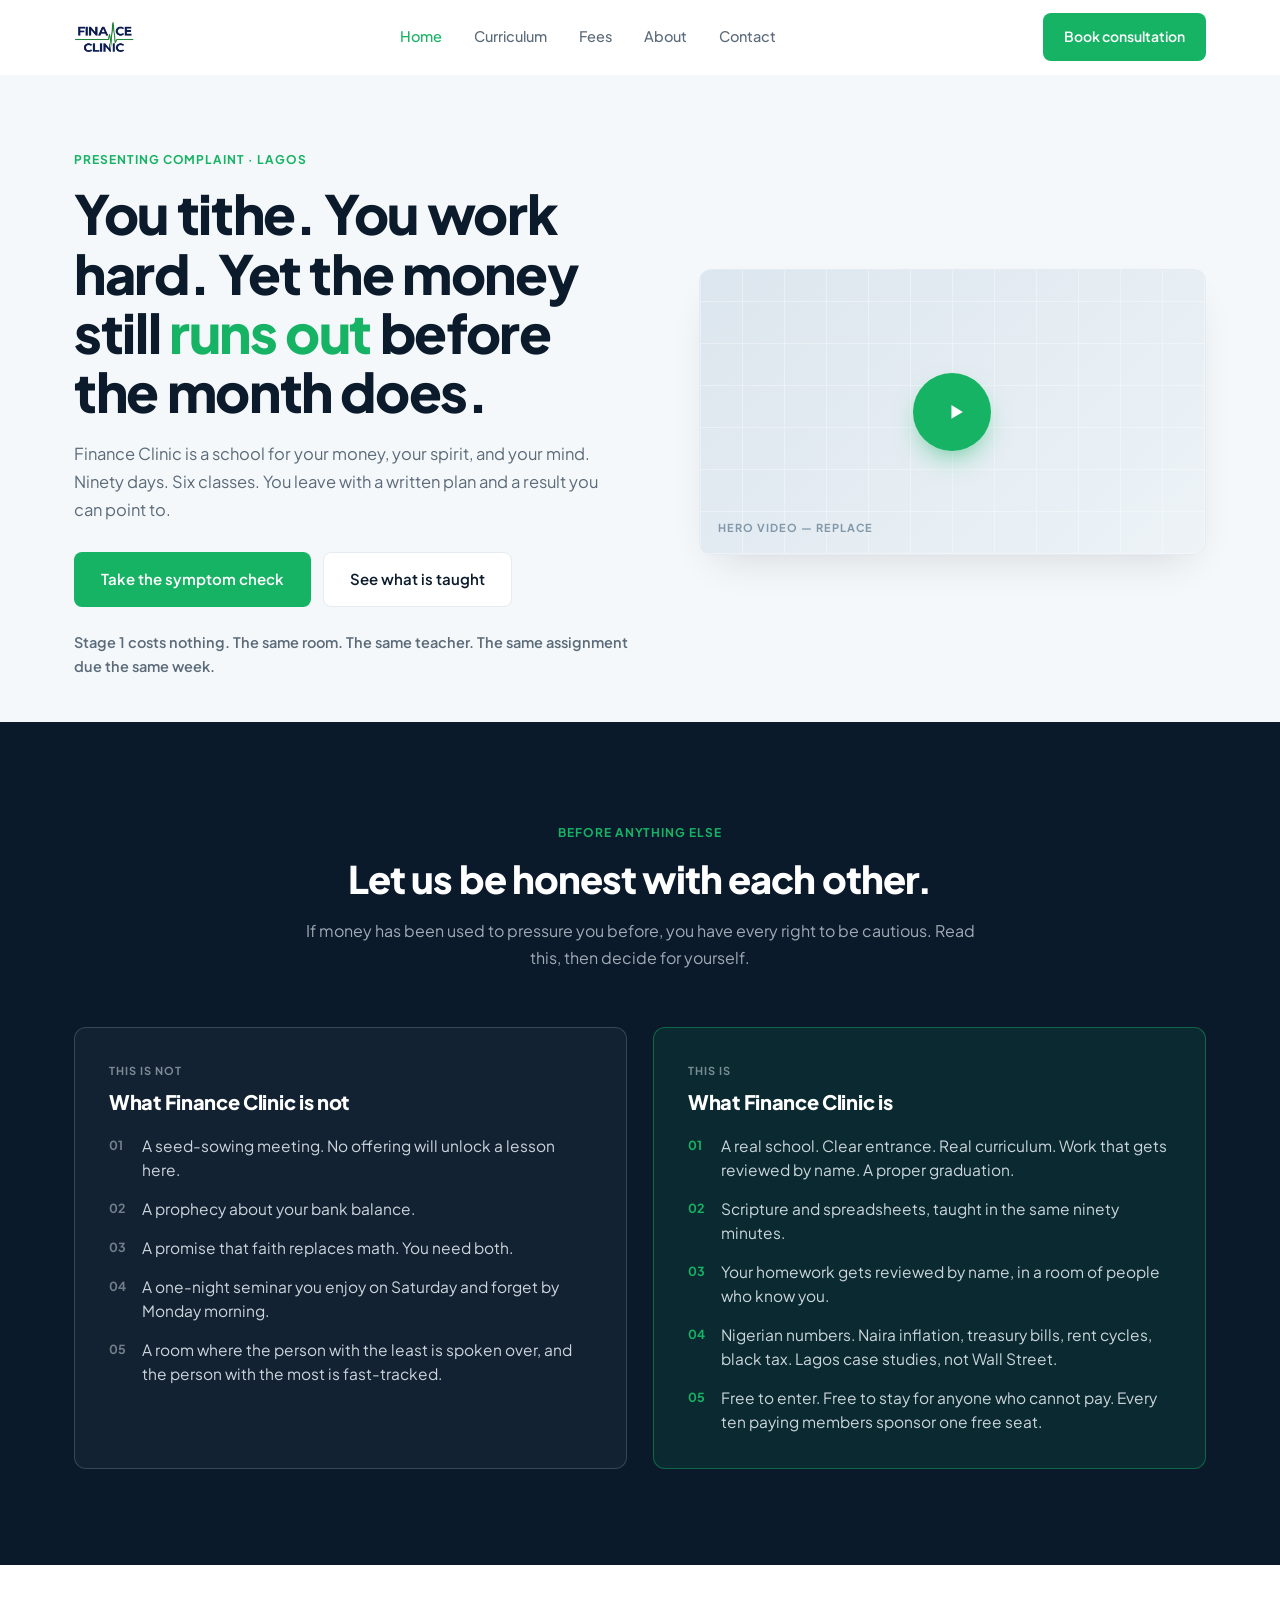
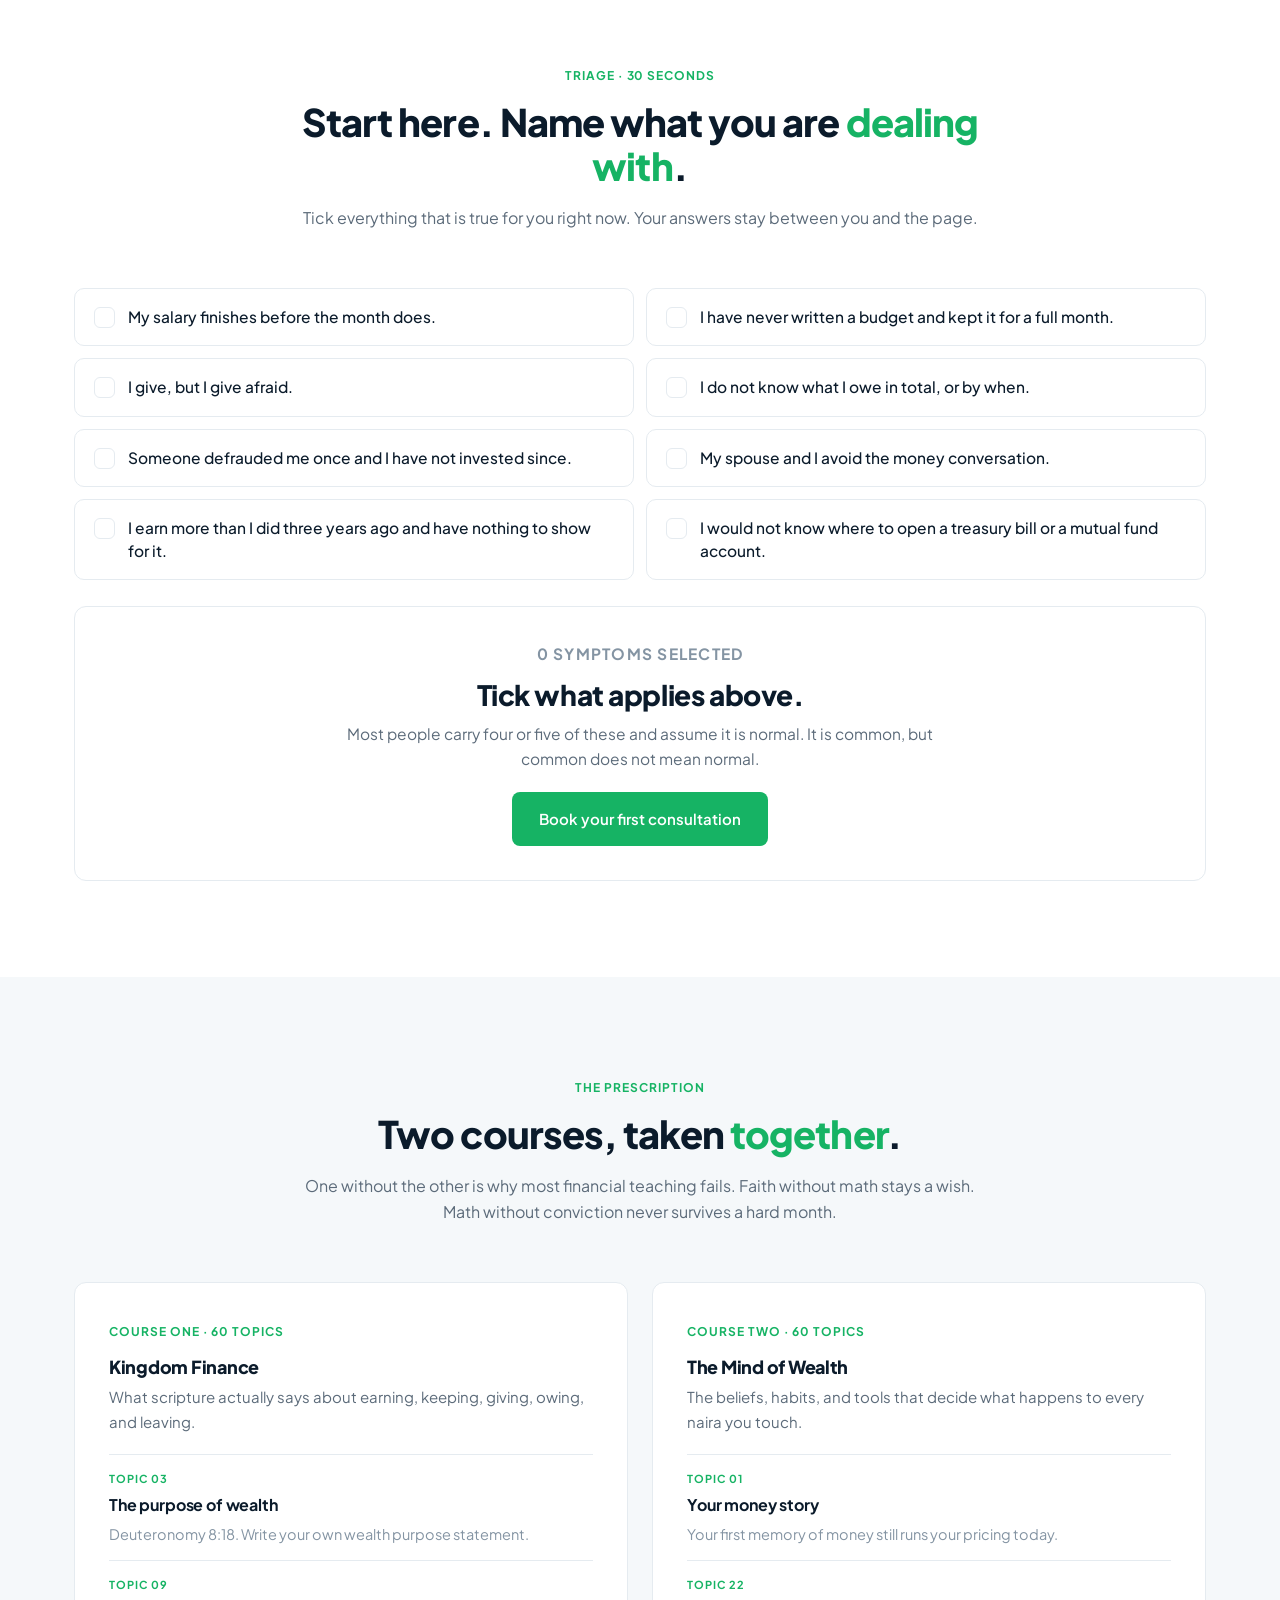
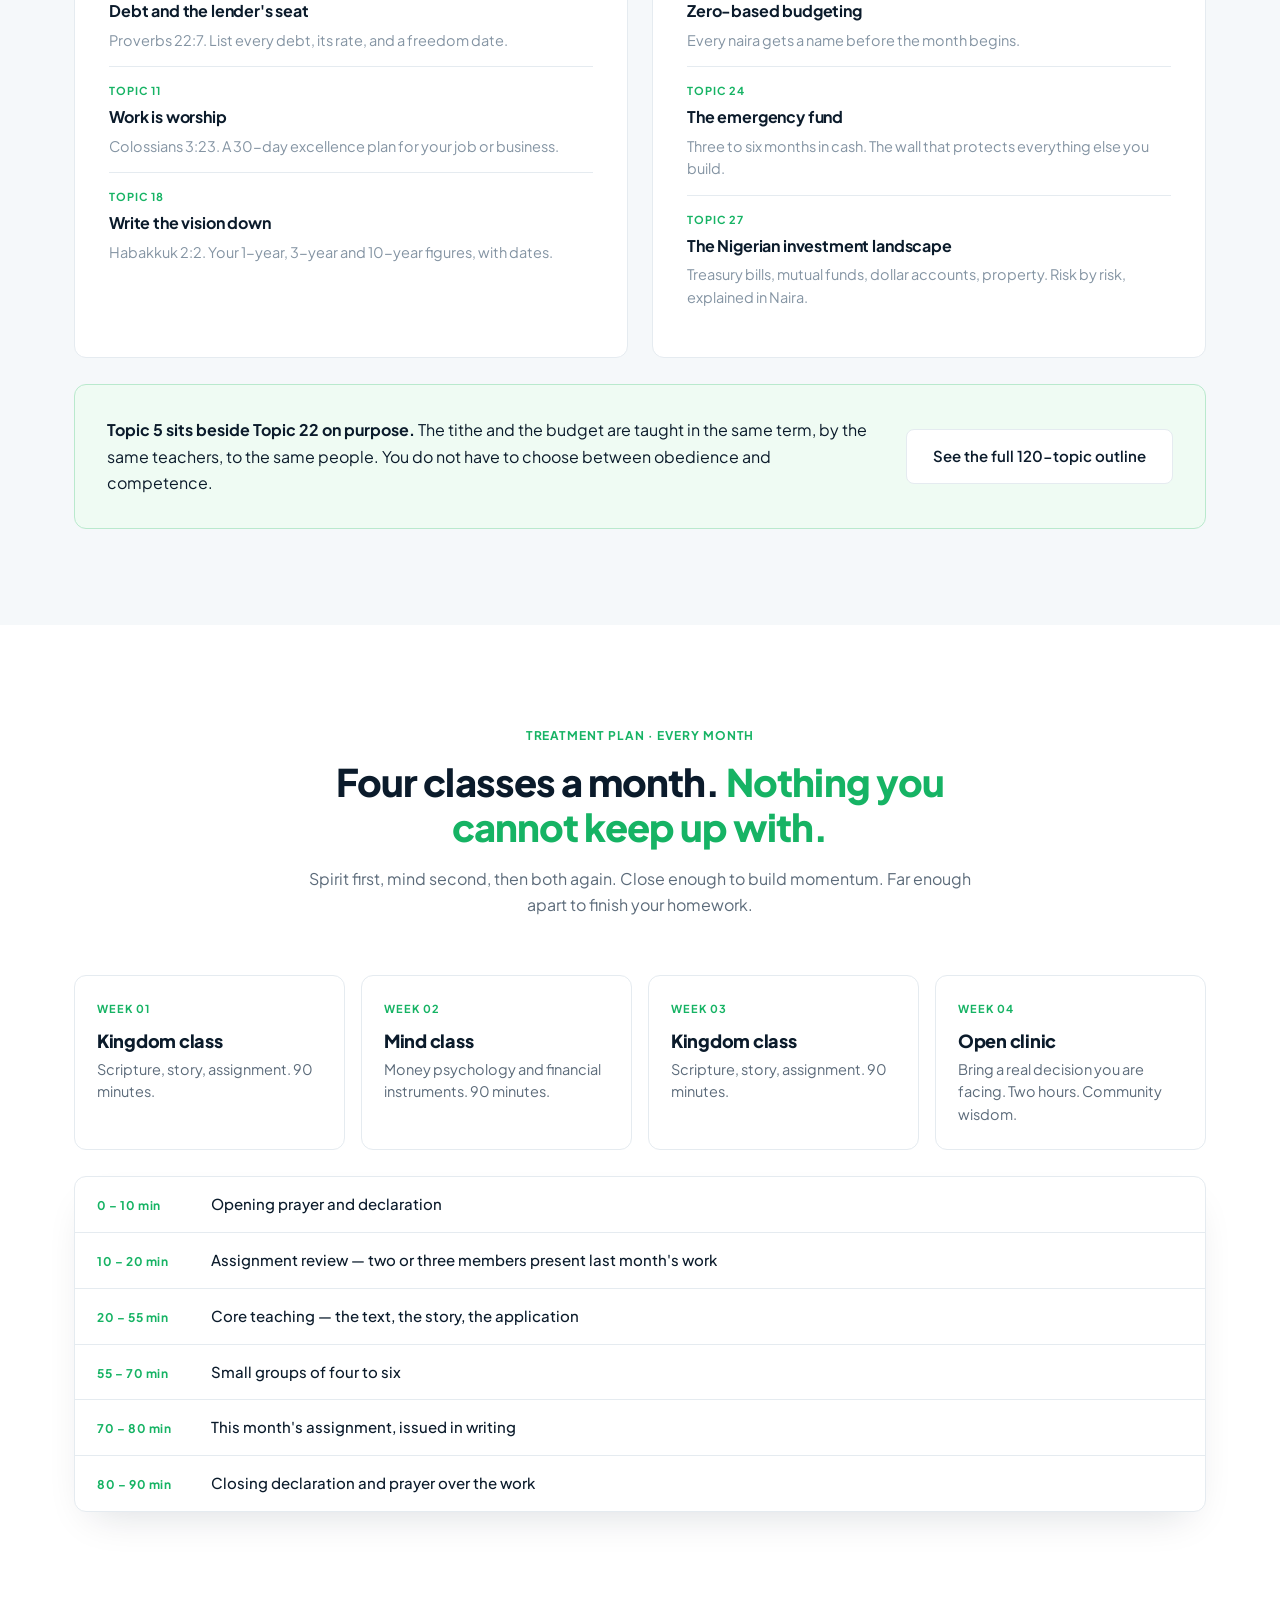
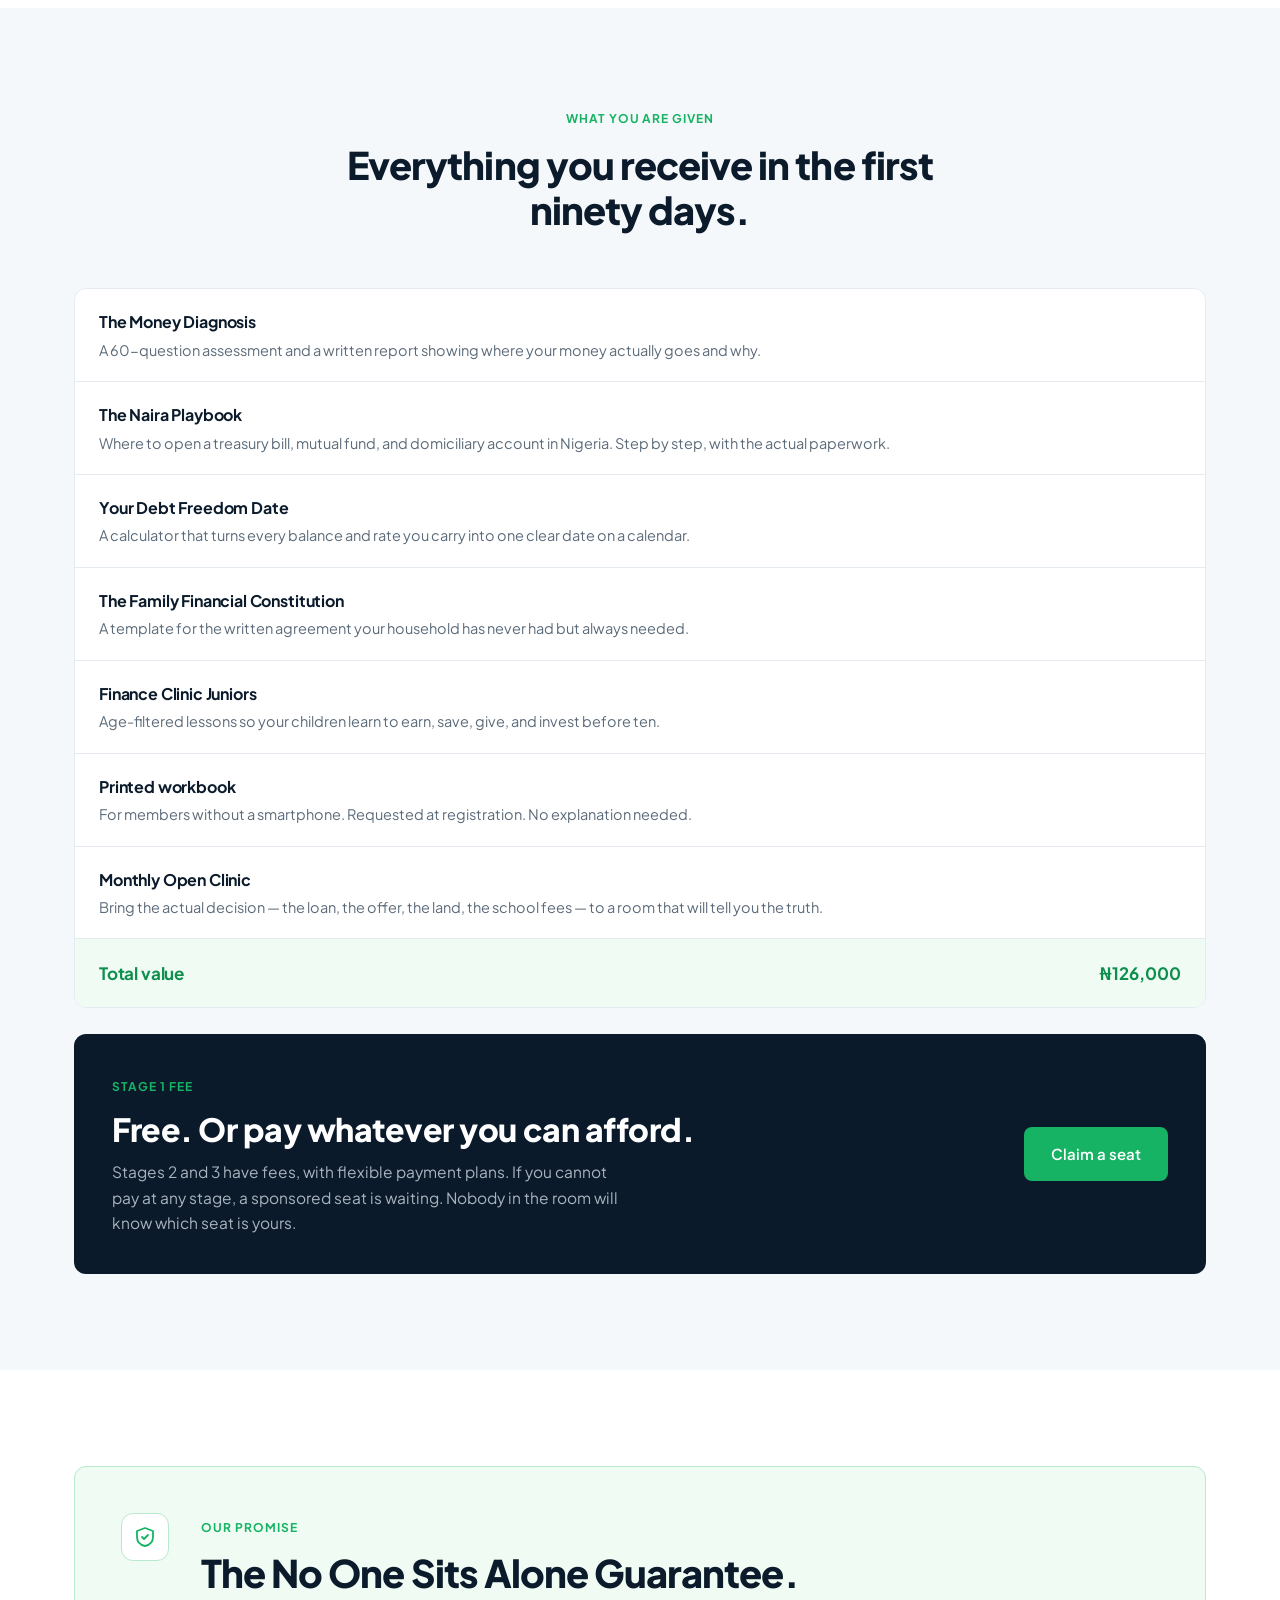
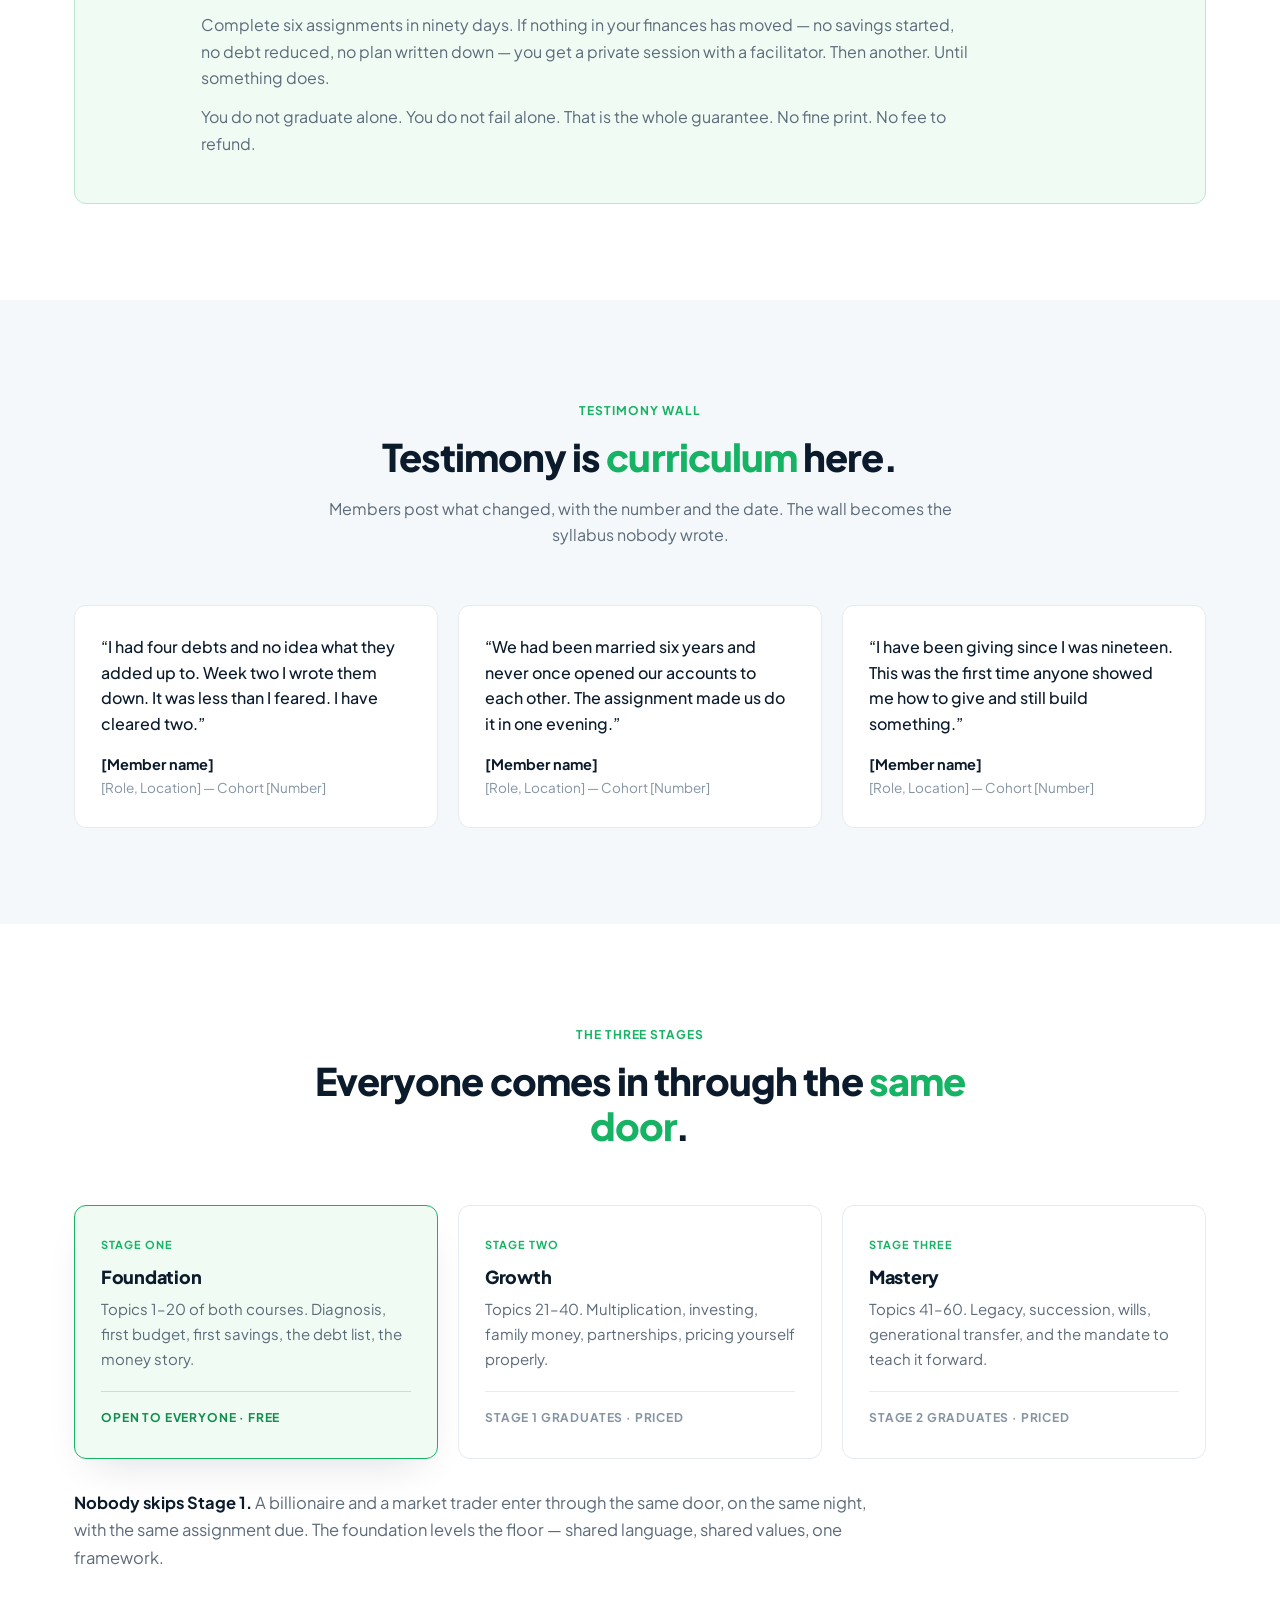
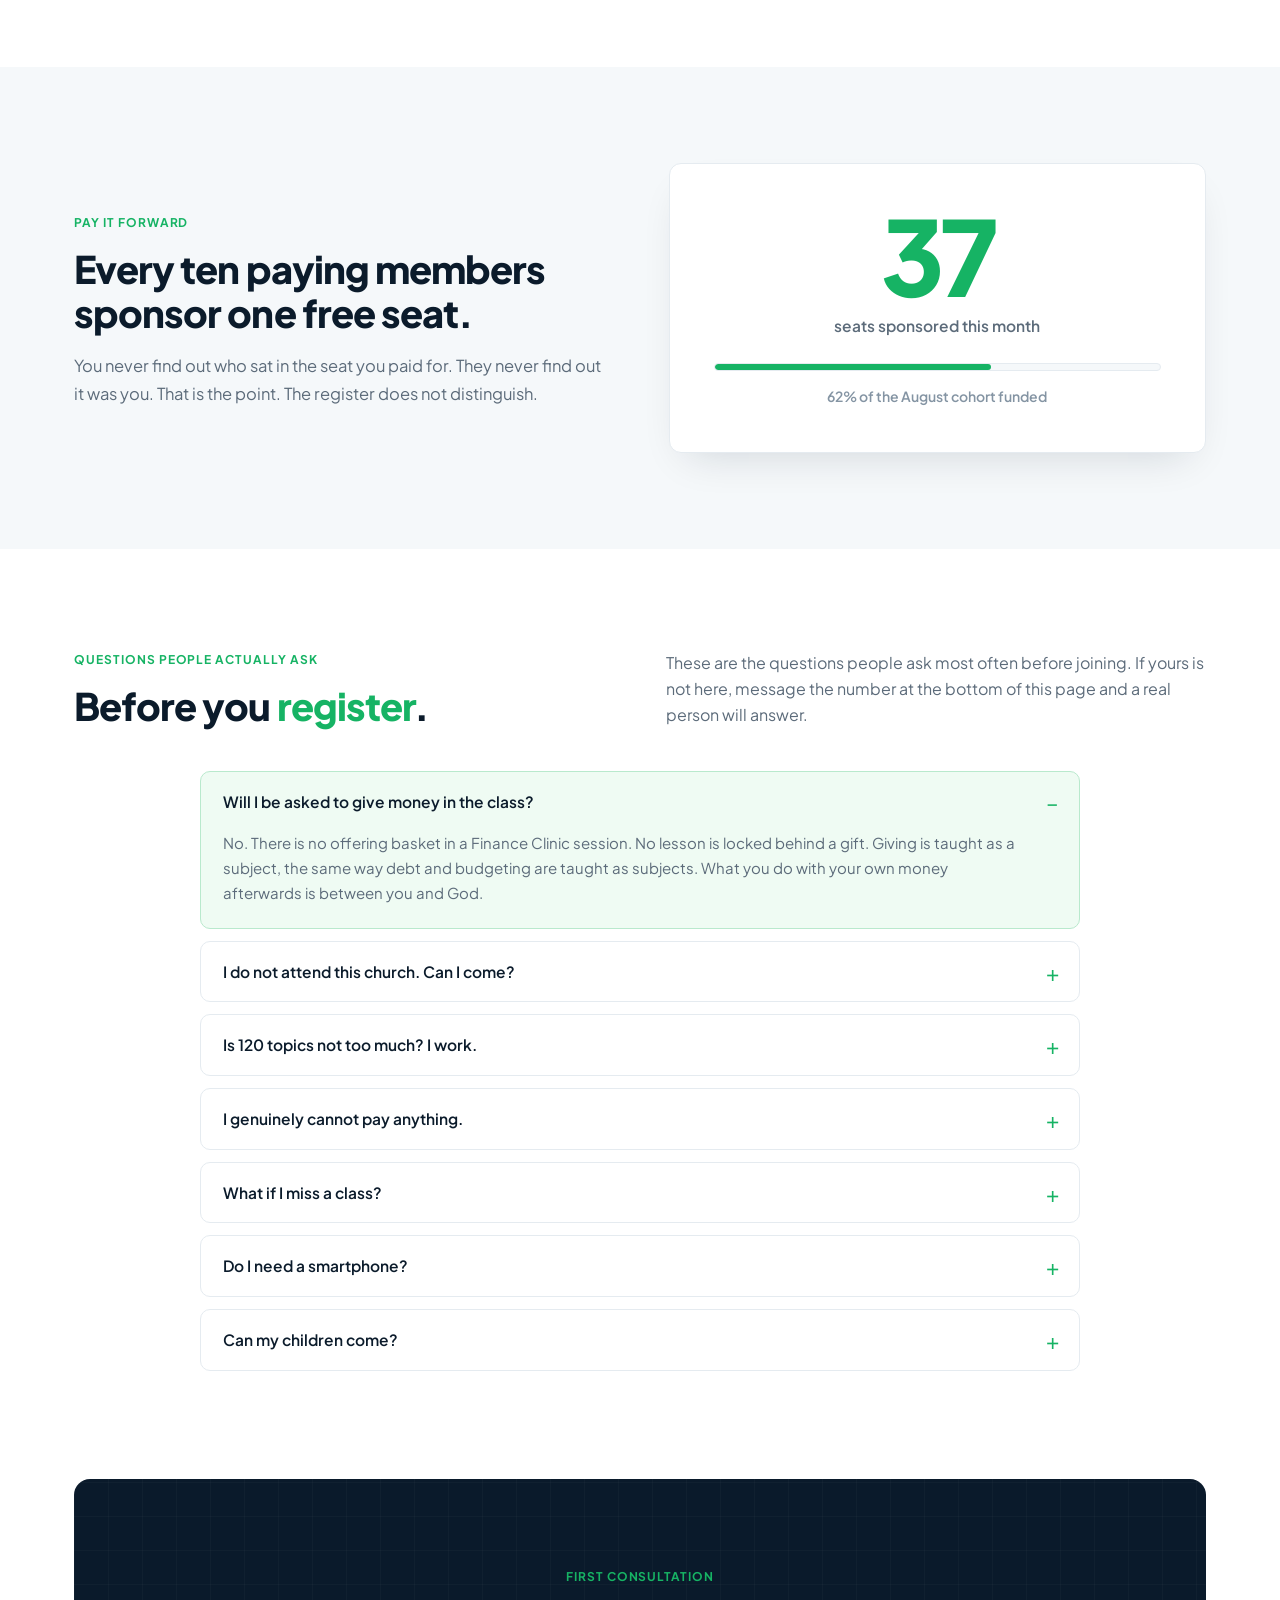
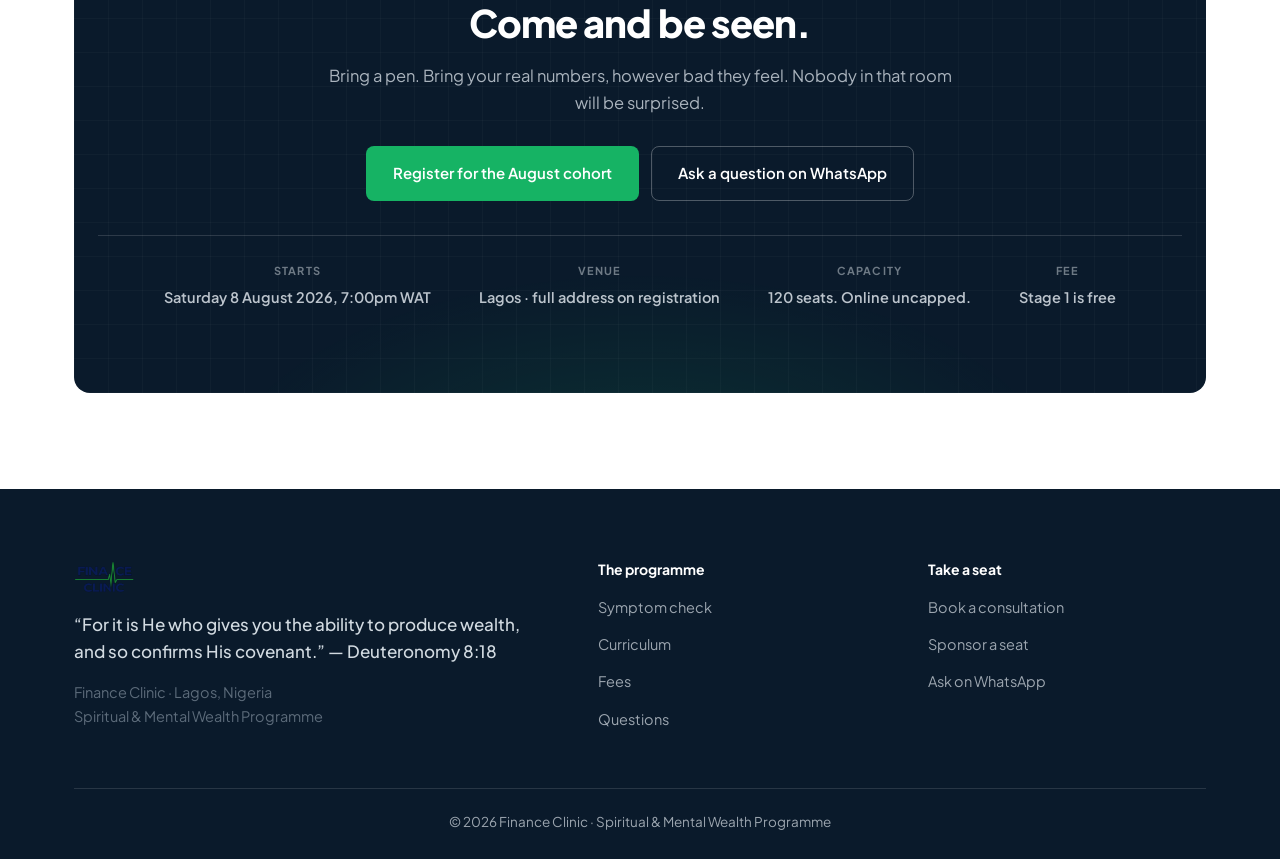
==== commit 85e680e5: "content: Apply copy audit, real Stage 2/3 pricing, email link, hero video placeholder Copy audit app" ====
--- a/index.html
+++ b/index.html
@@ -3,7 +3,7 @@
 <head>
 <meta charset="UTF-8">
 <meta name="viewport" content="width=device-width, initial-scale=1.0">
-<title>Finance Clinic — A school for your money, spirit and mind</title>
+<title>Finance Clinic — A school for your money, spirit, and mind</title>
 <meta name="description" content="A 90-day financial school in Lagos. Scripture and balance sheets in the same room. Six classes. One written plan. One result you can point to. Stage 1 costs nothing.">
 <link rel="preconnect" href="https://fonts.googleapis.com">
 <link rel="preconnect" href="https://fonts.gstatic.com" crossorigin>
@@ -13,14 +13,14 @@
 <link rel="icon" href="favicon.ico" sizes="32x32">
 <meta property="og:type" content="website">
 <meta property="og:site_name" content="Finance Clinic">
-<meta property="og:title" content="Finance Clinic — A school for your money, spirit and mind">
+<meta property="og:title" content="Finance Clinic — A school for your money, spirit, and mind">
 <meta property="og:description" content="A 90-day financial school in Lagos. Scripture and balance sheets in the same room. Six classes. One written plan. One result you can point to. Stage 1 costs nothing.">
 <meta property="og:url" content="https://financeclinic.ng/">
 <meta property="og:image" content="https://financeclinic.ng/assets/img/og-cover.png">
 <meta property="og:image:width" content="1200">
 <meta property="og:image:height" content="630">
 <meta name="twitter:card" content="summary_large_image">
-<meta name="twitter:title" content="Finance Clinic — A school for your money, spirit and mind">
+<meta name="twitter:title" content="Finance Clinic — A school for your money, spirit, and mind">
 <meta name="twitter:description" content="A 90-day financial school in Lagos. Scripture and balance sheets in the same room. Six classes. One written plan. One result you can point to. Stage 1 costs nothing.">
 <meta name="twitter:image" content="https://financeclinic.ng/assets/img/og-cover.png">
 <link rel="canonical" href="https://financeclinic.ng/">
@@ -59,26 +59,29 @@
   <div class="wrap hero__grid">
     <div>
       <span class="eyebrow">Presenting complaint · Lagos</span>
-      <h1>You tithe. You work. And the money still doesn't <span>reach</span> the end of the month.</h1>
-      <p class="lede">Finance Clinic is a school for your money — spirit and mind, in the same room. Ninety days. Six classes. One written plan and one result you can point to.</p>
+      <h1>You tithe. You work hard. Yet the money still <span>runs out</span> before the month does.</h1>
+      <p class="lede">Finance Clinic is a school for your money, your spirit, and your mind. Ninety days. Six classes. You leave with a written plan and a result you can point to.</p>
       <div class="hero__btns">
         <a class="btn btn--green" href="#check">Take the symptom check</a>
         <a class="btn btn--out" href="#rx">See what is taught</a>
       </div>
-      <p class="hero__note">Stage 1 costs nothing. A billionaire and a market trader enter through the same door.</p>
-    </div>
-
-    <aside class="file rv">
-      <div class="file__top"><span>Case file 001</span><span>Open</span></div>
-      <svg class="pulse pulse--anim" viewBox="0 0 320 34" preserveAspectRatio="none" aria-hidden="true">
-        <path d="M0 20h56l9-14 11 27 10-19 8 6h34l9-11 12 20 9-12h38l8-7 10 14 9-7h76"/>
-      </svg>
-      <div class="vitals">
-        <div class="vital"><span class="vital__k">Programme</span><span class="vital__v">120 topics<small>60 spiritual · 60 mental</small></span></div>
-        <div class="vital"><span class="vital__k">First 90 days</span><span class="vital__v">6 classes<small>Two per month, 90 minutes</small></span></div>
-        <div class="vital"><span class="vital__k">Format</span><span class="vital__v">Live + online<small>Printed notes on request</small></span></div>
-        <div class="vital"><span class="vital__k">Entry fee</span><span class="vital__v">₦0<small>Pay what you can, or nothing</small></span></div>
-        <div class="vital"><span class="vital__k">Next cohort</span><span class="vital__v">Sat 8 Aug<small>Zoom · live</small></span></div>
+      <p class="hero__note">Stage 1 costs nothing. The same room. The same teacher. The same assignment due the same week.</p>
+    </div>
+
+    <!-- HERO VIDEO — placeholder.
+         To go live: delete the .herovid__play div below and drop the <video> in its place,
+         keeping the <aside class="herovid"> wrapper and removing its data-label attribute:
+
+         <video class="herovid__v" autoplay muted loop playsinline preload="metadata"
+                poster="assets/img/hero-poster.jpg">
+           <source src="assets/video/hero.webm" type="video/webm">
+           <source src="assets/video/hero.mp4" type="video/mp4">
+         </video>
+
+         Recommended: 16:9, 1920×1080, under 6 MB, no audio track, 10–20 seconds, looping. -->
+    <aside class="herovid rv" data-label="Hero video — replace">
+      <div class="herovid__play" aria-hidden="true">
+        <svg viewBox="0 0 24 24"><path d="M9 7.4v9.2l7.6-4.6z"/></svg>
       </div>
     </aside>
   </div>
@@ -89,30 +92,30 @@
   <div class="wrap">
     <div class="head rv">
       <span class="eyebrow">Before anything else</span>
-      <h2>Let us clear the air.</h2>
-      <p>If money has been used to pressure you in a church before, you have every reason to be careful. Read this first, then decide.</p>
+      <h2>Let us be honest with each other.</h2>
+      <p>If money has been used to pressure you before, you have every right to be cautious. Read this, then decide for yourself.</p>
     </div>
     <div class="two">
       <div class="panel rv">
         <span class="panel__lab">This is not</span>
         <h3>What Finance Clinic is not</h3>
         <ul>
-          <li><b>01</b>A seed-sowing meeting. Nobody will ask you for an offering to unlock a lesson.</li>
-          <li><b>02</b>A prophecy over your account balance.</li>
-          <li><b>03</b>A promise that faith replaces arithmetic. Both are required.</li>
-          <li><b>04</b>A one-night seminar you attend, enjoy, and forget by Tuesday.</li>
-          <li><b>05</b>A room where the poor are talked down to and the rich are fast-tracked.</li>
+          <li><b>01</b>A seed-sowing meeting. No offering will unlock a lesson here.</li>
+          <li><b>02</b>A prophecy about your bank balance.</li>
+          <li><b>03</b>A promise that faith replaces math. You need both.</li>
+          <li><b>04</b>A one-night seminar you enjoy on Saturday and forget by Monday morning.</li>
+          <li><b>05</b>A room where the person with the least is spoken over, and the person with the most is fast-tracked.</li>
         </ul>
       </div>
       <div class="panel panel--yes rv">
         <span class="panel__lab">This is</span>
         <h3>What Finance Clinic is</h3>
         <ul>
-          <li><b>01</b>A school. Clear entrance, real curriculum, marked assignments, proper graduation.</li>
-          <li><b>02</b>Scripture and balance sheets taught in the same ninety minutes.</li>
-          <li><b>03</b>Homework that gets reviewed, by name, in front of people who know you.</li>
-          <li><b>04</b>Nigerian numbers. Naira inflation, treasury bills, rent cycles, black tax.</li>
-          <li><b>05</b>Free to enter, and it stays free for anyone who cannot pay. Every ten paying members sponsor one seat.</li>
+          <li><b>01</b>A real school. Clear entrance. Real curriculum. Work that gets reviewed by name. A proper graduation.</li>
+          <li><b>02</b>Scripture and spreadsheets, taught in the same ninety minutes.</li>
+          <li><b>03</b>Your homework gets reviewed by name, in a room of people who know you.</li>
+          <li><b>04</b>Nigerian numbers. Naira inflation, treasury bills, rent cycles, black tax. Lagos case studies, not Wall Street.</li>
+          <li><b>05</b>Free to enter. Free to stay for anyone who cannot pay. Every ten paying members sponsor one free seat.</li>
         </ul>
       </div>
     </div>
@@ -124,8 +127,8 @@
   <div class="wrap">
     <div class="head rv">
       <span class="eyebrow">Triage · 30 seconds</span>
-      <h2>Start where every patient starts. With <span class="g">symptoms</span>.</h2>
-      <p>Tick everything that is true for you right now. Nobody sees your answers but you.</p>
+      <h2>Start here. Name what you are <span class="g">dealing with</span>.</h2>
+      <p>Tick everything that is true for you right now. Your answers stay between you and the page.</p>
     </div>
 
     <div class="syms" id="symptoms">
@@ -142,7 +145,7 @@
     <div class="verdict" id="result" data-state="idle" role="status" aria-live="polite">
       <p class="verdict__n" id="count">0 symptoms selected</p>
       <h3 id="verdict">Tick what applies above.</h3>
-      <p id="advice">Most people carry four or five of these and assume it is normal. It is common. That is a different thing.</p>
+      <p id="advice">Most people carry four or five of these and assume it is normal. It is common, but common does not mean normal.</p>
       <a class="btn btn--green" href="#book" id="resultCta" hidden>Book your first consultation</a>
     </div>
   </div>
@@ -153,15 +156,15 @@
   <div class="wrap">
     <div class="head rv">
       <span class="eyebrow">The prescription</span>
-      <h2>Two courses of treatment, taken <span class="g">together</span>.</h2>
-      <p>One without the other is why most financial teaching fails. Faith without arithmetic stays a wish. Arithmetic without conviction never survives a hard month.</p>
+      <h2>Two courses, taken <span class="g">together</span>.</h2>
+      <p>One without the other is why most financial teaching fails. Faith without math stays a wish. Math without conviction never survives a hard month.</p>
     </div>
 
     <div class="rx">
       <div class="track rv">
         <span class="eyebrow">Course one · 60 topics</span>
         <h3>Kingdom Finance</h3>
-        <p>What scripture actually says about earning, keeping, giving, owing and leaving.</p>
+        <p>What scripture actually says about earning, keeping, giving, owing, and leaving.</p>
         <div class="topic"><b>Topic 03</b><strong>The purpose of wealth</strong><span>Deuteronomy 8:18. Write your own wealth purpose statement.</span></div>
         <div class="topic"><b>Topic 09</b><strong>Debt and the lender's seat</strong><span>Proverbs 22:7. List every debt, its rate, and a freedom date.</span></div>
         <div class="topic"><b>Topic 11</b><strong>Work is worship</strong><span>Colossians 3:23. A 30-day excellence plan for your job or business.</span></div>
@@ -171,16 +174,16 @@
       <div class="track rv">
         <span class="eyebrow">Course two · 60 topics</span>
         <h3>The Mind of Wealth</h3>
-        <p>The beliefs, habits and instruments that decide what happens to every naira you touch.</p>
+        <p>The beliefs, habits, and tools that decide what happens to every naira you touch.</p>
         <div class="topic"><b>Topic 01</b><strong>Your money story</strong><span>Your first memory of money still runs your pricing today.</span></div>
         <div class="topic"><b>Topic 22</b><strong>Zero-based budgeting</strong><span>Every naira gets a name before the month begins.</span></div>
-        <div class="topic"><b>Topic 24</b><strong>The emergency fund</strong><span>Three to six months, liquid. The wall that protects everything else.</span></div>
-        <div class="topic"><b>Topic 27</b><strong>The Nigerian investment landscape</strong><span>Treasury bills, mutual funds, dollar accounts, property. Risk by risk.</span></div>
+        <div class="topic"><b>Topic 24</b><strong>The emergency fund</strong><span>Three to six months in cash. The wall that protects everything else you build.</span></div>
+        <div class="topic"><b>Topic 27</b><strong>The Nigerian investment landscape</strong><span>Treasury bills, mutual funds, dollar accounts, property. Risk by risk, explained in Naira.</span></div>
       </div>
     </div>
 
     <div class="seam rv">
-      <p><strong>Topic 5 sits beside Topic 22 on purpose.</strong> The tithe and the budget are taught in the same term, by the same teachers, to the same people. You are not asked to choose between obedience and competence.</p>
+      <p><strong>Topic 5 sits beside Topic 22 on purpose.</strong> The tithe and the budget are taught in the same term, by the same teachers, to the same people. You do not have to choose between obedience and competence.</p>
       <a class="btn btn--out" href="#book">See the full 120-topic outline</a>
     </div>
   </div>
@@ -191,15 +194,15 @@
   <div class="wrap">
     <div class="head rv">
       <span class="eyebrow">Treatment plan · every month</span>
-      <h2>Four classes a month. <span class="g">Nothing you cannot keep.</span></h2>
-      <p>Spirit first, mind second, then both again. Frequent enough to build momentum, spaced enough to finish the homework.</p>
+      <h2>Four classes a month. <span class="g">Nothing you cannot keep up with.</span></h2>
+      <p>Spirit first, mind second, then both again. Close enough to build momentum. Far enough apart to finish your homework.</p>
     </div>
 
     <div class="weeks">
       <div class="week rv"><b>Week 01</b><h3>Kingdom class</h3><p>Scripture, story, assignment. 90 minutes.</p></div>
       <div class="week rv"><b>Week 02</b><h3>Mind class</h3><p>Money psychology and financial instruments. 90 minutes.</p></div>
       <div class="week rv"><b>Week 03</b><h3>Kingdom class</h3><p>Scripture, story, assignment. 90 minutes.</p></div>
-      <div class="week rv"><b>Week 04</b><h3>Open clinic</h3><p>Bring a real decision. Two hours, community answers.</p></div>
+      <div class="week rv"><b>Week 04</b><h3>Open clinic</h3><p>Bring a real decision you are facing. Two hours. Community wisdom.</p></div>
     </div>
 
     <div class="rota rv">
@@ -218,25 +221,25 @@
   <div class="wrap">
     <div class="head rv">
       <span class="eyebrow">What you are given</span>
-      <h2>Everything a member receives in the first ninety days.</h2>
+      <h2>Everything you receive in the first ninety days.</h2>
     </div>
 
     <div class="stack rv">
-      <div class="item"><div><b>The Money Diagnosis</b><p>A 60-question assessment and a written report on where your money actually goes and why.</p></div><span>₦25,000</span></div>
-      <div class="item"><div><b>The Naira Playbook</b><p>Where to open a treasury bill, mutual fund and domiciliary account in Nigeria. Step by step, with the paperwork.</p></div><span>₦20,000</span></div>
-      <div class="item"><div><b>Your Debt Freedom Date</b><p>A calculator that turns every balance and rate you carry into one date on a calendar.</p></div><span>₦10,000</span></div>
-      <div class="item"><div><b>The Family Financial Constitution</b><p>A template for the written agreement your household has never had.</p></div><span>₦15,000</span></div>
-      <div class="item"><div><b>Finance Clinic Juniors</b><p>Age-filtered lessons so your children learn to earn, save, give and invest before ten.</p></div><span>₦18,000</span></div>
-      <div class="item"><div><b>Printed workbook</b><p>For members without a smartphone. Requested at registration, no explanation needed.</p></div><span>₦8,000</span></div>
-      <div class="item"><div><b>Monthly Open Clinic</b><p>Bring the actual decision — the loan, the offer, the land, the school fees — to a room that will tell you the truth.</p></div><span>₦30,000</span></div>
+      <div class="item"><div><b>The Money Diagnosis</b><p>A 60-question assessment and a written report showing where your money actually goes and why.</p></div></div>
+      <div class="item"><div><b>The Naira Playbook</b><p>Where to open a treasury bill, mutual fund, and domiciliary account in Nigeria. Step by step, with the actual paperwork.</p></div></div>
+      <div class="item"><div><b>Your Debt Freedom Date</b><p>A calculator that turns every balance and rate you carry into one clear date on a calendar.</p></div></div>
+      <div class="item"><div><b>The Family Financial Constitution</b><p>A template for the written agreement your household has never had but always needed.</p></div></div>
+      <div class="item"><div><b>Finance Clinic Juniors</b><p>Age-filtered lessons so your children learn to earn, save, give, and invest before ten.</p></div></div>
+      <div class="item"><div><b>Printed workbook</b><p>For members without a smartphone. Requested at registration. No explanation needed.</p></div></div>
+      <div class="item"><div><b>Monthly Open Clinic</b><p>Bring the actual decision — the loan, the offer, the land, the school fees — to a room that will tell you the truth.</p></div></div>
       <div class="item item--tot"><div><b>Total value</b></div><span>₦126,000</span></div>
     </div>
 
     <div class="fee rv">
       <div>
         <span class="eyebrow eyebrow--pale">Stage 1 fee</span>
-        <h3>Free. Or pay what you can.</h3>
-        <p>Stages 2 and 3 are priced, with payment plans. If you cannot pay at any stage, a sponsored seat is waiting and nobody in the room will know which seat is yours.</p>
+        <h3>Free. Or pay whatever you can afford.</h3>
+        <p>Stages 2 and 3 have fees, with flexible payment plans. If you cannot pay at any stage, a sponsored seat is waiting. Nobody in the room will know which seat is yours.</p>
       </div>
       <a class="btn btn--green" href="#book">Claim a seat</a>
     </div>
@@ -251,8 +254,8 @@
       <div class="promise__bd">
         <span class="eyebrow">Our promise</span>
         <h2>The No One Sits Alone Guarantee.</h2>
-        <p>Complete your six assignments in ninety days. If nothing in your finances has moved — no savings started, no debt reduced, no plan written down — you get a private session with a facilitator, and then another, until something does.</p>
-        <p>You do not graduate alone, and you do not fail alone. That is the whole guarantee. There is no fine print because there is no fee to refund at Stage 1.</p>
+        <p>Complete six assignments in ninety days. If nothing in your finances has moved — no savings started, no debt reduced, no plan written down — you get a private session with a facilitator. Then another. Until something does.</p>
+        <p>You do not graduate alone. You do not fail alone. That is the whole guarantee. No fine print. No fee to refund.</p>
       </div>
     </div>
   </div>
@@ -265,20 +268,20 @@
     <div class="head rv">
       <span class="eyebrow">Testimony wall</span>
       <h2>Testimony is <span class="g">curriculum</span> here.</h2>
-      <p>Members post what changed, with the number and the date. The wall is the syllabus nobody wrote.</p>
+      <p>Members post what changed, with the number and the date. The wall becomes the syllabus nobody wrote.</p>
     </div>
     <div class="tst3">
       <figure class="tst rv">
         <blockquote>“I had four debts and no idea what they added up to. Week two I wrote them down. It was less than I feared. I have cleared two.”</blockquote>
-        <figcaption><b>Placeholder — replace</b>Trader, Ojota · Cohort 1</figcaption>
+        <figcaption><b>[Member name]</b>[Role, Location] — Cohort [Number]</figcaption>
       </figure>
       <figure class="tst rv">
         <blockquote>“We had been married six years and never once opened our accounts to each other. The assignment made us do it in one evening.”</blockquote>
-        <figcaption><b>Placeholder — replace</b>Teacher, Ajah · Cohort 2</figcaption>
+        <figcaption><b>[Member name]</b>[Role, Location] — Cohort [Number]</figcaption>
       </figure>
       <figure class="tst rv">
         <blockquote>“I have been giving since I was nineteen. This was the first time anyone showed me how to give and still build something.”</blockquote>
-        <figcaption><b>Placeholder — replace</b>Engineer, Ikeja · Cohort 2</figcaption>
+        <figcaption><b>[Member name]</b>[Role, Location] — Cohort [Number]</figcaption>
       </figure>
     </div>
   </div>
@@ -321,7 +324,7 @@
     <div class="rv">
       <span class="eyebrow">Pay it forward</span>
       <h2>Every ten paying members sponsor one free seat.</h2>
-      <p class="lede">You never find out who sat in the seat you paid for, and they never find out it was you. That is the point. The register does not distinguish.</p>
+      <p class="lede">You never find out who sat in the seat you paid for. They never find out it was you. That is the point. The register does not distinguish.</p>
     </div>
     <div class="counter rv">
       <!-- REPLACE: wire these two numbers to a real source before publishing -->
@@ -341,16 +344,16 @@
         <span class="eyebrow">Questions people actually ask</span>
         <h2>Before you <span class="g">register</span>.</h2>
       </div>
-      <div class="rv"><p>These are the seven things people ask before they join a cohort. If yours is not here, message the number in the footer and a person will answer it.</p></div>
-    </div>
-
-    <details class="q rv" open><summary>Will I be asked to give money in the class?</summary><p>No. There is no offering basket in a Finance Clinic session, and no lesson is locked behind a gift. Giving is taught as a subject, the same way debt and budgeting are taught as subjects. What you do with your own money afterwards is between you and God.</p></details>
+      <div class="rv"><p>These are the questions people ask most often before joining. If yours is not here, message the number at the bottom of this page and a real person will answer.</p></div>
+    </div>
+
+    <details class="q rv" open><summary>Will I be asked to give money in the class?</summary><p>No. There is no offering basket in a Finance Clinic session. No lesson is locked behind a gift. Giving is taught as a subject, the same way debt and budgeting are taught as subjects. What you do with your own money afterwards is between you and God.</p></details>
     <details class="q rv"><summary>I do not attend this church. Can I come?</summary><p>Yes. The teaching is rooted in scripture and you should know that before you walk in. You are not required to be a member of anything, and nobody will follow up about your church attendance.</p></details>
     <details class="q rv"><summary>Is 120 topics not too much? I work.</summary><p>You are registering for six classes over ninety days, not for 120 topics. The full curriculum runs for years because it is a school, and schools take time. Most members decide about Stage 2 only after they have finished Stage 1 and seen something change.</p></details>
-    <details class="q rv"><summary>I genuinely cannot pay anything.</summary><p>Then you pay nothing, and you sit in the same seats, receive the same workbook and do the same assignments. Say so at registration in one sentence. No form, no interview, no committee.</p></details>
-    <details class="q rv"><summary>What if I miss a class?</summary><p>Every session is recorded and posted within 48 hours. The assignment still comes to you. Attendance is not the accountability engine here — the marked assignment is.</p></details>
+    <details class="q rv"><summary>I genuinely cannot pay anything.</summary><p>You pay nothing. You sit in the same seats, receive the same workbook, and do the same assignments. Say so at registration in one sentence. No form, no interview, no committee.</p></details>
+    <details class="q rv"><summary>What if I miss a class?</summary><p>Every session is recorded and posted within 48 hours. The assignment still comes to you. Attendance is not what keeps you on track here — the marked assignment is.</p></details>
     <details class="q rv"><summary>Do I need a smartphone?</summary><p>No. Tick the printed workbook option at registration and your notes and assignments are handed to you on paper each month.</p></details>
-    <details class="q rv"><summary>Can my children come?</summary><p>Finance Clinic Juniors runs age-filtered material alongside the adult class. Children who learn to earn, save, give and invest before ten rarely have to unlearn anything later.</p></details>
+    <details class="q rv"><summary>Can my children come?</summary><p>Finance Clinic Juniors runs age-filtered material alongside the adult class. Children who learn to earn, save, give, and invest before ten rarely have to unlearn anything later.</p></details>
   </div>
 </section>
 
@@ -359,8 +362,8 @@
   <div class="wrap">
     <div class="cta rv">
       <span class="eyebrow">First consultation</span>
-      <h2>Come and be diagnosed.</h2>
-      <p>Bring a pen. Bring your real numbers, however bad they are. Nobody in that room is going to be surprised by yours.</p>
+      <h2>Come and be seen.</h2>
+      <p>Bring a pen. Bring your real numbers, however bad they feel. Nobody in that room will be surprised.</p>
       <div class="cta__btns">
         <a class="btn btn--green" href="#">Register for the August cohort</a>
         <a class="btn btn--onNavy" href="#">Ask a question on WhatsApp</a>
--- a/assets/styles.min.css
+++ b/assets/styles.min.css
@@ -1 +1 @@
-:root{--navy:#0A1A2B;--ink:#0B1B2B;--body:#5C6B7A;--muted:#8494A3;--green:#16B364;--green-dk:#0F8F4E;--green-tint:#EFFBF3;--green-line:#B9E9CD;--bg:#F5F8FA;--white:#FFFFFF;--line:#E5EBF0;--r:12px;--r-sm:8px;--pad:clamp(64px,7.5vw,110px);--wrap:1180px;--shadow:0 18px 40px -18px rgba(11,27,43,.16);}*{box-sizing:border-box;margin:0;padding:0}html{scroll-behavior:smooth;-webkit-text-size-adjust:100%}body{background:var(--white);color:var(--ink);font-family:"Plus Jakarta Sans",-apple-system,sans-serif;font-size:16px;line-height:1.65;-webkit-font-smoothing:antialiased}img,svg{display:block;max-width:100%}a{color:inherit}:focus-visible{outline:2.5px solid var(--green);outline-offset:3px;border-radius:4px}.wrap{width:100%;max-width:var(--wrap);margin:0 auto;padding:0 24px}.sec{padding:var(--pad) 0}.sec--bg{background:var(--bg)}.sec--navy{background:var(--navy);color:#E8EFF5}h1,h2,h3,h4{line-height:1.18;letter-spacing:-.025em;font-weight:800}h1{font-size:clamp(34px,4.9vw,54px);line-height:1.1}h2{font-size:clamp(28px,3.6vw,42px)}h3{font-size:clamp(19px,1.6vw,21px);letter-spacing:-.015em}.g{color:var(--green)}p{color:var(--body)}.lede{font-size:16.5px;line-height:1.7}.eyebrow{display:inline-block;font-size:12px;font-weight:700;letter-spacing:.08em;text-transform:uppercase;color:var(--green);margin-bottom:14px}.eyebrow--pale{color:var(--green)}.head{text-align:center;max-width:680px;margin:0 auto clamp(38px,4.5vw,56px)}.head h2{margin-bottom:16px}.head p{font-size:16px}.head--l{text-align:left;margin-left:0;margin-right:0}.sec--navy .head h2{color:#fff}.sec--navy .head p{color:rgba(232,239,245,.68)}.btn{display:inline-flex;align-items:center;justify-content:center;gap:8px;font-family:inherit;font-size:15px;font-weight:600;padding:14px 26px;border-radius:var(--r-sm);border:1.5px solid transparent;text-decoration:none;cursor:pointer;transition:background .18s,transform .18s,border-color .18s,color .18s}.btn--green{background:var(--green);color:#fff}.btn--green:hover{background:var(--green-dk);transform:translateY(-2px)}.btn--out{background:var(--white);color:var(--ink);border-color:var(--line)}.btn--out:hover{border-color:var(--green);color:var(--green);transform:translateY(-2px)}.btn--onNavy{background:transparent;color:#fff;border-color:rgba(255,255,255,.28)}.btn--onNavy:hover{border-color:#fff;transform:translateY(-2px)}.btn--sm{padding:11px 20px;font-size:14px}.nav{position:sticky;top:0;z-index:80;background:rgba(255,255,255,.94);backdrop-filter:blur(10px);border-bottom:1px solid transparent;transition:border-color .25s}.nav.stuck{border-bottom-color:var(--line)}.nav__in{display:flex;align-items:center;justify-content:space-between;gap:22px;height:74px}.brand{display:flex;align-items:center;gap:9px;text-decoration:none;font-weight:800;font-size:18px;letter-spacing:-.02em}.brand svg{width:26px;height:26px;flex:none}.nav__links{display:flex;gap:32px}.nav__links a{font-size:14.5px;font-weight:500;color:var(--body);text-decoration:none;transition:color .16s}.nav__links a:hover{color:var(--green)}.hero{background:var(--bg);padding:clamp(48px,6vw,84px) 0 clamp(60px,7vw,100px)}.hero__grid{display:grid;grid-template-columns:1.06fr .94fr;gap:clamp(34px,5vw,64px);align-items:center}.hero h1{margin-bottom:20px}.hero h1 span{color:var(--green)}.hero p.lede{max-width:46ch}.hero__btns{display:flex;flex-wrap:wrap;gap:12px;margin:30px 0 24px}.hero__note{font-size:14.5px;color:var(--body);max-width:44ch}.file{background:var(--white);border:1px solid var(--line);border-radius:var(--r);box-shadow:var(--shadow);overflow:hidden}.file__top{display:flex;align-items:center;justify-content:space-between;gap:12px;padding:14px 20px;background:var(--green-tint);border-bottom:1px solid var(--green-line)}.file__top span{font-size:11px;font-weight:700;letter-spacing:.09em;text-transform:uppercase;color:var(--green-dk)}.pulse{width:100%;height:48px;padding:14px 20px 0}.pulse path{fill:none;stroke:var(--green);stroke-width:2;stroke-linecap:round;stroke-linejoin:round}.pulse--anim path{stroke-dasharray:600;stroke-dashoffset:600;animation:trace 2.1s ease-out .35s forwards}@keyframes trace{to{stroke-dashoffset:0}}.vitals{padding:6px 20px 20px}.vital{display:flex;justify-content:space-between;align-items:baseline;gap:16px;padding:13px 0;border-bottom:1px solid var(--line)}.vital:last-child{border-bottom:0;padding-bottom:0}.vital__k{font-size:11px;font-weight:700;letter-spacing:.08em;text-transform:uppercase;color:var(--muted)}.vital__v{font-size:16px;font-weight:800;letter-spacing:-.02em;text-align:right}.vital__v small{display:block;font-weight:500;font-size:12.5px;color:var(--muted);letter-spacing:0}.two{display:grid;grid-template-columns:1fr 1fr;gap:clamp(18px,2.6vw,26px)}.panel{border:1px solid rgba(255,255,255,.16);border-radius:var(--r);padding:clamp(24px,3vw,34px);background:rgba(255,255,255,.035)}.panel--yes{background:rgba(22,179,100,.1);border-color:rgba(22,179,100,.45)}.panel__lab{display:block;font-size:11px;font-weight:700;letter-spacing:.09em;text-transform:uppercase;color:rgba(232,239,245,.5);margin-bottom:10px}.panel h3{color:#fff;margin-bottom:20px;font-size:20px}.panel ul{list-style:none;display:grid;gap:15px}.panel li{display:flex;gap:13px;font-size:15.5px;line-height:1.55;color:rgba(232,239,245,.87)}.panel li b{flex:none;width:20px;font-size:12.5px;font-weight:700;color:rgba(232,239,245,.45);padding-top:2px}.panel--yes li b{color:var(--green)}.syms{display:grid;grid-template-columns:1fr 1fr;gap:12px;margin-bottom:26px}.sym{display:flex;align-items:flex-start;gap:13px;padding:17px 19px;cursor:pointer;background:var(--white);border:1.5px solid var(--line);border-radius:10px;font-size:15.5px;line-height:1.45;font-weight:500;transition:border-color .16s,background .16s}.sym:hover{border-color:var(--green-line)}.sym input{position:absolute;opacity:0;width:0;height:0}.sym__box{flex:none;width:21px;height:21px;margin-top:1px;border:1.5px solid var(--line);border-radius:6px;display:grid;place-items:center;background:var(--white);transition:background .16s,border-color .16s}.sym__box svg{width:12px;height:12px;opacity:0;transition:opacity .16s;fill:none;stroke:#fff;stroke-width:2.8;stroke-linecap:round;stroke-linejoin:round}.sym input:checked ~ .sym__box{background:var(--green);border-color:var(--green)}.sym input:checked ~ .sym__box svg{opacity:1}.sym:has(input:checked){border-color:var(--green);background:var(--green-tint)}.sym input:focus-visible ~ .sym__box{outline:2.5px solid var(--green);outline-offset:3px}.verdict{background:var(--white);border:1.5px solid var(--line);border-radius:var(--r);padding:clamp(24px,3vw,34px);text-align:center}.verdict[data-state="active"]{border-color:var(--green);background:var(--green-tint)}.verdict__n{font-size:12px;font-weight:700;letter-spacing:.08em;text-transform:uppercase;color:var(--muted)}.verdict h3{font-size:clamp(21px,2.6vw,28px);margin:11px 0 10px}.verdict p{max-width:54ch;margin:0 auto;font-size:15.5px}.verdict .btn{margin-top:20px}.rx{display:grid;grid-template-columns:1fr 1fr;gap:clamp(18px,2.6vw,24px)}.track{background:var(--white);border:1px solid var(--line);border-radius:var(--r);padding:clamp(26px,3vw,34px)}.track h3{margin-bottom:8px}.track > p{font-size:15px;margin-bottom:20px}.topic{padding:15px 0;border-top:1px solid var(--line);display:grid;gap:4px}.topic b{font-size:11px;font-weight:700;letter-spacing:.08em;text-transform:uppercase;color:var(--green)}.topic strong{font-size:16px;font-weight:700;letter-spacing:-.01em}.topic span{font-size:14.5px;color:var(--muted);line-height:1.55}.seam{margin-top:clamp(20px,2.6vw,26px);background:var(--green-tint);border:1px solid var(--green-line);border-radius:var(--r);padding:clamp(24px,3vw,32px);display:flex;gap:clamp(18px,3vw,34px);align-items:center;flex-wrap:wrap}.seam p{flex:1 1 340px;font-size:16px;color:var(--ink)}.weeks{display:grid;grid-template-columns:repeat(4,1fr);gap:16px}.week{background:var(--white);border:1px solid var(--line);border-radius:var(--r);padding:24px 22px;transition:box-shadow .2s,transform .2s,border-color .2s}.week:hover{box-shadow:var(--shadow);transform:translateY(-3px);border-color:var(--green-line)}.week b{display:block;font-size:11px;font-weight:700;letter-spacing:.09em;text-transform:uppercase;color:var(--green);margin-bottom:12px}.week h3{font-size:18px;margin-bottom:7px}.week p{font-size:14.5px;line-height:1.55}.rota{margin-top:clamp(20px,2.6vw,26px);background:var(--white);border:1px solid var(--line);border-radius:var(--r);overflow:hidden}.rota__row{display:grid;grid-template-columns:96px 1fr;gap:18px;padding:15px 22px;border-bottom:1px solid var(--line);align-items:baseline}.rota__row:last-child{border-bottom:0}.rota__row b{font-size:12px;font-weight:700;letter-spacing:.05em;color:var(--green)}.rota__row span{font-size:15px;font-weight:500}.stack{background:var(--white);border:1px solid var(--line);border-radius:var(--r);overflow:hidden}.item{display:grid;grid-template-columns:1fr auto;gap:20px;padding:20px 24px;border-bottom:1px solid var(--line);align-items:center}.item b{display:block;font-size:16px;font-weight:700;letter-spacing:-.01em}.item p{font-size:14.5px;line-height:1.55;margin-top:3px}.item span{font-size:15px;font-weight:700;white-space:nowrap;color:var(--ink)}.item--tot{background:var(--green-tint);border-bottom:0}.item--tot b,.item--tot span{color:var(--green-dk);font-size:17px}.fee{margin-top:clamp(20px,2.6vw,26px);background:var(--navy);border-radius:var(--r);padding:clamp(26px,3.4vw,38px);display:flex;gap:clamp(20px,4vw,44px);align-items:center;justify-content:space-between;flex-wrap:wrap}.fee h3{color:#fff;font-size:clamp(24px,3vw,32px);margin-bottom:10px}.fee p{color:rgba(232,239,245,.72);font-size:15.5px;max-width:46ch}.fee > div{flex:1 1 320px}.promise{background:var(--green-tint);border:1.5px solid var(--green-line);border-radius:var(--r);padding:clamp(28px,4vw,46px);display:flex;gap:clamp(20px,3vw,32px);align-items:flex-start;flex-wrap:wrap}.promise__ic{width:48px;height:48px;flex:none;border-radius:12px;background:var(--white);border:1px solid var(--green-line);display:grid;place-items:center}.promise__ic svg{width:24px;height:24px;fill:none;stroke:var(--green);stroke-width:1.8;stroke-linecap:round;stroke-linejoin:round}.promise__bd{flex:1 1 420px}.promise h2{margin-bottom:16px}.promise p{font-size:16px;max-width:64ch}.promise p + p{margin-top:13px}.tst3{display:grid;grid-template-columns:repeat(3,1fr);gap:20px}.tst{background:var(--white);border:1px solid var(--line);border-radius:var(--r);padding:28px 26px;display:flex;flex-direction:column;gap:16px}.tst blockquote{font-size:16px;line-height:1.62;color:var(--ink);font-weight:500}.tst figcaption{font-size:13.5px;color:var(--muted);margin-top:auto}.tst figcaption b{display:block;color:var(--ink);font-size:14.5px;font-weight:700}.stages{display:grid;grid-template-columns:repeat(3,1fr);gap:20px}.stage{background:var(--white);border:1px solid var(--line);border-radius:var(--r);padding:30px 26px}.stage--now{border:1.5px solid var(--green);background:var(--green-tint);box-shadow:var(--shadow)}.stage b{display:block;font-size:11px;font-weight:700;letter-spacing:.09em;text-transform:uppercase;color:var(--green);margin-bottom:12px}.stage h3{margin-bottom:10px}.stage p{font-size:15px}.stage__meta{margin-top:20px;padding-top:16px;border-top:1px solid var(--line);font-size:12px;font-weight:700;letter-spacing:.07em;text-transform:uppercase;color:var(--muted)}.stage--now .stage__meta{border-top-color:var(--green-line);color:var(--green-dk)}.gate{margin-top:clamp(22px,3vw,30px);font-size:16.5px;max-width:66ch}.gate strong{color:var(--ink);font-weight:700}.fwd{display:grid;grid-template-columns:1fr 1fr;gap:clamp(28px,4.5vw,60px);align-items:center}.fwd h2{margin-bottom:16px}.counter{background:var(--white);border:1px solid var(--line);border-radius:var(--r);box-shadow:var(--shadow);padding:clamp(30px,3.8vw,44px);text-align:center}.counter__n{font-size:clamp(64px,9vw,104px);font-weight:800;line-height:.9;letter-spacing:-.05em;color:var(--green)}.counter__l{margin-top:12px;font-size:15.5px;color:var(--body);font-weight:600}.bar{height:8px;border-radius:99px;background:var(--bg);border:1px solid var(--line);margin-top:24px;overflow:hidden}.bar i{display:block;height:100%;width:62%;background:var(--green);border-radius:99px}.counter__f{margin-top:14px;font-size:14px;color:var(--muted);font-weight:600}.faq__top{display:grid;grid-template-columns:1fr 1fr;gap:clamp(24px,4vw,60px);align-items:end;margin-bottom:clamp(28px,3.4vw,42px)}.q{background:var(--white);border:1px solid var(--line);border-radius:10px;margin-bottom:12px;overflow:hidden}.q[open]{background:var(--green-tint);border-color:var(--green-line)}.q summary{list-style:none;cursor:pointer;padding:19px 52px 19px 22px;position:relative;font-size:15.5px;font-weight:600;line-height:1.4}.q summary::-webkit-details-marker{display:none}.q summary::after{content:"+";position:absolute;right:20px;top:15px;font-size:22px;font-weight:400;color:var(--green)}.q[open] summary::after{content:"–"}.q p{padding:0 22px 22px;font-size:15px;max-width:76ch}.final{padding:0 0 var(--pad)}.cta{position:relative;overflow:hidden;border-radius:16px;text-align:center;padding:clamp(48px,6.5vw,86px) 24px;background:var(--navy)}.cta::before{content:"";position:absolute;inset:0;opacity:.55;background:radial-gradient(620px 320px at 50% 120%,rgba(22,179,100,.3),transparent 70%),repeating-linear-gradient(90deg,rgba(255,255,255,.05) 0 1px,transparent 1px 34px),repeating-linear-gradient(0deg,rgba(255,255,255,.05) 0 1px,transparent 1px 34px)}.cta > *{position:relative}.cta h2{color:#fff;max-width:16ch;margin:0 auto 16px}.cta p{color:rgba(232,239,245,.72);max-width:54ch;margin:0 auto;font-size:16.5px}.cta__btns{display:flex;gap:12px;justify-content:center;flex-wrap:wrap;margin-top:30px}.cta__meta{display:flex;justify-content:center;gap:clamp(20px,4vw,48px);flex-wrap:wrap;margin-top:34px;padding-top:26px;border-top:1px solid rgba(255,255,255,.14)}.cta__meta div{font-size:14.5px;color:rgba(232,239,245,.8);font-weight:600}.cta__meta b{display:block;font-size:11px;letter-spacing:.1em;text-transform:uppercase;color:rgba(232,239,245,.45);margin-bottom:6px;font-weight:700}.foot{background:var(--navy);color:rgba(232,239,245,.66);padding:clamp(50px,6vw,72px) 0 0}.foot__grid{display:grid;grid-template-columns:1.7fr 1fr 1fr;gap:clamp(26px,4vw,52px)}.foot .brand{color:#fff}.foot h4{color:#fff;font-size:14px;font-weight:700;margin-bottom:16px;letter-spacing:0}.foot ul{list-style:none;display:grid;gap:11px}.foot a{font-size:14.5px;text-decoration:none;transition:color .16s}.foot a:hover{color:var(--green)}.verse{font-size:17px;line-height:1.6;color:rgba(232,239,245,.9);max-width:44ch;margin-top:18px;font-weight:500}.foot__addr{font-size:14.5px;margin-top:16px}.foot__bar{margin-top:clamp(38px,5vw,56px);border-top:1px solid rgba(255,255,255,.12);padding:22px 0 26px;text-align:center;font-size:13.5px}.rv{opacity:0;transform:translateY(18px);transition:opacity .6s ease,transform .6s ease}.rv.on{opacity:1;transform:none}:root{--navy:#0A1A2B;--ink:#0B1B2B;--body:#5C6B7A;--muted:#8494A3;--green:#16B364;--green-dk:#0F8F4E;--green-tint:#EFFBF3;--green-line:#B9E9CD;--bg:#F5F8FA;--white:#FFFFFF;--line:#E5EBF0;--r:12px;--r-sm:8px;--pad:clamp(64px,7.5vw,110px);--wrap:1180px;--shadow:0 18px 40px -18px rgba(11,27,43,.16);}h3{font-size:clamp(18px,1.5vw,20px);letter-spacing:-.015em}.nav__links a:hover,.nav__links a.on{color:var(--green)}.hero{background:var(--bg);padding:clamp(46px,5.5vw,78px) 0 clamp(56px,6.5vw,92px)}.hero__grid{display:grid;grid-template-columns:1.05fr .95fr;gap:clamp(34px,5vw,64px);align-items:center}.hero h1{margin-bottom:18px}.inline{display:flex;flex-wrap:wrap;gap:18px;margin:18px 0 24px}.inline span{display:flex;align-items:center;gap:7px;font-size:14.5px;font-weight:600;color:var(--body)}.inline svg{width:17px;height:17px;fill:none;stroke:var(--green);stroke-width:2.4;stroke-linecap:round;stroke-linejoin:round}.bigfee{font-size:clamp(38px,4.6vw,50px);font-weight:800;letter-spacing:-.04em;margin-bottom:6px}.bigfee small{font-size:15px;font-weight:600;color:var(--muted);letter-spacing:0}.countdown{display:flex;align-items:center;gap:10px;flex-wrap:wrap;margin:20px 0 22px}.cd{background:var(--white);border:1px solid var(--line);border-radius:var(--r-sm);padding:9px 0;width:62px;text-align:center}.cd b{display:block;font-size:19px;font-weight:800;letter-spacing:-.02em;line-height:1.1}.cd span{display:block;font-size:10px;font-weight:700;letter-spacing:.07em;text-transform:uppercase;color:var(--muted);margin-top:2px}.cd__sep{font-size:18px;font-weight:700;color:var(--muted)}.hero__note{display:flex;align-items:center;gap:8px;font-size:14.5px;color:var(--body);font-weight:600;margin-top:22px}.hero__note svg{width:18px;height:18px;flex:none;fill:none;stroke:var(--green);stroke-width:1.8;stroke-linecap:round;stroke-linejoin:round}.vitals{padding:8px 20px 20px}.vital{display:flex;justify-content:space-between;align-items:baseline;gap:16px;padding:14px 0;border-bottom:1px solid var(--line)}.cards4{display:grid;grid-template-columns:repeat(4,1fr);gap:18px}.cards4{grid-template-columns:1fr 1fr}.cards4{grid-template-columns:1fr}.fcard{background:var(--white);border:1px solid var(--line);border-radius:var(--r);padding:26px 24px;transition:box-shadow .2s,transform .2s,border-color .2s}.fcard:hover{box-shadow:var(--shadow);transform:translateY(-3px);border-color:var(--green-line)}.fcard > svg{width:26px;height:26px;stroke:var(--green);fill:none;stroke-width:1.6;stroke-linecap:round;stroke-linejoin:round;margin-bottom:18px}.fcard h3{margin-bottom:9px}.fcard p{font-size:14.5px;line-height:1.6}.grid6{display:grid;grid-template-columns:repeat(3,1fr);gap:clamp(20px,3vw,34px)}.grid6{grid-template-columns:1fr 1fr}.grid6{grid-template-columns:1fr}.chk h3{display:flex;gap:10px;align-items:flex-start;margin-bottom:8px;font-size:17px}.chk h3 svg{width:19px;height:19px;flex:none;margin-top:2px;fill:none;stroke:var(--green);stroke-width:2.2;stroke-linecap:round;stroke-linejoin:round}.chk p{font-size:14.5px;line-height:1.6;padding-left:29px}.split{display:grid;grid-template-columns:1fr 1fr;gap:clamp(30px,4.5vw,64px);align-items:center}.split{grid-template-columns:1fr}.split--flip .split__media{order:2}.split h2{margin-bottom:16px}.split .btn{margin-top:26px}.ticks{list-style:none;display:grid;gap:13px;margin-top:22px}.ticks li{display:flex;gap:11px;font-size:15.5px;align-items:flex-start}.ticks li svg{width:19px;height:19px;flex:none;margin-top:3px;fill:none;stroke:var(--green);stroke-width:2.2;stroke-linecap:round;stroke-linejoin:round}.sec--navy .ticks li{color:rgba(232,239,245,.87)}.rota{background:var(--white);border:1px solid var(--line);border-radius:var(--r);overflow:hidden;box-shadow:var(--shadow)}.mods{display:grid;grid-template-columns:repeat(3,1fr);gap:18px}.mods{grid-template-columns:1fr 1fr}.mods{grid-template-columns:1fr}.mod{background:var(--white);border:1px solid var(--line);border-radius:var(--r);padding:24px 22px;transition:box-shadow .2s,transform .2s,border-color .2s}.mod:hover{box-shadow:var(--shadow);transform:translateY(-3px);border-color:var(--green-line)}.mod__l{width:38px;height:38px;border-radius:10px;background:var(--green-tint);border:1px solid var(--green-line);display:grid;place-items:center;font-weight:800;color:var(--green-dk);font-size:15px;margin-bottom:16px}.mod h3{margin-bottom:7px;font-size:17.5px}.mod p{font-size:14px;line-height:1.55}.mod__r{margin-top:14px;padding-top:12px;border-top:1px solid var(--line);font-size:11.5px;font-weight:700;letter-spacing:.07em;text-transform:uppercase;color:var(--muted)}.course{margin-bottom:clamp(28px,3.4vw,44px)}.course__hd{display:flex;gap:16px;align-items:baseline;flex-wrap:wrap;margin-bottom:20px}.course__hd h3{font-size:clamp(21px,2.4vw,26px)}.course__hd span{font-size:13px;font-weight:700;letter-spacing:.07em;text-transform:uppercase;color:var(--green)}.m{background:var(--white);border:1px solid var(--line);border-radius:10px;margin-bottom:10px;overflow:hidden}.m[open]{border-color:var(--green-line)}.m summary{list-style:none;cursor:pointer;padding:17px 52px 17px 20px;position:relative;font-size:15.5px;font-weight:700;line-height:1.4}.m summary::-webkit-details-marker{display:none}.m summary::after{content:"+";position:absolute;right:20px;top:13px;font-size:22px;font-weight:400;color:var(--green)}.m[open] summary::after{content:"–"}.m summary em{display:block;font-style:normal;font-size:13.5px;font-weight:500;color:var(--muted);margin-top:2px}.m ol{list-style:none;padding:0 20px 18px;display:grid;grid-template-columns:1fr 1fr;gap:0 24px}.m ol{grid-template-columns:1fr}.m li{display:flex;gap:12px;padding:9px 0;border-top:1px solid var(--line);font-size:14.5px;line-height:1.45}.m li b{flex:none;width:26px;font-size:12px;font-weight:700;color:var(--green);padding-top:2px}.final{padding:0 0 var(--pad)}:root{--navy:#0A1A2B;--ink:#0B1B2B;--body:#5C6B7A;--muted:#8494A3;--green:#16B364;--green-dk:#0F8F4E;--green-tint:#EFFBF3;--green-line:#B9E9CD;--bg:#F5F8FA;--white:#FFFFFF;--line:#E5EBF0;--red:#D9534F;--r:12px;--r-sm:8px;--pad:clamp(64px,7.5vw,110px);--wrap:1180px;--shadow:0 18px 40px -18px rgba(11,27,43,.16);}.hero p{max-width:46ch}.hero__btns{display:flex;flex-wrap:wrap;gap:12px;margin-top:28px}.plans{display:grid;grid-template-columns:repeat(3,1fr);gap:20px;align-items:stretch}.plans{grid-template-columns:1fr;max-width:520px;margin:0 auto}.plan{background:var(--white);border:1px solid var(--line);border-radius:var(--r);padding:30px 26px;display:flex;flex-direction:column}.plan--now{border:1.5px solid var(--green);background:var(--green-tint);box-shadow:var(--shadow)}.plan__badge{align-self:flex-start;font-size:11px;font-weight:700;letter-spacing:.07em;text-transform:uppercase;color:var(--green-dk);background:#fff;border:1px solid var(--green-line);border-radius:99px;padding:5px 11px;margin-bottom:14px}.plan h3{margin-bottom:9px}.plan__sub{font-size:14.5px;line-height:1.6;min-height:62px;padding-bottom:20px;border-bottom:1px solid var(--line)}.plan--now .plan__sub{border-bottom-color:var(--green-line)}.plan__price{font-size:clamp(32px,3.6vw,40px);font-weight:800;letter-spacing:-.04em;margin:20px 0 4px}.plan__price span{font-size:15px;font-weight:600;color:var(--muted);letter-spacing:0}.plan__note{font-size:13.5px;color:var(--muted);font-weight:600;margin-bottom:22px}.plan .btn{margin-top:auto;width:100%}.tblwrap{background:var(--white);border:1px solid var(--line);border-radius:var(--r);box-shadow:var(--shadow);overflow-x:auto}table{border-collapse:collapse;width:100%;min-width:660px}caption{text-align:left;padding:0 0 14px;font-size:14px;color:var(--muted)}th,td{padding:16px 20px;text-align:center;border-bottom:1px solid var(--line);font-size:14.5px}thead th{position:sticky;top:0;background:var(--white);z-index:2}tbody tr:last-child td,tbody tr:last-child th{border-bottom:0}th[scope="row"]{text-align:left;font-weight:600;color:var(--ink);width:36%}thead th{font-weight:800;font-size:15.5px;letter-spacing:-.01em;padding-bottom:8px}thead .fee{display:block;font-size:14px;font-weight:700;color:var(--green);letter-spacing:0;margin-top:3px}thead .feat{text-align:left;font-size:15.5px}td.on svg{width:19px;height:19px;margin:0 auto;fill:none;stroke:var(--green);stroke-width:2.2;stroke-linecap:round;stroke-linejoin:round}td.off svg{width:19px;height:19px;margin:0 auto;fill:none;stroke:#C4CDD5;stroke-width:2;stroke-linecap:round}td.val{font-weight:700;color:var(--ink)}tbody tr:nth-child(even){background:#FBFCFD}.col-now{background:var(--green-tint)!important}.promise{background:var(--green-tint);border:1.5px solid var(--green-line);border-radius:var(--r);padding:clamp(28px,4vw,46px);display:flex;gap:clamp(20px,3vw,32px);align-items:flex-start;flex-wrap:wrap}.q{background:var(--white);border:1px solid var(--line);border-radius:10px;margin-bottom:12px;overflow:hidden;max-width:880px}.hero p{max-width:48ch}.vision{background:var(--white);border:1px solid var(--line);border-left:4px solid var(--green);border-radius:var(--r);box-shadow:var(--shadow);padding:clamp(28px,3.4vw,38px)}.vision span{display:block;font-size:11px;font-weight:700;letter-spacing:.09em;text-transform:uppercase;color:var(--green);margin-bottom:14px}.vision p{font-size:clamp(18px,2vw,22px);line-height:1.45;color:var(--ink);font-weight:600;letter-spacing:-.015em}.vision cite{display:block;font-style:normal;font-size:14px;color:var(--muted);margin-top:18px;padding-top:16px;border-top:1px solid var(--line);font-weight:600}.story{display:grid;grid-template-columns:1fr 1fr;gap:clamp(30px,4.5vw,64px);align-items:start}.story{grid-template-columns:1fr}.story p + p{margin-top:16px}.pull{background:var(--green-tint);border:1px solid var(--green-line);border-radius:var(--r);padding:clamp(26px,3.2vw,36px)}.pull p{font-size:clamp(17px,1.9vw,20px);line-height:1.5;color:var(--ink);font-weight:600;letter-spacing:-.015em}.pull cite{display:block;font-style:normal;font-size:13.5px;color:var(--green-dk);margin-top:16px;font-weight:700}.cards3{display:grid;grid-template-columns:repeat(3,1fr);gap:20px}.cards3{grid-template-columns:1fr}.vcard{background:var(--white);border:1px solid var(--line);border-radius:var(--r);padding:30px 26px;transition:box-shadow .2s,transform .2s,border-color .2s}.vcard:hover{box-shadow:var(--shadow);transform:translateY(-3px);border-color:var(--green-line)}.vcard__n{width:38px;height:38px;border-radius:10px;background:var(--green-tint);border:1px solid var(--green-line);display:grid;place-items:center;font-weight:800;color:var(--green-dk);font-size:15px;margin-bottom:18px}.vcard h3{margin-bottom:10px;font-size:19px}.vcard p{font-size:14.5px;line-height:1.6}.access{display:grid;grid-template-columns:repeat(3,1fr);gap:clamp(20px,3vw,32px)}.access{grid-template-columns:1fr}.acc h3{display:flex;gap:11px;align-items:flex-start;margin-bottom:14px;font-size:18px;color:#fff}.acc h3 svg{width:20px;height:20px;flex:none;margin-top:2px;fill:none;stroke:var(--green);stroke-width:2;stroke-linecap:round;stroke-linejoin:round}.acc ul{list-style:none;display:grid;gap:11px;padding-left:31px}.acc li{font-size:14.5px;line-height:1.55;color:rgba(232,239,245,.82);position:relative;padding-left:14px}.acc li::before{content:"";position:absolute;left:0;top:9px;width:5px;height:5px;border-radius:99px;background:var(--green)}.people{display:grid;grid-template-columns:repeat(4,1fr);gap:18px}.people{grid-template-columns:1fr 1fr}.people{grid-template-columns:1fr}.person{background:var(--white);border:1px solid var(--line);border-radius:var(--r);overflow:hidden}.person__ph{height:180px;background:linear-gradient(135deg,#DCE6EE,#EDF3F7);position:relative}.person__ph::after{content:attr(data-label);position:absolute;left:14px;bottom:12px;font-size:10.5px;font-weight:700;letter-spacing:.08em;text-transform:uppercase;color:#8FA3B4}.person__bd{padding:20px 22px 24px}.person__bd b{display:block;font-size:16.5px;font-weight:800;letter-spacing:-.015em}.person__bd span{display:block;font-size:13px;font-weight:700;color:var(--green);margin-top:3px;letter-spacing:.02em}.person__bd p{font-size:14px;line-height:1.55;margin-top:11px}.money{background:var(--white);border:1px solid var(--line);border-radius:var(--r);box-shadow:var(--shadow);overflow:hidden}.money__row{display:grid;grid-template-columns:auto 1fr;gap:18px;padding:20px 24px;border-bottom:1px solid var(--line);align-items:start}.money__row:last-child{border-bottom:0}.money__ic{width:38px;height:38px;border-radius:10px;background:var(--green-tint);border:1px solid var(--green-line);display:grid;place-items:center}.money__ic svg{width:19px;height:19px;fill:none;stroke:var(--green-dk);stroke-width:1.9;stroke-linecap:round;stroke-linejoin:round}.money__row b{display:block;font-size:16px;font-weight:700;letter-spacing:-.01em}.money__row p{font-size:14.5px;line-height:1.55;margin-top:3px}.note{margin-top:20px;font-size:14.5px;color:var(--muted);font-weight:600}.stats{display:grid;grid-template-columns:repeat(4,1fr);gap:20px}.stats{grid-template-columns:1fr 1fr}.stat{text-align:center;padding:8px}.stat b{display:block;font-size:clamp(38px,4.6vw,52px);font-weight:800;letter-spacing:-.045em;color:var(--green);line-height:1}.stat span{display:block;font-size:14.5px;color:rgba(232,239,245,.75);margin-top:10px;font-weight:600}.pull--2{margin-top:20px}.sec--tight{padding-top:0}h2{font-size:clamp(26px,3.2vw,38px)}h3{font-size:clamp(17px,1.4vw,19px);letter-spacing:-.015em}.btn--wide{width:100%}.hero{background:var(--bg);padding:clamp(46px,5.5vw,74px) 0 clamp(30px,4vw,44px);text-align:left}.hero h1{margin-bottom:18px;max-width:16ch;margin-left:0;margin-right:auto}.hero p{max-width:56ch;margin:0 0 0 0}.ways{display:grid;grid-template-columns:repeat(4,1fr);gap:18px}.ways{grid-template-columns:1fr 1fr}.ways{grid-template-columns:1fr}.way{background:var(--white);border:1px solid var(--line);border-radius:var(--r);padding:26px 24px;text-decoration:none;display:block;transition:box-shadow .2s,transform .2s,border-color .2s}.way:hover{box-shadow:var(--shadow);transform:translateY(-3px);border-color:var(--green-line)}.way__ic{width:40px;height:40px;border-radius:10px;background:var(--green-tint);border:1px solid var(--green-line);display:grid;place-items:center;margin-bottom:18px}.way__ic svg{width:20px;height:20px;fill:none;stroke:var(--green-dk);stroke-width:1.9;stroke-linecap:round;stroke-linejoin:round}.way h3{margin-bottom:7px}.way p{font-size:14.5px;line-height:1.55}.way b{display:block;margin-top:12px;font-size:15px;font-weight:700;color:var(--green-dk);letter-spacing:-.01em}.formgrid{display:grid;grid-template-columns:1.25fr .75fr;gap:clamp(28px,4vw,56px);align-items:start}.formgrid{grid-template-columns:1fr}.card{background:var(--white);border:1px solid var(--line);border-radius:var(--r);box-shadow:var(--shadow);padding:clamp(26px,3.4vw,40px)}.f2{display:grid;grid-template-columns:1fr 1fr;gap:16px}.f2{grid-template-columns:1fr}.field{display:block;margin-bottom:16px}.field > span{display:block;font-size:13.5px;font-weight:700;margin-bottom:7px;letter-spacing:-.005em}.field .hint{display:block;font-size:13px;font-weight:500;color:var(--muted);margin-top:6px}input[type=text],input[type=email],input[type=tel],select,textarea{width:100%;font-family:inherit;font-size:15.5px;color:var(--ink);padding:13px 15px;border:1.5px solid var(--line);border-radius:var(--r-sm);background:var(--white);transition:border-color .16s,box-shadow .16s;}input:focus,select:focus,textarea:focus{outline:none;border-color:var(--green);box-shadow:0 0 0 3px rgba(22,179,100,.14)}textarea{min-height:130px;resize:vertical;line-height:1.6}select{appearance:none;background-image:url("data:image/svg+xml,%3Csvg xmlns='http://www.w3.org/2000/svg' viewBox='0 0 12 8'%3E%3Cpath d='M1 1l5 5 5-5' fill='none' stroke='%235C6B7A' stroke-width='1.8' stroke-linecap='round' stroke-linejoin='round'/%3E%3C/svg%3E");background-repeat:no-repeat;background-position:right 15px center;background-size:12px;padding-right:40px}.check{display:flex;gap:13px;align-items:flex-start;padding:17px 19px;border:1.5px solid var(--line);border-radius:10px;cursor:pointer;margin-bottom:16px;background:var(--white);transition:border-color .16s,background .16s}.check:hover{border-color:var(--green-line)}.check:has(input:checked){border-color:var(--green);background:var(--green-tint)}.check input{position:absolute;opacity:0;width:0;height:0}.check__box{flex:none;width:21px;height:21px;margin-top:2px;border:1.5px solid var(--line);border-radius:6px;display:grid;place-items:center;background:var(--white);transition:background .16s,border-color .16s}.check__box svg{width:12px;height:12px;opacity:0;transition:opacity .16s;fill:none;stroke:#fff;stroke-width:2.8;stroke-linecap:round;stroke-linejoin:round}.check input:checked ~ .check__box{background:var(--green);border-color:var(--green)}.check input:checked ~ .check__box svg{opacity:1}.check input:focus-visible ~ .check__box{outline:2.5px solid var(--green);outline-offset:3px}.check__t{font-size:15px;line-height:1.5}.check__t b{display:block;font-weight:700;margin-bottom:2px}.check__t span{color:var(--muted);font-size:14px}.formnote{font-size:13.5px;color:var(--muted);margin-top:14px;line-height:1.55}.sent{display:none;background:var(--green-tint);border:1.5px solid var(--green);border-radius:10px;padding:18px 20px;margin-top:18px;font-size:15px;color:var(--ink);font-weight:600}.sent.show{display:block}.side{display:grid;gap:18px}.sbox{background:var(--white);border:1px solid var(--line);border-radius:var(--r);padding:26px 24px}.sbox--now{background:var(--green-tint);border-color:var(--green-line)}.sbox h3{margin-bottom:14px}.srow{display:flex;justify-content:space-between;gap:14px;padding:11px 0;border-bottom:1px solid var(--line);font-size:14.5px}.sbox--now .srow{border-bottom-color:var(--green-line)}.srow:last-child{border-bottom:0;padding-bottom:0}.srow span{color:var(--muted);font-weight:600;font-size:12.5px;letter-spacing:.05em;text-transform:uppercase}.srow b{font-weight:700;text-align:right}.sbox p{font-size:14.5px;line-height:1.6}.sbox .btn{margin-top:16px}.venue{display:grid;grid-template-columns:1fr 1fr;gap:clamp(28px,4vw,56px);align-items:center}.venue{grid-template-columns:1fr}.mapph{height:clamp(240px,32vw,340px);border-radius:var(--r);border:1px solid var(--line);position:relative;overflow:hidden;background:linear-gradient(135deg,#DCE6EE,#EDF3F7)}.mapph::before{content:"";position:absolute;inset:0;opacity:.55;background:repeating-linear-gradient(90deg,rgba(255,255,255,.7) 0 1px,transparent 1px 42px),repeating-linear-gradient(0deg,rgba(255,255,255,.7) 0 1px,transparent 1px 42px)}.mapph::after{content:attr(data-label);position:absolute;left:18px;bottom:16px;font-size:11px;font-weight:700;letter-spacing:.09em;text-transform:uppercase;color:#8298AA}.pin{position:absolute;left:50%;top:46%;transform:translate(-50%,-100%);width:30px;height:30px}.pin svg{width:30px;height:30px;fill:var(--green);stroke:#fff;stroke-width:1.4}.q{background:var(--white);border:1px solid var(--line);border-radius:10px;margin-bottom:12px;overflow:hidden;max-width:880px;margin-left:auto;margin-right:auto}.q p{padding:0 22px 22px;font-size:15px}.sec--tight{padding-top:clamp(30px,4vw,44px)}.card__intro{margin-bottom:26px}.sbox__p{margin-top:14px}.nav__burger{display:none;flex-direction:column;justify-content:center;align-items:center;gap:5px;width:40px;height:40px;background:transparent;border:1px solid var(--line);border-radius:var(--r-sm);cursor:pointer;padding:0;z-index:95;transition:border-color .18s;}.nav__burger:hover{border-color:var(--green);}.nav__burger span{display:block;width:18px;height:2px;background-color:var(--ink);border-radius:1px;transition:transform .2s ease,opacity .2s ease;}.nav__burger[aria-expanded="true"] span:nth-child(1){transform:translateY(7px) rotate(45deg);}.nav__burger[aria-expanded="true"] span:nth-child(2){opacity:0;}.nav__burger[aria-expanded="true"] span:nth-child(3){transform:translateY(-7px) rotate(-45deg);}.mobilenav{position:absolute;top:100%;left:0;right:0;background:var(--white);border-bottom:1px solid var(--line);padding:20px 24px 28px;display:flex;flex-direction:column;gap:16px;box-shadow:var(--shadow);z-index:90;}.mobilenav[hidden]{display:none !important;}.mobilenav a{font-size:16px;font-weight:600;color:var(--ink);text-decoration:none;padding:8px 0;border-bottom:1px solid var(--line);transition:color .16s;}.mobilenav a:hover,.mobilenav a.on{color:var(--green);}.mobilenav .btn{margin-top:8px;width:100%;text-align:center;justify-content:center;border-bottom:none;}.skip-link{position:absolute;top:-48px;left:0;background:var(--green);color:#fff;font-weight:700;font-size:14px;padding:12px 20px;border-radius:0 0 var(--r-sm) 0;text-decoration:none;z-index:200;transition:top .2s;}.skip-link:focus{top:0;}.sent--error{display:none;background:#FFF2F2;border:1.5px solid #E53E3E;color:#C53030;border-radius:var(--r-sm);padding:16px 20px;font-size:15px;margin-top:16px;}.sent--error[hidden]{display:none !important;}.sent--error.show{display:block;}.hero,.hero__grid,.hero > .wrap{text-align:left !important;}.hero h1,.hero h2,.hero p,.hero .eyebrow,.hero .lede,.hero__note{text-align:left !important;margin-left:0 !important;margin-right:auto !important;}.hero__btns{justify-content:flex-start !important;margin-left:0 !important;}.brand__img{height:32px;width:auto;max-height:32px;flex:none;object-fit:contain;}.brand__img{height:clamp(34px,4.5vw,44px);width:auto;display:block;object-fit:contain;}@media (max-width:940px){.nav__links{display:none !important;}.nav__burger{display:flex !important;}.hero__grid{grid-template-columns:1fr !important;gap:36px !important;}}@media (max-width:900px){.two{grid-template-columns:1fr !important;}.weeks{grid-template-columns:1fr 1fr !important;}.cards4{grid-template-columns:1fr 1fr !important;}.plans{grid-template-columns:1fr !important;max-width:520px;margin:0 auto;}}@media (max-width:820px){.rx{grid-template-columns:1fr !important;}.formgrid{grid-template-columns:1fr !important;}.split{grid-template-columns:1fr !important;}}@media (max-width:760px){.syms{grid-template-columns:1fr !important;}.cards3{grid-template-columns:1fr !important;}.ways{grid-template-columns:1fr !important;}.f2{grid-template-columns:1fr !important;}}@media (max-width:540px){.weeks{grid-template-columns:1fr !important;}.nav .nav__cta{display:none !important;}.nav__in{height:64px !important;}.brand__img{height:36px !important;}}@media (prefers-reduced-motion:reduce){*{animation:none !important;transition:none !important;}.rv{opacity:1 !important;transform:none !important;}html{scroll-behavior:auto !important;}}+:root{--navy:#0A1A2B;--ink:#0B1B2B;--body:#5C6B7A;--muted:#8494A3;--green:#16B364;--green-dk:#0F8F4E;--green-tint:#EFFBF3;--green-line:#B9E9CD;--bg:#F5F8FA;--white:#FFFFFF;--line:#E5EBF0;--r:12px;--r-sm:8px;--pad:clamp(64px,7.5vw,110px);--wrap:1180px;--shadow:0 18px 40px -18px rgba(11,27,43,.16);}*{box-sizing:border-box;margin:0;padding:0}html{scroll-behavior:smooth;-webkit-text-size-adjust:100%}body{background:var(--white);color:var(--ink);font-family:"Plus Jakarta Sans",-apple-system,sans-serif;font-size:16px;line-height:1.65;-webkit-font-smoothing:antialiased}img,svg{display:block;max-width:100%}a{color:inherit}:focus-visible{outline:2.5px solid var(--green);outline-offset:3px;border-radius:4px}.wrap{width:100%;max-width:var(--wrap);margin:0 auto;padding:0 24px}.sec{padding:var(--pad) 0}.sec--bg{background:var(--bg)}.sec--navy{background:var(--navy);color:#E8EFF5}h1,h2,h3,h4{line-height:1.18;letter-spacing:-.025em;font-weight:800}h1{font-size:clamp(34px,4.9vw,54px);line-height:1.1}h2{font-size:clamp(28px,3.6vw,42px)}h3{font-size:clamp(19px,1.6vw,21px);letter-spacing:-.015em}.g{color:var(--green)}p{color:var(--body)}.lede{font-size:16.5px;line-height:1.7}.eyebrow{display:inline-block;font-size:12px;font-weight:700;letter-spacing:.08em;text-transform:uppercase;color:var(--green);margin-bottom:14px}.eyebrow--pale{color:var(--green)}.head{text-align:center;max-width:680px;margin:0 auto clamp(38px,4.5vw,56px)}.head h2{margin-bottom:16px}.head p{font-size:16px}.head--l{text-align:left;margin-left:0;margin-right:0}.sec--navy .head h2{color:#fff}.sec--navy .head p{color:rgba(232,239,245,.68)}.btn{display:inline-flex;align-items:center;justify-content:center;gap:8px;font-family:inherit;font-size:15px;font-weight:600;padding:14px 26px;border-radius:var(--r-sm);border:1.5px solid transparent;text-decoration:none;cursor:pointer;transition:background .18s,transform .18s,border-color .18s,color .18s}.btn--green{background:var(--green);color:#fff}.btn--green:hover{background:var(--green-dk);transform:translateY(-2px)}.btn--out{background:var(--white);color:var(--ink);border-color:var(--line)}.btn--out:hover{border-color:var(--green);color:var(--green);transform:translateY(-2px)}.btn--onNavy{background:transparent;color:#fff;border-color:rgba(255,255,255,.28)}.btn--onNavy:hover{border-color:#fff;transform:translateY(-2px)}.btn--sm{padding:11px 20px;font-size:14px}.nav{position:sticky;top:0;z-index:80;background:rgba(255,255,255,.94);backdrop-filter:blur(10px);border-bottom:1px solid transparent;transition:border-color .25s}.nav.stuck{border-bottom-color:var(--line)}.nav__in{display:flex;align-items:center;justify-content:space-between;gap:22px;height:74px}.brand{display:flex;align-items:center;gap:9px;text-decoration:none;font-weight:800;font-size:18px;letter-spacing:-.02em}.brand svg{width:26px;height:26px;flex:none}.nav__links{display:flex;gap:32px}.nav__links a{font-size:14.5px;font-weight:500;color:var(--body);text-decoration:none;transition:color .16s}.nav__links a:hover{color:var(--green)}.hero{background:var(--bg);padding:clamp(48px,6vw,84px) 0 clamp(60px,7vw,100px)}.hero__grid{display:grid;grid-template-columns:1.06fr .94fr;gap:clamp(34px,5vw,64px);align-items:center}.hero h1{margin-bottom:20px}.hero h1 span{color:var(--green)}.hero p.lede{max-width:46ch}.hero__btns{display:flex;flex-wrap:wrap;gap:12px;margin:30px 0 24px}.hero__note{font-size:14.5px;color:var(--body);max-width:44ch}.file{background:var(--white);border:1px solid var(--line);border-radius:var(--r);box-shadow:var(--shadow);overflow:hidden}.file__top{display:flex;align-items:center;justify-content:space-between;gap:12px;padding:14px 20px;background:var(--green-tint);border-bottom:1px solid var(--green-line)}.file__top span{font-size:11px;font-weight:700;letter-spacing:.09em;text-transform:uppercase;color:var(--green-dk)}.pulse{width:100%;height:48px;padding:14px 20px 0}.pulse path{fill:none;stroke:var(--green);stroke-width:2;stroke-linecap:round;stroke-linejoin:round}.pulse--anim path{stroke-dasharray:600;stroke-dashoffset:600;animation:trace 2.1s ease-out .35s forwards}@keyframes trace{to{stroke-dashoffset:0}}.vitals{padding:6px 20px 20px}.vital{display:flex;justify-content:space-between;align-items:baseline;gap:16px;padding:13px 0;border-bottom:1px solid var(--line)}.vital:last-child{border-bottom:0;padding-bottom:0}.vital__k{font-size:11px;font-weight:700;letter-spacing:.08em;text-transform:uppercase;color:var(--muted)}.vital__v{font-size:16px;font-weight:800;letter-spacing:-.02em;text-align:right}.vital__v small{display:block;font-weight:500;font-size:12.5px;color:var(--muted);letter-spacing:0}.two{display:grid;grid-template-columns:1fr 1fr;gap:clamp(18px,2.6vw,26px)}.panel{border:1px solid rgba(255,255,255,.16);border-radius:var(--r);padding:clamp(24px,3vw,34px);background:rgba(255,255,255,.035)}.panel--yes{background:rgba(22,179,100,.1);border-color:rgba(22,179,100,.45)}.panel__lab{display:block;font-size:11px;font-weight:700;letter-spacing:.09em;text-transform:uppercase;color:rgba(232,239,245,.5);margin-bottom:10px}.panel h3{color:#fff;margin-bottom:20px;font-size:20px}.panel ul{list-style:none;display:grid;gap:15px}.panel li{display:flex;gap:13px;font-size:15.5px;line-height:1.55;color:rgba(232,239,245,.87)}.panel li b{flex:none;width:20px;font-size:12.5px;font-weight:700;color:rgba(232,239,245,.45);padding-top:2px}.panel--yes li b{color:var(--green)}.syms{display:grid;grid-template-columns:1fr 1fr;gap:12px;margin-bottom:26px}.sym{display:flex;align-items:flex-start;gap:13px;padding:17px 19px;cursor:pointer;background:var(--white);border:1.5px solid var(--line);border-radius:10px;font-size:15.5px;line-height:1.45;font-weight:500;transition:border-color .16s,background .16s}.sym:hover{border-color:var(--green-line)}.sym input{position:absolute;opacity:0;width:0;height:0}.sym__box{flex:none;width:21px;height:21px;margin-top:1px;border:1.5px solid var(--line);border-radius:6px;display:grid;place-items:center;background:var(--white);transition:background .16s,border-color .16s}.sym__box svg{width:12px;height:12px;opacity:0;transition:opacity .16s;fill:none;stroke:#fff;stroke-width:2.8;stroke-linecap:round;stroke-linejoin:round}.sym input:checked ~ .sym__box{background:var(--green);border-color:var(--green)}.sym input:checked ~ .sym__box svg{opacity:1}.sym:has(input:checked){border-color:var(--green);background:var(--green-tint)}.sym input:focus-visible ~ .sym__box{outline:2.5px solid var(--green);outline-offset:3px}.verdict{background:var(--white);border:1.5px solid var(--line);border-radius:var(--r);padding:clamp(24px,3vw,34px);text-align:center}.verdict[data-state="active"]{border-color:var(--green);background:var(--green-tint)}.verdict__n{font-size:12px;font-weight:700;letter-spacing:.08em;text-transform:uppercase;color:var(--muted)}.verdict h3{font-size:clamp(21px,2.6vw,28px);margin:11px 0 10px}.verdict p{max-width:54ch;margin:0 auto;font-size:15.5px}.verdict .btn{margin-top:20px}.rx{display:grid;grid-template-columns:1fr 1fr;gap:clamp(18px,2.6vw,24px)}.track{background:var(--white);border:1px solid var(--line);border-radius:var(--r);padding:clamp(26px,3vw,34px)}.track h3{margin-bottom:8px}.track > p{font-size:15px;margin-bottom:20px}.topic{padding:15px 0;border-top:1px solid var(--line);display:grid;gap:4px}.topic b{font-size:11px;font-weight:700;letter-spacing:.08em;text-transform:uppercase;color:var(--green)}.topic strong{font-size:16px;font-weight:700;letter-spacing:-.01em}.topic span{font-size:14.5px;color:var(--muted);line-height:1.55}.seam{margin-top:clamp(20px,2.6vw,26px);background:var(--green-tint);border:1px solid var(--green-line);border-radius:var(--r);padding:clamp(24px,3vw,32px);display:flex;gap:clamp(18px,3vw,34px);align-items:center;flex-wrap:wrap}.seam p{flex:1 1 340px;font-size:16px;color:var(--ink)}.weeks{display:grid;grid-template-columns:repeat(4,1fr);gap:16px}.week{background:var(--white);border:1px solid var(--line);border-radius:var(--r);padding:24px 22px;transition:box-shadow .2s,transform .2s,border-color .2s}.week:hover{box-shadow:var(--shadow);transform:translateY(-3px);border-color:var(--green-line)}.week b{display:block;font-size:11px;font-weight:700;letter-spacing:.09em;text-transform:uppercase;color:var(--green);margin-bottom:12px}.week h3{font-size:18px;margin-bottom:7px}.week p{font-size:14.5px;line-height:1.55}.rota{margin-top:clamp(20px,2.6vw,26px);background:var(--white);border:1px solid var(--line);border-radius:var(--r);overflow:hidden}.rota__row{display:grid;grid-template-columns:96px 1fr;gap:18px;padding:15px 22px;border-bottom:1px solid var(--line);align-items:baseline}.rota__row:last-child{border-bottom:0}.rota__row b{font-size:12px;font-weight:700;letter-spacing:.05em;color:var(--green)}.rota__row span{font-size:15px;font-weight:500}.stack{background:var(--white);border:1px solid var(--line);border-radius:var(--r);overflow:hidden}.item{display:grid;grid-template-columns:1fr auto;gap:20px;padding:20px 24px;border-bottom:1px solid var(--line);align-items:center}.item b{display:block;font-size:16px;font-weight:700;letter-spacing:-.01em}.item p{font-size:14.5px;line-height:1.55;margin-top:3px}.item span{font-size:15px;font-weight:700;white-space:nowrap;color:var(--ink)}.item--tot{background:var(--green-tint);border-bottom:0}.item--tot b,.item--tot span{color:var(--green-dk);font-size:17px}.fee{margin-top:clamp(20px,2.6vw,26px);background:var(--navy);border-radius:var(--r);padding:clamp(26px,3.4vw,38px);display:flex;gap:clamp(20px,4vw,44px);align-items:center;justify-content:space-between;flex-wrap:wrap}.fee h3{color:#fff;font-size:clamp(24px,3vw,32px);margin-bottom:10px}.fee p{color:rgba(232,239,245,.72);font-size:15.5px;max-width:46ch}.fee > div{flex:1 1 320px}.promise{background:var(--green-tint);border:1.5px solid var(--green-line);border-radius:var(--r);padding:clamp(28px,4vw,46px);display:flex;gap:clamp(20px,3vw,32px);align-items:flex-start;flex-wrap:wrap}.promise__ic{width:48px;height:48px;flex:none;border-radius:12px;background:var(--white);border:1px solid var(--green-line);display:grid;place-items:center}.promise__ic svg{width:24px;height:24px;fill:none;stroke:var(--green);stroke-width:1.8;stroke-linecap:round;stroke-linejoin:round}.promise__bd{flex:1 1 420px}.promise h2{margin-bottom:16px}.promise p{font-size:16px;max-width:64ch}.promise p + p{margin-top:13px}.tst3{display:grid;grid-template-columns:repeat(3,1fr);gap:20px}.tst{background:var(--white);border:1px solid var(--line);border-radius:var(--r);padding:28px 26px;display:flex;flex-direction:column;gap:16px}.tst blockquote{font-size:16px;line-height:1.62;color:var(--ink);font-weight:500}.tst figcaption{font-size:13.5px;color:var(--muted);margin-top:auto}.tst figcaption b{display:block;color:var(--ink);font-size:14.5px;font-weight:700}.stages{display:grid;grid-template-columns:repeat(3,1fr);gap:20px}.stage{background:var(--white);border:1px solid var(--line);border-radius:var(--r);padding:30px 26px}.stage--now{border:1.5px solid var(--green);background:var(--green-tint);box-shadow:var(--shadow)}.stage b{display:block;font-size:11px;font-weight:700;letter-spacing:.09em;text-transform:uppercase;color:var(--green);margin-bottom:12px}.stage h3{margin-bottom:10px}.stage p{font-size:15px}.stage__meta{margin-top:20px;padding-top:16px;border-top:1px solid var(--line);font-size:12px;font-weight:700;letter-spacing:.07em;text-transform:uppercase;color:var(--muted)}.stage--now .stage__meta{border-top-color:var(--green-line);color:var(--green-dk)}.gate{margin-top:clamp(22px,3vw,30px);font-size:16.5px;max-width:66ch}.gate strong{color:var(--ink);font-weight:700}.fwd{display:grid;grid-template-columns:1fr 1fr;gap:clamp(28px,4.5vw,60px);align-items:center}.fwd h2{margin-bottom:16px}.counter{background:var(--white);border:1px solid var(--line);border-radius:var(--r);box-shadow:var(--shadow);padding:clamp(30px,3.8vw,44px);text-align:center}.counter__n{font-size:clamp(64px,9vw,104px);font-weight:800;line-height:.9;letter-spacing:-.05em;color:var(--green)}.counter__l{margin-top:12px;font-size:15.5px;color:var(--body);font-weight:600}.bar{height:8px;border-radius:99px;background:var(--bg);border:1px solid var(--line);margin-top:24px;overflow:hidden}.bar i{display:block;height:100%;width:62%;background:var(--green);border-radius:99px}.counter__f{margin-top:14px;font-size:14px;color:var(--muted);font-weight:600}.faq__top{display:grid;grid-template-columns:1fr 1fr;gap:clamp(24px,4vw,60px);align-items:end;margin-bottom:clamp(28px,3.4vw,42px)}.q{background:var(--white);border:1px solid var(--line);border-radius:10px;margin-bottom:12px;overflow:hidden}.q[open]{background:var(--green-tint);border-color:var(--green-line)}.q summary{list-style:none;cursor:pointer;padding:19px 52px 19px 22px;position:relative;font-size:15.5px;font-weight:600;line-height:1.4}.q summary::-webkit-details-marker{display:none}.q summary::after{content:"+";position:absolute;right:20px;top:15px;font-size:22px;font-weight:400;color:var(--green)}.q[open] summary::after{content:"–"}.q p{padding:0 22px 22px;font-size:15px;max-width:76ch}.final{padding:0 0 var(--pad)}.cta{position:relative;overflow:hidden;border-radius:16px;text-align:center;padding:clamp(48px,6.5vw,86px) 24px;background:var(--navy)}.cta::before{content:"";position:absolute;inset:0;opacity:.55;background:radial-gradient(620px 320px at 50% 120%,rgba(22,179,100,.3),transparent 70%),repeating-linear-gradient(90deg,rgba(255,255,255,.05) 0 1px,transparent 1px 34px),repeating-linear-gradient(0deg,rgba(255,255,255,.05) 0 1px,transparent 1px 34px)}.cta > *{position:relative}.cta h2{color:#fff;max-width:16ch;margin:0 auto 16px}.cta p{color:rgba(232,239,245,.72);max-width:54ch;margin:0 auto;font-size:16.5px}.cta__btns{display:flex;gap:12px;justify-content:center;flex-wrap:wrap;margin-top:30px}.cta__meta{display:flex;justify-content:center;gap:clamp(20px,4vw,48px);flex-wrap:wrap;margin-top:34px;padding-top:26px;border-top:1px solid rgba(255,255,255,.14)}.cta__meta div{font-size:14.5px;color:rgba(232,239,245,.8);font-weight:600}.cta__meta b{display:block;font-size:11px;letter-spacing:.1em;text-transform:uppercase;color:rgba(232,239,245,.45);margin-bottom:6px;font-weight:700}.foot{background:var(--navy);color:rgba(232,239,245,.66);padding:clamp(50px,6vw,72px) 0 0}.foot__grid{display:grid;grid-template-columns:1.7fr 1fr 1fr;gap:clamp(26px,4vw,52px)}.foot .brand{color:#fff}.foot h4{color:#fff;font-size:14px;font-weight:700;margin-bottom:16px;letter-spacing:0}.foot ul{list-style:none;display:grid;gap:11px}.foot a{font-size:14.5px;text-decoration:none;transition:color .16s}.foot a:hover{color:var(--green)}.verse{font-size:17px;line-height:1.6;color:rgba(232,239,245,.9);max-width:44ch;margin-top:18px;font-weight:500}.foot__addr{font-size:14.5px;margin-top:16px}.foot__bar{margin-top:clamp(38px,5vw,56px);border-top:1px solid rgba(255,255,255,.12);padding:22px 0 26px;text-align:center;font-size:13.5px}.rv{opacity:0;transform:translateY(18px);transition:opacity .6s ease,transform .6s ease}.rv.on{opacity:1;transform:none}:root{--navy:#0A1A2B;--ink:#0B1B2B;--body:#5C6B7A;--muted:#8494A3;--green:#16B364;--green-dk:#0F8F4E;--green-tint:#EFFBF3;--green-line:#B9E9CD;--bg:#F5F8FA;--white:#FFFFFF;--line:#E5EBF0;--r:12px;--r-sm:8px;--pad:clamp(64px,7.5vw,110px);--wrap:1180px;--shadow:0 18px 40px -18px rgba(11,27,43,.16);}h3{font-size:clamp(18px,1.5vw,20px);letter-spacing:-.015em}.nav__links a:hover,.nav__links a.on{color:var(--green)}.hero{background:var(--bg);padding:clamp(46px,5.5vw,78px) 0 clamp(56px,6.5vw,92px)}.hero__grid{display:grid;grid-template-columns:1.05fr .95fr;gap:clamp(34px,5vw,64px);align-items:center}.hero h1{margin-bottom:18px}.inline{display:flex;flex-wrap:wrap;gap:18px;margin:18px 0 24px}.inline span{display:flex;align-items:center;gap:7px;font-size:14.5px;font-weight:600;color:var(--body)}.inline svg{width:17px;height:17px;fill:none;stroke:var(--green);stroke-width:2.4;stroke-linecap:round;stroke-linejoin:round}.bigfee{font-size:clamp(38px,4.6vw,50px);font-weight:800;letter-spacing:-.04em;margin-bottom:6px}.bigfee small{font-size:15px;font-weight:600;color:var(--muted);letter-spacing:0}.countdown{display:flex;align-items:center;gap:10px;flex-wrap:wrap;margin:20px 0 22px}.cd{background:var(--white);border:1px solid var(--line);border-radius:var(--r-sm);padding:9px 0;width:62px;text-align:center}.cd b{display:block;font-size:19px;font-weight:800;letter-spacing:-.02em;line-height:1.1}.cd span{display:block;font-size:10px;font-weight:700;letter-spacing:.07em;text-transform:uppercase;color:var(--muted);margin-top:2px}.cd__sep{font-size:18px;font-weight:700;color:var(--muted)}.hero__note{display:flex;align-items:center;gap:8px;font-size:14.5px;color:var(--body);font-weight:600;margin-top:22px}.hero__note svg{width:18px;height:18px;flex:none;fill:none;stroke:var(--green);stroke-width:1.8;stroke-linecap:round;stroke-linejoin:round}.vitals{padding:8px 20px 20px}.vital{display:flex;justify-content:space-between;align-items:baseline;gap:16px;padding:14px 0;border-bottom:1px solid var(--line)}.cards4{display:grid;grid-template-columns:repeat(4,1fr);gap:18px}.cards4{grid-template-columns:1fr 1fr}.cards4{grid-template-columns:1fr}.fcard{background:var(--white);border:1px solid var(--line);border-radius:var(--r);padding:26px 24px;transition:box-shadow .2s,transform .2s,border-color .2s}.fcard:hover{box-shadow:var(--shadow);transform:translateY(-3px);border-color:var(--green-line)}.fcard > svg{width:26px;height:26px;stroke:var(--green);fill:none;stroke-width:1.6;stroke-linecap:round;stroke-linejoin:round;margin-bottom:18px}.fcard h3{margin-bottom:9px}.fcard p{font-size:14.5px;line-height:1.6}.grid6{display:grid;grid-template-columns:repeat(3,1fr);gap:clamp(20px,3vw,34px)}.grid6{grid-template-columns:1fr 1fr}.grid6{grid-template-columns:1fr}.chk h3{display:flex;gap:10px;align-items:flex-start;margin-bottom:8px;font-size:17px}.chk h3 svg{width:19px;height:19px;flex:none;margin-top:2px;fill:none;stroke:var(--green);stroke-width:2.2;stroke-linecap:round;stroke-linejoin:round}.chk p{font-size:14.5px;line-height:1.6;padding-left:29px}.split{display:grid;grid-template-columns:1fr 1fr;gap:clamp(30px,4.5vw,64px);align-items:center}.split{grid-template-columns:1fr}.split--flip .split__media{order:2}.split h2{margin-bottom:16px}.split .btn{margin-top:26px}.ticks{list-style:none;display:grid;gap:13px;margin-top:22px}.ticks li{display:flex;gap:11px;font-size:15.5px;align-items:flex-start}.ticks li svg{width:19px;height:19px;flex:none;margin-top:3px;fill:none;stroke:var(--green);stroke-width:2.2;stroke-linecap:round;stroke-linejoin:round}.sec--navy .ticks li{color:rgba(232,239,245,.87)}.rota{background:var(--white);border:1px solid var(--line);border-radius:var(--r);overflow:hidden;box-shadow:var(--shadow)}.mods{display:grid;grid-template-columns:repeat(3,1fr);gap:18px}.mods{grid-template-columns:1fr 1fr}.mods{grid-template-columns:1fr}.mod{background:var(--white);border:1px solid var(--line);border-radius:var(--r);padding:24px 22px;transition:box-shadow .2s,transform .2s,border-color .2s}.mod:hover{box-shadow:var(--shadow);transform:translateY(-3px);border-color:var(--green-line)}.mod__l{width:38px;height:38px;border-radius:10px;background:var(--green-tint);border:1px solid var(--green-line);display:grid;place-items:center;font-weight:800;color:var(--green-dk);font-size:15px;margin-bottom:16px}.mod h3{margin-bottom:7px;font-size:17.5px}.mod p{font-size:14px;line-height:1.55}.mod__r{margin-top:14px;padding-top:12px;border-top:1px solid var(--line);font-size:11.5px;font-weight:700;letter-spacing:.07em;text-transform:uppercase;color:var(--muted)}.course{margin-bottom:clamp(28px,3.4vw,44px)}.course__hd{display:flex;gap:16px;align-items:baseline;flex-wrap:wrap;margin-bottom:20px}.course__hd h3{font-size:clamp(21px,2.4vw,26px)}.course__hd span{font-size:13px;font-weight:700;letter-spacing:.07em;text-transform:uppercase;color:var(--green)}.m{background:var(--white);border:1px solid var(--line);border-radius:10px;margin-bottom:10px;overflow:hidden}.m[open]{border-color:var(--green-line)}.m summary{list-style:none;cursor:pointer;padding:17px 52px 17px 20px;position:relative;font-size:15.5px;font-weight:700;line-height:1.4}.m summary::-webkit-details-marker{display:none}.m summary::after{content:"+";position:absolute;right:20px;top:13px;font-size:22px;font-weight:400;color:var(--green)}.m[open] summary::after{content:"–"}.m summary em{display:block;font-style:normal;font-size:13.5px;font-weight:500;color:var(--muted);margin-top:2px}.m ol{list-style:none;padding:0 20px 18px;display:grid;grid-template-columns:1fr 1fr;gap:0 24px}.m ol{grid-template-columns:1fr}.m li{display:flex;gap:12px;padding:9px 0;border-top:1px solid var(--line);font-size:14.5px;line-height:1.45}.m li b{flex:none;width:26px;font-size:12px;font-weight:700;color:var(--green);padding-top:2px}.final{padding:0 0 var(--pad)}:root{--navy:#0A1A2B;--ink:#0B1B2B;--body:#5C6B7A;--muted:#8494A3;--green:#16B364;--green-dk:#0F8F4E;--green-tint:#EFFBF3;--green-line:#B9E9CD;--bg:#F5F8FA;--white:#FFFFFF;--line:#E5EBF0;--red:#D9534F;--r:12px;--r-sm:8px;--pad:clamp(64px,7.5vw,110px);--wrap:1180px;--shadow:0 18px 40px -18px rgba(11,27,43,.16);}.hero p{max-width:46ch}.hero__btns{display:flex;flex-wrap:wrap;gap:12px;margin-top:28px}.plans{display:grid;grid-template-columns:repeat(3,1fr);gap:20px;align-items:stretch}.plans{grid-template-columns:1fr;max-width:520px;margin:0 auto}.plan{background:var(--white);border:1px solid var(--line);border-radius:var(--r);padding:30px 26px;display:flex;flex-direction:column}.plan--now{border:1.5px solid var(--green);background:var(--green-tint);box-shadow:var(--shadow)}.plan__badge{align-self:flex-start;font-size:11px;font-weight:700;letter-spacing:.07em;text-transform:uppercase;color:var(--green-dk);background:#fff;border:1px solid var(--green-line);border-radius:99px;padding:5px 11px;margin-bottom:14px}.plan h3{margin-bottom:9px}.plan__sub{font-size:14.5px;line-height:1.6;min-height:62px;padding-bottom:20px;border-bottom:1px solid var(--line)}.plan--now .plan__sub{border-bottom-color:var(--green-line)}.plan__price{font-size:clamp(32px,3.6vw,40px);font-weight:800;letter-spacing:-.04em;margin:20px 0 4px}.plan__price span{font-size:15px;font-weight:600;color:var(--muted);letter-spacing:0}.plan__note{font-size:13.5px;color:var(--muted);font-weight:600;margin-bottom:22px}.plan .btn{margin-top:auto;width:100%}.tblwrap{background:var(--white);border:1px solid var(--line);border-radius:var(--r);box-shadow:var(--shadow);overflow-x:auto}table{border-collapse:collapse;width:100%;min-width:660px}caption{text-align:left;padding:0 0 14px;font-size:14px;color:var(--muted)}th,td{padding:16px 20px;text-align:center;border-bottom:1px solid var(--line);font-size:14.5px}thead th{position:sticky;top:0;background:var(--white);z-index:2}tbody tr:last-child td,tbody tr:last-child th{border-bottom:0}th[scope="row"]{text-align:left;font-weight:600;color:var(--ink);width:36%}thead th{font-weight:800;font-size:15.5px;letter-spacing:-.01em;padding-bottom:8px}thead .fee{display:block;font-size:14px;font-weight:700;color:var(--green);letter-spacing:0;margin-top:3px}thead .feat{text-align:left;font-size:15.5px}td.on svg{width:19px;height:19px;margin:0 auto;fill:none;stroke:var(--green);stroke-width:2.2;stroke-linecap:round;stroke-linejoin:round}td.off svg{width:19px;height:19px;margin:0 auto;fill:none;stroke:#C4CDD5;stroke-width:2;stroke-linecap:round}td.val{font-weight:700;color:var(--ink)}tbody tr:nth-child(even){background:#FBFCFD}.col-now{background:var(--green-tint)!important}.promise{background:var(--green-tint);border:1.5px solid var(--green-line);border-radius:var(--r);padding:clamp(28px,4vw,46px);display:flex;gap:clamp(20px,3vw,32px);align-items:flex-start;flex-wrap:wrap}.q{background:var(--white);border:1px solid var(--line);border-radius:10px;margin-bottom:12px;overflow:hidden;max-width:880px}.hero p{max-width:48ch}.vision{background:var(--white);border:1px solid var(--line);border-left:4px solid var(--green);border-radius:var(--r);box-shadow:var(--shadow);padding:clamp(28px,3.4vw,38px)}.vision span{display:block;font-size:11px;font-weight:700;letter-spacing:.09em;text-transform:uppercase;color:var(--green);margin-bottom:14px}.vision p{font-size:clamp(18px,2vw,22px);line-height:1.45;color:var(--ink);font-weight:600;letter-spacing:-.015em}.vision cite{display:block;font-style:normal;font-size:14px;color:var(--muted);margin-top:18px;padding-top:16px;border-top:1px solid var(--line);font-weight:600}.story{display:grid;grid-template-columns:1fr 1fr;gap:clamp(30px,4.5vw,64px);align-items:start}.story{grid-template-columns:1fr}.story p + p{margin-top:16px}.pull{background:var(--green-tint);border:1px solid var(--green-line);border-radius:var(--r);padding:clamp(26px,3.2vw,36px)}.pull p{font-size:clamp(17px,1.9vw,20px);line-height:1.5;color:var(--ink);font-weight:600;letter-spacing:-.015em}.pull cite{display:block;font-style:normal;font-size:13.5px;color:var(--green-dk);margin-top:16px;font-weight:700}.cards3{display:grid;grid-template-columns:repeat(3,1fr);gap:20px}.cards3{grid-template-columns:1fr}.vcard{background:var(--white);border:1px solid var(--line);border-radius:var(--r);padding:30px 26px;transition:box-shadow .2s,transform .2s,border-color .2s}.vcard:hover{box-shadow:var(--shadow);transform:translateY(-3px);border-color:var(--green-line)}.vcard__n{width:38px;height:38px;border-radius:10px;background:var(--green-tint);border:1px solid var(--green-line);display:grid;place-items:center;font-weight:800;color:var(--green-dk);font-size:15px;margin-bottom:18px}.vcard h3{margin-bottom:10px;font-size:19px}.vcard p{font-size:14.5px;line-height:1.6}.access{display:grid;grid-template-columns:repeat(3,1fr);gap:clamp(20px,3vw,32px)}.access{grid-template-columns:1fr}.acc h3{display:flex;gap:11px;align-items:flex-start;margin-bottom:14px;font-size:18px;color:#fff}.acc h3 svg{width:20px;height:20px;flex:none;margin-top:2px;fill:none;stroke:var(--green);stroke-width:2;stroke-linecap:round;stroke-linejoin:round}.acc ul{list-style:none;display:grid;gap:11px;padding-left:31px}.acc li{font-size:14.5px;line-height:1.55;color:rgba(232,239,245,.82);position:relative;padding-left:14px}.acc li::before{content:"";position:absolute;left:0;top:9px;width:5px;height:5px;border-radius:99px;background:var(--green)}.people{display:grid;grid-template-columns:repeat(4,1fr);gap:18px}.people{grid-template-columns:1fr 1fr}.people{grid-template-columns:1fr}.person{background:var(--white);border:1px solid var(--line);border-radius:var(--r);overflow:hidden}.person__ph{height:180px;background:linear-gradient(135deg,#DCE6EE,#EDF3F7);position:relative}.person__ph::after{content:attr(data-label);position:absolute;left:14px;bottom:12px;font-size:10.5px;font-weight:700;letter-spacing:.08em;text-transform:uppercase;color:#8FA3B4}.person__bd{padding:20px 22px 24px}.person__bd b{display:block;font-size:16.5px;font-weight:800;letter-spacing:-.015em}.person__bd span{display:block;font-size:13px;font-weight:700;color:var(--green);margin-top:3px;letter-spacing:.02em}.person__bd p{font-size:14px;line-height:1.55;margin-top:11px}.money{background:var(--white);border:1px solid var(--line);border-radius:var(--r);box-shadow:var(--shadow);overflow:hidden}.money__row{display:grid;grid-template-columns:auto 1fr;gap:18px;padding:20px 24px;border-bottom:1px solid var(--line);align-items:start}.money__row:last-child{border-bottom:0}.money__ic{width:38px;height:38px;border-radius:10px;background:var(--green-tint);border:1px solid var(--green-line);display:grid;place-items:center}.money__ic svg{width:19px;height:19px;fill:none;stroke:var(--green-dk);stroke-width:1.9;stroke-linecap:round;stroke-linejoin:round}.money__row b{display:block;font-size:16px;font-weight:700;letter-spacing:-.01em}.money__row p{font-size:14.5px;line-height:1.55;margin-top:3px}.note{margin-top:20px;font-size:14.5px;color:var(--muted);font-weight:600}.stats{display:grid;grid-template-columns:repeat(4,1fr);gap:20px}.stats{grid-template-columns:1fr 1fr}.stat{text-align:center;padding:8px}.stat b{display:block;font-size:clamp(38px,4.6vw,52px);font-weight:800;letter-spacing:-.045em;color:var(--green);line-height:1}.stat span{display:block;font-size:14.5px;color:rgba(232,239,245,.75);margin-top:10px;font-weight:600}.pull--2{margin-top:20px}.sec--tight{padding-top:0}h2{font-size:clamp(26px,3.2vw,38px)}h3{font-size:clamp(17px,1.4vw,19px);letter-spacing:-.015em}.btn--wide{width:100%}.hero{background:var(--bg);padding:clamp(46px,5.5vw,74px) 0 clamp(30px,4vw,44px);text-align:left}.hero h1{margin-bottom:18px;max-width:16ch;margin-left:0;margin-right:auto}.hero p{max-width:56ch;margin:0 0 0 0}.ways{display:grid;grid-template-columns:repeat(4,1fr);gap:18px}.ways{grid-template-columns:1fr 1fr}.ways{grid-template-columns:1fr}.way{background:var(--white);border:1px solid var(--line);border-radius:var(--r);padding:26px 24px;text-decoration:none;display:block;transition:box-shadow .2s,transform .2s,border-color .2s}.way:hover{box-shadow:var(--shadow);transform:translateY(-3px);border-color:var(--green-line)}.way__ic{width:40px;height:40px;border-radius:10px;background:var(--green-tint);border:1px solid var(--green-line);display:grid;place-items:center;margin-bottom:18px}.way__ic svg{width:20px;height:20px;fill:none;stroke:var(--green-dk);stroke-width:1.9;stroke-linecap:round;stroke-linejoin:round}.way h3{margin-bottom:7px}.way p{font-size:14.5px;line-height:1.55}.way b{display:block;margin-top:12px;font-size:15px;font-weight:700;color:var(--green-dk);letter-spacing:-.01em}.formgrid{display:grid;grid-template-columns:1.25fr .75fr;gap:clamp(28px,4vw,56px);align-items:start}.formgrid{grid-template-columns:1fr}.card{background:var(--white);border:1px solid var(--line);border-radius:var(--r);box-shadow:var(--shadow);padding:clamp(26px,3.4vw,40px)}.f2{display:grid;grid-template-columns:1fr 1fr;gap:16px}.f2{grid-template-columns:1fr}.field{display:block;margin-bottom:16px}.field > span{display:block;font-size:13.5px;font-weight:700;margin-bottom:7px;letter-spacing:-.005em}.field .hint{display:block;font-size:13px;font-weight:500;color:var(--muted);margin-top:6px}input[type=text],input[type=email],input[type=tel],select,textarea{width:100%;font-family:inherit;font-size:15.5px;color:var(--ink);padding:13px 15px;border:1.5px solid var(--line);border-radius:var(--r-sm);background:var(--white);transition:border-color .16s,box-shadow .16s;}input:focus,select:focus,textarea:focus{outline:none;border-color:var(--green);box-shadow:0 0 0 3px rgba(22,179,100,.14)}textarea{min-height:130px;resize:vertical;line-height:1.6}select{appearance:none;background-image:url("data:image/svg+xml,%3Csvg xmlns='http://www.w3.org/2000/svg' viewBox='0 0 12 8'%3E%3Cpath d='M1 1l5 5 5-5' fill='none' stroke='%235C6B7A' stroke-width='1.8' stroke-linecap='round' stroke-linejoin='round'/%3E%3C/svg%3E");background-repeat:no-repeat;background-position:right 15px center;background-size:12px;padding-right:40px}.check{display:flex;gap:13px;align-items:flex-start;padding:17px 19px;border:1.5px solid var(--line);border-radius:10px;cursor:pointer;margin-bottom:16px;background:var(--white);transition:border-color .16s,background .16s}.check:hover{border-color:var(--green-line)}.check:has(input:checked){border-color:var(--green);background:var(--green-tint)}.check input{position:absolute;opacity:0;width:0;height:0}.check__box{flex:none;width:21px;height:21px;margin-top:2px;border:1.5px solid var(--line);border-radius:6px;display:grid;place-items:center;background:var(--white);transition:background .16s,border-color .16s}.check__box svg{width:12px;height:12px;opacity:0;transition:opacity .16s;fill:none;stroke:#fff;stroke-width:2.8;stroke-linecap:round;stroke-linejoin:round}.check input:checked ~ .check__box{background:var(--green);border-color:var(--green)}.check input:checked ~ .check__box svg{opacity:1}.check input:focus-visible ~ .check__box{outline:2.5px solid var(--green);outline-offset:3px}.check__t{font-size:15px;line-height:1.5}.check__t b{display:block;font-weight:700;margin-bottom:2px}.check__t span{color:var(--muted);font-size:14px}.formnote{font-size:13.5px;color:var(--muted);margin-top:14px;line-height:1.55}.sent{display:none;background:var(--green-tint);border:1.5px solid var(--green);border-radius:10px;padding:18px 20px;margin-top:18px;font-size:15px;color:var(--ink);font-weight:600}.sent.show{display:block}.side{display:grid;gap:18px}.sbox{background:var(--white);border:1px solid var(--line);border-radius:var(--r);padding:26px 24px}.sbox--now{background:var(--green-tint);border-color:var(--green-line)}.sbox h3{margin-bottom:14px}.srow{display:flex;justify-content:space-between;gap:14px;padding:11px 0;border-bottom:1px solid var(--line);font-size:14.5px}.sbox--now .srow{border-bottom-color:var(--green-line)}.srow:last-child{border-bottom:0;padding-bottom:0}.srow span{color:var(--muted);font-weight:600;font-size:12.5px;letter-spacing:.05em;text-transform:uppercase}.srow b{font-weight:700;text-align:right}.sbox p{font-size:14.5px;line-height:1.6}.sbox .btn{margin-top:16px}.venue{display:grid;grid-template-columns:1fr 1fr;gap:clamp(28px,4vw,56px);align-items:center}.venue{grid-template-columns:1fr}.mapph{height:clamp(240px,32vw,340px);border-radius:var(--r);border:1px solid var(--line);position:relative;overflow:hidden;background:linear-gradient(135deg,#DCE6EE,#EDF3F7)}.mapph::before{content:"";position:absolute;inset:0;opacity:.55;background:repeating-linear-gradient(90deg,rgba(255,255,255,.7) 0 1px,transparent 1px 42px),repeating-linear-gradient(0deg,rgba(255,255,255,.7) 0 1px,transparent 1px 42px)}.mapph::after{content:attr(data-label);position:absolute;left:18px;bottom:16px;font-size:11px;font-weight:700;letter-spacing:.09em;text-transform:uppercase;color:#8298AA}.pin{position:absolute;left:50%;top:46%;transform:translate(-50%,-100%);width:30px;height:30px}.pin svg{width:30px;height:30px;fill:var(--green);stroke:#fff;stroke-width:1.4}.q{background:var(--white);border:1px solid var(--line);border-radius:10px;margin-bottom:12px;overflow:hidden;max-width:880px;margin-left:auto;margin-right:auto}.q p{padding:0 22px 22px;font-size:15px}.sec--tight{padding-top:clamp(30px,4vw,44px)}.card__intro{margin-bottom:26px}.sbox__p{margin-top:14px}.nav__burger{display:none;flex-direction:column;justify-content:center;align-items:center;gap:5px;width:40px;height:40px;background:transparent;border:1px solid var(--line);border-radius:var(--r-sm);cursor:pointer;padding:0;z-index:95;transition:border-color .18s;}.nav__burger:hover{border-color:var(--green);}.nav__burger span{display:block;width:18px;height:2px;background-color:var(--ink);border-radius:1px;transition:transform .2s ease,opacity .2s ease;}.nav__burger[aria-expanded="true"] span:nth-child(1){transform:translateY(7px) rotate(45deg);}.nav__burger[aria-expanded="true"] span:nth-child(2){opacity:0;}.nav__burger[aria-expanded="true"] span:nth-child(3){transform:translateY(-7px) rotate(-45deg);}.mobilenav{position:absolute;top:100%;left:0;right:0;background:var(--white);border-bottom:1px solid var(--line);padding:20px 24px 28px;display:flex;flex-direction:column;gap:16px;box-shadow:var(--shadow);z-index:90;}.mobilenav[hidden]{display:none !important;}.mobilenav a{font-size:16px;font-weight:600;color:var(--ink);text-decoration:none;padding:8px 0;border-bottom:1px solid var(--line);transition:color .16s;}.mobilenav a:hover,.mobilenav a.on{color:var(--green);}.mobilenav .btn{margin-top:8px;width:100%;text-align:center;justify-content:center;border-bottom:none;}.skip-link{position:absolute;top:-48px;left:0;background:var(--green);color:#fff;font-weight:700;font-size:14px;padding:12px 20px;border-radius:0 0 var(--r-sm) 0;text-decoration:none;z-index:200;transition:top .2s;}.skip-link:focus{top:0;}.sent--error{display:none;background:#FFF2F2;border:1.5px solid #E53E3E;color:#C53030;border-radius:var(--r-sm);padding:16px 20px;font-size:15px;margin-top:16px;}.sent--error[hidden]{display:none !important;}.sent--error.show{display:block;}.hero,.hero__grid,.hero > .wrap{text-align:left !important;}.hero h1,.hero h2,.hero p,.hero .eyebrow,.hero .lede,.hero__note{text-align:left !important;margin-left:0 !important;margin-right:auto !important;}.hero__btns{justify-content:flex-start !important;margin-left:0 !important;}.brand__img{height:32px;width:auto;max-height:32px;flex:none;object-fit:contain;}.brand__img{height:clamp(56px,7vw,80px);width:auto;display:block;object-fit:contain;}@media (max-width:940px){.nav__links{display:none !important;}.nav__burger{display:flex !important;}.hero__grid{grid-template-columns:1fr !important;gap:36px !important;}}@media (max-width:900px){.two{grid-template-columns:1fr !important;}.weeks{grid-template-columns:1fr 1fr !important;}.cards4{grid-template-columns:1fr 1fr !important;}.plans{grid-template-columns:1fr !important;max-width:520px;margin:0 auto;}}@media (max-width:820px){.rx{grid-template-columns:1fr !important;}.formgrid{grid-template-columns:1fr !important;}.split{grid-template-columns:1fr !important;}}@media (max-width:760px){.syms{grid-template-columns:1fr !important;}.cards3{grid-template-columns:1fr !important;}.ways{grid-template-columns:1fr !important;}.f2{grid-template-columns:1fr !important;}}@media (max-width:540px){.weeks{grid-template-columns:1fr !important;}.nav .nav__cta{display:none !important;}.nav__in{height:64px !important;}.brand__img{height:60px !important;}}@media (prefers-reduced-motion:reduce){*{animation:none !important;transition:none !important;}.rv{opacity:1 !important;transform:none !important;}html{scroll-behavior:auto !important;}}.herovid{position:relative;aspect-ratio:16/9;border-radius:var(--r);border:1px solid var(--line);box-shadow:var(--shadow);overflow:hidden;background:linear-gradient(135deg,#DCE6EE,#EDF3F7);display:flex;align-items:center;justify-content:center}.herovid::before{content:"";position:absolute;inset:0;opacity:.5;background:repeating-linear-gradient(90deg,rgba(255,255,255,.7) 0 1px,transparent 1px 42px),repeating-linear-gradient(0deg,rgba(255,255,255,.7) 0 1px,transparent 1px 42px)}.herovid[data-label]::after{content:attr(data-label);position:absolute;left:18px;bottom:16px;font-size:11px;font-weight:700;letter-spacing:.09em;text-transform:uppercase;color:#8298AA}.herovid__play{position:relative;width:clamp(58px,7vw,78px);height:clamp(58px,7vw,78px);border-radius:50%;background:var(--green);box-shadow:0 12px 28px -10px rgba(22,179,100,.7);display:flex;align-items:center;justify-content:center}.herovid__play svg{width:46%;height:46%;fill:#fff;stroke:none;margin-left:8%}.herovid__v{position:absolute;inset:0;width:100%;height:100%;object-fit:cover;display:block}
